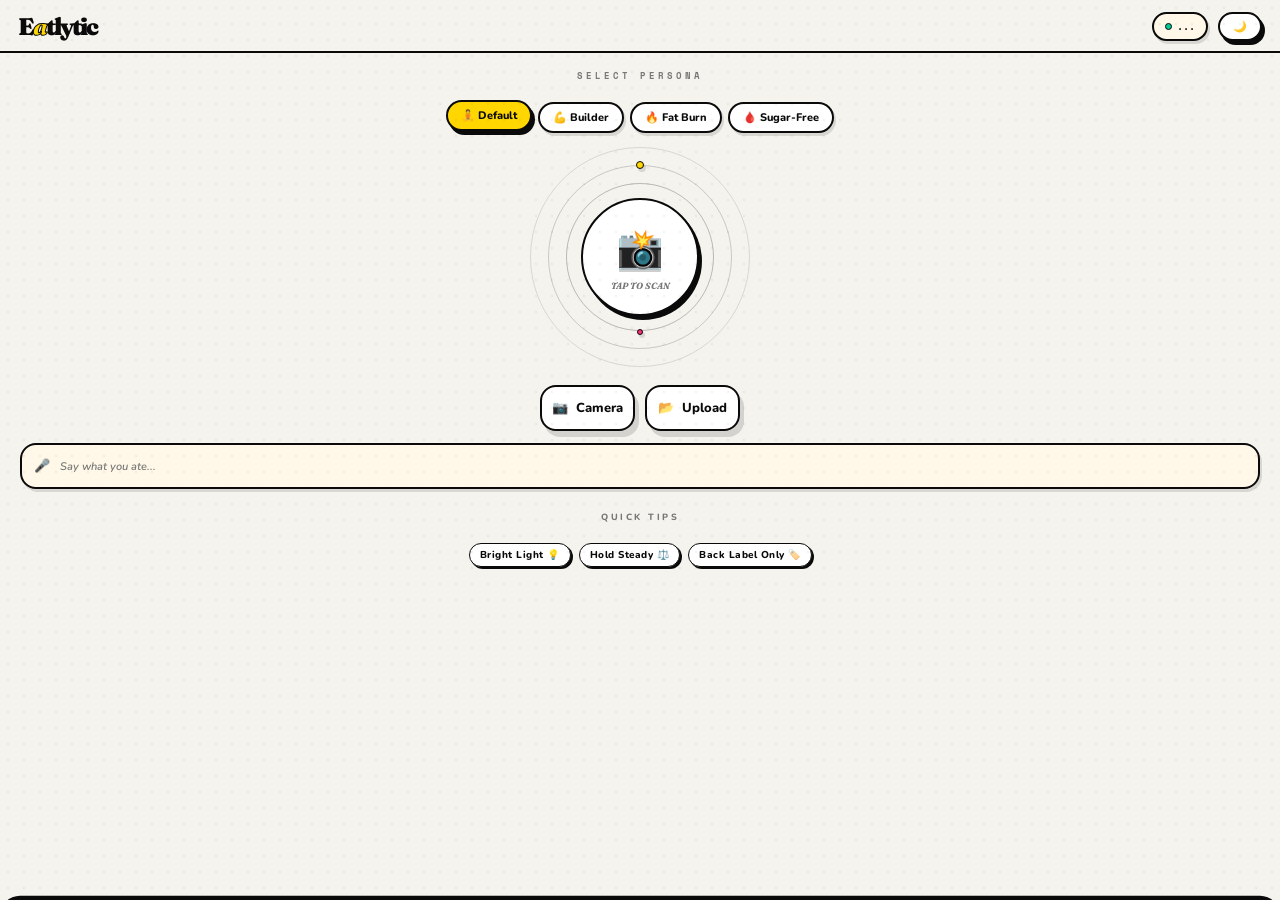
==== static/index.html @ 8d78fe41 "feat: modular architecture + security hardening - Security: removed hardcoded admin token default (n" ====
<!DOCTYPE html>
<html lang="en" data-theme="light">

<head>
  <meta charset="UTF-8">
  <meta name="viewport" content="width=device-width, initial-scale=1.0, maximum-scale=1.0, user-scalable=no, viewport-fit=cover">
  <title>Eatlytic — AI Nutrition Scanner</title>
  <link rel="preconnect" href="https://fonts.googleapis.com">
  <link rel="preconnect" href="https://fonts.gstatic.com" crossorigin>
  <link href="https://fonts.googleapis.com/css2?family=Fraunces:ital,opsz,wght@0,9..144,100..900;1,9..144,100..900&family=Nunito:wght@400;600;700;800;900&family=Space+Mono:wght@400;700&display=swap" rel="stylesheet">
  <link rel="stylesheet" href="style.css">
</head>

<body>

  <!-- ── SCAN SCREEN (The Portal) -->
  <div class="screen active" id="s-scan">
    <div class="app-header">
      <div class="app-logo">E<em>a</em>tlytic</div>
      <div style="display:flex;gap:10px">
        <div class="quota-pill">
          <div class="quota-dot" id="qdot"></div>
          <span id="quota-text">...</span>
        </div>
        <button class="header-pill" id="theme-toggle" onclick="toggleDark()">🌙</button>
      </div>
    </div>

    <div class="scroll-inner" style="padding:0 20px">
      <div class="portal-section">
        <div class="scan-eyebrow">Select Persona</div>
        <div class="chip-row" id="persona-row">
          <div class="chip active" data-persona="General Adult">🧘 Default</div>
          <div class="chip" data-persona="Muscle Builder">💪 Builder</div>
          <div class="chip" data-persona="Weight Loss">🔥 Fat Burn</div>
          <div class="chip" data-persona="Diabetic Friendly">🩸 Sugar-Free</div>
        </div>

        <div class="portal-wrap">
          <div class="portal-ring"></div>
          <div class="portal-ring"></div>
          <div class="portal-ring"></div>
          <div class="portal-orbit">
            <div class="portal-orbit-dot"></div>
          </div>
          <div class="portal-orbit">
            <div class="portal-orbit-dot"></div>
          </div>

          <div class="portal-core" id="portal-core" onclick="handlePortalTap()" ondragover="onDragOver(event)" ondragleave="onDragLeave()" ondrop="onDrop(event)">
            <div class="portal-icon">📸</div>
            <div class="portal-cta-text">TAP TO SCAN</div>
          </div>

          <div class="portal-preview-wrap" id="portal-preview-wrap">
            <img id="preview-img" src="" alt="Preview">
            <div class="portal-preview-badge" id="preview-badge">Ready</div>
          </div>
        </div>

        <div class="quality-strip" id="quality-strip">
          <div class="qs-label" id="qs-label">Checking quality...</div>
          <div class="qs-bar">
            <div class="qs-fill" id="qs-fill"></div>
          </div>
          <div class="qs-badge" id="qs-badge">...</div>
        </div>

        <button class="analyse-cta" id="analyse-cta" onclick="runAnalysis()">✦ Analyse this Label →</button>

        <div class="scan-btn-row">
          <button class="scan-btn" onclick="openCamera()"><span>📷</span> Camera</button>
          <button class="scan-btn" onclick="triggerUpload()"><span>📂</span> Upload</button>
        </div>

        <button class="voice-btn" id="voice-btn" onclick="toggleVoice()">
          <span id="voice-icon">🎤</span>
          <span class="voice-transcript" id="voice-transcript">Say what you ate...</span>
        </button>

        <div class="section-label" style="text-align:center;margin-top:10px">Quick Tips</div>
        <div class="scan-tips">
          <div class="tip-pill">Bright Light 💡</div>
          <div class="tip-pill">Hold Steady ⚖️</div>
          <div class="tip-pill">Back Label Only 🏷️</div>
        </div>
      </div>
      <div class="pad-bottom"></div>
    </div>
  </div>

  <!-- ── CAMERA SCREEN -->
  <div class="screen" id="s-camera">
    <div class="camera-viewport">
      <video id="camera-video" autoplay playsinline muted></video>
      <div class="camera-reticle" id="camera-reticle">
        <div class="reticle-corner rc-tl"></div>
        <div class="reticle-corner rc-tr"></div>
        <div class="reticle-corner rc-bl"></div>
        <div class="reticle-corner rc-br"></div>
        <div class="reticle-scan-line"></div>
      </div>
      <div class="camera-overlay-pill" id="cam-overlay-pill">Point at a food label</div>
    </div>

    <div class="camera-mode-row">
      <button class="cam-mode-btn active" id="cam-mode-scan" onclick="setCamMode('scan')">Nutrition Scan</button>
    </div>

    <div class="camera-controls">
      <button class="cam-ctrl-btn" onclick="goTo('scan')">✕</button>
      <button class="capture-btn" onclick="captureFrame()"></button>
      <div style="display:flex;gap:12px">
        <button class="cam-ctrl-btn" id="torch-btn" onclick="toggleTorch()">🔦</button>
        <button class="cam-ctrl-btn" onclick="flipCamera()">🔄</button>
      </div>
    </div>
  </div>

  <!-- ── READING SCREEN (VINE LOADER) -->
  <div class="screen" id="s-reading">
    <div class="reading-wrap">
      <div class="reading-title">E<em>a</em>tlytic is <span>reading...</span></div>
      <div class="vine-wrap">
        <div class="vine-track"></div>
        <div class="vine-fill" id="vine-fill"></div>
        <div class="vine-nodes" id="vine-nodes"></div>
      </div>
      <div class="reading-text" id="reading-text"></div>
      <button class="rac-btn" style="margin-top:40px;opacity:0.6" onclick="cancelAnalysis()">Stop Analysis</button>
    </div>
  </div>

  <!-- ── REVEAL SCREEN (RESULTS) -->
  <div class="screen" id="s-reveal">
    <div class="app-header">
      <button class="header-pill" onclick="goTo('scan')">← Back</button>
      <div class="app-logo" style="font-size:1.1rem">Scan Results</div>
      <button class="header-pill" onclick="shareResult()">📤</button>
    </div>
    <div class="reveal-scroll" id="reveal-scroll">
      <!-- Generated via JS -->
    </div>
    <div class="pad-bottom"></div>
  </div>

  <!-- ── HISTORY SCREEN -->
  <div class="screen" id="s-history">
    <div class="app-header">
      <div class="app-logo">History</div>
      <button class="header-pill" onclick="clearHistory()">🗑 Clear</button>
    </div>
    <div class="scroll-inner" style="padding:0 18px">
      <div class="streak-card">
        <div class="streak-num">🔥 0</div>
        <div>
          <div class="streak-label">Day Streak</div>
          <div class="streak-text">Scan daily to build your streak!</div>
        </div>
      </div>

      <div class="section-label">Your Badges</div>
      <div class="badges-row" id="badges-row">
        <!-- Generated via JS -->
      </div>

      <div class="section-label">Past Scans</div>
      <div class="history-list" id="history-container">
        <!-- Generated via JS -->
      </div>

      <div class="hist-empty" id="history-empty" style="display:none">
        <div class="hist-empty-icon">📂</div>
        <div style="font-weight:900;font-size:1.1rem;margin-bottom:4px">No Scans Yet</div>
        <div>Your analysed foods will appear here.</div>
      </div>
      <div class="pad-bottom"></div>
    </div>
  </div>

  <!-- ── DUEL SCREEN -->
  <div class="screen" id="s-duel">
    <div class="app-header">
      <button class="header-pill" onclick="goTo('history')">← Back</button>
      <div class="app-logo">Food ⚔️ Duel</div>
      <div style="width:40px"></div>
    </div>
    <div class="duel-header">
      <div class="duel-vs">VS</div>
    </div>
    <div class="duel-split">
      <div class="duel-side" id="duel-side-a"></div>
      <div class="duel-side" id="duel-side-b" style="border-left:2px solid var(--ink)"></div>
    </div>
    <div class="edge-box" id="duel-winner-box"></div>
    <div class="pad-bottom"></div>
  </div>

  <!-- ── MAP SCREEN -->
  <div class="screen" id="s-map">
    <div class="app-header">
      <div class="app-logo">Constellation Map</div>
      <button class="header-pill" onclick="goTo('reveal')">✕</button>
    </div>
    <div class="map-header-inner">
      <div>
        <div class="map-title" id="map-prod-name">Ingredient Galaxy</div>
        <div class="map-subtitle">Tap an orb to inspect molecular impact</div>
      </div>
      <div class="map-legend">
        <div class="legend-item"><div class="legend-dot" style="background:#00C896"></div>Natural</div>
        <div class="legend-item"><div class="legend-dot" style="background:#FF2D78"></div>Additive</div>
        <div class="legend-item"><div class="legend-dot" style="background:#C084FC"></div>Vitamin</div>
      </div>
    </div>
    <canvas id="constellation-canvas"></canvas>
    <div class="pad-bottom"></div>
  </div>

  <!-- ── PROFILE SCREEN -->
  <div class="screen" id="s-profile">
    <div class="app-header">
      <div class="app-logo">Profile</div>
      <button class="header-pill" onclick="saveProfile()">Save</button>
    </div>
    <div class="scroll-inner" style="padding:0 18px">
      <div class="profile-header">
        <div class="profile-avatar" id="profile-avatar">🌿</div>
        <div>
          <div class="profile-name-disp" id="profile-name-disp">Guest User</div>
          <div class="profile-plan">Free Plan</div>
        </div>
      </div>

      <div class="tdee-card" id="tdee-card" style="display:none">
        <div class="tdee-label">Your Daily Energy Target</div>
        <div class="tdee-val" id="tdee-val">0 kcal</div>
        <div class="tdee-sub" id="tdee-sub">Maintenance calories</div>
      </div>

      <div class="macro-targets" id="macro-targets" style="display:none">
        <div class="mt-chip"><div class="mt-val" id="mt-protein">0g</div><div class="mt-label">Protein</div></div>
        <div class="mt-chip"><div class="mt-val" id="mt-carbs">0g</div><div class="mt-label">Carbs</div></div>
        <div class="mt-chip"><div class="mt-val" id="mt-fat">0g</div><div class="mt-label">Fat</div></div>
      </div>

      <div class="section-label" id="today-progress" style="display:none">Today's Progress</div>
      <div class="macro-rings">
        <div class="macro-ring-wrap">
          <div class="macro-ring">
            <svg width="56" height="56"><circle class="macro-ring-bg" cx="28" cy="28" r="22.5"/><circle class="macro-ring-fill" id="ring-cal" cx="28" cy="28" r="22.5"/></svg>
            <div class="macro-ring-text" id="ring-cal-text">0</div>
          </div>
          <div class="macro-ring-label">Kcal</div>
        </div>
        <div class="macro-ring-wrap">
          <div class="macro-ring">
            <svg width="56" height="56"><circle class="macro-ring-bg" cx="28" cy="28" r="22.5"/><circle class="macro-ring-fill" id="ring-prot" cx="28" cy="28" r="22.5"/></svg>
            <div class="macro-ring-text" id="ring-prot-text">0g</div>
          </div>
          <div class="macro-ring-label">Prot</div>
        </div>
        <div class="macro-ring-wrap">
          <div class="macro-ring">
            <svg width="56" height="56"><circle class="macro-ring-bg" cx="28" cy="28" r="22.5"/><circle class="macro-ring-fill" id="ring-carb" cx="28" cy="28" r="22.5"/></svg>
            <div class="macro-ring-text" id="ring-carb-text">0g</div>
          </div>
          <div class="macro-ring-label">Carb</div>
        </div>
        <div class="macro-ring-wrap">
          <div class="macro-ring">
            <svg width="56" height="56"><circle class="macro-ring-bg" cx="28" cy="28" r="22.5"/><circle class="macro-ring-fill" id="ring-fat" cx="28" cy="28" r="22.5"/></svg>
            <div class="macro-ring-text" id="ring-fat-text">0g</div>
          </div>
          <div class="macro-ring-label">Fat</div>
        </div>
      </div>

      <div class="form-section">
        <div class="form-section-title">Personal Data</div>
        <div class="form-group" style="margin-bottom:12px">
          <label class="form-label">Full Name</label>
          <input type="text" class="form-input" id="pf-name" placeholder="How should we call you?">
        </div>
        <div class="form-row">
          <div class="form-group">
            <label class="form-label">Age</label>
            <input type="number" class="form-input" id="pf-age" placeholder="25">
          </div>
          <div class="form-group">
            <label class="form-label">Gender</label>
            <select class="form-select" id="pf-gender">
              <option value="male">Male</option>
              <option value="female">Female</option>
              <option value="other">Other</option>
            </select>
          </div>
        </div>
      </div>

      <div class="form-section">
        <div class="form-section-title">Body Metrics</div>
        <div class="form-row">
          <div class="form-group">
            <label class="form-label">Weight (kg)</label>
            <input type="number" class="form-input" id="pf-weight" placeholder="70">
          </div>
          <div class="form-group">
            <label class="form-label">Height (cm)</label>
            <input type="number" class="form-input" id="pf-height" placeholder="175">
          </div>
        </div>
        <div class="form-group" style="margin-top:12px">
          <label class="form-label">Activity Level</label>
          <select class="form-select" id="pf-activity">
            <option value="1.2">Sedentary (No exercise)</option>
            <option value="1.375">Light (1-3 days/week)</option>
            <option value="1.55" selected>Moderate (3-5 days/week)</option>
            <option value="1.725">Active (6-7 days/week)</option>
            <option value="1.9">Elite (2x training/day)</option>
          </select>
        </div>
      </div>

      <div class="section-label">Your Goal</div>
      <div class="chip-row" id="goal-row">
        <div class="chip" data-goal="lose">📉 Weight Loss</div>
        <div class="chip active" data-goal="maintain">⚖️ Maintenance</div>
        <div class="chip" data-goal="gain">💪 Muscle Gain</div>
      </div>

      <button class="save-profile-btn" onclick="saveProfile()">✓ Save Profile</button>
      <div class="pad-bottom"></div>
    </div>
  </div>

  <!-- ── BOTTOM NAV -->
  <nav class="bottom-nav" id="bottom-nav">
    <div class="nav-btn active" id="nav-scan" onclick="goTo('scan')">
      <div class="nav-icon">📸</div>
      <div class="nav-label">Scan</div>
    </div>
    <div class="nav-btn" id="nav-history" onclick="goTo('history')">
      <div class="nav-icon">📂</div>
      <div class="nav-label">Logs</div>
    </div>
    <div class="nav-btn" id="nav-profile" onclick="goTo('profile')">
      <div class="nav-icon">👤</div>
      <div class="nav-label">Me</div>
    </div>
  </nav>

  <!-- ── OVERLAYS & MODALS -->
  <div class="ingr-tooltip" id="ingr-tooltip">
    <div class="tt-name" id="tt-name">Ingredient</div>
    <div class="tt-type" id="tt-type">NATURAL</div>
    <div class="tt-desc" id="tt-desc">Loading...</div>
  </div>

  <div class="sat-expand" id="sat-expand">
    <div class="sat-expand-handle" onclick="closeSatellite()"></div>
    <div class="sat-expand-close" onclick="closeSatellite()">✕</div>
    <div class="sat-expand-name" id="se-name">Nutrient</div>
    <div class="sat-expand-val" id="se-val">0g</div>
    <div class="sat-expand-desc" id="se-desc">Loading description...</div>
  </div>

  <div class="ing-detail-overlay" id="ing-detail-overlay" onclick="closeIngDetail()">
    <div class="ing-detail-sheet" onclick="event.stopPropagation()">
      <div class="ing-handle" onclick="closeIngDetail()"></div>
      <div class="ing-detail-name" id="ing-detail-name">Ingredient Name</div>
      <div class="ing-detail-risk" id="ing-detail-risk">Ingredient</div>
      <div class="ing-section-lbl">What is it?</div>
      <div class="ing-detail-text" id="ing-detail-what">...</div>
      <div class="ing-section-lbl">Health Impact</div>
      <div class="ing-detail-text" id="ing-detail-impact">...</div>
      <div class="ing-fact-box">
        <div class="ing-fact-lbl">Curiosity Fact</div>
        <div class="ing-fact-text" id="ing-detail-fact">...</div>
      </div>
      <button class="save-profile-btn" style="margin-top:24px;background:var(--bg);color:var(--ink)" onclick="closeIngDetail()">Close Detail</button>
    </div>
  </div>

  <div class="paywall-overlay" id="paywall-overlay">
    <div class="paywall-sheet">
      <div class="pw-handle" onclick="closePaywall()"></div>
      <div class="pw-title">Go <em>Pro</em> for ∞ Scans</div>
      <div class="pw-sub" id="pw-sub">Unlock unlimited scanning, advanced chemical insights, and deep historical trends.</div>
      <div class="pw-features">
        <div class="pw-feat">✨ Unlimited Daily Scans</div>
        <div class="pw-feat">🧬 Chemical Risk Analysis</div>
        <div class="pw-feat">📊 Personal Nutrition Tracking</div>
      </div>
      <button class="pw-cta" onclick="activatePro()">Upgrade to Pro — $4.99/mo</button>
      <button class="pw-dismiss" onclick="closePaywall()">Maybe Later</button>
    </div>
  </div>

  <div class="scan-flash" id="scan-flash"></div>
  <div class="toast" id="toast">Toast Message</div>

  <canvas id="capture-canvas" style="display:none"></canvas>
  <input type="file" id="file-input" accept="image/*" onchange="handleFile(event)">

  <!-- ── SCRIPTS -->
  <script src="app.js"></script>

</body>

</html>
---- static/style.css ----
:root {
  /* ── Light mode (default) ── */
  --white: #FFFFFF;
  --ink: #0A0A0A;
  --bg: #F5F3EE;
  --yellow: #FFD600;
  --pink: #FF2D78;
  --blue: #0047FF;
  --mint: #00C896;
  --orange: #FF6B00;
  --lilac: #C084FC;
  --red: #FF1744;
  --cream: #FFF8E8;
  --muted: #777;
  --green: #00A878;
  --shadow-sticker: 3px 4px 0px var(--ink);
  --shadow-card: 4px 6px 0px rgba(10, 10, 10, 0.14);
  --shadow-sm: 2px 3px 0px rgba(10, 10, 10, 0.12);
  --border: 2px solid var(--ink);
  --r: 16px;
  --r-pill: 100px;
  /* nav height + iOS safe area */
  --nav-h: 60px;
  --nav-bottom: env(safe-area-inset-bottom, 0px);
}

/* ── Dark mode token overrides ── */
[data-theme="dark"] {
  --white: #1A1A1A;
  --ink: #F0EDE6;
  --bg: #111111;
  --cream: #1E1C18;
  --muted: #8A8A8A;
  --shadow-sticker: 3px 4px 0px rgba(240, 237, 230, 0.15);
  --shadow-card: 4px 6px 0px rgba(0, 0, 0, 0.5);
  --shadow-sm: 2px 3px 0px rgba(0, 0, 0, 0.4);
  --border: 2px solid rgba(240, 237, 230, 0.18);
}

*,
*::before,
*::after {
  margin: 0;
  padding: 0;
  box-sizing: border-box;
  -webkit-tap-highlight-color: transparent
}

html,
body {
  width: 100%;
  height: 100%;
  overflow: hidden;
  background: var(--bg)
}

body {
  font-family: 'Nunito', sans-serif;
  color: var(--ink)
}

button {
  font-family: inherit;
  cursor: pointer;
  border: none;
  outline: none
}

input,
textarea,
select {
  font-family: inherit;
  outline: none
}

/* halftone dot texture */
body::after {
  content: '';
  position: fixed;
  inset: 0;
  z-index: 9998;
  pointer-events: none;
  background-image: radial-gradient(circle, rgba(10, 10, 10, 0.05) 1px, transparent 1px);
  background-size: 16px 16px
}

/* screen system */
.screen {
  position: fixed;
  inset: 0;
  z-index: 10;
  display: flex;
  flex-direction: column;
  background: var(--bg);
  overflow: hidden;
  opacity: 0;
  pointer-events: none;
  transform: scale(0.96) translateY(12px);
  transition: opacity 0.38s ease, transform 0.38s cubic-bezier(0.34, 1.2, 0.64, 1)
}

.screen.active {
  opacity: 1;
  pointer-events: all;
  transform: scale(1) translateY(0)
}

.screen.exit {
  opacity: 0;
  transform: scale(1.04) translateY(-10px);
  pointer-events: none
}

/* app header */
.app-header {
  flex-shrink: 0;
  padding: 12px 18px 10px;
  display: flex;
  justify-content: space-between;
  align-items: center;
  background: var(--bg);
  border-bottom: var(--border);
  z-index: 5
}

.app-logo {
  font-family: 'Fraunces', serif;
  font-weight: 900;
  font-size: 1.5rem;
  letter-spacing: -2px;
  color: var(--ink)
}

.app-logo em {
  color: var(--yellow);
  font-style: italic;
  -webkit-text-stroke: 1px var(--ink)
}

.header-pill {
  background: var(--white);
  border: var(--border);
  border-radius: var(--r-pill);
  padding: 5px 13px;
  font-size: 11px;
  font-weight: 800;
  cursor: pointer;
  box-shadow: var(--shadow-sticker);
  transition: transform 0.1s, box-shadow 0.1s;
  display: flex;
  align-items: center;
  gap: 6px
}

.header-pill:active {
  transform: translateY(2px);
  box-shadow: none
}

/* quota badge */
.quota-pill {
  background: var(--cream);
  border: var(--border);
  border-radius: var(--r-pill);
  padding: 5px 11px;
  font-family: 'Space Mono', monospace;
  font-size: 10px;
  font-weight: 700;
  display: flex;
  align-items: center;
  gap: 5px;
  box-shadow: var(--shadow-sm)
}

.quota-dot {
  width: 7px;
  height: 7px;
  border-radius: 50%;
  background: var(--mint);
  border: 1px solid var(--ink);
  animation: qdot-pulse 2.4s ease-in-out infinite
}

.quota-dot.warn {
  background: var(--orange)
}

.quota-dot.low {
  background: var(--red)
}

@keyframes qdot-pulse {

  0%,
  100% {
    transform: scale(1)
  }

  50% {
    transform: scale(1.5)
  }
}

/* scrollable inner */
.scroll-inner {
  flex: 1;
  overflow-y: auto;
  -webkit-overflow-scrolling: touch;
  scrollbar-width: none
}

.scroll-inner::-webkit-scrollbar {
  display: none
}

/* ── SECTION LABEL */
.section-label {
  font-size: 9px;
  font-weight: 800;
  letter-spacing: 2.5px;
  text-transform: uppercase;
  color: var(--muted);
  margin-bottom: 8px
}

/* ── CHIPS */
.chip-row {
  display: flex;
  gap: 6px;
  flex-wrap: wrap;
  margin-bottom: 14px
}

.chip {
  padding: 6px 13px;
  border-radius: var(--r-pill);
  border: var(--border);
  background: var(--white);
  font-size: 11px;
  font-weight: 800;
  color: var(--ink);
  cursor: pointer;
  box-shadow: var(--shadow-sm);
  transition: all 0.15s cubic-bezier(0.34, 1.56, 0.64, 1)
}

.chip:hover {
  transform: translateY(-2px)
}

.chip.active {
  background: var(--yellow);
  box-shadow: var(--shadow-sticker);
  transform: translateY(-2px)
}

.lang-chip {
  font-family: 'Space Mono', monospace;
  font-size: 10px;
  padding: 5px 11px
}

/* ════════════════════════════════════
   S-SCAN — THE PORTAL
════════════════════════════════════ */
.portal-section {
  display: flex;
  flex-direction: column;
  align-items: center;
  padding: 16px 0 8px
}

.scan-eyebrow {
  font-family: 'Space Mono', monospace;
  font-size: 9px;
  font-weight: 700;
  letter-spacing: 3px;
  text-transform: uppercase;
  color: var(--muted);
  margin-bottom: 20px;
  text-align: center
}

/* portal rings */
.portal-wrap {
  position: relative;
  width: 220px;
  height: 220px;
  display: flex;
  align-items: center;
  justify-content: center;
  cursor: pointer;
  margin-bottom: 18px
}

.portal-ring {
  position: absolute;
  border-radius: 50%;
  pointer-events: none;
  animation: portal-breath 3.8s ease-in-out infinite
}

.portal-ring:nth-child(1) {
  width: 220px;
  height: 220px;
  border: 1.5px solid rgba(10, 10, 10, 0.12)
}

.portal-ring:nth-child(2) {
  width: 184px;
  height: 184px;
  border: 1.5px solid rgba(10, 10, 10, 0.18);
  animation-delay: 0.6s
}

.portal-ring:nth-child(3) {
  width: 148px;
  height: 148px;
  border: 1.5px solid rgba(10, 10, 10, 0.25);
  animation-delay: 1.2s
}

@keyframes portal-breath {

  0%,
  100% {
    transform: scale(1);
    opacity: .8
  }

  50% {
    transform: scale(1.035);
    opacity: 1
  }
}

.portal-orbit {
  position: absolute;
  width: 184px;
  height: 184px;
  border-radius: 50%;
  pointer-events: none;
  animation: portal-orbit-spin 11s linear infinite
}

.portal-orbit:nth-child(5) {
  width: 148px;
  height: 148px;
  animation-duration: 16s;
  animation-direction: reverse
}

.portal-orbit-dot {
  position: absolute;
  top: -4px;
  left: 50%;
  transform: translateX(-50%);
  width: 8px;
  height: 8px;
  border-radius: 50%;
  background: var(--yellow);
  border: 1.5px solid var(--ink);
  box-shadow: var(--shadow-sm)
}

.portal-orbit:nth-child(5) .portal-orbit-dot {
  background: var(--pink);
  top: auto;
  bottom: -4px;
  width: 6px;
  height: 6px
}

@keyframes portal-orbit-spin {
  to {
    transform: rotate(360deg)
  }
}

/* portal core (the tappable center) */
.portal-core {
  width: 118px;
  height: 118px;
  border-radius: 50%;
  background: var(--white);
  border: var(--border);
  box-shadow: var(--shadow-sticker);
  display: flex;
  flex-direction: column;
  align-items: center;
  justify-content: center;
  gap: 4px;
  position: relative;
  z-index: 2;
  transition: transform 0.2s cubic-bezier(0.34, 1.56, 0.64, 1), box-shadow 0.15s
}

.portal-core:hover {
  transform: scale(1.06);
  box-shadow: 5px 6px 0px var(--ink)
}

.portal-core:active {
  transform: scale(0.96) translateY(2px);
  box-shadow: 1px 2px 0px var(--ink)
}

.portal-icon {
  font-size: 2.4rem;
  filter: drop-shadow(0 2px 0 rgba(10, 10, 10, 0.2))
}

.portal-cta-text {
  font-family: 'Fraunces', serif;
  font-size: 9px;
  font-style: italic;
  font-weight: 700;
  color: var(--muted);
  animation: portal-breath 3.8s ease-in-out infinite;
  text-align: center
}

/* ── FIX: image preview (was broken — z-index war with portal-core) */
.portal-preview-wrap {
  position: absolute;
  inset: 42px;
  border-radius: 50%;
  overflow: hidden;
  border: var(--border);
  z-index: 4;
  display: none;
  box-shadow: var(--shadow-sticker)
}

.portal-preview-wrap.visible {
  display: block
}

.portal-preview-wrap img {
  width: 100%;
  height: 100%;
  object-fit: cover;
  display: block
}

.portal-preview-badge {
  position: absolute;
  bottom: 0;
  left: 0;
  right: 0;
  padding: 4px;
  background: rgba(255, 255, 255, 0.92);
  border-top: var(--border);
  font-size: 8.5px;
  font-weight: 800;
  text-transform: uppercase;
  letter-spacing: 1px;
  text-align: center;
  font-family: 'Space Mono', monospace
}

/* quality strip */
.quality-strip {
  display: none;
  width: 100%;
  background: var(--white);
  border: var(--border);
  border-radius: var(--r);
  padding: 9px 14px;
  box-shadow: var(--shadow-sm);
  gap: 10px;
  align-items: center;
  margin-bottom: 10px
}

.quality-strip.visible {
  display: flex
}

.qs-label {
  font-size: 10px;
  font-weight: 800;
  text-transform: uppercase;
  letter-spacing: 1px;
  flex-shrink: 0
}

.qs-bar {
  flex: 1;
  height: 8px;
  background: #E8E4DE;
  border: 1.5px solid var(--ink);
  border-radius: 4px;
  overflow: hidden
}

.qs-fill {
  height: 100%;
  width: 0%;
  border-radius: 3px;
  transition: width 0.9s cubic-bezier(0.34, 1.56, 0.64, 1);
  background: var(--mint)
}

.qs-badge {
  font-size: 10px;
  font-weight: 800;
  color: var(--mint);
  font-family: 'Space Mono', monospace;
  white-space: nowrap
}

/* scan action buttons */
.scan-btn-row {
  display: grid;
  grid-template-columns: 1fr 1fr;
  gap: 10px;
  margin-bottom: 12px
}

.scan-btn {
  background: var(--white);
  border: var(--border);
  border-radius: var(--r);
  padding: 12px 10px;
  display: flex;
  align-items: center;
  justify-content: center;
  gap: 8px;
  font-size: 13px;
  font-weight: 800;
  color: var(--ink);
  box-shadow: var(--shadow-card);
  transition: transform 0.15s cubic-bezier(0.34, 1.56, 0.64, 1), box-shadow 0.1s
}

.scan-btn:active {
  transform: translateY(3px);
  box-shadow: none
}

/* analyse CTA */
.analyse-cta {
  display: none;
  width: 100%;
  background: var(--ink);
  color: var(--yellow);
  border: var(--border);
  border-radius: var(--r-pill);
  padding: 15px;
  font-family: 'Fraunces', serif;
  font-weight: 900;
  font-size: 1.1rem;
  font-style: italic;
  letter-spacing: -0.5px;
  box-shadow: var(--shadow-sticker);
  margin-bottom: 13px;
  transition: transform 0.15s, box-shadow 0.1s
}

.analyse-cta:active {
  transform: translateY(3px);
  box-shadow: none
}

.analyse-cta.visible {
  display: block
}

/* voice logging */
.voice-btn {
  width: 100%;
  background: var(--cream);
  border: var(--border);
  border-radius: var(--r);
  padding: 12px;
  display: flex;
  align-items: center;
  gap: 10px;
  font-size: 13px;
  font-weight: 800;
  box-shadow: var(--shadow-sm);
  margin-bottom: 12px;
  transition: all 0.2s
}

.voice-btn.listening {
  background: var(--pink);
  color: #fff;
  animation: voice-pulse 1s ease-in-out infinite
}

.voice-transcript {
  font-size: 11px;
  font-weight: 600;
  color: var(--muted);
  flex: 1;
  text-align: left;
  font-style: italic
}

@keyframes voice-pulse {

  0%,
  100% {
    transform: scale(1)
  }

  50% {
    transform: scale(1.02)
  }
}

/* ════════════════════════════════════
   S-CAMERA — LIVE VIEWFINDER
════════════════════════════════════ */
#s-camera {
  background: #000;
  z-index: 20
}

.camera-viewport {
  flex: 1;
  position: relative;
  overflow: hidden;
  display: flex;
  align-items: center;
  justify-content: center
}

#camera-video {
  width: 100%;
  height: 100%;
  object-fit: cover;
  display: block
}

/* AR-style reticle */
.camera-reticle {
  position: absolute;
  width: 220px;
  height: 220px;
  pointer-events: none
}

.reticle-corner {
  position: absolute;
  width: 24px;
  height: 24px;
  border-color: #FFD600;
  border-style: solid;
  border-width: 3px
}

.rc-tl {
  top: 0;
  left: 0;
  border-right: none;
  border-bottom: none
}

.rc-tr {
  top: 0;
  right: 0;
  border-left: none;
  border-bottom: none
}

.rc-bl {
  bottom: 0;
  left: 0;
  border-right: none;
  border-top: none
}

.rc-br {
  bottom: 0;
  right: 0;
  border-left: none;
  border-top: none
}

.reticle-scan-line {
  position: absolute;
  left: 0;
  right: 0;
  height: 2px;
  background: linear-gradient(to right, transparent, #FFD600, transparent);
  animation: scan-sweep 2s ease-in-out infinite
}

@keyframes scan-sweep {
  0% {
    top: 10%
  }

  50% {
    top: 85%
  }

  100% {
    top: 10%
  }
}

/* nutrition overlay (AR display) */
.camera-overlay-pill {
  position: absolute;
  top: 16px;
  left: 50%;
  transform: translateX(-50%);
  background: rgba(10, 10, 10, 0.85);
  color: var(--yellow);
  border-radius: var(--r-pill);
  padding: 6px 14px;
  font-family: 'Space Mono', monospace;
  font-size: 10px;
  font-weight: 700;
  letter-spacing: 1px;
  white-space: nowrap;
  opacity: 0;
  transition: opacity 0.3s
}

.camera-overlay-pill.show {
  opacity: 1
}

/* camera controls */
.camera-controls {
  flex-shrink: 0;
  background: #111;
  padding: 16px 24px 24px;
  display: flex;
  align-items: center;
  justify-content: space-between
}

.cam-ctrl-btn {
  width: 48px;
  height: 48px;
  border-radius: 50%;
  background: rgba(255, 255, 255, 0.1);
  border: 1.5px solid rgba(255, 255, 255, 0.2);
  color: #fff;
  font-size: 1.3rem;
  display: flex;
  align-items: center;
  justify-content: center;
  cursor: pointer;
  transition: all 0.15s
}

.cam-ctrl-btn:active {
  transform: scale(0.9);
  background: rgba(255, 255, 255, 0.2)
}

.cam-ctrl-btn.on {
  background: rgba(255, 214, 0, 0.2);
  border-color: var(--yellow);
  color: var(--yellow)
}

.capture-btn {
  width: 72px;
  height: 72px;
  border-radius: 50%;
  background: var(--white);
  border: 4px solid rgba(255, 255, 255, 0.4);
  cursor: pointer;
  position: relative;
  transition: transform 0.15s, box-shadow 0.15s;
  box-shadow: 0 0 0 4px rgba(255, 255, 255, 0.15)
}

.capture-btn::after {
  content: '';
  position: absolute;
  inset: 8px;
  border-radius: 50%;
  background: var(--white)
}

.capture-btn:active {
  transform: scale(0.92)
}

.camera-mode-row {
  flex-shrink: 0;
  background: #111;
  padding: 6px 18px 10px;
  display: flex;
  gap: 8px;
  justify-content: center
}

.cam-mode-btn {
  padding: 6px 14px;
  border-radius: var(--r-pill);
  border: 1.5px solid rgba(255, 255, 255, 0.2);
  background: rgba(255, 255, 255, 0.08);
  color: rgba(255, 255, 255, 0.5);
  font-size: 10px;
  font-weight: 800;
  letter-spacing: 1px;
  text-transform: uppercase;
  transition: all 0.15s
}

.cam-mode-btn.active {
  background: rgba(255, 214, 0, 0.15);
  border-color: var(--yellow);
  color: var(--yellow)
}

/* ════════════════════════════════════
   S-READING — VINE LOADER
════════════════════════════════════ */
#s-reading {
  justify-content: center;
  align-items: center
}

.reading-wrap {
  display: flex;
  flex-direction: column;
  align-items: center;
  padding: 32px 24px;
  width: 100%;
  max-width: 420px
}

.reading-title {
  font-family: 'Fraunces', serif;
  font-size: 1.6rem;
  font-weight: 900;
  font-style: italic;
  color: var(--ink);
  margin-bottom: 36px;
  text-align: center;
  line-height: 1.15
}

.reading-title em {
  color: var(--yellow);
  -webkit-text-stroke: 1px var(--ink)
}

.vine-wrap {
  position: relative;
  width: 2px;
  height: 160px;
  margin-bottom: 32px
}

.vine-track {
  position: absolute;
  inset: 0;
  background: rgba(10, 10, 10, 0.1)
}

.vine-fill {
  position: absolute;
  bottom: 0;
  left: 0;
  width: 2px;
  height: 0%;
  background: var(--ink);
  transition: height 0.4s ease;
  box-shadow: 0 -4px 16px rgba(10, 10, 10, 0.25)
}

.vine-nodes {
  position: absolute;
  inset: 0
}

.vine-node {
  position: absolute;
  left: 50%;
  transform: translateX(-50%);
  width: 12px;
  height: 12px;
  border-radius: 50%;
  background: var(--bg);
  border: 2px solid rgba(10, 10, 10, 0.2);
  transition: border-color 0.3s, background 0.3s
}

.vine-node.lit {
  border-color: var(--ink);
  background: var(--yellow);
  box-shadow: 0 0 0 3px rgba(255, 214, 0, 0.3)
}

.vine-node-label {
  position: absolute;
  left: 20px;
  white-space: nowrap;
  font-size: 10px;
  font-weight: 700;
  letter-spacing: 1px;
  text-transform: uppercase;
  color: rgba(10, 10, 10, 0.3);
  transition: color 0.3s
}

.vine-node.lit .vine-node-label {
  color: var(--ink)
}

.reading-text {
  font-family: 'Space Mono', monospace;
  font-size: 10px;
  color: rgba(10, 10, 10, 0.4);
  line-height: 1.8;
  max-width: 300px;
  text-align: center;
  min-height: 48px
}

.reading-text .char {
  opacity: 0;
  animation: char-appear 0.05s forwards
}

@keyframes char-appear {
  to {
    opacity: 1
  }
}

/* ════════════════════════════════════
   S-REVEAL — RESULTS
════════════════════════════════════ */
#s-reveal {
  overflow: hidden
}

.reveal-scroll {
  flex: 1;
  overflow-y: auto;
  padding: 0 18px;
  scrollbar-width: none
}

.reveal-scroll::-webkit-scrollbar {
  display: none
}

.reveal-top {
  display: flex;
  justify-content: space-between;
  align-items: flex-start;
  padding: 12px 0 8px
}

.reveal-product {
  font-family: 'Fraunces', serif;
  font-weight: 900;
  font-size: 1.3rem;
  letter-spacing: -0.5px;
  line-height: 1.2;
  max-width: 200px
}

.reveal-score-group {
  text-align: right;
  flex-shrink: 0
}

.reveal-score {
  font-family: 'Fraunces', serif;
  font-weight: 900;
  font-size: 3.6rem;
  letter-spacing: -4px;
  line-height: 0.95;
  display: block
}

.reveal-verdict-label {
  font-size: 9px;
  font-weight: 800;
  letter-spacing: 2px;
  text-transform: uppercase;
  margin-top: 4px;
  display: block
}

.reveal-thumb {
  width: 48px;
  height: 48px;
  border-radius: 10px;
  object-fit: cover;
  border: var(--border);
  box-shadow: var(--shadow-sm);
  flex-shrink: 0;
  margin-right: 8px
}

/* confidence strip */
.confidence-strip {
  display: flex;
  align-items: center;
  gap: 8px;
  padding: 6px 0 10px;
  font-family: 'Space Mono', monospace;
  font-size: 9px;
  color: var(--muted)
}

.conf-dot {
  width: 6px;
  height: 6px;
  border-radius: 50%;
  background: var(--mint);
  border: 1px solid var(--ink)
}

/* satellite orb */
.orb-stage {
  display: flex;
  justify-content: center;
  padding: 6px 0 4px;
  position: relative
}

.score-orb-wrap {
  position: relative;
  width: 190px;
  height: 190px
}

.score-orb {
  position: absolute;
  inset: 28px;
  border-radius: 50%;
  background: var(--white);
  border: var(--border);
  box-shadow: var(--shadow-sticker);
  display: flex;
  flex-direction: column;
  align-items: center;
  justify-content: center;
  cursor: pointer;
  z-index: 2;
  transition: transform 0.2s cubic-bezier(0.34, 1.56, 0.64, 1), box-shadow 0.1s
}

.score-orb:hover {
  transform: scale(1.05);
  box-shadow: 5px 6px 0 var(--ink)
}

.score-orb:active {
  transform: scale(0.96) translateY(2px);
  box-shadow: 1px 2px 0 var(--ink)
}

.orb-num {
  font-family: 'Fraunces', serif;
  font-weight: 900;
  font-size: 2.8rem;
  letter-spacing: -3px;
  line-height: 1
}

.orb-denom {
  font-size: 11px;
  font-weight: 700;
  color: var(--muted);
  font-family: 'Space Mono', monospace
}

.orb-pulse-ring {
  position: absolute;
  inset: 22px;
  border-radius: 50%;
  border: 1.5px solid;
  opacity: 0.4;
  animation: orb-pulse 2.8s ease-in-out infinite
}

@keyframes orb-pulse {

  0%,
  100% {
    transform: scale(1);
    opacity: .4
  }

  50% {
    transform: scale(1.08);
    opacity: .8
  }
}

.orb-satellite {
  position: absolute;
  display: flex;
  flex-direction: column;
  align-items: center;
  cursor: pointer;
  z-index: 3
}

.sat-dot {
  width: 34px;
  height: 34px;
  border-radius: 10px;
  border: 2px solid var(--ink);
  display: flex;
  align-items: center;
  justify-content: center;
  font-size: 9px;
  font-weight: 800;
  box-shadow: var(--shadow-sm);
  transition: transform 0.2s cubic-bezier(0.34, 1.56, 0.64, 1), box-shadow 0.1s
}

.sat-dot:hover {
  transform: scale(1.2) rotate(-4deg)
}

.sat-dot:active {
  transform: translateY(2px);
  box-shadow: none
}

.sat-label {
  font-size: 7px;
  font-weight: 800;
  letter-spacing: 1px;
  text-transform: uppercase;
  margin-top: 3px
}

.sat-0 {
  top: -4px;
  left: 50%;
  transform: translateX(-50%)
}

.sat-1 {
  top: 50%;
  right: -8px;
  transform: translateY(-50%)
}

.sat-2 {
  bottom: -4px;
  left: 50%;
  transform: translateX(-50%)
}

.sat-3 {
  top: 50%;
  left: -8px;
  transform: translateY(-50%)
}

.sat-4 {
  top: 10px;
  right: 0
}

.sat-5 {
  bottom: 10px;
  right: 0
}

/* satellite expand sheet */
.sat-expand {
  position: fixed;
  bottom: 0;
  left: 0;
  right: 0;
  z-index: 200;
  background: var(--white);
  border-top: var(--border);
  border-radius: 20px 20px 0 0;
  padding: 18px 20px 36px;
  box-shadow: 0 -4px 0 var(--ink);
  transform: translateY(100%);
  transition: transform 0.32s cubic-bezier(0.34, 1.2, 0.64, 1)
}

.sat-expand.open {
  transform: translateY(0)
}

.sat-expand-handle {
  width: 36px;
  height: 4px;
  background: rgba(10, 10, 10, 0.15);
  border-radius: 2px;
  margin: 0 auto 14px
}

.sat-expand-close {
  position: absolute;
  top: 16px;
  right: 16px;
  background: var(--bg);
  border: var(--border);
  width: 30px;
  height: 30px;
  border-radius: 50%;
  font-size: 13px;
  font-weight: 800;
  display: flex;
  align-items: center;
  justify-content: center;
  box-shadow: var(--shadow-sm);
  cursor: pointer
}

.sat-expand-close:active {
  transform: scale(0.9)
}

.sat-expand-name {
  font-family: 'Fraunces', serif;
  font-weight: 900;
  font-size: 1.4rem;
  margin-bottom: 4px
}

.sat-expand-val {
  font-family: 'Fraunces', serif;
  font-weight: 900;
  font-size: 1.8rem;
  margin-bottom: 10px
}

.sat-expand-desc {
  font-size: 13px;
  color: #444;
  line-height: 1.75
}

/* verdict tape */
.verdict-tape {
  margin: 6px 0 10px;
  border: var(--border);
  border-radius: var(--r);
  background: var(--white);
  box-shadow: var(--shadow-card);
  padding: 13px 15px;
  display: flex;
  gap: 11px;
  align-items: flex-start
}

.vt-stamp {
  width: 48px;
  height: 48px;
  border-radius: 10px;
  border: var(--border);
  flex-shrink: 0;
  display: flex;
  align-items: center;
  justify-content: center;
  font-size: 1.4rem;
  box-shadow: var(--shadow-sm)
}

.vt-title {
  font-weight: 900;
  font-size: 13.5px;
  margin-bottom: 3px
}

.vt-desc {
  font-size: 12px;
  color: #555;
  line-height: 1.7
}

/* ── INGREDIENT RISK FLAGS */
.risk-flags {
  display: flex;
  flex-wrap: wrap;
  gap: 6px;
  margin-bottom: 12px
}

.risk-flag {
  display: flex;
  align-items: center;
  gap: 5px;
  padding: 5px 11px;
  border-radius: var(--r-pill);
  font-size: 11px;
  font-weight: 800;
  border: 1.5px solid;
  cursor: pointer;
  transition: transform 0.15s
}

.risk-flag:hover {
  transform: scale(1.05)
}

.rf-red {
  background: rgba(255, 23, 68, 0.1);
  border-color: var(--red);
  color: var(--red)
}

.rf-orange {
  background: rgba(255, 107, 0, 0.1);
  border-color: var(--orange);
  color: var(--orange)
}

.rf-yellow {
  background: rgba(255, 214, 0, 0.2);
  border-color: #C8A800;
  color: #665500
}

.rf-green {
  background: rgba(0, 200, 150, 0.1);
  border-color: var(--mint);
  color: var(--green)
}

.rf-dot {
  width: 6px;
  height: 6px;
  border-radius: 50%;
  background: currentColor
}

/* nutrient sticker pack */
.pack-label {
  font-size: 9px;
  font-weight: 800;
  letter-spacing: 2.5px;
  text-transform: uppercase;
  color: var(--muted);
  padding: 4px 0 10px
}

.nutrient-pack {
  display: grid;
  grid-template-columns: repeat(3, 1fr);
  gap: 10px;
  margin-bottom: 12px
}

.ns-card {
  border: 2px solid var(--ink);
  border-radius: var(--r);
  padding: 11px 9px;
  box-shadow: var(--shadow-sticker);
  cursor: pointer;
  text-align: center;
  position: relative;
  overflow: hidden;
  opacity: 0;
  transform: scale(0) rotate(8deg);
  transition: opacity 0.4s cubic-bezier(0.34, 1.56, 0.64, 1), transform 0.4s cubic-bezier(0.34, 1.56, 0.64, 1)
}

.ns-card.visible {
  opacity: 1;
  transform: rotate(var(--rot, 2deg))
}

.ns-card:hover {
  transform: translateY(-5px) rotate(0deg) scale(1.06) !important
}

.ns-card:active {
  transform: translateY(1px) !important;
  box-shadow: var(--shadow-sm)
}

.ns-rating-badge {
  position: absolute;
  top: 5px;
  right: 5px;
  width: 16px;
  height: 16px;
  border-radius: 50%;
  border: 1.5px solid var(--ink);
  background: var(--white);
  display: flex;
  align-items: center;
  justify-content: center;
  font-size: 8px;
  font-weight: 800
}

.ns-icon {
  font-size: 1.2rem;
  display: block;
  margin-bottom: 4px
}

.ns-name {
  font-size: 8px;
  font-weight: 800;
  text-transform: uppercase;
  letter-spacing: 0.8px;
  margin-bottom: 3px
}

.ns-val {
  font-family: 'Fraunces', serif;
  font-weight: 900;
  font-size: 1rem;
  letter-spacing: -0.5px
}

.ns-bar {
  height: 4px;
  background: rgba(10, 10, 10, 0.12);
  border-radius: 2px;
  margin-top: 7px;
  overflow: hidden
}

.ns-fill {
  height: 100%;
  width: 0%;
  border-radius: 2px;
  transition: width 1.2s cubic-bezier(0.34, 1.56, 0.64, 1);
  background: var(--ink);
  opacity: 0.35
}

/* ingredient tags */
.ingr-section {
  padding: 4px 0 8px
}

.ingr-tags {
  display: flex;
  flex-wrap: wrap;
  gap: 6px
}

.ingr-tag {
  padding: 5px 11px;
  border: 1.5px solid;
  border-radius: var(--r-pill);
  font-size: 11px;
  font-weight: 700;
  cursor: pointer;
  transition: transform 0.15s
}

.ingr-tag:hover {
  transform: scale(1.07)
}

.itag-good {
  background: rgba(0, 200, 150, 0.12);
  border-color: var(--mint);
  color: #006644
}

.itag-ok {
  background: rgba(255, 214, 0, 0.25);
  border-color: #C8A800;
  color: #665500
}

.itag-warn {
  background: rgba(255, 45, 120, 0.1);
  border-color: var(--pink);
  color: var(--red)
}

/* pro-con */
.pro-con-grid {
  display: grid;
  grid-template-columns: 1fr 1fr;
  gap: 10px;
  margin-bottom: 10px
}

.pc-card {
  border: var(--border);
  border-radius: var(--r);
  padding: 11px 12px;
  background: var(--white);
  box-shadow: var(--shadow-card)
}

.pc-head {
  font-size: 9px;
  font-weight: 800;
  letter-spacing: 2px;
  text-transform: uppercase;
  margin-bottom: 7px
}

.pc-head.pros {
  color: var(--mint)
}

.pc-head.cons {
  color: var(--pink)
}

.pc-item {
  font-size: 11px;
  color: #444;
  line-height: 1.5;
  padding-bottom: 5px;
  margin-bottom: 5px;
  border-bottom: 1px solid #eee
}

.pc-item:last-child {
  border: none;
  padding: 0;
  margin: 0
}

/* age warnings */
.age-grid {
  display: grid;
  grid-template-columns: repeat(2, 1fr);
  gap: 7px;
  margin-bottom: 10px
}

.age-card {
  border: var(--border);
  border-radius: var(--r);
  padding: 10px 11px;
  background: var(--white);
  box-shadow: var(--shadow-sm)
}

.age-card.safe {
  border-color: var(--mint)
}

.age-card.caution {
  border-color: #C8A800
}

.age-card.avoid {
  border-color: var(--red)
}

.ac-group {
  font-size: 10px;
  font-weight: 800;
  text-transform: uppercase;
  letter-spacing: 1px;
  margin-bottom: 3px
}

.age-card.safe .ac-group {
  color: var(--mint)
}

.age-card.caution .ac-group {
  color: #8B6900
}

.age-card.avoid .ac-group {
  color: var(--red)
}

.ac-msg {
  font-size: 11px;
  color: #555;
  line-height: 1.5
}

/* alt card */
.alt-card {
  display: flex;
  gap: 10px;
  align-items: flex-start;
  background: rgba(255, 214, 0, 0.12);
  border: 1.5px solid #C8A800;
  border-radius: var(--r);
  padding: 11px 12px;
  margin-bottom: 10px
}

.alt-label {
  font-size: 9px;
  font-weight: 800;
  letter-spacing: 2px;
  text-transform: uppercase;
  color: #8B6900;
  margin-bottom: 3px
}

.alt-text {
  font-size: 12px;
  color: #555;
  line-height: 1.6
}

/* insight tabs */
.insight-tabs {
  display: flex;
  gap: 5px;
  margin-bottom: 0
}

.itab {
  flex: 1;
  padding: 8px;
  border: var(--border);
  border-radius: var(--r);
  background: var(--white);
  font-size: 11px;
  font-weight: 800;
  color: var(--muted);
  box-shadow: var(--shadow-sm);
  transition: all 0.15s
}

.itab.active {
  background: var(--yellow);
  color: var(--ink);
  box-shadow: var(--shadow-sticker)
}

.insight-panel {
  display: none;
  padding: 13px 0
}

.insight-panel.active {
  display: block
}

.insight-text {
  font-size: 13px;
  color: #444;
  line-height: 1.75
}

/* actions */
.result-actions {
  display: flex;
  gap: 7px;
  margin-bottom: 12px;
  overflow-x: auto
}

.result-actions::-webkit-scrollbar {
  display: none
}

.rac-btn {
  flex-shrink: 0;
  padding: 8px 13px;
  background: var(--white);
  border: var(--border);
  border-radius: var(--r-pill);
  font-size: 11px;
  font-weight: 800;
  color: var(--ink);
  box-shadow: var(--shadow-sm);
  transition: transform 0.15s, box-shadow 0.1s
}

.rac-btn:active {
  transform: translateY(2px);
  box-shadow: none
}

.blur-notice {
  display: none;
  margin-bottom: 10px;
  background: rgba(255, 107, 0, 0.08);
  border: 1.5px solid var(--orange);
  border-radius: var(--r);
  padding: 10px 12px;
  font-size: 12px;
  color: #7A3500;
  line-height: 1.5
}

.blur-notice.visible {
  display: block
}

/* empty state */
.result-empty {
  display: flex;
  flex-direction: column;
  align-items: center;
  justify-content: center;
  padding: 70px 24px;
  gap: 12px;
  text-align: center
}

.result-empty-icon {
  font-size: 3rem
}

.result-empty-title {
  font-family: 'Fraunces', serif;
  font-weight: 900;
  font-size: 1.1rem
}

.result-empty-sub {
  font-size: 12px;
  color: var(--muted);
  line-height: 1.7;
  max-width: 240px
}

.result-empty-btn {
  margin-top: 4px;
  padding: 10px 24px;
  background: var(--ink);
  color: var(--yellow);
  border: var(--border);
  border-radius: var(--r-pill);
  font-family: 'Fraunces', serif;
  font-weight: 900;
  font-size: 1rem;
  box-shadow: var(--shadow-sticker);
  cursor: pointer;
  transition: transform 0.1s, box-shadow 0.1s
}

.result-empty-btn:active {
  transform: translateY(2px);
  box-shadow: none
}

/* ════════════════════════════════════
   S-HISTORY — FULL HISTORY SCREEN
════════════════════════════════════ */
.hist-filter-row {
  display: flex;
  gap: 6px;
  padding: 10px 0 12px;
  flex-shrink: 0;
  overflow-x: auto
}

.hist-filter-row::-webkit-scrollbar {
  display: none
}

.hf-btn {
  flex-shrink: 0;
  padding: 6px 14px;
  background: var(--white);
  border: var(--border);
  border-radius: var(--r-pill);
  font-size: 11px;
  font-weight: 800;
  box-shadow: var(--shadow-sm);
  transition: all 0.15s
}

.hf-btn.active {
  background: var(--yellow);
  box-shadow: var(--shadow-sticker)
}

.hf-btn:active {
  transform: translateY(2px);
  box-shadow: none
}

/* daily summary banner */
.daily-banner {
  background: var(--white);
  border: var(--border);
  border-radius: var(--r);
  padding: 12px 14px;
  box-shadow: var(--shadow-card);
  margin-bottom: 12px;
  flex-shrink: 0
}

.db-title {
  font-size: 9px;
  font-weight: 800;
  letter-spacing: 2px;
  text-transform: uppercase;
  color: var(--muted);
  margin-bottom: 8px
}

.db-macros {
  display: flex;
  gap: 8px
}

.db-macro {
  flex: 1;
  text-align: center
}

.db-macro-val {
  font-family: 'Fraunces', serif;
  font-weight: 900;
  font-size: 1.3rem;
  letter-spacing: -1px;
  line-height: 1
}

.db-macro-label {
  font-size: 8px;
  font-weight: 800;
  letter-spacing: 1px;
  text-transform: uppercase;
  color: var(--muted);
  margin-top: 2px
}

.db-progress-bar {
  height: 6px;
  background: #E8E4DE;
  border: 1.5px solid var(--ink);
  border-radius: 3px;
  overflow: hidden;
  margin-top: 8px
}

.db-progress-fill {
  height: 100%;
  border-radius: 2px;
  background: var(--yellow);
  transition: width 1s cubic-bezier(0.34, 1.56, 0.64, 1)
}

/* history date group */
.hist-date-header {
  font-size: 10px;
  font-weight: 800;
  letter-spacing: 2px;
  text-transform: uppercase;
  color: var(--muted);
  padding: 4px 2px;
  margin-bottom: 6px;
  border-bottom: 1px solid rgba(10, 10, 10, 0.1)
}

.hist-item {
  display: flex;
  align-items: center;
  gap: 11px;
  background: var(--white);
  border: var(--border);
  border-radius: var(--r);
  padding: 11px 13px;
  margin-bottom: 7px;
  cursor: pointer;
  box-shadow: var(--shadow-card);
  transition: transform 0.15s cubic-bezier(0.34, 1.56, 0.64, 1), box-shadow 0.1s
}

.hist-item:active {
  transform: translateY(2px);
  box-shadow: var(--shadow-sm)
}

.hist-thumb {
  width: 48px;
  height: 48px;
  border-radius: 10px;
  object-fit: cover;
  border: var(--border);
  flex-shrink: 0;
  background: var(--bg)
}

.hist-thumb-placeholder {
  width: 48px;
  height: 48px;
  border-radius: 10px;
  border: var(--border);
  flex-shrink: 0;
  background: var(--bg);
  display: flex;
  align-items: center;
  justify-content: center;
  font-size: 1.4rem
}

.hist-info {
  flex: 1;
  min-width: 0
}

.hist-name {
  font-weight: 900;
  font-size: 13px;
  white-space: nowrap;
  overflow: hidden;
  text-overflow: ellipsis;
  margin-bottom: 2px
}

.hist-meta {
  font-size: 10px;
  color: var(--muted);
  font-family: 'Space Mono', monospace
}

.hist-verdict {
  font-size: 11px;
  color: #555;
  margin-top: 2px
}

.hist-score-badge {
  width: 40px;
  height: 40px;
  border-radius: 10px;
  border: 1.5px solid var(--ink);
  display: flex;
  align-items: center;
  justify-content: center;
  flex-shrink: 0;
  font-family: 'Fraunces', serif;
  font-weight: 900;
  font-size: 1.2rem
}

.hist-empty {
  padding: 60px 20px;
  text-align: center;
  color: var(--muted);
  font-size: 13px;
  line-height: 1.7
}

.hist-empty-icon {
  font-size: 2.5rem;
  margin-bottom: 8px
}

/* streak display */
.streak-card {
  background: var(--yellow);
  border: var(--border);
  border-radius: var(--r);
  padding: 12px 14px;
  box-shadow: var(--shadow-sticker);
  margin-bottom: 12px;
  display: flex;
  align-items: center;
  gap: 12px;
  flex-shrink: 0
}

.streak-num {
  font-family: 'Fraunces', serif;
  font-weight: 900;
  font-size: 2.2rem;
  letter-spacing: -2px;
  line-height: 1
}

.streak-label {
  font-size: 10px;
  font-weight: 800;
  letter-spacing: 1px;
  text-transform: uppercase;
  color: var(--muted)
}

.streak-text {
  font-size: 13px;
  font-weight: 700
}

.badges-row {
  display: flex;
  gap: 7px;
  flex-wrap: wrap;
  margin-bottom: 12px
}

.badge {
  display: flex;
  flex-direction: column;
  align-items: center;
  gap: 3px;
  cursor: pointer;
  transition: transform 0.2s cubic-bezier(0.34, 1.56, 0.64, 1)
}

.badge:hover {
  transform: translateY(-4px) rotate(-2deg) scale(1.08)
}

.badge-icon {
  width: 52px;
  height: 52px;
  border: var(--border);
  border-radius: var(--r);
  display: flex;
  align-items: center;
  justify-content: center;
  font-size: 1.5rem;
  box-shadow: var(--shadow-sticker)
}

.badge-icon.locked {
  background: #E8E4DE;
  filter: grayscale(1);
  opacity: 0.5
}

.badge-name {
  font-size: 8.5px;
  font-weight: 800;
  letter-spacing: 0.5px;
  text-transform: uppercase;
  max-width: 52px;
  text-align: center
}

/* ════════════════════════════════════
   S-PROFILE
════════════════════════════════════ */
.profile-avatar {
  width: 72px;
  height: 72px;
  border-radius: 50%;
  background: var(--yellow);
  border: var(--border);
  box-shadow: var(--shadow-sticker);
  display: flex;
  align-items: center;
  justify-content: center;
  font-size: 2rem;
  margin-right: 14px;
  flex-shrink: 0
}

.profile-header {
  display: flex;
  align-items: center;
  padding: 14px 0 16px;
  flex-shrink: 0
}

.profile-name-disp {
  font-family: 'Fraunces', serif;
  font-weight: 900;
  font-size: 1.4rem;
  letter-spacing: -0.5px
}

.profile-plan {
  font-size: 10px;
  font-weight: 800;
  letter-spacing: 1.5px;
  text-transform: uppercase;
  color: var(--mint);
  margin-top: 2px
}

/* macro rings */
.macro-rings {
  display: grid;
  grid-template-columns: repeat(4, 1fr);
  gap: 8px;
  margin-bottom: 14px
}

.macro-ring-wrap {
  display: flex;
  flex-direction: column;
  align-items: center;
  gap: 5px
}

.macro-ring {
  position: relative;
  width: 56px;
  height: 56px
}

.macro-ring svg {
  transform: rotate(-90deg)
}

.macro-ring-bg {
  fill: none;
  stroke: #E8E4DE;
  stroke-width: 5
}

.macro-ring-fill {
  fill: none;
  stroke-width: 5;
  stroke-linecap: round;
  stroke-dasharray: 141.4;
  stroke-dashoffset: 141.4;
  transition: stroke-dashoffset 1.2s cubic-bezier(0.34, 1.56, 0.64, 1)
}

.macro-ring-text {
  position: absolute;
  inset: 0;
  display: flex;
  align-items: center;
  justify-content: center;
  font-family: 'Fraunces', serif;
  font-weight: 900;
  font-size: 0.85rem;
  letter-spacing: -1px
}

.macro-ring-label {
  font-size: 8.5px;
  font-weight: 800;
  letter-spacing: 1px;
  text-transform: uppercase;
  color: var(--muted)
}

/* profile form */
.form-section {
  background: var(--white);
  border: var(--border);
  border-radius: var(--r);
  padding: 14px;
  box-shadow: var(--shadow-card);
  margin-bottom: 12px
}

.form-section-title {
  font-size: 9px;
  font-weight: 800;
  letter-spacing: 2.5px;
  text-transform: uppercase;
  color: var(--muted);
  margin-bottom: 11px
}

.form-row {
  display: flex;
  gap: 10px;
  margin-bottom: 10px
}

.form-row:last-child {
  margin-bottom: 0
}

.form-group {
  flex: 1
}

.form-label {
  font-size: 9px;
  font-weight: 800;
  letter-spacing: 1px;
  text-transform: uppercase;
  color: var(--muted);
  margin-bottom: 4px;
  display: block
}

.form-input {
  width: 100%;
  padding: 9px 11px;
  background: var(--bg);
  border: var(--border);
  border-radius: var(--r-pill);
  font-size: 13px;
  font-weight: 700;
  transition: border-color 0.2s
}

.form-input:focus {
  border-color: var(--yellow);
  background: var(--cream)
}

.form-select {
  width: 100%;
  padding: 9px 11px;
  background: var(--bg);
  border: var(--border);
  border-radius: var(--r-pill);
  font-size: 12px;
  font-weight: 700;
  appearance: none;
  background-image: url("data:image/svg+xml,%3Csvg xmlns='http://www.w3.org/2000/svg' viewBox='0 0 24 24'%3E%3Cpath d='M7 10l5 5 5-5z'/%3E%3C/svg%3E");
  background-repeat: no-repeat;
  background-position: right 10px center;
  background-size: 18px;
  padding-right: 30px
}

.save-profile-btn {
  width: 100%;
  background: var(--ink);
  color: var(--yellow);
  border: var(--border);
  border-radius: var(--r-pill);
  padding: 14px;
  font-family: 'Fraunces', serif;
  font-weight: 900;
  font-size: 1.05rem;
  font-style: italic;
  box-shadow: var(--shadow-sticker);
  transition: transform 0.1s, box-shadow 0.1s
}

.save-profile-btn:active {
  transform: translateY(2px);
  box-shadow: none
}

/* TDEE display */
.tdee-card {
  background: var(--yellow);
  border: var(--border);
  border-radius: var(--r);
  padding: 14px;
  box-shadow: var(--shadow-sticker);
  margin-bottom: 12px;
  text-align: center;
  flex-shrink: 0
}

.tdee-label {
  font-size: 9px;
  font-weight: 800;
  letter-spacing: 2.5px;
  text-transform: uppercase;
  margin-bottom: 4px
}

.tdee-val {
  font-family: 'Fraunces', serif;
  font-weight: 900;
  font-size: 2.4rem;
  letter-spacing: -2px;
  line-height: 1
}

.tdee-sub {
  font-size: 11px;
  font-weight: 700;
  color: rgba(10, 10, 10, 0.6);
  margin-top: 4px
}

.macro-targets {
  display: grid;
  grid-template-columns: repeat(3, 1fr);
  gap: 8px;
  margin-bottom: 12px;
  flex-shrink: 0
}

.mt-chip {
  background: var(--white);
  border: var(--border);
  border-radius: var(--r);
  padding: 10px 8px;
  text-align: center;
  box-shadow: var(--shadow-card)
}

.mt-val {
  font-family: 'Fraunces', serif;
  font-weight: 900;
  font-size: 1.3rem;
  letter-spacing: -1px;
  line-height: 1
}

.mt-label {
  font-size: 8px;
  font-weight: 800;
  letter-spacing: 1px;
  text-transform: uppercase;
  color: var(--muted);
  margin-top: 2px
}

/* ════════════════════════════════════
   S-MAP — CONSTELLATION
════════════════════════════════════ */
#s-map {
  overflow: hidden
}

.map-header-inner {
  flex-shrink: 0;
  padding: 10px 18px 10px;
  display: flex;
  justify-content: space-between;
  align-items: center
}

.map-title {
  font-family: 'Fraunces', serif;
  font-weight: 900;
  font-size: 1.3rem;
  letter-spacing: -0.5px
}

.map-subtitle {
  font-family: 'Space Mono', monospace;
  font-size: 8px;
  letter-spacing: 2px;
  text-transform: uppercase;
  color: var(--muted);
  margin-top: 2px
}

.map-legend {
  display: flex;
  flex-direction: column;
  gap: 3px;
  align-items: flex-end
}

.legend-item {
  display: flex;
  align-items: center;
  gap: 5px;
  font-family: 'Space Mono', monospace;
  font-size: 8px;
  color: var(--muted)
}

.legend-dot {
  width: 8px;
  height: 8px;
  border-radius: 50%;
  border: 1.5px solid var(--ink);
  flex-shrink: 0
}

/* Phase 2: Performance HUD & Error Reporting */
.perf-badge {
  display: inline-flex;
  align-items: center;
  gap: 4px;
  background: rgba(0, 71, 255, 0.08);
  color: var(--blue);
  padding: 3px 8px;
  border-radius: 6px;
  font-weight: 800;
  font-size: 9px;
  letter-spacing: 0.5px;
  border: 1px solid rgba(0, 71, 255, 0.2);
}

.report-error-btn {
  margin-top: 15px;
  width: 100%;
  padding: 12px;
  background: rgba(255, 45, 120, 0.05);
  color: var(--pink);
  border: 1px dash var(--pink);
  border-radius: 12px;
  font-size: 11px;
  font-weight: 700;
  cursor: pointer;
  transition: 0.2s;
  border: 1.5px dashed var(--pink);
  opacity: 0.8;
}

.report-error-btn:hover {
  opacity: 1;
  background: rgba(255, 45, 120, 1);
}

#constellation-canvas {
  flex: 1;
  width: 100%;
  display: block;
  cursor: crosshair;
  touch-action: none
}

.ingr-tooltip {
  position: fixed;
  z-index: 100;
  pointer-events: none;
  opacity: 0;
  background: var(--white);
  border: var(--border);
  border-radius: var(--r);
  padding: 11px 13px;
  max-width: 205px;
  box-shadow: var(--shadow-sticker);
  transition: opacity 0.18s
}

.ingr-tooltip.show {
  opacity: 1
}

.tt-name {
  font-family: 'Fraunces', serif;
  font-weight: 700;
  font-size: 0.95rem;
  margin-bottom: 3px
}

.tt-type {
  font-family: 'Space Mono', monospace;
  font-size: 8px;
  font-weight: 700;
  letter-spacing: 2px;
  text-transform: uppercase;
  margin-bottom: 6px
}

.tt-desc {
  font-size: 11px;
  color: #555;
  line-height: 1.6
}

/* ════════════════════════════════════
   BOTTOM NAV
════════════════════════════════════ */
.bottom-nav {
  position: fixed;
  bottom: 0;
  left: 0;
  right: 0;
  z-index: 50;
  display: none;
  height: calc(var(--nav-h) + var(--nav-bottom));
  padding-bottom: var(--nav-bottom);
  background: var(--white);
  border-top: var(--border);
}

.bottom-nav.visible {
  display: flex
}

.pad-bottom {
  padding-bottom: calc(var(--nav-h) + var(--nav-bottom) + 16px)
}

.nav-btn {
  flex: 1;
  display: flex;
  flex-direction: column;
  align-items: center;
  justify-content: center;
  gap: 2px;
  cursor: pointer;
  background: transparent;
  transition: all 0.15s;
  border-right: 1px solid rgba(10, 10, 10, 0.08);
  padding: 4px
}

.nav-btn:last-child {
  border: none
}

.nav-btn.active {
  background: var(--yellow)
}

.nav-icon {
  font-size: 1.2rem;
  transition: transform 0.2s
}

.nav-label {
  font-size: 8px;
  font-weight: 800;
  letter-spacing: 1.5px;
  text-transform: uppercase;
  color: var(--ink)
}

.nav-btn.active .nav-icon {
  transform: scale(1.18) translateY(-2px)
}

/* ════════════════════════════════════
   PAYWALL + MODALS
════════════════════════════════════ */
.paywall-overlay {
  display: none;
  position: fixed;
  inset: 0;
  z-index: 400;
  background: rgba(10, 10, 10, 0.6);
  align-items: flex-end
}

.paywall-overlay.open {
  display: flex
}

.paywall-sheet {
  width: 100%;
  background: var(--white);
  border-top: var(--border);
  border-radius: 20px 20px 0 0;
  padding: 22px 20px 36px;
  box-shadow: 0 -4px 0 var(--ink);
  animation: sheet-up 0.3s cubic-bezier(0.34, 1.2, 0.64, 1) both
}

@keyframes sheet-up {
  from {
    transform: translateY(100%)
  }

  to {
    transform: none
  }
}

.pw-handle {
  width: 36px;
  height: 4px;
  background: rgba(10, 10, 10, 0.15);
  border-radius: 2px;
  margin: 0 auto 16px
}

.pw-title {
  font-family: 'Fraunces', serif;
  font-weight: 900;
  font-style: italic;
  font-size: 1.5rem;
  text-align: center;
  margin-bottom: 4px
}

.pw-title em {
  color: var(--yellow);
  -webkit-text-stroke: 1px var(--ink)
}

.pw-sub {
  font-size: 13px;
  color: var(--muted);
  text-align: center;
  margin-bottom: 15px;
  line-height: 1.5
}

.pw-features {
  display: flex;
  flex-direction: column;
  gap: 8px;
  margin-bottom: 15px
}

.pw-feat {
  display: flex;
  align-items: center;
  gap: 10px;
  font-size: 13px;
  font-weight: 700
}

.pw-cta {
  width: 100%;
  padding: 15px;
  background: var(--ink);
  color: var(--yellow);
  border: var(--border);
  border-radius: var(--r-pill);
  font-family: 'Fraunces', serif;
  font-weight: 900;
  font-size: 1.05rem;
  font-style: italic;
  box-shadow: var(--shadow-sticker);
  margin-bottom: 8px;
  transition: transform 0.1s, box-shadow 0.1s
}

.pw-cta:active {
  transform: translateY(2px);
  box-shadow: none
}

.pw-dismiss {
  width: 100%;
  padding: 11px;
  background: none;
  color: var(--muted);
  font-size: 13px;
  font-weight: 800
}

/* ingredient detail sheet */
.ing-detail-overlay {
  display: none;
  position: fixed;
  inset: 0;
  z-index: 300;
  background: rgba(10, 10, 10, 0.5);
  align-items: flex-end
}

.ing-detail-overlay.open {
  display: flex
}

.ing-detail-sheet {
  width: 100%;
  max-height: 70vh;
  overflow-y: auto;
  background: var(--white);
  border-top: var(--border);
  border-radius: 20px 20px 0 0;
  padding: 20px 20px 36px;
  box-shadow: 0 -4px 0 var(--ink);
  animation: sheet-up 0.3s cubic-bezier(0.34, 1.2, 0.64, 1) both
}

.ing-handle {
  width: 36px;
  height: 4px;
  background: rgba(10, 10, 10, 0.15);
  border-radius: 2px;
  margin: 0 auto 14px
}

.ing-detail-name {
  font-family: 'Fraunces', serif;
  font-weight: 900;
  font-size: 1.4rem;
  margin-bottom: 4px
}

.ing-detail-risk {
  display: inline-flex;
  align-items: center;
  gap: 5px;
  padding: 4px 11px;
  border-radius: var(--r-pill);
  font-size: 10px;
  font-weight: 800;
  letter-spacing: 1px;
  text-transform: uppercase;
  margin-bottom: 12px;
  border: 1.5px solid
}

.ing-section-lbl {
  font-size: 9px;
  font-weight: 800;
  letter-spacing: 2px;
  text-transform: uppercase;
  color: var(--muted);
  margin-bottom: 5px;
  margin-top: 12px
}

.ing-detail-text {
  font-size: 13px;
  color: #444;
  line-height: 1.7
}

.ing-fact-box {
  background: rgba(255, 214, 0, 0.1);
  border: 1.5px solid #C8A800;
  border-radius: var(--r);
  padding: 11px 13px;
  margin-top: 10px
}

.ing-fact-lbl {
  font-size: 9px;
  font-weight: 800;
  letter-spacing: 2px;
  text-transform: uppercase;
  color: #8B6900;
  margin-bottom: 4px
}

.ing-fact-text {
  font-size: 12px;
  color: #665500;
  line-height: 1.6
}

/* scan flash */
.scan-flash {
  position: fixed;
  inset: 0;
  z-index: 199;
  pointer-events: none;
  background: rgba(255, 255, 255, 0.7);
  opacity: 0;
  transition: opacity 0.08s
}

.scan-flash.flash {
  opacity: 1
}

/* ════════════════════════════════════
   CONFETTI + STICKER POP
════════════════════════════════════ */
.confetti-piece {
  position: fixed;
  pointer-events: none;
  z-index: 9000;
  width: 9px;
  height: 9px;
  border-radius: 2px;
  animation: confetti-fall 1.1s cubic-bezier(0.4, 0, 0.2, 1) forwards
}

@keyframes confetti-fall {
  0% {
    opacity: 1;
    transform: translateY(0) rotate(0deg) scale(1)
  }

  100% {
    opacity: 0;
    transform: translateY(130px) rotate(720deg) scale(0.2)
  }
}

.sticker-pop {
  position: fixed;
  pointer-events: none;
  z-index: 9000;
  font-size: 2rem;
  animation: sticker-pop-anim 0.9s cubic-bezier(0.34, 1.56, 0.64, 1) forwards
}

@keyframes sticker-pop-anim {
  0% {
    opacity: 0;
    transform: scale(0) rotate(-20deg)
  }

  40% {
    opacity: 1;
    transform: scale(1.3) rotate(8deg)
  }

  80% {
    opacity: 1;
    transform: scale(1) rotate(0deg)
  }

  100% {
    opacity: 0;
    transform: scale(0.8) translateY(-60px)
  }
}

/* toast */
.toast {
  position: fixed;
  bottom: 72px;
  left: 50%;
  transform: translateX(-50%) translateY(20px);
  background: var(--ink);
  color: var(--yellow);
  border: 2px solid var(--ink);
  border-radius: var(--r-pill);
  padding: 9px 20px;
  font-weight: 800;
  font-size: 12px;
  letter-spacing: 0.5px;
  opacity: 0;
  white-space: nowrap;
  transition: all 0.3s cubic-bezier(0.34, 1.56, 0.64, 1);
  box-shadow: 3px 3px 0 rgba(0, 0, 0, 0.2);
  pointer-events: none;
  z-index: 9999
}

.toast.show {
  opacity: 1;
  transform: translateX(-50%) translateY(0)
}

input[type="file"] {
  display: none
}

/* ════════════════════════════════════
   DARK MODE COMPONENT OVERRIDES
════════════════════════════════════ */
[data-theme="dark"] body::after {
  background-image: radial-gradient(circle, rgba(240, 237, 230, 0.04) 1px, transparent 1px);
}

[data-theme="dark"] .app-header,
[data-theme="dark"] .bottom-nav,
[data-theme="dark"] .paywall-sheet,
[data-theme="dark"] .ing-detail-sheet {
  background: var(--white);
}

[data-theme="dark"] .header-pill,
[data-theme="dark"] .quota-pill {
  background: rgba(240, 237, 230, 0.08);
  border-color: rgba(240, 237, 230, 0.18);
  color: var(--ink);
}

[data-theme="dark"] .chip,
[data-theme="dark"] .lang-chip {
  background: rgba(240, 237, 230, 0.07);
  border-color: rgba(240, 237, 230, 0.15);
  color: var(--ink);
}

[data-theme="dark"] .chip.active,
[data-theme="dark"] .lang-chip.active {
  background: var(--yellow);
  color: #0A0A0A;
  border-color: var(--yellow);
}

[data-theme="dark"] .portal-core {
  background: rgba(255, 214, 0, 0.06);
}

[data-theme="dark"] .rac-btn {
  background: rgba(240, 237, 230, 0.08);
  border-color: rgba(240, 237, 230, 0.2);
  color: var(--ink);
}

[data-theme="dark"] .ns-card {
  filter: brightness(0.85);
}

[data-theme="dark"] .score-orb {
  background: var(--white);
  border-color: rgba(240, 237, 230, 0.2);
}

[data-theme="dark"] .sat-expand {
  background: var(--white);
  border-color: rgba(240, 237, 230, 0.18);
}

[data-theme="dark"] .reveal-score-group,
[data-theme="dark"] .reveal-product {
  color: var(--ink);
}

[data-theme="dark"] .result-empty-btn {
  background: var(--ink);
  color: var(--yellow);
}

[data-theme="dark"] .pw-feats,
[data-theme="dark"] .pw-feat {
  color: var(--ink);
}

[data-theme="dark"] .history-card {
  background: rgba(240, 237, 230, 0.05);
  border-color: rgba(240, 237, 230, 0.12);
}

[data-theme="dark"] .form-input {
  background: rgba(240, 237, 230, 0.07);
  border-color: rgba(240, 237, 230, 0.2);
  color: var(--ink);
}

[data-theme="dark"] .form-input:focus {
  border-color: var(--yellow);
  background: rgba(255, 214, 0, 0.06);
}

[data-theme="dark"] .ingr-tooltip {
  background: var(--white);
  border-color: rgba(240, 237, 230, 0.2);
  color: var(--ink);
}

[data-theme="dark"] .risk-flag {
  filter: brightness(0.9);
}

#theme-toggle {
  transition: transform 0.25s;
}

[data-theme="dark"] #theme-toggle {
  content: '☀️';
}

/* scan tips styling */
.scan-tips {
  display: flex;
  justify-content: center;
  gap: 8px;
  margin: 12px 0;
  flex-wrap: wrap;
}

.tip-pill {
  background: var(--white);
  border: 1.5px solid var(--ink);
  padding: 4px 10px;
  border-radius: var(--r-pill);
  font-size: 10px;
  font-weight: 800;
  letter-spacing: 0.5px;
  box-shadow: 2px 2px 0 var(--ink);
}

[data-theme="dark"] .tip-pill {
  background: #222;
  border-color: rgba(240, 237, 230, 0.18);
}

/* history screen */
.history-list {
  display: flex;
  flex-direction: column;
  gap: 12px;
  padding: 10px 0;
}

.history-card {
  background: var(--white);
  border: var(--border);
  border-radius: var(--r);
  padding: 12px 15px;
  display: flex;
  justify-content: space-between;
  align-items: center;
  box-shadow: var(--shadow-sm);
  cursor: pointer;
  transition: all 0.15s;
}

.history-card:active {
  transform: translateY(2px);
  box-shadow: none;
}

.history-info {
  flex: 1;
}

.history-name {
  font-weight: 800;
  font-size: 14px;
  margin-bottom: 2px;
}

.history-meta {
  font-size: 10px;
  color: var(--muted);
  font-family: 'Space Mono', monospace;
}

.history-score {
  width: 32px;
  height: 32px;
  border-radius: 50%;
  border: 1.5px solid var(--ink);
  display: flex;
  align-items: center;
  justify-content: center;
  font-size: 11px;
  font-weight: 900;
  margin-left: 10px;
}

/* Duel Mode UI */
.duel-header {
  padding: 15px;
  display: flex;
  align-items: center;
  justify-content: center;
  position: relative;
}

.duel-vs {
  width: 44px;
  height: 44px;
  background: var(--ink);
  color: var(--yellow);
  border-radius: 50%;
  display: flex;
  align-items: center;
  justify-content: center;
  font-family: 'Fraunces', serif;
  font-weight: 900;
  font-size: 1.2rem;
  border: 3px solid var(--yellow);
  z-index: 10;
  margin-top: -22px;
}

.duel-split {
  display: grid;
  grid-template-columns: 1fr 1fr;
  flex: 1;
  gap: 2px;
  background: var(--ink);
}

.duel-side {
  background: var(--bg);
  padding: 15px;
  display: flex;
  flex-direction: column;
  align-items: center;
  position: relative;
  overflow-y: auto;
}

.duel-product-name {
  font-family: 'Fraunces', serif;
  font-weight: 900;
  font-size: 1rem;
  text-align: center;
  margin-bottom: 10px;
  min-height: 2.4rem;
}

.duel-score-orb {
  width: 60px;
  height: 60px;
  border-radius: 50%;
  border: 3px solid var(--ink);
  display: flex;
  align-items: center;
  justify-content: center;
  font-size: 1.4rem;
  font-weight: 900;
  margin-bottom: 15px;
  box-shadow: var(--shadow-sticker);
}

.duel-winner-badge {
  position: absolute;
  top: 50px;
  background: var(--yellow);
  border: var(--border);
  padding: 4px 10px;
  border-radius: var(--r-pill);
  font-size: 10px;
  font-weight: 900;
  transform: rotate(-10deg);
  box-shadow: var(--shadow-sticker);
  z-index: 5;
}

.duel-metrics {
  width: 100%;
  display: flex;
  flex-direction: column;
  gap: 10px;
}

.duel-metric-row {
  display: flex;
  justify-content: space-between;
  align-items: center;
  padding: 8px 12px;
  background: var(--white);
  border: 1.5px solid var(--ink);
  border-radius: 10px;
  font-size: 11px;
  box-shadow: var(--shadow-sm);
}

.duel-metric-val {
  font-weight: 800;
}

.duel-metric-row.win {
  background: var(--mint);
  border-color: var(--ink);
}

.edge-box {
  background: var(--cream);
  border: var(--border);
  border-radius: var(--r);
  padding: 15px;
  margin: 15px;
  font-size: 13px;
  font-weight: 700;
  text-align: center;
  box-shadow: var(--shadow-card);
}

.safety-verdict-box {
  margin: 18px 18px 12px;
  padding: 20px;
  background: var(--white);
  border: 3px solid var(--ink);
  border-radius: var(--r);
  box-shadow: var(--shadow-sticker);
  display: flex;
  flex-direction: column;
  gap: 8px;
}

.sv-header {
  display: flex;
  align-items: center;
  gap: 12px;
  font-family: 'Fraunces', serif;
  font-weight: 900;
  font-size: 1.4rem;
  letter-spacing: -1px;
}

.sv-icon {
  font-size: 2rem;
  filter: drop-shadow(2px 3px 0px rgba(0, 0, 0, 0.1));
}

.sv-reason {
  font-size: 13px;
  font-weight: 700;
  line-height: 1.4;
  color: var(--ink);
}

.rac-btn.secondary {
  background: var(--cream);
  box-shadow: var(--shadow-sm);
  opacity: 0.8;
  font-size: 11px;
}
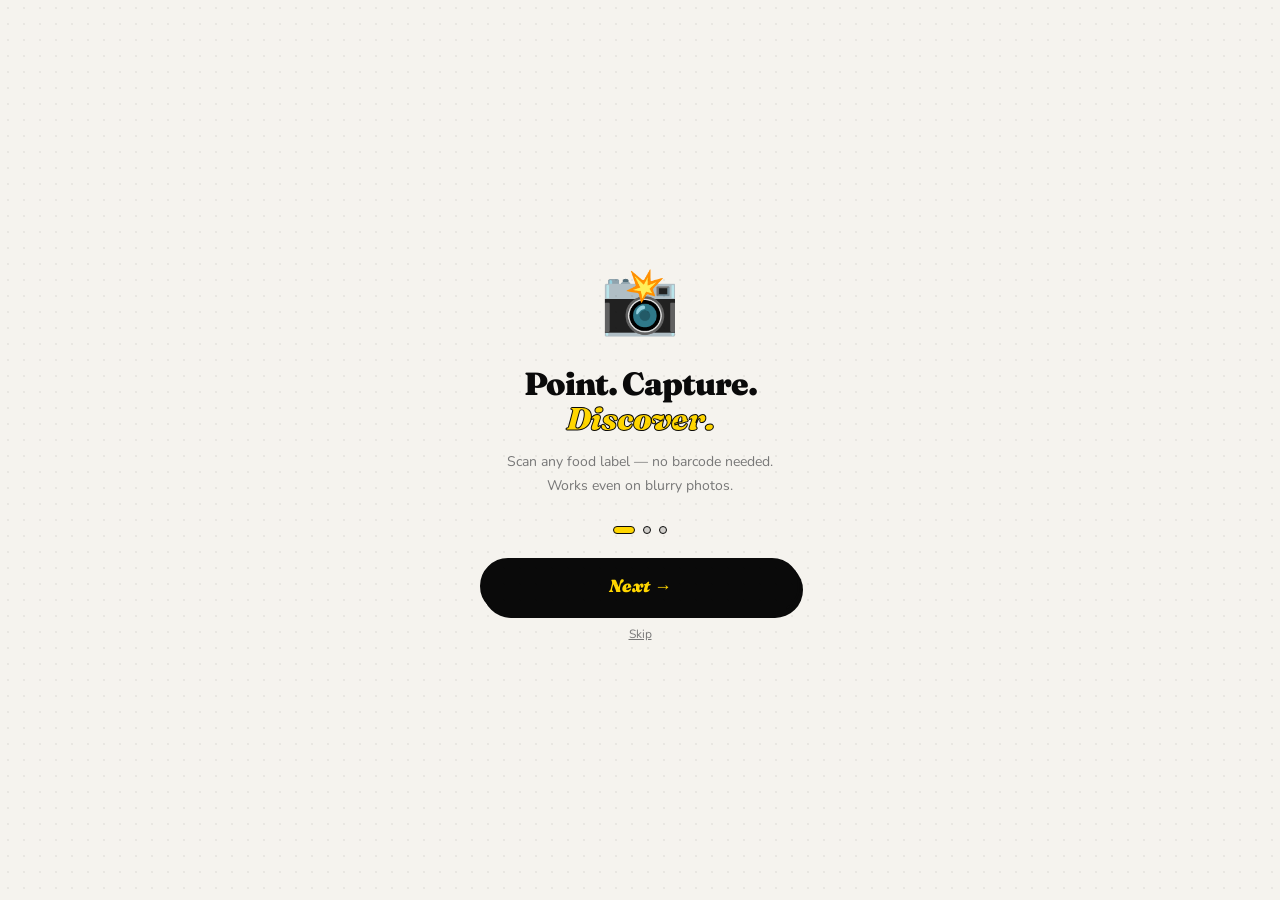
==== commit 2d643e86: "refact: modular architecture split, secure device authentication, and automated CI/CD pipeline" ====
--- a/static/index.html
+++ b/static/index.html
@@ -1,42 +1,2931 @@
 <!DOCTYPE html>
-<html lang="en" data-theme="light">
+<html lang="en">
 
 <head>
   <meta charset="UTF-8">
-  <meta name="viewport" content="width=device-width, initial-scale=1.0, maximum-scale=1.0, user-scalable=no, viewport-fit=cover">
-  <title>Eatlytic — AI Nutrition Scanner</title>
+  <meta name="viewport" content="width=device-width, initial-scale=1.0, maximum-scale=1.0, user-scalable=no">
+  <title>Eatlytic — Food Intelligence</title>
   <link rel="preconnect" href="https://fonts.googleapis.com">
-  <link rel="preconnect" href="https://fonts.gstatic.com" crossorigin>
-  <link href="https://fonts.googleapis.com/css2?family=Fraunces:ital,opsz,wght@0,9..144,100..900;1,9..144,100..900&family=Nunito:wght@400;600;700;800;900&family=Space+Mono:wght@400;700&display=swap" rel="stylesheet">
-  <link rel="stylesheet" href="style.css">
+  <link
+    href="https://fonts.googleapis.com/css2?family=Fraunces:ital,opsz,wght@0,9..144,400;0,9..144,700;0,9..144,900;1,9..144,400;1,9..144,700&family=Nunito:wght@400;600;700;800;900&family=Space+Mono:ital,wght@0,400;0,700;1,400&display=swap"
+    rel="stylesheet">
+  <style>
+:root {
+  /* ── Light mode (default) ── */
+  --white: #FFFFFF;
+  --ink: #0A0A0A;
+  --bg: #F5F3EE;
+  --yellow: #FFD600;
+  --pink: #FF2D78;
+  --blue: #0047FF;
+  --mint: #00C896;
+  --orange: #FF6B00;
+  --lilac: #C084FC;
+  --red: #FF1744;
+  --cream: #FFF8E8;
+  --muted: #777;
+  --green: #00A878;
+  --shadow-sticker: 3px 4px 0px var(--ink);
+  --shadow-card: 4px 6px 0px rgba(10, 10, 10, 0.14);
+  --shadow-sm: 2px 3px 0px rgba(10, 10, 10, 0.12);
+  --border: 2px solid var(--ink);
+  --r: 16px;
+  --r-pill: 100px;
+  /* nav height + iOS safe area */
+  --nav-h: 60px;
+  --nav-bottom: env(safe-area-inset-bottom, 0px);
+}
+
+/* ── Dark mode token overrides ── */
+[data-theme="dark"] {
+  --white: #1A1A1A;
+  --ink: #F0EDE6;
+  --bg: #111111;
+  --cream: #1E1C18;
+  --muted: #8A8A8A;
+  --shadow-sticker: 3px 4px 0px rgba(240, 237, 230, 0.15);
+  --shadow-card: 4px 6px 0px rgba(0, 0, 0, 0.5);
+  --shadow-sm: 2px 3px 0px rgba(0, 0, 0, 0.4);
+  --border: 2px solid rgba(240, 237, 230, 0.18);
+}
+
+*,
+*::before,
+*::after {
+  margin: 0;
+  padding: 0;
+  box-sizing: border-box;
+  -webkit-tap-highlight-color: transparent
+}
+
+html,
+body {
+  width: 100%;
+  height: 100%;
+  overflow: hidden;
+  background: var(--bg)
+}
+
+body {
+  font-family: 'Nunito', sans-serif;
+  color: var(--ink)
+}
+
+button {
+  font-family: inherit;
+  cursor: pointer;
+  border: none;
+  outline: none
+}
+
+input,
+textarea,
+select {
+  font-family: inherit;
+  outline: none
+}
+
+/* halftone dot texture */
+body::after {
+  content: '';
+  position: fixed;
+  inset: 0;
+  z-index: 9998;
+  pointer-events: none;
+  background-image: radial-gradient(circle, rgba(10, 10, 10, 0.05) 1px, transparent 1px);
+  background-size: 16px 16px
+}
+
+/* screen system */
+.screen {
+  position: fixed;
+  inset: 0;
+  z-index: 10;
+  display: flex;
+  flex-direction: column;
+  background: var(--bg);
+  overflow: hidden;
+  opacity: 0;
+  pointer-events: none;
+  transform: scale(0.96) translateY(12px);
+  transition: opacity 0.3s ease, transform 0.3s cubic-bezier(0.34, 1.2, 0.64, 1);
+  will-change: opacity, transform;
+  backface-visibility: hidden
+}
+
+.screen.active {
+  opacity: 1;
+  pointer-events: all;
+  transform: scale(1) translateY(0)
+}
+
+.screen.exit {
+  opacity: 0;
+  transform: scale(1.02) translateY(-8px);
+  pointer-events: none;
+  transition: opacity 0.22s ease, transform 0.22s ease
+}
+
+/* app header */
+.app-header {
+  flex-shrink: 0;
+  padding: 12px 18px 10px;
+  display: flex;
+  justify-content: space-between;
+  align-items: center;
+  background: var(--bg);
+  border-bottom: var(--border);
+  z-index: 5
+}
+
+.app-logo {
+  font-family: 'Fraunces', serif;
+  font-weight: 900;
+  font-size: 1.5rem;
+  letter-spacing: -2px;
+  color: var(--ink)
+}
+
+.app-logo em {
+  color: var(--yellow);
+  font-style: italic;
+  -webkit-text-stroke: 1px var(--ink)
+}
+
+.header-pill {
+  background: var(--white);
+  border: var(--border);
+  border-radius: var(--r-pill);
+  padding: 5px 13px;
+  font-size: 11px;
+  font-weight: 800;
+  cursor: pointer;
+  box-shadow: var(--shadow-sticker);
+  transition: transform 0.1s, box-shadow 0.1s;
+  display: flex;
+  align-items: center;
+  gap: 6px
+}
+
+.header-pill:active {
+  transform: translateY(2px);
+  box-shadow: none
+}
+
+/* quota badge */
+.quota-pill {
+  background: var(--cream);
+  border: var(--border);
+  border-radius: var(--r-pill);
+  padding: 5px 11px;
+  font-family: 'Space Mono', monospace;
+  font-size: 10px;
+  font-weight: 700;
+  display: flex;
+  align-items: center;
+  gap: 5px;
+  box-shadow: var(--shadow-sm)
+}
+
+.quota-dot {
+  width: 7px;
+  height: 7px;
+  border-radius: 50%;
+  background: var(--mint);
+  border: 1px solid var(--ink);
+  animation: qdot-pulse 2.4s ease-in-out infinite
+}
+
+.quota-dot.warn {
+  background: var(--orange)
+}
+
+.quota-dot.low {
+  background: var(--red)
+}
+
+@keyframes qdot-pulse {
+
+  0%,
+  100% {
+    transform: scale(1)
+  }
+
+  50% {
+    transform: scale(1.5)
+  }
+}
+
+/* scrollable inner */
+.scroll-inner {
+  flex: 1;
+  overflow-y: auto;
+  -webkit-overflow-scrolling: touch;
+  scrollbar-width: none
+}
+
+.scroll-inner::-webkit-scrollbar {
+  display: none
+}
+
+/* ── SECTION LABEL */
+.section-label {
+  font-size: 9px;
+  font-weight: 800;
+  letter-spacing: 2.5px;
+  text-transform: uppercase;
+  color: var(--muted);
+  margin-bottom: 8px
+}
+
+/* ── CHIPS */
+.chip-row {
+  display: flex;
+  gap: 6px;
+  flex-wrap: wrap;
+  margin-bottom: 14px
+}
+
+.chip {
+  padding: 6px 13px;
+  border-radius: var(--r-pill);
+  border: var(--border);
+  background: var(--white);
+  font-size: 11px;
+  font-weight: 800;
+  color: var(--ink);
+  cursor: pointer;
+  box-shadow: var(--shadow-sm);
+  transition: all 0.15s cubic-bezier(0.34, 1.56, 0.64, 1)
+}
+
+.chip:hover {
+  transform: translateY(-2px)
+}
+
+.chip.active {
+  background: var(--yellow);
+  box-shadow: var(--shadow-sticker);
+  transform: translateY(-2px)
+}
+
+.lang-chip {
+  font-family: 'Space Mono', monospace;
+  font-size: 10px;
+  padding: 5px 11px
+}
+
+/* ════════════════════════════════════
+   S-SCAN — THE PORTAL
+════════════════════════════════════ */
+.portal-section {
+  display: flex;
+  flex-direction: column;
+  align-items: center;
+  padding: 16px 0 8px
+}
+
+.scan-eyebrow {
+  font-family: 'Space Mono', monospace;
+  font-size: 9px;
+  font-weight: 700;
+  letter-spacing: 3px;
+  text-transform: uppercase;
+  color: var(--muted);
+  margin-bottom: 20px;
+  text-align: center
+}
+
+/* portal rings */
+.portal-wrap {
+  position: relative;
+  width: 220px;
+  height: 220px;
+  display: flex;
+  align-items: center;
+  justify-content: center;
+  cursor: pointer;
+  margin-bottom: 18px
+}
+
+.portal-ring {
+  position: absolute;
+  border-radius: 50%;
+  pointer-events: none;
+  animation: portal-breath 3.8s ease-in-out infinite
+}
+
+.portal-ring:nth-child(1) {
+  width: 220px;
+  height: 220px;
+  border: 1.5px solid rgba(10, 10, 10, 0.12)
+}
+
+.portal-ring:nth-child(2) {
+  width: 184px;
+  height: 184px;
+  border: 1.5px solid rgba(10, 10, 10, 0.18);
+  animation-delay: 0.6s
+}
+
+.portal-ring:nth-child(3) {
+  width: 148px;
+  height: 148px;
+  border: 1.5px solid rgba(10, 10, 10, 0.25);
+  animation-delay: 1.2s
+}
+
+@keyframes portal-breath {
+
+  0%,
+  100% {
+    transform: scale(1);
+    opacity: .8
+  }
+
+  50% {
+    transform: scale(1.035);
+    opacity: 1
+  }
+}
+
+.portal-orbit {
+  position: absolute;
+  width: 184px;
+  height: 184px;
+  border-radius: 50%;
+  pointer-events: none;
+  animation: portal-orbit-spin 11s linear infinite
+}
+
+.portal-orbit:nth-child(5) {
+  width: 148px;
+  height: 148px;
+  animation-duration: 16s;
+  animation-direction: reverse
+}
+
+.portal-orbit-dot {
+  position: absolute;
+  top: -4px;
+  left: 50%;
+  transform: translateX(-50%);
+  width: 8px;
+  height: 8px;
+  border-radius: 50%;
+  background: var(--yellow);
+  border: 1.5px solid var(--ink);
+  box-shadow: var(--shadow-sm)
+}
+
+.portal-orbit:nth-child(5) .portal-orbit-dot {
+  background: var(--pink);
+  top: auto;
+  bottom: -4px;
+  width: 6px;
+  height: 6px
+}
+
+@keyframes portal-orbit-spin {
+  to {
+    transform: rotate(360deg)
+  }
+}
+
+/* portal core (the tappable center) */
+.portal-core {
+  width: 118px;
+  height: 118px;
+  border-radius: 50%;
+  background: var(--white);
+  border: var(--border);
+  box-shadow: var(--shadow-sticker);
+  display: flex;
+  flex-direction: column;
+  align-items: center;
+  justify-content: center;
+  gap: 4px;
+  position: relative;
+  z-index: 2;
+  transition: transform 0.2s cubic-bezier(0.34, 1.56, 0.64, 1), box-shadow 0.15s
+}
+
+.portal-core:hover {
+  transform: scale(1.06);
+  box-shadow: 5px 6px 0px var(--ink)
+}
+
+.portal-core:active {
+  transform: scale(0.96) translateY(2px);
+  box-shadow: 1px 2px 0px var(--ink)
+}
+
+.portal-icon {
+  font-size: 2.4rem;
+  filter: drop-shadow(0 2px 0 rgba(10, 10, 10, 0.2))
+}
+
+.portal-cta-text {
+  font-family: 'Fraunces', serif;
+  font-size: 9px;
+  font-style: italic;
+  font-weight: 700;
+  color: var(--muted);
+  animation: portal-breath 3.8s ease-in-out infinite;
+  text-align: center
+}
+
+/* ── FIX: image preview (was broken — z-index war with portal-core) */
+.portal-preview-wrap {
+  position: absolute;
+  inset: 42px;
+  border-radius: 50%;
+  overflow: hidden;
+  border: var(--border);
+  z-index: 4;
+  display: none;
+  box-shadow: var(--shadow-sticker)
+}
+
+.portal-preview-wrap.visible {
+  display: block
+}
+
+.portal-preview-wrap img {
+  width: 100%;
+  height: 100%;
+  object-fit: cover;
+  display: block
+}
+
+.portal-preview-badge {
+  position: absolute;
+  bottom: 0;
+  left: 0;
+  right: 0;
+  padding: 4px;
+  background: rgba(255, 255, 255, 0.92);
+  border-top: var(--border);
+  font-size: 8.5px;
+  font-weight: 800;
+  text-transform: uppercase;
+  letter-spacing: 1px;
+  text-align: center;
+  font-family: 'Space Mono', monospace
+}
+
+/* quality strip */
+.quality-strip {
+  display: none;
+  width: 100%;
+  background: var(--white);
+  border: var(--border);
+  border-radius: var(--r);
+  padding: 9px 14px;
+  box-shadow: var(--shadow-sm);
+  gap: 10px;
+  align-items: center;
+  margin-bottom: 10px
+}
+
+.quality-strip.visible {
+  display: flex
+}
+
+.qs-label {
+  font-size: 10px;
+  font-weight: 800;
+  text-transform: uppercase;
+  letter-spacing: 1px;
+  flex-shrink: 0
+}
+
+.qs-bar {
+  flex: 1;
+  height: 8px;
+  background: #E8E4DE;
+  border: 1.5px solid var(--ink);
+  border-radius: 4px;
+  overflow: hidden
+}
+
+.qs-fill {
+  height: 100%;
+  width: 0%;
+  border-radius: 3px;
+  transition: width 0.9s cubic-bezier(0.34, 1.56, 0.64, 1);
+  background: var(--mint)
+}
+
+.qs-badge {
+  font-size: 10px;
+  font-weight: 800;
+  color: var(--mint);
+  font-family: 'Space Mono', monospace;
+  white-space: nowrap
+}
+
+/* scan action buttons */
+.scan-btn-row {
+  display: grid;
+  grid-template-columns: 1fr 1fr;
+  gap: 10px;
+  margin-bottom: 12px
+}
+
+.scan-btn {
+  background: var(--white);
+  border: var(--border);
+  border-radius: var(--r);
+  padding: 12px 10px;
+  display: flex;
+  align-items: center;
+  justify-content: center;
+  gap: 8px;
+  font-size: 13px;
+  font-weight: 800;
+  color: var(--ink);
+  box-shadow: var(--shadow-card);
+  transition: transform 0.15s cubic-bezier(0.34, 1.56, 0.64, 1), box-shadow 0.1s
+}
+
+.scan-btn:active {
+  transform: translateY(3px);
+  box-shadow: none
+}
+
+/* analyse CTA */
+.analyse-cta {
+  display: none;
+  width: 100%;
+  background: var(--ink);
+  color: var(--yellow);
+  border: var(--border);
+  border-radius: var(--r-pill);
+  padding: 15px;
+  font-family: 'Fraunces', serif;
+  font-weight: 900;
+  font-size: 1.1rem;
+  font-style: italic;
+  letter-spacing: -0.5px;
+  box-shadow: var(--shadow-sticker);
+  margin-bottom: 13px;
+  transition: transform 0.15s, box-shadow 0.1s
+}
+
+.analyse-cta:active {
+  transform: translateY(3px);
+  box-shadow: none
+}
+
+.analyse-cta.visible {
+  display: block
+}
+
+/* voice logging */
+.voice-btn {
+  width: 100%;
+  background: var(--cream);
+  border: var(--border);
+  border-radius: var(--r);
+  padding: 12px;
+  display: flex;
+  align-items: center;
+  gap: 10px;
+  font-size: 13px;
+  font-weight: 800;
+  box-shadow: var(--shadow-sm);
+  margin-bottom: 12px;
+  transition: all 0.2s
+}
+
+.voice-btn.listening {
+  background: var(--pink);
+  color: #fff;
+  animation: voice-pulse 1s ease-in-out infinite
+}
+
+.voice-transcript {
+  font-size: 11px;
+  font-weight: 600;
+  color: var(--muted);
+  flex: 1;
+  text-align: left;
+  font-style: italic
+}
+
+@keyframes voice-pulse {
+
+  0%,
+  100% {
+    transform: scale(1)
+  }
+
+  50% {
+    transform: scale(1.02)
+  }
+}
+
+/* ════════════════════════════════════
+   S-CAMERA — LIVE VIEWFINDER
+════════════════════════════════════ */
+#s-camera {
+  background: #000;
+  z-index: 20
+}
+
+.camera-viewport {
+  flex: 1;
+  position: relative;
+  overflow: hidden;
+  display: flex;
+  align-items: center;
+  justify-content: center
+}
+
+#camera-video {
+  width: 100%;
+  height: 100%;
+  object-fit: cover;
+  display: block
+}
+
+/* AR-style reticle */
+.camera-reticle {
+  position: absolute;
+  width: 220px;
+  height: 220px;
+  pointer-events: none
+}
+
+.reticle-corner {
+  position: absolute;
+  width: 24px;
+  height: 24px;
+  border-color: #FFD600;
+  border-style: solid;
+  border-width: 3px
+}
+
+.rc-tl {
+  top: 0;
+  left: 0;
+  border-right: none;
+  border-bottom: none
+}
+
+.rc-tr {
+  top: 0;
+  right: 0;
+  border-left: none;
+  border-bottom: none
+}
+
+.rc-bl {
+  bottom: 0;
+  left: 0;
+  border-right: none;
+  border-top: none
+}
+
+.rc-br {
+  bottom: 0;
+  right: 0;
+  border-left: none;
+  border-top: none
+}
+
+.reticle-scan-line {
+  position: absolute;
+  left: 0;
+  right: 0;
+  height: 2px;
+  background: linear-gradient(to right, transparent, #FFD600, transparent);
+  animation: scan-sweep 2s ease-in-out infinite
+}
+
+@keyframes scan-sweep {
+  0% {
+    top: 10%
+  }
+
+  50% {
+    top: 85%
+  }
+
+  100% {
+    top: 10%
+  }
+}
+
+/* barcode hit indicator */
+.barcode-hit {
+  position: absolute;
+  background: rgba(255, 214, 0, 0.25);
+  border: 2px solid var(--yellow);
+  border-radius: 8px;
+  pointer-events: none;
+  display: none;
+  transition: all 0.15s
+}
+
+/* nutrition overlay (AR display) */
+.camera-overlay-pill {
+  position: absolute;
+  top: 16px;
+  left: 50%;
+  transform: translateX(-50%);
+  background: rgba(10, 10, 10, 0.85);
+  color: var(--yellow);
+  border-radius: var(--r-pill);
+  padding: 6px 14px;
+  font-family: 'Space Mono', monospace;
+  font-size: 10px;
+  font-weight: 700;
+  letter-spacing: 1px;
+  white-space: nowrap;
+  opacity: 0;
+  transition: opacity 0.3s
+}
+
+.camera-overlay-pill.show {
+  opacity: 1
+}
+
+/* camera controls */
+.camera-controls {
+  flex-shrink: 0;
+  background: #111;
+  padding: 16px 24px 24px;
+  display: flex;
+  align-items: center;
+  justify-content: space-between
+}
+
+.cam-ctrl-btn {
+  width: 48px;
+  height: 48px;
+  border-radius: 50%;
+  background: rgba(255, 255, 255, 0.1);
+  border: 1.5px solid rgba(255, 255, 255, 0.2);
+  color: #fff;
+  font-size: 1.3rem;
+  display: flex;
+  align-items: center;
+  justify-content: center;
+  cursor: pointer;
+  transition: all 0.15s
+}
+
+.cam-ctrl-btn:active {
+  transform: scale(0.9);
+  background: rgba(255, 255, 255, 0.2)
+}
+
+.cam-ctrl-btn.on {
+  background: rgba(255, 214, 0, 0.2);
+  border-color: var(--yellow);
+  color: var(--yellow)
+}
+
+.capture-btn {
+  width: 72px;
+  height: 72px;
+  border-radius: 50%;
+  background: var(--white);
+  border: 4px solid rgba(255, 255, 255, 0.4);
+  cursor: pointer;
+  position: relative;
+  transition: transform 0.15s, box-shadow 0.15s;
+  box-shadow: 0 0 0 4px rgba(255, 255, 255, 0.15)
+}
+
+.capture-btn::after {
+  content: '';
+  position: absolute;
+  inset: 8px;
+  border-radius: 50%;
+  background: var(--white)
+}
+
+.capture-btn:active {
+  transform: scale(0.92)
+}
+
+.camera-mode-row {
+  flex-shrink: 0;
+  background: #111;
+  padding: 6px 18px 10px;
+  display: flex;
+  gap: 8px;
+  justify-content: center
+}
+
+.cam-mode-btn {
+  padding: 6px 14px;
+  border-radius: var(--r-pill);
+  border: 1.5px solid rgba(255, 255, 255, 0.2);
+  background: rgba(255, 255, 255, 0.08);
+  color: rgba(255, 255, 255, 0.5);
+  font-size: 10px;
+  font-weight: 800;
+  letter-spacing: 1px;
+  text-transform: uppercase;
+  transition: all 0.15s
+}
+
+.cam-mode-btn.active {
+  background: rgba(255, 214, 0, 0.15);
+  border-color: var(--yellow);
+  color: var(--yellow)
+}
+
+/* ════════════════════════════════════
+   S-READING — VINE LOADER
+════════════════════════════════════ */
+#s-reading {
+  justify-content: center;
+  align-items: center
+}
+
+.reading-wrap {
+  display: flex;
+  flex-direction: column;
+  align-items: center;
+  padding: 32px 24px;
+  width: 100%;
+  max-width: 420px
+}
+
+.reading-title {
+  font-family: 'Fraunces', serif;
+  font-size: 1.6rem;
+  font-weight: 900;
+  font-style: italic;
+  color: var(--ink);
+  margin-bottom: 36px;
+  text-align: center;
+  line-height: 1.15
+}
+
+.reading-title em {
+  color: var(--yellow);
+  -webkit-text-stroke: 1px var(--ink)
+}
+
+.vine-wrap {
+  position: relative;
+  width: 2px;
+  height: 160px;
+  margin-bottom: 32px
+}
+
+.vine-track {
+  position: absolute;
+  inset: 0;
+  background: rgba(10, 10, 10, 0.1)
+}
+
+.vine-fill {
+  position: absolute;
+  bottom: 0;
+  left: 0;
+  width: 2px;
+  height: 0%;
+  background: var(--ink);
+  transition: height 0.4s ease;
+  box-shadow: 0 -4px 16px rgba(10, 10, 10, 0.25)
+}
+
+.vine-nodes {
+  position: absolute;
+  inset: 0
+}
+
+.vine-node {
+  position: absolute;
+  left: 50%;
+  transform: translateX(-50%);
+  width: 12px;
+  height: 12px;
+  border-radius: 50%;
+  background: var(--bg);
+  border: 2px solid rgba(10, 10, 10, 0.2);
+  transition: border-color 0.3s, background 0.3s
+}
+
+.vine-node.lit {
+  border-color: var(--ink);
+  background: var(--yellow);
+  box-shadow: 0 0 0 3px rgba(255, 214, 0, 0.3)
+}
+
+.vine-node-label {
+  position: absolute;
+  left: 20px;
+  white-space: nowrap;
+  font-size: 10px;
+  font-weight: 700;
+  letter-spacing: 1px;
+  text-transform: uppercase;
+  color: rgba(10, 10, 10, 0.3);
+  transition: color 0.3s
+}
+
+.vine-node.lit .vine-node-label {
+  color: var(--ink)
+}
+
+.reading-text {
+  font-family: 'Space Mono', monospace;
+  font-size: 10px;
+  color: rgba(10, 10, 10, 0.4);
+  line-height: 1.8;
+  max-width: 300px;
+  text-align: center;
+  min-height: 48px
+}
+
+.reading-text .char {
+  opacity: 0;
+  animation: char-appear 0.05s forwards
+}
+
+@keyframes char-appear {
+  to {
+    opacity: 1
+  }
+}
+
+/* ════════════════════════════════════
+   S-REVEAL — RESULTS
+════════════════════════════════════ */
+#s-reveal {
+  overflow: hidden
+}
+
+.reveal-scroll {
+  flex: 1;
+  overflow-y: auto;
+  padding: 0 18px;
+  scrollbar-width: none
+}
+
+.reveal-scroll::-webkit-scrollbar {
+  display: none
+}
+
+.reveal-top {
+  display: flex;
+  justify-content: space-between;
+  align-items: flex-start;
+  padding: 12px 0 8px
+}
+
+.reveal-product {
+  font-family: 'Fraunces', serif;
+  font-weight: 900;
+  font-size: 1.3rem;
+  letter-spacing: -0.5px;
+  line-height: 1.2;
+  max-width: 200px
+}
+
+.reveal-score-group {
+  text-align: right;
+  flex-shrink: 0
+}
+
+.reveal-score {
+  font-family: 'Fraunces', serif;
+  font-weight: 900;
+  font-size: 3.6rem;
+  letter-spacing: -4px;
+  line-height: 0.95;
+  display: block
+}
+
+.reveal-verdict-label {
+  font-size: 9px;
+  font-weight: 800;
+  letter-spacing: 2px;
+  text-transform: uppercase;
+  margin-top: 4px;
+  display: block
+}
+
+.reveal-thumb {
+  width: 48px;
+  height: 48px;
+  border-radius: 10px;
+  object-fit: cover;
+  border: var(--border);
+  box-shadow: var(--shadow-sm);
+  flex-shrink: 0;
+  margin-right: 8px
+}
+
+/* confidence strip */
+.confidence-strip {
+  display: flex;
+  align-items: center;
+  gap: 8px;
+  padding: 6px 0 10px;
+  font-family: 'Space Mono', monospace;
+  font-size: 9px;
+  color: var(--muted)
+}
+
+.conf-dot {
+  width: 6px;
+  height: 6px;
+  border-radius: 50%;
+  background: var(--mint);
+  border: 1px solid var(--ink)
+}
+
+/* satellite orb */
+.orb-stage {
+  display: flex;
+  justify-content: center;
+  padding: 6px 0 4px;
+  position: relative
+}
+
+.score-orb-wrap {
+  position: relative;
+  width: 190px;
+  height: 190px
+}
+
+.score-orb {
+  position: absolute;
+  inset: 28px;
+  border-radius: 50%;
+  background: var(--white);
+  border: var(--border);
+  box-shadow: var(--shadow-sticker);
+  display: flex;
+  flex-direction: column;
+  align-items: center;
+  justify-content: center;
+  cursor: pointer;
+  z-index: 2;
+  transition: transform 0.2s cubic-bezier(0.34, 1.56, 0.64, 1), box-shadow 0.1s
+}
+
+.score-orb:hover {
+  transform: scale(1.05);
+  box-shadow: 5px 6px 0 var(--ink)
+}
+
+.score-orb:active {
+  transform: scale(0.96) translateY(2px);
+  box-shadow: 1px 2px 0 var(--ink)
+}
+
+.orb-num {
+  font-family: 'Fraunces', serif;
+  font-weight: 900;
+  font-size: 2.8rem;
+  letter-spacing: -3px;
+  line-height: 1
+}
+
+.orb-denom {
+  font-size: 11px;
+  font-weight: 700;
+  color: var(--muted);
+  font-family: 'Space Mono', monospace
+}
+
+.orb-pulse-ring {
+  position: absolute;
+  inset: 22px;
+  border-radius: 50%;
+  border: 1.5px solid;
+  opacity: 0.4;
+  animation: orb-pulse 2.8s ease-in-out infinite
+}
+
+@keyframes orb-pulse {
+
+  0%,
+  100% {
+    transform: scale(1);
+    opacity: .4
+  }
+
+  50% {
+    transform: scale(1.08);
+    opacity: .8
+  }
+}
+
+.orb-satellite {
+  position: absolute;
+  display: flex;
+  flex-direction: column;
+  align-items: center;
+  cursor: pointer;
+  z-index: 3
+}
+
+.sat-dot {
+  width: 34px;
+  height: 34px;
+  border-radius: 10px;
+  border: 2px solid var(--ink);
+  display: flex;
+  align-items: center;
+  justify-content: center;
+  font-size: 9px;
+  font-weight: 800;
+  box-shadow: var(--shadow-sm);
+  transition: transform 0.2s cubic-bezier(0.34, 1.56, 0.64, 1), box-shadow 0.1s
+}
+
+.sat-dot:hover {
+  transform: scale(1.2) rotate(-4deg)
+}
+
+.sat-dot:active {
+  transform: translateY(2px);
+  box-shadow: none
+}
+
+.sat-label {
+  font-size: 7px;
+  font-weight: 800;
+  letter-spacing: 1px;
+  text-transform: uppercase;
+  margin-top: 3px
+}
+
+.sat-0 {
+  top: -4px;
+  left: 50%;
+  transform: translateX(-50%)
+}
+
+.sat-1 {
+  top: 50%;
+  right: -8px;
+  transform: translateY(-50%)
+}
+
+.sat-2 {
+  bottom: -4px;
+  left: 50%;
+  transform: translateX(-50%)
+}
+
+.sat-3 {
+  top: 50%;
+  left: -8px;
+  transform: translateY(-50%)
+}
+
+.sat-4 {
+  top: 10px;
+  right: 0
+}
+
+.sat-5 {
+  bottom: 10px;
+  right: 0
+}
+
+/* satellite expand sheet */
+.sat-expand {
+  position: fixed;
+  bottom: 0;
+  left: 0;
+  right: 0;
+  z-index: 200;
+  background: var(--white);
+  border-top: var(--border);
+  border-radius: 20px 20px 0 0;
+  padding: 18px 20px 36px;
+  box-shadow: 0 -4px 0 var(--ink);
+  transform: translateY(100%);
+  transition: transform 0.32s cubic-bezier(0.34, 1.2, 0.64, 1)
+}
+
+.sat-expand.open {
+  transform: translateY(0)
+}
+
+.sat-expand-handle {
+  width: 36px;
+  height: 4px;
+  background: rgba(10, 10, 10, 0.15);
+  border-radius: 2px;
+  margin: 0 auto 14px
+}
+
+.sat-expand-close {
+  position: absolute;
+  top: 16px;
+  right: 16px;
+  background: var(--bg);
+  border: var(--border);
+  width: 30px;
+  height: 30px;
+  border-radius: 50%;
+  font-size: 13px;
+  font-weight: 800;
+  display: flex;
+  align-items: center;
+  justify-content: center;
+  box-shadow: var(--shadow-sm);
+  cursor: pointer
+}
+
+.sat-expand-close:active {
+  transform: scale(0.9)
+}
+
+.sat-expand-name {
+  font-family: 'Fraunces', serif;
+  font-weight: 900;
+  font-size: 1.4rem;
+  margin-bottom: 4px
+}
+
+.sat-expand-val {
+  font-family: 'Fraunces', serif;
+  font-weight: 900;
+  font-size: 1.8rem;
+  margin-bottom: 10px
+}
+
+.sat-expand-desc {
+  font-size: 13px;
+  color: #444;
+  line-height: 1.75
+}
+
+/* verdict tape */
+.verdict-tape {
+  margin: 6px 0 10px;
+  border: var(--border);
+  border-radius: var(--r);
+  background: var(--white);
+  box-shadow: var(--shadow-card);
+  padding: 13px 15px;
+  display: flex;
+  gap: 11px;
+  align-items: flex-start
+}
+
+.vt-stamp {
+  width: 48px;
+  height: 48px;
+  border-radius: 10px;
+  border: var(--border);
+  flex-shrink: 0;
+  display: flex;
+  align-items: center;
+  justify-content: center;
+  font-size: 1.4rem;
+  box-shadow: var(--shadow-sm)
+}
+
+.vt-title {
+  font-weight: 900;
+  font-size: 13.5px;
+  margin-bottom: 3px
+}
+
+.vt-desc {
+  font-size: 12px;
+  color: #555;
+  line-height: 1.7
+}
+
+/* ── INGREDIENT RISK FLAGS (NEW) */
+.risk-flags {
+  display: flex;
+  flex-wrap: wrap;
+  gap: 6px;
+  margin-bottom: 12px
+}
+
+.risk-flag {
+  display: flex;
+  align-items: center;
+  gap: 5px;
+  padding: 5px 11px;
+  border-radius: var(--r-pill);
+  font-size: 11px;
+  font-weight: 800;
+  border: 1.5px solid;
+  cursor: pointer;
+  transition: transform 0.15s
+}
+
+.risk-flag:hover {
+  transform: scale(1.05)
+}
+
+.rf-red {
+  background: rgba(255, 23, 68, 0.1);
+  border-color: var(--red);
+  color: var(--red)
+}
+
+.rf-orange {
+  background: rgba(255, 107, 0, 0.1);
+  border-color: var(--orange);
+  color: var(--orange)
+}
+
+.rf-yellow {
+  background: rgba(255, 214, 0, 0.2);
+  border-color: #C8A800;
+  color: #665500
+}
+
+.rf-green {
+  background: rgba(0, 200, 150, 0.1);
+  border-color: var(--mint);
+  color: var(--green)
+}
+
+.rf-dot {
+  width: 6px;
+  height: 6px;
+  border-radius: 50%;
+  background: currentColor
+}
+
+/* nutrient sticker pack */
+.pack-label {
+  font-size: 9px;
+  font-weight: 800;
+  letter-spacing: 2.5px;
+  text-transform: uppercase;
+  color: var(--muted);
+  padding: 4px 0 10px
+}
+
+.nutrient-pack {
+  display: grid;
+  grid-template-columns: repeat(3, 1fr);
+  gap: 10px;
+  margin-bottom: 12px
+}
+
+.ns-card {
+  border: 2px solid var(--ink);
+  border-radius: var(--r);
+  padding: 11px 9px;
+  box-shadow: var(--shadow-sticker);
+  cursor: pointer;
+  text-align: center;
+  position: relative;
+  overflow: hidden;
+  opacity: 0;
+  transform: scale(0) rotate(8deg);
+  transition: opacity 0.4s cubic-bezier(0.34, 1.56, 0.64, 1), transform 0.4s cubic-bezier(0.34, 1.56, 0.64, 1)
+}
+
+.ns-card.visible {
+  opacity: 1;
+  transform: rotate(var(--rot, 2deg))
+}
+
+.ns-card:hover {
+  transform: translateY(-5px) rotate(0deg) scale(1.06) !important
+}
+
+.ns-card:active {
+  transform: translateY(1px) !important;
+  box-shadow: var(--shadow-sm)
+}
+
+.ns-rating-badge {
+  position: absolute;
+  top: 5px;
+  right: 5px;
+  width: 16px;
+  height: 16px;
+  border-radius: 50%;
+  border: 1.5px solid var(--ink);
+  background: var(--white);
+  display: flex;
+  align-items: center;
+  justify-content: center;
+  font-size: 8px;
+  font-weight: 800
+}
+
+.ns-icon {
+  font-size: 1.2rem;
+  display: block;
+  margin-bottom: 4px
+}
+
+.ns-name {
+  font-size: 8px;
+  font-weight: 800;
+  text-transform: uppercase;
+  letter-spacing: 0.8px;
+  margin-bottom: 3px
+}
+
+.ns-val {
+  font-family: 'Fraunces', serif;
+  font-weight: 900;
+  font-size: 1rem;
+  letter-spacing: -0.5px
+}
+
+.ns-bar {
+  height: 4px;
+  background: rgba(10, 10, 10, 0.12);
+  border-radius: 2px;
+  margin-top: 7px;
+  overflow: hidden
+}
+
+.ns-fill {
+  height: 100%;
+  width: 0%;
+  border-radius: 2px;
+  transition: width 1.2s cubic-bezier(0.34, 1.56, 0.64, 1);
+  background: var(--ink);
+  opacity: 0.35
+}
+
+/* ingredient tags */
+.ingr-section {
+  padding: 4px 0 8px
+}
+
+.ingr-tags {
+  display: flex;
+  flex-wrap: wrap;
+  gap: 6px
+}
+
+.ingr-tag {
+  padding: 5px 11px;
+  border: 1.5px solid;
+  border-radius: var(--r-pill);
+  font-size: 11px;
+  font-weight: 700;
+  cursor: pointer;
+  transition: transform 0.15s
+}
+
+.ingr-tag:hover {
+  transform: scale(1.07)
+}
+
+.itag-good {
+  background: rgba(0, 200, 150, 0.12);
+  border-color: var(--mint);
+  color: #006644
+}
+
+.itag-ok {
+  background: rgba(255, 214, 0, 0.25);
+  border-color: #C8A800;
+  color: #665500
+}
+
+.itag-warn {
+  background: rgba(255, 45, 120, 0.1);
+  border-color: var(--pink);
+  color: var(--red)
+}
+
+/* pro-con */
+.pro-con-grid {
+  display: grid;
+  grid-template-columns: 1fr 1fr;
+  gap: 10px;
+  margin-bottom: 10px
+}
+
+.pc-card {
+  border: var(--border);
+  border-radius: var(--r);
+  padding: 11px 12px;
+  background: var(--white);
+  box-shadow: var(--shadow-card)
+}
+
+.pc-head {
+  font-size: 9px;
+  font-weight: 800;
+  letter-spacing: 2px;
+  text-transform: uppercase;
+  margin-bottom: 7px
+}
+
+.pc-head.pros {
+  color: var(--mint)
+}
+
+.pc-head.cons {
+  color: var(--pink)
+}
+
+.pc-item {
+  font-size: 11px;
+  color: #444;
+  line-height: 1.5;
+  padding-bottom: 5px;
+  margin-bottom: 5px;
+  border-bottom: 1px solid #eee
+}
+
+.pc-item:last-child {
+  border: none;
+  padding: 0;
+  margin: 0
+}
+
+/* age warnings */
+.age-grid {
+  display: grid;
+  grid-template-columns: repeat(2, 1fr);
+  gap: 7px;
+  margin-bottom: 10px
+}
+
+.age-card {
+  border: var(--border);
+  border-radius: var(--r);
+  padding: 10px 11px;
+  background: var(--white);
+  box-shadow: var(--shadow-sm)
+}
+
+.age-card.safe {
+  border-color: var(--mint)
+}
+
+.age-card.caution {
+  border-color: #C8A800
+}
+
+.age-card.avoid {
+  border-color: var(--red)
+}
+
+.ac-group {
+  font-size: 10px;
+  font-weight: 800;
+  text-transform: uppercase;
+  letter-spacing: 1px;
+  margin-bottom: 3px
+}
+
+.age-card.safe .ac-group {
+  color: var(--mint)
+}
+
+.age-card.caution .ac-group {
+  color: #8B6900
+}
+
+.age-card.avoid .ac-group {
+  color: var(--red)
+}
+
+.ac-msg {
+  font-size: 11px;
+  color: #555;
+  line-height: 1.5
+}
+
+/* alt card */
+.alt-card {
+  display: flex;
+  gap: 10px;
+  align-items: flex-start;
+  background: rgba(255, 214, 0, 0.12);
+  border: 1.5px solid #C8A800;
+  border-radius: var(--r);
+  padding: 11px 12px;
+  margin-bottom: 10px
+}
+
+.alt-label {
+  font-size: 9px;
+  font-weight: 800;
+  letter-spacing: 2px;
+  text-transform: uppercase;
+  color: #8B6900;
+  margin-bottom: 3px
+}
+
+.alt-text {
+  font-size: 12px;
+  color: #555;
+  line-height: 1.6
+}
+
+/* insight tabs */
+.insight-tabs {
+  display: flex;
+  gap: 5px;
+  margin-bottom: 0
+}
+
+.itab {
+  flex: 1;
+  padding: 8px;
+  border: var(--border);
+  border-radius: var(--r);
+  background: var(--white);
+  font-size: 11px;
+  font-weight: 800;
+  color: var(--muted);
+  box-shadow: var(--shadow-sm);
+  transition: all 0.15s
+}
+
+.itab.active {
+  background: var(--yellow);
+  color: var(--ink);
+  box-shadow: var(--shadow-sticker)
+}
+
+.insight-panel {
+  display: none;
+  padding: 13px 0
+}
+
+.insight-panel.active {
+  display: block
+}
+
+.insight-text {
+  font-size: 13px;
+  color: #444;
+  line-height: 1.75
+}
+
+/* actions */
+.result-actions {
+  display: flex;
+  gap: 7px;
+  margin-bottom: 12px;
+  overflow-x: auto
+}
+
+.result-actions::-webkit-scrollbar {
+  display: none
+}
+
+.rac-btn {
+  flex-shrink: 0;
+  padding: 8px 13px;
+  background: var(--white);
+  border: var(--border);
+  border-radius: var(--r-pill);
+  font-size: 11px;
+  font-weight: 800;
+  color: var(--ink);
+  box-shadow: var(--shadow-sm);
+  transition: transform 0.15s, box-shadow 0.1s
+}
+
+.rac-btn:active {
+  transform: translateY(2px);
+  box-shadow: none
+}
+
+.blur-notice {
+  display: none;
+  margin-bottom: 10px;
+  background: rgba(255, 107, 0, 0.08);
+  border: 1.5px solid var(--orange);
+  border-radius: var(--r);
+  padding: 10px 12px;
+  font-size: 12px;
+  color: #7A3500;
+  line-height: 1.5
+}
+
+.blur-notice.visible {
+  display: block
+}
+
+/* empty state */
+.result-empty {
+  display: flex;
+  flex-direction: column;
+  align-items: center;
+  justify-content: center;
+  padding: 70px 24px;
+  gap: 12px;
+  text-align: center
+}
+
+.result-empty-icon {
+  font-size: 3rem
+}
+
+.result-empty-title {
+  font-family: 'Fraunces', serif;
+  font-weight: 900;
+  font-size: 1.1rem
+}
+
+.result-empty-sub {
+  font-size: 12px;
+  color: var(--muted);
+  line-height: 1.7;
+  max-width: 240px
+}
+
+.result-empty-btn {
+  margin-top: 4px;
+  padding: 10px 24px;
+  background: var(--ink);
+  color: var(--yellow);
+  border: var(--border);
+  border-radius: var(--r-pill);
+  font-family: 'Fraunces', serif;
+  font-weight: 900;
+  font-size: 1rem;
+  box-shadow: var(--shadow-sticker);
+  cursor: pointer;
+  transition: transform 0.1s, box-shadow 0.1s
+}
+
+.result-empty-btn:active {
+  transform: translateY(2px);
+  box-shadow: none
+}
+
+/* ════════════════════════════════════
+   S-HISTORY — FULL HISTORY SCREEN
+════════════════════════════════════ */
+.hist-filter-row {
+  display: flex;
+  gap: 6px;
+  padding: 10px 0 12px;
+  flex-shrink: 0;
+  overflow-x: auto
+}
+
+.hist-filter-row::-webkit-scrollbar {
+  display: none
+}
+
+.hf-btn {
+  flex-shrink: 0;
+  padding: 6px 14px;
+  background: var(--white);
+  border: var(--border);
+  border-radius: var(--r-pill);
+  font-size: 11px;
+  font-weight: 800;
+  box-shadow: var(--shadow-sm);
+  transition: all 0.15s
+}
+
+.hf-btn.active {
+  background: var(--yellow);
+  box-shadow: var(--shadow-sticker)
+}
+
+.hf-btn:active {
+  transform: translateY(2px);
+  box-shadow: none
+}
+
+/* daily summary banner */
+.daily-banner {
+  background: var(--white);
+  border: var(--border);
+  border-radius: var(--r);
+  padding: 12px 14px;
+  box-shadow: var(--shadow-card);
+  margin-bottom: 12px;
+  flex-shrink: 0
+}
+
+.db-title {
+  font-size: 9px;
+  font-weight: 800;
+  letter-spacing: 2px;
+  text-transform: uppercase;
+  color: var(--muted);
+  margin-bottom: 8px
+}
+
+.db-macros {
+  display: flex;
+  gap: 8px
+}
+
+.db-macro {
+  flex: 1;
+  text-align: center
+}
+
+.db-macro-val {
+  font-family: 'Fraunces', serif;
+  font-weight: 900;
+  font-size: 1.3rem;
+  letter-spacing: -1px;
+  line-height: 1
+}
+
+.db-macro-label {
+  font-size: 8px;
+  font-weight: 800;
+  letter-spacing: 1px;
+  text-transform: uppercase;
+  color: var(--muted);
+  margin-top: 2px
+}
+
+.db-progress-bar {
+  height: 6px;
+  background: #E8E4DE;
+  border: 1.5px solid var(--ink);
+  border-radius: 3px;
+  overflow: hidden;
+  margin-top: 8px
+}
+
+.db-progress-fill {
+  height: 100%;
+  border-radius: 2px;
+  background: var(--yellow);
+  transition: width 1s cubic-bezier(0.34, 1.56, 0.64, 1)
+}
+
+/* history date group */
+.hist-date-header {
+  font-size: 10px;
+  font-weight: 800;
+  letter-spacing: 2px;
+  text-transform: uppercase;
+  color: var(--muted);
+  padding: 4px 2px;
+  margin-bottom: 6px;
+  border-bottom: 1px solid rgba(10, 10, 10, 0.1)
+}
+
+.hist-item {
+  display: flex;
+  align-items: center;
+  gap: 11px;
+  background: var(--white);
+  border: var(--border);
+  border-radius: var(--r);
+  padding: 11px 13px;
+  margin-bottom: 7px;
+  cursor: pointer;
+  box-shadow: var(--shadow-card);
+  transition: transform 0.15s cubic-bezier(0.34, 1.56, 0.64, 1), box-shadow 0.1s
+}
+
+.hist-item:active {
+  transform: translateY(2px);
+  box-shadow: var(--shadow-sm)
+}
+
+.hist-thumb {
+  width: 48px;
+  height: 48px;
+  border-radius: 10px;
+  object-fit: cover;
+  border: var(--border);
+  flex-shrink: 0;
+  background: var(--bg)
+}
+
+.hist-thumb-placeholder {
+  width: 48px;
+  height: 48px;
+  border-radius: 10px;
+  border: var(--border);
+  flex-shrink: 0;
+  background: var(--bg);
+  display: flex;
+  align-items: center;
+  justify-content: center;
+  font-size: 1.4rem
+}
+
+.hist-info {
+  flex: 1;
+  min-width: 0
+}
+
+.hist-name {
+  font-weight: 900;
+  font-size: 13px;
+  white-space: nowrap;
+  overflow: hidden;
+  text-overflow: ellipsis;
+  margin-bottom: 2px
+}
+
+.hist-meta {
+  font-size: 10px;
+  color: var(--muted);
+  font-family: 'Space Mono', monospace
+}
+
+.hist-verdict {
+  font-size: 11px;
+  color: #555;
+  margin-top: 2px
+}
+
+.hist-score-badge {
+  width: 40px;
+  height: 40px;
+  border-radius: 10px;
+  border: 1.5px solid var(--ink);
+  display: flex;
+  align-items: center;
+  justify-content: center;
+  flex-shrink: 0;
+  font-family: 'Fraunces', serif;
+  font-weight: 900;
+  font-size: 1.2rem
+}
+
+.hist-empty {
+  padding: 60px 20px;
+  text-align: center;
+  color: var(--muted);
+  font-size: 13px;
+  line-height: 1.7
+}
+
+.hist-empty-icon {
+  font-size: 2.5rem;
+  margin-bottom: 8px
+}
+
+/* streak display */
+.streak-card {
+  background: var(--yellow);
+  border: var(--border);
+  border-radius: var(--r);
+  padding: 12px 14px;
+  box-shadow: var(--shadow-sticker);
+  margin-bottom: 12px;
+  display: flex;
+  align-items: center;
+  gap: 12px;
+  flex-shrink: 0
+}
+
+.streak-num {
+  font-family: 'Fraunces', serif;
+  font-weight: 900;
+  font-size: 2.2rem;
+  letter-spacing: -2px;
+  line-height: 1
+}
+
+.streak-label {
+  font-size: 10px;
+  font-weight: 800;
+  letter-spacing: 1px;
+  text-transform: uppercase;
+  color: var(--muted)
+}
+
+.streak-text {
+  font-size: 13px;
+  font-weight: 700
+}
+
+.badges-row {
+  display: flex;
+  gap: 7px;
+  flex-wrap: wrap;
+  margin-bottom: 12px
+}
+
+.badge {
+  display: flex;
+  flex-direction: column;
+  align-items: center;
+  gap: 3px;
+  cursor: pointer;
+  transition: transform 0.2s cubic-bezier(0.34, 1.56, 0.64, 1)
+}
+
+.badge:hover {
+  transform: translateY(-4px) rotate(-2deg) scale(1.08)
+}
+
+.badge-icon {
+  width: 52px;
+  height: 52px;
+  border: var(--border);
+  border-radius: var(--r);
+  display: flex;
+  align-items: center;
+  justify-content: center;
+  font-size: 1.5rem;
+  box-shadow: var(--shadow-sticker)
+}
+
+.badge-icon.locked {
+  background: #E8E4DE;
+  filter: grayscale(1);
+  opacity: 0.5
+}
+
+.badge-name {
+  font-size: 8.5px;
+  font-weight: 800;
+  letter-spacing: 0.5px;
+  text-transform: uppercase;
+  max-width: 52px;
+  text-align: center
+}
+
+/* ════════════════════════════════════
+   S-PROFILE
+════════════════════════════════════ */
+.profile-avatar {
+  width: 72px;
+  height: 72px;
+  border-radius: 50%;
+  background: var(--yellow);
+  border: var(--border);
+  box-shadow: var(--shadow-sticker);
+  display: flex;
+  align-items: center;
+  justify-content: center;
+  font-size: 2rem;
+  margin-right: 14px;
+  flex-shrink: 0
+}
+
+.profile-header {
+  display: flex;
+  align-items: center;
+  padding: 14px 0 16px;
+  flex-shrink: 0
+}
+
+.profile-name-disp {
+  font-family: 'Fraunces', serif;
+  font-weight: 900;
+  font-size: 1.4rem;
+  letter-spacing: -0.5px
+}
+
+.profile-plan {
+  font-size: 10px;
+  font-weight: 800;
+  letter-spacing: 1.5px;
+  text-transform: uppercase;
+  color: var(--mint);
+  margin-top: 2px
+}
+
+/* macro rings */
+.macro-rings {
+  display: grid;
+  grid-template-columns: repeat(4, 1fr);
+  gap: 8px;
+  margin-bottom: 14px
+}
+
+.macro-ring-wrap {
+  display: flex;
+  flex-direction: column;
+  align-items: center;
+  gap: 5px
+}
+
+.macro-ring {
+  position: relative;
+  width: 56px;
+  height: 56px
+}
+
+.macro-ring svg {
+  transform: rotate(-90deg)
+}
+
+.macro-ring-bg {
+  fill: none;
+  stroke: #E8E4DE;
+  stroke-width: 5
+}
+
+.macro-ring-fill {
+  fill: none;
+  stroke-width: 5;
+  stroke-linecap: round;
+  stroke-dasharray: 141.4;
+  stroke-dashoffset: 141.4;
+  transition: stroke-dashoffset 1.2s cubic-bezier(0.34, 1.56, 0.64, 1)
+}
+
+.macro-ring-text {
+  position: absolute;
+  inset: 0;
+  display: flex;
+  align-items: center;
+  justify-content: center;
+  font-family: 'Fraunces', serif;
+  font-weight: 900;
+  font-size: 0.85rem;
+  letter-spacing: -1px
+}
+
+.macro-ring-label {
+  font-size: 8.5px;
+  font-weight: 800;
+  letter-spacing: 1px;
+  text-transform: uppercase;
+  color: var(--muted)
+}
+
+/* profile form */
+.form-section {
+  background: var(--white);
+  border: var(--border);
+  border-radius: var(--r);
+  padding: 14px;
+  box-shadow: var(--shadow-card);
+  margin-bottom: 12px
+}
+
+.form-section-title {
+  font-size: 9px;
+  font-weight: 800;
+  letter-spacing: 2.5px;
+  text-transform: uppercase;
+  color: var(--muted);
+  margin-bottom: 11px
+}
+
+.form-row {
+  display: flex;
+  gap: 10px;
+  margin-bottom: 10px
+}
+
+.form-row:last-child {
+  margin-bottom: 0
+}
+
+.form-group {
+  flex: 1
+}
+
+.form-label {
+  font-size: 9px;
+  font-weight: 800;
+  letter-spacing: 1px;
+  text-transform: uppercase;
+  color: var(--muted);
+  margin-bottom: 4px;
+  display: block
+}
+
+.form-input {
+  width: 100%;
+  padding: 9px 11px;
+  background: var(--bg);
+  border: var(--border);
+  border-radius: var(--r-pill);
+  font-size: 13px;
+  font-weight: 700;
+  transition: border-color 0.2s
+}
+
+.form-input:focus {
+  border-color: var(--yellow);
+  background: var(--cream)
+}
+
+.form-select {
+  width: 100%;
+  padding: 9px 11px;
+  background: var(--bg);
+  border: var(--border);
+  border-radius: var(--r-pill);
+  font-size: 12px;
+  font-weight: 700;
+  appearance: none;
+  background-image: url("data:image/svg+xml,%3Csvg xmlns='http://www.w3.org/2000/svg' viewBox='0 0 24 24'%3E%3Cpath d='M7 10l5 5 5-5z'/%3E%3C/svg%3E");
+  background-repeat: no-repeat;
+  background-position: right 10px center;
+  background-size: 18px;
+  padding-right: 30px
+}
+
+.save-profile-btn {
+  width: 100%;
+  background: var(--ink);
+  color: var(--yellow);
+  border: var(--border);
+  border-radius: var(--r-pill);
+  padding: 14px;
+  font-family: 'Fraunces', serif;
+  font-weight: 900;
+  font-size: 1.05rem;
+  font-style: italic;
+  box-shadow: var(--shadow-sticker);
+  transition: transform 0.1s, box-shadow 0.1s
+}
+
+.save-profile-btn:active {
+  transform: translateY(2px);
+  box-shadow: none
+}
+
+/* TDEE display */
+.tdee-card {
+  background: var(--yellow);
+  border: var(--border);
+  border-radius: var(--r);
+  padding: 14px;
+  box-shadow: var(--shadow-sticker);
+  margin-bottom: 12px;
+  text-align: center;
+  flex-shrink: 0
+}
+
+.tdee-label {
+  font-size: 9px;
+  font-weight: 800;
+  letter-spacing: 2.5px;
+  text-transform: uppercase;
+  margin-bottom: 4px
+}
+
+.tdee-val {
+  font-family: 'Fraunces', serif;
+  font-weight: 900;
+  font-size: 2.4rem;
+  letter-spacing: -2px;
+  line-height: 1
+}
+
+.tdee-sub {
+  font-size: 11px;
+  font-weight: 700;
+  color: rgba(10, 10, 10, 0.6);
+  margin-top: 4px
+}
+
+.macro-targets {
+  display: grid;
+  grid-template-columns: repeat(3, 1fr);
+  gap: 8px;
+  margin-bottom: 12px;
+  flex-shrink: 0
+}
+
+.mt-chip {
+  background: var(--white);
+  border: var(--border);
+  border-radius: var(--r);
+  padding: 10px 8px;
+  text-align: center;
+  box-shadow: var(--shadow-card)
+}
+
+.mt-val {
+  font-family: 'Fraunces', serif;
+  font-weight: 900;
+  font-size: 1.3rem;
+  letter-spacing: -1px;
+  line-height: 1
+}
+
+.mt-label {
+  font-size: 8px;
+  font-weight: 800;
+  letter-spacing: 1px;
+  text-transform: uppercase;
+  color: var(--muted);
+  margin-top: 2px
+}
+
+/* ════════════════════════════════════
+   S-MAP — CONSTELLATION
+════════════════════════════════════ */
+#s-map {
+  overflow: hidden
+}
+
+.map-header-inner {
+  flex-shrink: 0;
+  padding: 10px 18px 10px;
+  display: flex;
+  justify-content: space-between;
+  align-items: center
+}
+
+.map-title {
+  font-family: 'Fraunces', serif;
+  font-weight: 900;
+  font-size: 1.3rem;
+  letter-spacing: -0.5px
+}
+
+.map-subtitle {
+  font-family: 'Space Mono', monospace;
+  font-size: 8px;
+  letter-spacing: 2px;
+  text-transform: uppercase;
+  color: var(--muted);
+  margin-top: 2px
+}
+
+.map-legend {
+  display: flex;
+  flex-direction: column;
+  gap: 3px;
+  align-items: flex-end
+}
+
+.legend-item {
+  display: flex;
+  align-items: center;
+  gap: 5px;
+  font-family: 'Space Mono', monospace;
+  font-size: 8px;
+  color: var(--muted)
+}
+
+.legend-dot {
+  width: 8px;
+  height: 8px;
+  border-radius: 50%;
+  border: 1.5px solid var(--ink);
+  flex-shrink: 0
+}
+
+#constellation-canvas {
+  flex: 1;
+  width: 100%;
+  display: block;
+  cursor: crosshair;
+  touch-action: none
+}
+
+.ingr-tooltip {
+  position: fixed;
+  z-index: 100;
+  pointer-events: none;
+  opacity: 0;
+  background: var(--white);
+  border: var(--border);
+  border-radius: var(--r);
+  padding: 11px 13px;
+  max-width: 205px;
+  box-shadow: var(--shadow-sticker);
+  transition: opacity 0.18s
+}
+
+.ingr-tooltip.show {
+  opacity: 1
+}
+
+.tt-name {
+  font-family: 'Fraunces', serif;
+  font-weight: 700;
+  font-size: 0.95rem;
+  margin-bottom: 3px
+}
+
+.tt-type {
+  font-family: 'Space Mono', monospace;
+  font-size: 8px;
+  font-weight: 700;
+  letter-spacing: 2px;
+  text-transform: uppercase;
+  margin-bottom: 6px
+}
+
+.tt-desc {
+  font-size: 11px;
+  color: #555;
+  line-height: 1.6
+}
+
+/* ════════════════════════════════════
+   BOTTOM NAV
+════════════════════════════════════ */
+/* FIX: added env(safe-area-inset-bottom) so the bar is never hidden
+   behind iOS home indicator. Height is the visible bar height PLUS the
+   safe area — padding-bottom pushes the content above the indicator. */
+.bottom-nav {
+  position: fixed;
+  bottom: 0;
+  left: 0;
+  right: 0;
+  z-index: 50;
+  display: none;
+  height: calc(var(--nav-h) + var(--nav-bottom));
+  padding-bottom: var(--nav-bottom);
+  background: var(--white);
+  border-top: var(--border);
+}
+
+.bottom-nav.visible {
+  display: flex
+}
+
+/* pad-bottom must account for the full nav height including safe area */
+.pad-bottom {
+  padding-bottom: calc(var(--nav-h) + var(--nav-bottom) + 16px)
+}
+
+.nav-btn {
+  flex: 1;
+  display: flex;
+  flex-direction: column;
+  align-items: center;
+  justify-content: center;
+  gap: 2px;
+  cursor: pointer;
+  background: transparent;
+  transition: all 0.15s;
+  border-right: 1px solid rgba(10, 10, 10, 0.08);
+  padding: 4px
+}
+
+.nav-btn:last-child {
+  border: none
+}
+
+.nav-btn.active {
+  background: var(--yellow)
+}
+
+.nav-icon {
+  font-size: 1.2rem;
+  transition: transform 0.2s
+}
+
+.nav-label {
+  font-size: 8px;
+  font-weight: 800;
+  letter-spacing: 1.5px;
+  text-transform: uppercase;
+  color: var(--ink)
+}
+
+.nav-btn.active .nav-icon {
+  transform: scale(1.18) translateY(-2px)
+}
+
+/* ════════════════════════════════════
+   PAYWALL + MODALS
+════════════════════════════════════ */
+.paywall-overlay {
+  display: none;
+  position: fixed;
+  inset: 0;
+  z-index: 400;
+  background: rgba(10, 10, 10, 0.6);
+  align-items: flex-end
+}
+
+.paywall-overlay.open {
+  display: flex
+}
+
+.paywall-sheet {
+  width: 100%;
+  background: var(--white);
+  border-top: var(--border);
+  border-radius: 20px 20px 0 0;
+  padding: 22px 20px 36px;
+  box-shadow: 0 -4px 0 var(--ink);
+  animation: sheet-up 0.3s cubic-bezier(0.34, 1.2, 0.64, 1) both
+}
+
+@keyframes sheet-up {
+  from {
+    transform: translateY(100%)
+  }
+
+  to {
+    transform: none
+  }
+}
+
+.pw-handle {
+  width: 36px;
+  height: 4px;
+  background: rgba(10, 10, 10, 0.15);
+  border-radius: 2px;
+  margin: 0 auto 16px
+}
+
+.pw-title {
+  font-family: 'Fraunces', serif;
+  font-weight: 900;
+  font-style: italic;
+  font-size: 1.5rem;
+  text-align: center;
+  margin-bottom: 4px
+}
+
+.pw-title em {
+  color: var(--yellow);
+  -webkit-text-stroke: 1px var(--ink)
+}
+
+.pw-sub {
+  font-size: 13px;
+  color: var(--muted);
+  text-align: center;
+  margin-bottom: 15px;
+  line-height: 1.5
+}
+
+.pw-features {
+  display: flex;
+  flex-direction: column;
+  gap: 8px;
+  margin-bottom: 15px
+}
+
+.pw-feat {
+  display: flex;
+  align-items: center;
+  gap: 10px;
+  font-size: 13px;
+  font-weight: 700
+}
+
+.pw-cta {
+  width: 100%;
+  padding: 15px;
+  background: var(--ink);
+  color: var(--yellow);
+  border: var(--border);
+  border-radius: var(--r-pill);
+  font-family: 'Fraunces', serif;
+  font-weight: 900;
+  font-size: 1.05rem;
+  font-style: italic;
+  box-shadow: var(--shadow-sticker);
+  margin-bottom: 8px;
+  transition: transform 0.1s, box-shadow 0.1s
+}
+
+.pw-cta:active {
+  transform: translateY(2px);
+  box-shadow: none
+}
+
+.pw-dismiss {
+  width: 100%;
+  padding: 11px;
+  background: none;
+  color: var(--muted);
+  font-size: 13px;
+  font-weight: 800
+}
+
+/* ingredient detail sheet */
+.ing-detail-overlay {
+  display: none;
+  position: fixed;
+  inset: 0;
+  z-index: 300;
+  background: rgba(10, 10, 10, 0.5);
+  align-items: flex-end
+}
+
+.ing-detail-overlay.open {
+  display: flex
+}
+
+.ing-detail-sheet {
+  width: 100%;
+  max-height: 70vh;
+  overflow-y: auto;
+  background: var(--white);
+  border-top: var(--border);
+  border-radius: 20px 20px 0 0;
+  padding: 20px 20px 36px;
+  box-shadow: 0 -4px 0 var(--ink);
+  animation: sheet-up 0.3s cubic-bezier(0.34, 1.2, 0.64, 1) both
+}
+
+.ing-handle {
+  width: 36px;
+  height: 4px;
+  background: rgba(10, 10, 10, 0.15);
+  border-radius: 2px;
+  margin: 0 auto 14px
+}
+
+.ing-detail-name {
+  font-family: 'Fraunces', serif;
+  font-weight: 900;
+  font-size: 1.4rem;
+  margin-bottom: 4px
+}
+
+.ing-detail-risk {
+  display: inline-flex;
+  align-items: center;
+  gap: 5px;
+  padding: 4px 11px;
+  border-radius: var(--r-pill);
+  font-size: 10px;
+  font-weight: 800;
+  letter-spacing: 1px;
+  text-transform: uppercase;
+  margin-bottom: 12px;
+  border: 1.5px solid
+}
+
+.ing-section-lbl {
+  font-size: 9px;
+  font-weight: 800;
+  letter-spacing: 2px;
+  text-transform: uppercase;
+  color: var(--muted);
+  margin-bottom: 5px;
+  margin-top: 12px
+}
+
+.ing-detail-text {
+  font-size: 13px;
+  color: #444;
+  line-height: 1.7
+}
+
+.ing-fact-box {
+  background: rgba(255, 214, 0, 0.1);
+  border: 1.5px solid #C8A800;
+  border-radius: var(--r);
+  padding: 11px 13px;
+  margin-top: 10px
+}
+
+.ing-fact-lbl {
+  font-size: 9px;
+  font-weight: 800;
+  letter-spacing: 2px;
+  text-transform: uppercase;
+  color: #8B6900;
+  margin-bottom: 4px
+}
+
+.ing-fact-text {
+  font-size: 12px;
+  color: #665500;
+  line-height: 1.6
+}
+
+/* scan flash */
+.scan-flash {
+  position: fixed;
+  inset: 0;
+  z-index: 199;
+  pointer-events: none;
+  background: rgba(255, 255, 255, 0.7);
+  opacity: 0;
+  transition: opacity 0.08s
+}
+
+.scan-flash.flash {
+  opacity: 1
+}
+
+/* ════════════════════════════════════
+   CONFETTI + STICKER POP
+════════════════════════════════════ */
+.confetti-piece {
+  position: fixed;
+  pointer-events: none;
+  z-index: 9000;
+  width: 9px;
+  height: 9px;
+  border-radius: 2px;
+  animation: confetti-fall 1.1s cubic-bezier(0.4, 0, 0.2, 1) forwards
+}
+
+@keyframes confetti-fall {
+  0% {
+    opacity: 1;
+    transform: translateY(0) rotate(0deg) scale(1)
+  }
+
+  100% {
+    opacity: 0;
+    transform: translateY(130px) rotate(720deg) scale(0.2)
+  }
+}
+
+.sticker-pop {
+  position: fixed;
+  pointer-events: none;
+  z-index: 9000;
+  font-size: 2rem;
+  animation: sticker-pop-anim 0.9s cubic-bezier(0.34, 1.56, 0.64, 1) forwards
+}
+
+@keyframes sticker-pop-anim {
+  0% {
+    opacity: 0;
+    transform: scale(0) rotate(-20deg)
+  }
+
+  40% {
+    opacity: 1;
+    transform: scale(1.3) rotate(8deg)
+  }
+
+  80% {
+    opacity: 1;
+    transform: scale(1) rotate(0deg)
+  }
+
+  100% {
+    opacity: 0;
+    transform: scale(0.8) translateY(-60px)
+  }
+}
+
+/* toast */
+.toast {
+  position: fixed;
+  bottom: 72px;
+  left: 50%;
+  transform: translateX(-50%) translateY(20px);
+  background: var(--ink);
+  color: var(--yellow);
+  border: 2px solid var(--ink);
+  border-radius: var(--r-pill);
+  padding: 9px 20px;
+  font-weight: 800;
+  font-size: 12px;
+  letter-spacing: 0.5px;
+  opacity: 0;
+  white-space: nowrap;
+  transition: all 0.3s cubic-bezier(0.34, 1.56, 0.64, 1);
+  box-shadow: 3px 3px 0 rgba(0, 0, 0, 0.2);
+  pointer-events: none;
+  z-index: 9999
+}
+
+.toast.show {
+  opacity: 1;
+  transform: translateX(-50%) translateY(0)
+}
+
+/* dark mode toggle icon flip */
+#theme-toggle {
+  transition: transform 0.25s;
+}
+
+[data-theme="dark"] #theme-toggle {
+  content: '☀️';
+}
+
+/* onboarding dots */
+.ob-dot {
+  width: 8px;
+  height: 8px;
+  border-radius: 50%;
+  background: rgba(10, 10, 10, 0.15);
+  border: 1.5px solid var(--ink);
+  transition: all 0.3s
+}
+
+.ob-dot.active {
+  background: var(--yellow);
+  width: 22px;
+  border-radius: 4px
+}
+
+/* tracker food search result items */
+.food-result-item {
+  display: flex;
+  align-items: center;
+  justify-content: space-between;
+  padding: 10px 13px;
+  background: var(--white);
+  border: var(--border);
+  border-radius: var(--r);
+  margin-bottom: 6px;
+  box-shadow: var(--shadow-sm);
+  cursor: pointer;
+  transition: transform 0.15s
+}
+
+.food-result-item:active {
+  transform: translateY(2px);
+  box-shadow: none
+}
+
+.fri-name {
+  font-weight: 800;
+  font-size: 13px;
+  margin-bottom: 2px
+}
+
+.fri-meta {
+  font-size: 10px;
+  color: var(--muted);
+  font-family: 'Space Mono', monospace
+}
+
+.fri-add {
+  background: var(--yellow);
+  border: var(--border);
+  border-radius: var(--r-pill);
+  padding: 5px 12px;
+  font-size: 11px;
+  font-weight: 800;
+  box-shadow: var(--shadow-sm)
+}
+
+/* tracker log item */
+.log-item {
+  display: flex;
+  align-items: center;
+  gap: 10px;
+  padding: 10px 13px;
+  background: var(--white);
+  border: var(--border);
+  border-radius: var(--r);
+  margin-bottom: 7px;
+  box-shadow: var(--shadow-sm)
+}
+
+.log-item-icon {
+  font-size: 1.4rem;
+  flex-shrink: 0
+}
+
+.log-item-info {
+  flex: 1;
+  min-width: 0
+}
+
+.log-item-name {
+  font-weight: 800;
+  font-size: 13px;
+  white-space: nowrap;
+  overflow: hidden;
+  text-overflow: ellipsis
+}
+
+.log-item-cal {
+  font-size: 10px;
+  color: var(--muted);
+  font-family: 'Space Mono', monospace
+}
+
+.log-item-del {
+  background: none;
+  border: none;
+  font-size: 1rem;
+  cursor: pointer;
+  color: var(--muted);
+  padding: 4px
+}
+</style>
 </head>
 
 <body>
 
-  <!-- ── SCAN SCREEN (The Portal) -->
+  <!-- ═══════════════════════
+     S-SCAN — PORTAL
+═══════════════════════ -->
   <div class="screen active" id="s-scan">
     <div class="app-header">
-      <div class="app-logo">E<em>a</em>tlytic</div>
-      <div style="display:flex;gap:10px">
-        <div class="quota-pill">
-          <div class="quota-dot" id="qdot"></div>
-          <span id="quota-text">...</span>
-        </div>
-        <button class="header-pill" id="theme-toggle" onclick="toggleDark()">🌙</button>
+      <div class="app-logo">Eat<em>l</em>ytic</div>
+      <div style="display:flex;gap:8px;align-items:center">
+        <div class="quota-pill"><span class="quota-dot" id="qdot"></span><span id="quota-text">5 left</span></div>
+        <button class="header-pill" id="theme-toggle" onclick="toggleDark()" title="Toggle dark mode"
+          aria-label="Toggle dark mode">🌙</button>
+        <button class="header-pill" onclick="goTo('camera')">📷 Scan</button>
       </div>
     </div>
-
-    <div class="scroll-inner" style="padding:0 20px">
+    <div class="scroll-inner pad-bottom" style="padding:0 18px">
       <div class="portal-section">
-        <div class="scan-eyebrow">Select Persona</div>
-        <div class="chip-row" id="persona-row">
-          <div class="chip active" data-persona="General Adult">🧘 Default</div>
-          <div class="chip" data-persona="Muscle Builder">💪 Builder</div>
-          <div class="chip" data-persona="Weight Loss">🔥 Fat Burn</div>
-          <div class="chip" data-persona="Diabetic Friendly">🩸 Sugar-Free</div>
-        </div>
-
-        <div class="portal-wrap">
+        <div class="scan-eyebrow">Point · Capture · Discover</div>
+        <div class="portal-wrap" id="portal-wrap" onclick="handlePortalTap()" ondragover="onDragOver(event)"
+          ondragleave="onDragLeave(event)" ondrop="onDrop(event)">
           <div class="portal-ring"></div>
           <div class="portal-ring"></div>
           <div class="portal-ring"></div>
@@ -46,53 +2935,82 @@
           <div class="portal-orbit">
             <div class="portal-orbit-dot"></div>
           </div>
-
-          <div class="portal-core" id="portal-core" onclick="handlePortalTap()" ondragover="onDragOver(event)" ondragleave="onDragLeave()" ondrop="onDrop(event)">
-            <div class="portal-icon">📸</div>
-            <div class="portal-cta-text">TAP TO SCAN</div>
+          <div class="portal-core" id="portal-core">
+            <div class="portal-icon" id="portal-icon">🌿</div>
+            <div class="portal-cta-text">tap to invoke</div>
           </div>
-
+          <!-- FIXED: preview now sits at z-index:4, outside portal-core -->
           <div class="portal-preview-wrap" id="portal-preview-wrap">
-            <img id="preview-img" src="" alt="Preview">
-            <div class="portal-preview-badge" id="preview-badge">Ready</div>
+            <img id="preview-img" src="" alt="">
+            <div class="portal-preview-badge" id="preview-badge">Ready to analyse</div>
           </div>
         </div>
-
-        <div class="quality-strip" id="quality-strip">
-          <div class="qs-label" id="qs-label">Checking quality...</div>
-          <div class="qs-bar">
-            <div class="qs-fill" id="qs-fill"></div>
-          </div>
-          <div class="qs-badge" id="qs-badge">...</div>
+        <div
+          style="font-family:'Space Mono',monospace;font-size:8px;color:var(--muted);text-align:center;margin-top:4px">
+          or drag &amp; drop · or tap camera →</div>
+      </div>
+
+      <div class="quality-strip" id="quality-strip">
+        <span class="qs-label" id="qs-label">Quality</span>
+        <div class="qs-bar">
+          <div class="qs-fill" id="qs-fill"></div>
         </div>
-
-        <button class="analyse-cta" id="analyse-cta" onclick="runAnalysis()">✦ Analyse this Label →</button>
-
-        <div class="scan-btn-row">
-          <button class="scan-btn" onclick="openCamera()"><span>📷</span> Camera</button>
-          <button class="scan-btn" onclick="triggerUpload()"><span>📂</span> Upload</button>
-        </div>
-
-        <button class="voice-btn" id="voice-btn" onclick="toggleVoice()">
-          <span id="voice-icon">🎤</span>
-          <span class="voice-transcript" id="voice-transcript">Say what you ate...</span>
-        </button>
-
-        <div class="section-label" style="text-align:center;margin-top:10px">Quick Tips</div>
-        <div class="scan-tips">
-          <div class="tip-pill">Bright Light 💡</div>
-          <div class="tip-pill">Hold Steady ⚖️</div>
-          <div class="tip-pill">Back Label Only 🏷️</div>
-        </div>
+        <span class="qs-badge" id="qs-badge">—</span>
       </div>
-      <div class="pad-bottom"></div>
+
+      <div class="scan-btn-row">
+        <button class="scan-btn" onclick="goTo('camera')">📷 Live Camera</button>
+        <button class="scan-btn" onclick="triggerUpload()">🖼 Gallery</button>
+      </div>
+
+      <button class="analyse-cta" id="analyse-cta" onclick="runAnalysis()">✦ Analyse this Label →</button>
+
+      <!-- voice logging -->
+      <button class="voice-btn" id="voice-btn" onclick="toggleVoice()">
+        <span id="voice-icon">🎤</span>
+        <span class="voice-transcript" id="voice-transcript">Say what you ate… e.g. "two scrambled eggs and
+          toast"</span>
+      </button>
+
+      <div class="section-label">Eating profile</div>
+      <div class="chip-row" id="persona-row">
+        <div class="chip active" data-persona="General Adult">🏠 General</div>
+        <div class="chip" data-persona="Fitness / Bodybuilding">💪 Gym</div>
+        <div class="chip" data-persona="Parent / For children">👶 Baby</div>
+        <div class="chip" data-persona="Skin Health">✨ Skin</div>
+        <div class="chip" data-persona="Ketogenic Diet">🥑 Keto</div>
+        <div class="chip" data-persona="Heart Health">❤️ Heart</div>
+      </div>
+      <div class="section-label">Output language</div>
+      <div class="chip-row" id="lang-row">
+        <div class="chip lang-chip active" data-lang="en">EN</div>
+        <div class="chip lang-chip" data-lang="hi">HI</div>
+        <div class="chip lang-chip" data-lang="zh">ZH</div>
+        <div class="chip lang-chip" data-lang="ar">AR</div>
+        <div class="chip lang-chip" data-lang="fr">FR</div>
+        <div class="chip lang-chip" data-lang="de">DE</div>
+        <div class="chip lang-chip" data-lang="pt">PT</div>
+        <div class="chip lang-chip" data-lang="es">ES</div>
+      </div>
     </div>
   </div>
 
-  <!-- ── CAMERA SCREEN -->
-  <div class="screen" id="s-camera">
+  <!-- ═══════════════════════
+     S-CAMERA — LIVE VIEWFINDER
+═══════════════════════ -->
+  <div class="screen" id="s-camera" style="background:#000">
+    <!-- Camera mode tabs -->
+    <div class="camera-mode-row">
+      <button class="cam-mode-btn active" id="cam-mode-scan" onclick="setCamMode('scan')">📸 LABEL</button>
+    </div>
+
     <div class="camera-viewport">
       <video id="camera-video" autoplay playsinline muted></video>
+      <!-- AR nutrition overlay -->
+      <div class="camera-overlay-pill" id="cam-overlay-pill">Point at a food label</div>
+      <!-- Barcode hit box -->
+      <div class="barcode-hit" id="barcode-hit"></div>
+      <!-- Reticle (scan mode) -->
       <div class="camera-reticle" id="camera-reticle">
         <div class="reticle-corner rc-tl"></div>
         <div class="reticle-corner rc-tr"></div>
@@ -100,85 +3018,88 @@
         <div class="reticle-corner rc-br"></div>
         <div class="reticle-scan-line"></div>
       </div>
-      <div class="camera-overlay-pill" id="cam-overlay-pill">Point at a food label</div>
     </div>
 
-    <div class="camera-mode-row">
-      <button class="cam-mode-btn active" id="cam-mode-scan" onclick="setCamMode('scan')">Nutrition Scan</button>
+    <div class="camera-controls">
+      <button class="cam-ctrl-btn" id="torch-btn" onclick="toggleTorch()" title="Torch">🔦</button>
+      <button class="capture-btn" id="capture-btn" onclick="captureFrame()"></button>
+      <button class="cam-ctrl-btn" onclick="flipCamera()" title="Flip">🔄</button>
     </div>
 
-    <div class="camera-controls">
-      <button class="cam-ctrl-btn" onclick="goTo('scan')">✕</button>
-      <button class="capture-btn" onclick="captureFrame()"></button>
-      <div style="display:flex;gap:12px">
-        <button class="cam-ctrl-btn" id="torch-btn" onclick="toggleTorch()">🔦</button>
-        <button class="cam-ctrl-btn" onclick="flipCamera()">🔄</button>
+    <!-- Close camera -->
+    <div style="position:absolute;top:14px;right:14px;z-index:30">
+      <button class="cam-ctrl-btn" onclick="stopCamera()"
+        style="background:rgba(0,0,0,0.5);border-color:rgba(255,255,255,0.3)">✕</button>
+    </div>
+  </div>
+
+  <!-- ═══════════════════════
+     S-READING — VINE LOADER
+═══════════════════════ -->
+  <div class="screen" id="s-reading">
+    <div class="app-header">
+      <div class="app-logo">Eat<em>l</em>ytic</div>
+      <button class="header-pill" onclick="cancelAnalysis()">Cancel</button>
+    </div>
+    <div class="reading-wrap">
+      <div class="reading-title">The Oracle<br>is <em>reading</em>…</div>
+      <div style="position:relative;display:flex;justify-content:center">
+        <div class="vine-wrap">
+          <div class="vine-track"></div>
+          <div class="vine-fill" id="vine-fill"></div>
+          <div class="vine-nodes" id="vine-nodes"></div>
+        </div>
+      </div>
+      <div class="reading-text" id="reading-text"></div>
+    </div>
+  </div>
+
+  <!-- ═══════════════════════
+     S-REVEAL — RESULTS
+═══════════════════════ -->
+  <div class="screen" id="s-reveal">
+    <div class="app-header">
+      <div class="app-logo">Eat<em>l</em>ytic</div>
+      <div style="display:flex;gap:8px">
+        <button class="header-pill" onclick="goTo('scan')">← Scan</button>
+        <button class="header-pill" onclick="goTo('map')">✦ Map</button>
       </div>
     </div>
-  </div>
-
-  <!-- ── READING SCREEN (VINE LOADER) -->
-  <div class="screen" id="s-reading">
-    <div class="reading-wrap">
-      <div class="reading-title">E<em>a</em>tlytic is <span>reading...</span></div>
-      <div class="vine-wrap">
-        <div class="vine-track"></div>
-        <div class="vine-fill" id="vine-fill"></div>
-        <div class="vine-nodes" id="vine-nodes"></div>
+    <div class="reveal-scroll pad-bottom" id="reveal-scroll">
+      <div class="result-empty">
+        <div class="result-empty-icon">🌿</div>
+        <div class="result-empty-title">No scan yet</div>
+        <div class="result-empty-sub">Scan a food label through the Portal to see your full report here.</div>
+        <button class="result-empty-btn" onclick="goTo('scan')">Open the Portal →</button>
       </div>
-      <div class="reading-text" id="reading-text"></div>
-      <button class="rac-btn" style="margin-top:40px;opacity:0.6" onclick="cancelAnalysis()">Stop Analysis</button>
+    </div>
+    <div class="sat-expand" id="sat-expand">
+      <div class="sat-expand-handle"></div>
+      <button class="sat-expand-close" onclick="closeSatellite()">✕</button>
+      <div class="sat-expand-name" id="se-name">Nutrient</div>
+      <div class="sat-expand-val" id="se-val">—</div>
+      <div class="sat-expand-desc" id="se-desc">Tap a satellite for detail.</div>
     </div>
   </div>
 
-  <!-- ── REVEAL SCREEN (RESULTS) -->
-  <div class="screen" id="s-reveal">
-    <div class="app-header">
-      <button class="header-pill" onclick="goTo('scan')">← Back</button>
-      <div class="app-logo" style="font-size:1.1rem">Scan Results</div>
-      <button class="header-pill" onclick="shareResult()">📤</button>
-    </div>
-    <div class="reveal-scroll" id="reveal-scroll">
-      <!-- Generated via JS -->
-    </div>
-    <div class="pad-bottom"></div>
-  </div>
-
-  <!-- ── HISTORY SCREEN -->
+  <!-- ═══════════════════════
+     S-HISTORY
+═══════════════════════ -->
   <div class="screen" id="s-history">
     <div class="app-header">
-      <div class="app-logo">History</div>
-      <button class="header-pill" onclick="clearHistory()">🗑 Clear</button>
+      <div class="app-logo">Eat<em>l</em>ytic</div>
+      <button class="header-pill" onclick="clearHistory()" style="font-size:10px;box-shadow:var(--shadow-sm)">🗑
+        Clear</button>
     </div>
-    <div class="scroll-inner" style="padding:0 18px">
-      <div class="streak-card">
-        <div class="streak-num">🔥 0</div>
-        <div>
-          <div class="streak-label">Day Streak</div>
-          <div class="streak-text">Scan daily to build your streak!</div>
-        </div>
-      </div>
-
-      <div class="section-label">Your Badges</div>
-      <div class="badges-row" id="badges-row">
-        <!-- Generated via JS -->
-      </div>
-
-      <div class="section-label">Past Scans</div>
-      <div class="history-list" id="history-container">
-        <!-- Generated via JS -->
-      </div>
-
-      <div class="hist-empty" id="history-empty" style="display:none">
-        <div class="hist-empty-icon">📂</div>
-        <div style="font-weight:900;font-size:1.1rem;margin-bottom:4px">No Scans Yet</div>
-        <div>Your analysed foods will appear here.</div>
-      </div>
-      <div class="pad-bottom"></div>
+    <div class="scroll-inner pad-bottom" style="padding:0 18px" id="history-scroll">
+      <!-- injected -->
     </div>
   </div>
 
-  <!-- ── DUEL SCREEN -->
+  
+  <!-- ═══════════════════════
+       S-DUEL — FOOD DUEL
+  ═══════════════════════ -->
   <div class="screen" id="s-duel">
     <div class="app-header">
       <button class="header-pill" onclick="goTo('history')">← Back</button>
@@ -196,216 +3117,1610 @@
     <div class="pad-bottom"></div>
   </div>
 
-  <!-- ── MAP SCREEN -->
+  <!-- ═══════════════════════
+     S-MAP — CONSTELLATION
+═══════════════════════ -->
   <div class="screen" id="s-map">
     <div class="app-header">
-      <div class="app-logo">Constellation Map</div>
-      <button class="header-pill" onclick="goTo('reveal')">✕</button>
+      <div class="app-logo">Eat<em>l</em>ytic</div>
+      <button class="header-pill" onclick="goTo('reveal')">← Report</button>
     </div>
     <div class="map-header-inner">
       <div>
-        <div class="map-title" id="map-prod-name">Ingredient Galaxy</div>
-        <div class="map-subtitle">Tap an orb to inspect molecular impact</div>
+        <div class="map-title">Ingredient Map</div>
+        <div class="map-subtitle">tap any star to explore</div>
       </div>
       <div class="map-legend">
-        <div class="legend-item"><div class="legend-dot" style="background:#00C896"></div>Natural</div>
-        <div class="legend-item"><div class="legend-dot" style="background:#FF2D78"></div>Additive</div>
-        <div class="legend-item"><div class="legend-dot" style="background:#C084FC"></div>Vitamin</div>
+        <div class="legend-item">
+          <div class="legend-dot" style="background:var(--mint)"></div>Natural
+        </div>
+        <div class="legend-item">
+          <div class="legend-dot" style="background:var(--yellow)"></div>Seasoning
+        </div>
+        <div class="legend-item">
+          <div class="legend-dot" style="background:var(--pink)"></div>Additive
+        </div>
+        <div class="legend-item">
+          <div class="legend-dot" style="background:var(--lilac)"></div>Vitamin
+        </div>
       </div>
     </div>
     <canvas id="constellation-canvas"></canvas>
-    <div class="pad-bottom"></div>
+    <div class="ingr-tooltip" id="ingr-tooltip">
+      <div class="tt-name" id="tt-name"></div>
+      <div class="tt-type" id="tt-type"></div>
+      <div class="tt-desc" id="tt-desc"></div>
+    </div>
   </div>
 
-  <!-- ── PROFILE SCREEN -->
+  <!-- ═══════════════════════
+     S-PROFILE
+═══════════════════════ -->
   <div class="screen" id="s-profile">
     <div class="app-header">
-      <div class="app-logo">Profile</div>
-      <button class="header-pill" onclick="saveProfile()">Save</button>
+      <div class="app-logo">Eat<em>l</em>ytic</div>
+      <button class="header-pill" onclick="saveProfile()"
+        style="background:var(--yellow);box-shadow:var(--shadow-sticker)">Save</button>
     </div>
-    <div class="scroll-inner" style="padding:0 18px">
+    <div class="scroll-inner pad-bottom" style="padding:0 18px" id="profile-scroll">
       <div class="profile-header">
         <div class="profile-avatar" id="profile-avatar">🌿</div>
         <div>
-          <div class="profile-name-disp" id="profile-name-disp">Guest User</div>
-          <div class="profile-plan">Free Plan</div>
+          <div class="profile-name-disp" id="profile-name-disp">Your Profile</div>
+          <div class="profile-plan" id="profile-plan-badge">FREE PLAN</div>
         </div>
       </div>
 
+      <!-- TDEE display -->
       <div class="tdee-card" id="tdee-card" style="display:none">
-        <div class="tdee-label">Your Daily Energy Target</div>
-        <div class="tdee-val" id="tdee-val">0 kcal</div>
-        <div class="tdee-sub" id="tdee-sub">Maintenance calories</div>
+        <div class="tdee-label">Daily Calorie Target (TDEE)</div>
+        <div class="tdee-val" id="tdee-val">—</div>
+        <div class="tdee-sub" id="tdee-sub">Based on your profile</div>
       </div>
 
+      <!-- Macro targets -->
       <div class="macro-targets" id="macro-targets" style="display:none">
-        <div class="mt-chip"><div class="mt-val" id="mt-protein">0g</div><div class="mt-label">Protein</div></div>
-        <div class="mt-chip"><div class="mt-val" id="mt-carbs">0g</div><div class="mt-label">Carbs</div></div>
-        <div class="mt-chip"><div class="mt-val" id="mt-fat">0g</div><div class="mt-label">Fat</div></div>
-      </div>
-
-      <div class="section-label" id="today-progress" style="display:none">Today's Progress</div>
-      <div class="macro-rings">
-        <div class="macro-ring-wrap">
-          <div class="macro-ring">
-            <svg width="56" height="56"><circle class="macro-ring-bg" cx="28" cy="28" r="22.5"/><circle class="macro-ring-fill" id="ring-cal" cx="28" cy="28" r="22.5"/></svg>
-            <div class="macro-ring-text" id="ring-cal-text">0</div>
-          </div>
-          <div class="macro-ring-label">Kcal</div>
+        <div class="mt-chip">
+          <div class="mt-val" id="mt-protein">—</div>
+          <div class="mt-label">Protein g</div>
         </div>
-        <div class="macro-ring-wrap">
-          <div class="macro-ring">
-            <svg width="56" height="56"><circle class="macro-ring-bg" cx="28" cy="28" r="22.5"/><circle class="macro-ring-fill" id="ring-prot" cx="28" cy="28" r="22.5"/></svg>
-            <div class="macro-ring-text" id="ring-prot-text">0g</div>
-          </div>
-          <div class="macro-ring-label">Prot</div>
+        <div class="mt-chip">
+          <div class="mt-val" id="mt-carbs">—</div>
+          <div class="mt-label">Carbs g</div>
         </div>
-        <div class="macro-ring-wrap">
-          <div class="macro-ring">
-            <svg width="56" height="56"><circle class="macro-ring-bg" cx="28" cy="28" r="22.5"/><circle class="macro-ring-fill" id="ring-carb" cx="28" cy="28" r="22.5"/></svg>
-            <div class="macro-ring-text" id="ring-carb-text">0g</div>
-          </div>
-          <div class="macro-ring-label">Carb</div>
-        </div>
-        <div class="macro-ring-wrap">
-          <div class="macro-ring">
-            <svg width="56" height="56"><circle class="macro-ring-bg" cx="28" cy="28" r="22.5"/><circle class="macro-ring-fill" id="ring-fat" cx="28" cy="28" r="22.5"/></svg>
-            <div class="macro-ring-text" id="ring-fat-text">0g</div>
-          </div>
-          <div class="macro-ring-label">Fat</div>
+        <div class="mt-chip">
+          <div class="mt-val" id="mt-fat">—</div>
+          <div class="mt-label">Fat g</div>
         </div>
       </div>
 
+      <!-- Today's progress rings -->
+      <div class="form-section" id="today-progress" style="display:none">
+        <div class="form-section-title">Today's Progress</div>
+        <div class="macro-rings" id="macro-rings">
+          <div class="macro-ring-wrap">
+            <div class="macro-ring"><svg viewBox="0 0 56 56">
+                <circle class="macro-ring-bg" cx="28" cy="28" r="22.5" />
+                <circle id="ring-cal" class="macro-ring-fill" cx="28" cy="28" r="22.5" stroke="#FFD600" />
+              </svg>
+              <div class="macro-ring-text" id="ring-cal-text">0</div>
+            </div>
+            <div class="macro-ring-label">Cals</div>
+          </div>
+          <div class="macro-ring-wrap">
+            <div class="macro-ring"><svg viewBox="0 0 56 56">
+                <circle class="macro-ring-bg" cx="28" cy="28" r="22.5" />
+                <circle id="ring-prot" class="macro-ring-fill" cx="28" cy="28" r="22.5" stroke="#FF2D78" />
+              </svg>
+              <div class="macro-ring-text" id="ring-prot-text">0g</div>
+            </div>
+            <div class="macro-ring-label">Protein</div>
+          </div>
+          <div class="macro-ring-wrap">
+            <div class="macro-ring"><svg viewBox="0 0 56 56">
+                <circle class="macro-ring-bg" cx="28" cy="28" r="22.5" />
+                <circle id="ring-carb" class="macro-ring-fill" cx="28" cy="28" r="22.5" stroke="#0047FF" />
+              </svg>
+              <div class="macro-ring-text" id="ring-carb-text">0g</div>
+            </div>
+            <div class="macro-ring-label">Carbs</div>
+          </div>
+          <div class="macro-ring-wrap">
+            <div class="macro-ring"><svg viewBox="0 0 56 56">
+                <circle class="macro-ring-bg" cx="28" cy="28" r="22.5" />
+                <circle id="ring-fat" class="macro-ring-fill" cx="28" cy="28" r="22.5" stroke="#FF6B00" />
+              </svg>
+              <div class="macro-ring-text" id="ring-fat-text">0g</div>
+            </div>
+            <div class="macro-ring-label">Fat</div>
+          </div>
+        </div>
+      </div>
+
+      <!-- Profile form -->
       <div class="form-section">
-        <div class="form-section-title">Personal Data</div>
-        <div class="form-group" style="margin-bottom:12px">
-          <label class="form-label">Full Name</label>
-          <input type="text" class="form-input" id="pf-name" placeholder="How should we call you?">
+        <div class="form-section-title">Personal Info</div>
+        <div class="form-row">
+          <div class="form-group">
+            <label class="form-label">Name</label>
+            <input class="form-input" id="pf-name" placeholder="Your name" type="text">
+          </div>
+          <div class="form-group" style="max-width:100px">
+            <label class="form-label">Age</label>
+            <input class="form-input" id="pf-age" placeholder="25" type="number" min="10" max="110">
+          </div>
         </div>
         <div class="form-row">
-          <div class="form-group">
-            <label class="form-label">Age</label>
-            <input type="number" class="form-input" id="pf-age" placeholder="25">
-          </div>
           <div class="form-group">
             <label class="form-label">Gender</label>
             <select class="form-select" id="pf-gender">
               <option value="male">Male</option>
               <option value="female">Female</option>
-              <option value="other">Other</option>
+            </select>
+          </div>
+          <div class="form-group">
+            <label class="form-label">Activity</label>
+            <select class="form-select" id="pf-activity">
+              <option value="1.2">Sedentary</option>
+              <option value="1.375">Light</option>
+              <option value="1.55" selected>Moderate</option>
+              <option value="1.725">Active</option>
+              <option value="1.9">Very Active</option>
             </select>
           </div>
         </div>
-      </div>
-
-      <div class="form-section">
-        <div class="form-section-title">Body Metrics</div>
         <div class="form-row">
           <div class="form-group">
             <label class="form-label">Weight (kg)</label>
-            <input type="number" class="form-input" id="pf-weight" placeholder="70">
+            <input class="form-input" id="pf-weight" placeholder="70" type="number" min="30" max="300">
           </div>
           <div class="form-group">
             <label class="form-label">Height (cm)</label>
-            <input type="number" class="form-input" id="pf-height" placeholder="175">
+            <input class="form-input" id="pf-height" placeholder="170" type="number" min="100" max="250">
           </div>
         </div>
-        <div class="form-group" style="margin-top:12px">
-          <label class="form-label">Activity Level</label>
-          <select class="form-select" id="pf-activity">
-            <option value="1.2">Sedentary (No exercise)</option>
-            <option value="1.375">Light (1-3 days/week)</option>
-            <option value="1.55" selected>Moderate (3-5 days/week)</option>
-            <option value="1.725">Active (6-7 days/week)</option>
-            <option value="1.9">Elite (2x training/day)</option>
-          </select>
+      </div>
+      <div class="form-section" style="margin-bottom:14px">
+        <div class="form-section-title">Goal</div>
+        <div class="chip-row" id="goal-row" style="margin-bottom:0">
+          <div class="chip active" data-goal="lose">🔥 Lose Weight</div>
+          <div class="chip" data-goal="maintain">⚖️ Maintain</div>
+          <div class="chip" data-goal="gain">💪 Build Muscle</div>
         </div>
       </div>
-
-      <div class="section-label">Your Goal</div>
-      <div class="chip-row" id="goal-row">
-        <div class="chip" data-goal="lose">📉 Weight Loss</div>
-        <div class="chip active" data-goal="maintain">⚖️ Maintenance</div>
-        <div class="chip" data-goal="gain">💪 Muscle Gain</div>
-      </div>
-
-      <button class="save-profile-btn" onclick="saveProfile()">✓ Save Profile</button>
-      <div class="pad-bottom"></div>
+      <button class="save-profile-btn" onclick="saveProfile()">Calculate My Targets →</button>
     </div>
   </div>
 
-  <!-- ── BOTTOM NAV -->
-  <nav class="bottom-nav" id="bottom-nav">
-    <div class="nav-btn active" id="nav-scan" onclick="goTo('scan')">
-      <div class="nav-icon">📸</div>
-      <div class="nav-label">Scan</div>
-    </div>
-    <div class="nav-btn" id="nav-history" onclick="goTo('history')">
-      <div class="nav-icon">📂</div>
-      <div class="nav-label">Logs</div>
-    </div>
-    <div class="nav-btn" id="nav-profile" onclick="goTo('profile')">
-      <div class="nav-icon">👤</div>
-      <div class="nav-label">Me</div>
-    </div>
-  </nav>
-
-  <!-- ── OVERLAYS & MODALS -->
-  <div class="ingr-tooltip" id="ingr-tooltip">
-    <div class="tt-name" id="tt-name">Ingredient</div>
-    <div class="tt-type" id="tt-type">NATURAL</div>
-    <div class="tt-desc" id="tt-desc">Loading...</div>
-  </div>
-
-  <div class="sat-expand" id="sat-expand">
-    <div class="sat-expand-handle" onclick="closeSatellite()"></div>
-    <div class="sat-expand-close" onclick="closeSatellite()">✕</div>
-    <div class="sat-expand-name" id="se-name">Nutrient</div>
-    <div class="sat-expand-val" id="se-val">0g</div>
-    <div class="sat-expand-desc" id="se-desc">Loading description...</div>
-  </div>
-
-  <div class="ing-detail-overlay" id="ing-detail-overlay" onclick="closeIngDetail()">
-    <div class="ing-detail-sheet" onclick="event.stopPropagation()">
-      <div class="ing-handle" onclick="closeIngDetail()"></div>
-      <div class="ing-detail-name" id="ing-detail-name">Ingredient Name</div>
-      <div class="ing-detail-risk" id="ing-detail-risk">Ingredient</div>
-      <div class="ing-section-lbl">What is it?</div>
-      <div class="ing-detail-text" id="ing-detail-what">...</div>
-      <div class="ing-section-lbl">Health Impact</div>
-      <div class="ing-detail-text" id="ing-detail-impact">...</div>
-      <div class="ing-fact-box">
-        <div class="ing-fact-lbl">Curiosity Fact</div>
-        <div class="ing-fact-text" id="ing-detail-fact">...</div>
+  <!-- ═══════════════════════
+     S-ONBOARD — INTRO
+═══════════════════════ -->
+  <div class="screen" id="s-onboard" style="background:var(--bg);z-index:100">
+    <div
+      style="flex:1;display:flex;flex-direction:column;align-items:center;justify-content:center;padding:32px 28px;text-align:center">
+      <div id="ob-step-0" class="ob-step">
+        <div style="font-size:4rem;margin-bottom:20px">📸</div>
+        <div
+          style="font-family:'Fraunces',serif;font-weight:900;font-size:2rem;letter-spacing:-1px;line-height:1.1;margin-bottom:14px">
+          Point. Capture.<br><em style="color:var(--yellow);-webkit-text-stroke:1px var(--ink)">Discover.</em></div>
+        <div style="font-size:14px;color:var(--muted);line-height:1.7;max-width:280px">Scan any food label — no barcode
+          needed. Works even on blurry photos.</div>
       </div>
-      <button class="save-profile-btn" style="margin-top:24px;background:var(--bg);color:var(--ink)" onclick="closeIngDetail()">Close Detail</button>
+      <div id="ob-step-1" class="ob-step" style="display:none">
+        <div style="font-size:4rem;margin-bottom:20px">🧠</div>
+        <div
+          style="font-family:'Fraunces',serif;font-weight:900;font-size:2rem;letter-spacing:-1px;line-height:1.1;margin-bottom:14px">
+          AI that knows<br><em style="color:var(--mint);-webkit-text-stroke:1px var(--ink)">Indian labels.</em></div>
+        <div style="font-size:14px;color:var(--muted);line-height:1.7;max-width:280px">INS codes, FSSAI additives, Hindi
+          ingredients — decoded instantly with Llama 3.3 AI.</div>
+      </div>
+      <div id="ob-step-2" class="ob-step" style="display:none">
+        <div style="font-size:4rem;margin-bottom:20px">🌿</div>
+        <div
+          style="font-family:'Fraunces',serif;font-weight:900;font-size:2rem;letter-spacing:-1px;line-height:1.1;margin-bottom:14px">
+          Track your<br><em style="color:var(--pink);-webkit-text-stroke:1px var(--ink)">daily nutrition.</em></div>
+        <div style="font-size:14px;color:var(--muted);line-height:1.7;max-width:280px">Every scan auto-logs to your
+          daily tracker. Search and add foods manually too.</div>
+      </div>
+      <!-- dots -->
+      <div style="display:flex;gap:8px;margin:28px 0 24px">
+        <div class="ob-dot active" id="ob-dot-0"></div>
+        <div class="ob-dot" id="ob-dot-1"></div>
+        <div class="ob-dot" id="ob-dot-2"></div>
+      </div>
+      <button id="ob-next-btn" onclick="obNext()"
+        style="width:100%;max-width:320px;background:var(--ink);color:var(--yellow);border:var(--border);border-radius:var(--r-pill);padding:15px;font-family:'Fraunces',serif;font-weight:900;font-size:1.1rem;font-style:italic;box-shadow:var(--shadow-sticker);cursor:pointer;transition:transform 0.15s,box-shadow 0.1s"
+        onmousedown="this.style.transform='translateY(3px)';this.style.boxShadow='none'"
+        onmouseup="this.style.transform='';this.style.boxShadow=''">Next →</button>
+      <button onclick="finishOnboard()"
+        style="margin-top:12px;background:none;border:none;font-size:12px;color:var(--muted);cursor:pointer;text-decoration:underline">Skip</button>
     </div>
   </div>
 
-  <div class="paywall-overlay" id="paywall-overlay">
-    <div class="paywall-sheet">
-      <div class="pw-handle" onclick="closePaywall()"></div>
-      <div class="pw-title">Go <em>Pro</em> for ∞ Scans</div>
-      <div class="pw-sub" id="pw-sub">Unlock unlimited scanning, advanced chemical insights, and deep historical trends.</div>
-      <div class="pw-features">
-        <div class="pw-feat">✨ Unlimited Daily Scans</div>
-        <div class="pw-feat">🧬 Chemical Risk Analysis</div>
-        <div class="pw-feat">📊 Personal Nutrition Tracking</div>
+  <!-- ═══════════════════════
+     S-TRACKER — DAILY LOG
+═══════════════════════ -->
+  <div class="screen" id="s-tracker">
+    <div class="app-header">
+      <div class="app-logo">Eat<em>l</em>ytic</div>
+      <button class="header-pill" onclick="goTo('scan')">← Portal</button>
+    </div>
+    <div class="scroll-inner pad-bottom" style="padding:0 18px">
+      <!-- search bar -->
+      <div style="padding:12px 0 8px">
+        <div style="position:relative">
+          <input id="food-search-input" type="text" placeholder="Search food to log (e.g. Amul Butter)…"
+            style="width:100%;padding:12px 44px 12px 14px;border:var(--border);border-radius:var(--r);background:var(--white);font-size:13px;font-weight:700;color:var(--ink);box-shadow:var(--shadow-sm)"
+            oninput="onFoodSearchInput(this.value)" onkeydown="if(event.key==='Enter')searchFood()">
+          <button onclick="searchFood()"
+            style="position:absolute;right:10px;top:50%;transform:translateY(-50%);background:none;border:none;font-size:1.2rem;cursor:pointer">🔍</button>
+        </div>
       </div>
-      <button class="pw-cta" onclick="activatePro()">Upgrade to Pro — $4.99/mo</button>
-      <button class="pw-dismiss" onclick="closePaywall()">Maybe Later</button>
+      <!-- search results -->
+      <div id="food-search-results" style="margin-bottom:10px"></div>
+      <!-- today's log -->
+      <div class="section-label" style="padding:4px 0 8px">Today's Log</div>
+      <div id="tracker-daily-summary" style="margin-bottom:10px"></div>
+      <div id="tracker-log-list"></div>
     </div>
   </div>
 
+  <!-- BOTTOM NAV -->
+  <nav class="bottom-nav" id="bottom-nav">
+    <button class="nav-btn active" id="nav-scan" onclick="goTo('scan')"><span class="nav-icon">◉</span><span
+        class="nav-label">Portal</span></button>
+    <button class="nav-btn" id="nav-reveal" onclick="goTo('reveal')"><span class="nav-icon">✦</span><span
+        class="nav-label">Reveal</span></button>
+    <button class="nav-btn" id="nav-tracker" onclick="goTo('tracker')"><span class="nav-icon">🥗</span><span
+        class="nav-label">Log</span></button>
+    <button class="nav-btn" id="nav-history" onclick="goTo('history')"><span class="nav-icon">📋</span><span
+        class="nav-label">History</span></button>
+    <button class="nav-btn" id="nav-profile" onclick="goTo('profile')"><span class="nav-icon">🌿</span><span
+        class="nav-label">Profile</span></button>
+  </nav>
+
+  <!-- PAYWALL -->
+  <div class="paywall-overlay" id="paywall-overlay" onclick="if(event.target===this)closePaywall()">
+    <div class="paywall-sheet">
+      <div class="pw-handle"></div>
+      <div class="pw-title">Eatlytic <em>Pro</em></div>
+      <div class="pw-sub" id="pw-sub">Unlock unlimited food intelligence.</div>
+      <div class="pw-features">
+        <div class="pw-feat">♾ <span><strong>Unlimited scans</strong> — no daily cap</span></div>
+        <div class="pw-feat">📊 <span><strong>Full nutrient satellites</strong> + constellation map</span></div>
+        <div class="pw-feat">🌱 <span><strong>Unlimited history</strong> + PDF export</span></div>
+        <div class="pw-feat">🌐 <span><strong>Hindi, Tamil</strong> + 8 languages</span></div>
+      </div>
+      <button class="pw-cta" onclick="activatePro()">Upgrade Now → ₹199/month</button>
+      <button class="pw-dismiss" onclick="closePaywall()">Maybe later</button>
+    </div>
+  </div>
+
+  <!-- INGREDIENT DETAIL SHEET -->
+  <div class="ing-detail-overlay" id="ing-detail-overlay" onclick="if(event.target===this)closeIngDetail()">
+    <div class="ing-detail-sheet">
+      <div class="ing-handle"></div>
+      <div class="ing-detail-name" id="ing-detail-name"></div>
+      <div class="ing-detail-risk" id="ing-detail-risk"></div>
+      <div class="ing-section-lbl">What it is</div>
+      <div class="ing-detail-text" id="ing-detail-what"></div>
+      <div class="ing-section-lbl">Health impact</div>
+      <div class="ing-detail-text" id="ing-detail-impact"></div>
+      <div class="ing-fact-box">
+        <div class="ing-fact-lbl">✦ Curiosity</div>
+        <div class="ing-fact-text" id="ing-detail-fact"></div>
+      </div>
+    </div>
+  </div>
+
   <div class="scan-flash" id="scan-flash"></div>
-  <div class="toast" id="toast">Toast Message</div>
-
+  <div class="toast" id="toast"></div>
+  <input type="file" id="file-input" accept="image/*" onchange="handleFile(event)">
   <canvas id="capture-canvas" style="display:none"></canvas>
-  <input type="file" id="file-input" accept="image/*" onchange="handleFile(event)">
-
-  <!-- ── SCRIPTS -->
-  <script src="app.js"></script>
-
+
+  
+  <script>
+/* ═══════════════════════════════════════
+   CONSTANTS & STATE
+═══════════════════════════════════════ */
+const API = '';
+const HISTORY_KEY = 'eatlytic_v5';
+const PROFILE_KEY = 'eatlytic_profile';
+const STREAK_KEY = 'eatlytic_streak';
+const SAT_COLORS = ['var(--yellow)', 'var(--pink)', 'var(--mint)', 'var(--blue)', 'var(--orange)', 'var(--lilac)'];
+const SAT_BG = ['#FFF8C0', '#FFE0EC', '#C0FFE8', '#C8D8FF', '#FFE8C0', '#F0C0FF'];
+const CONFETTI_COLORS = ['#FFD600', '#FF2D78', '#0047FF', '#00C896', '#FF6B00', '#C084FC', '#0A0A0A'];
+
+let state = {
+  blob: null, persona: 'General Adult', language: 'en',
+  lastResult: null, abortCtrl: null, quotaRemaining: 5, isPro: false,
+  cameraStream: null, cameraFacing: 'environment', torchOn: false,
+  camMode: 'scan',
+  voiceRecog: null, isListening: false,
+  conIngredients: [],
+  histFilter: 'today',
+  currentIngDetail: null,
+};
+
+/* ═══════════════════════════════════════
+   NAVIGATION
+═══════════════════════════════════════ */
+function goTo(name) {
+  const prev = document.querySelector('.screen.active');
+  if (prev) { prev.classList.add('exit'); setTimeout(() => prev.classList.remove('active', 'exit'), 400); }
+  setTimeout(() => {
+    const next = document.getElementById('s-' + name);
+    if (next) next.classList.add('active');
+  }, 55);
+  document.querySelectorAll('.nav-btn').forEach(b => b.classList.remove('active'));
+  const nb = document.getElementById('nav-' + name);
+  if (nb) nb.classList.add('active');
+  if (name === 'map') setTimeout(initConstellation, 280);
+  if (name === 'history') setTimeout(renderHistory, 100);
+  if (name === 'profile') setTimeout(renderProfile, 100);
+  if (name !== 'camera' && state.cameraStream) stopCamera();
+}
+
+/* ═══════════════════════════════════════
+   CHIPS
+═══════════════════════════════════════ */
+document.getElementById('persona-row').addEventListener('click', e => {
+  const c = e.target.closest('.chip'); if (!c) return;
+  document.querySelectorAll('#persona-row .chip').forEach(x => x.classList.remove('active'));
+  c.classList.add('active'); state.persona = c.dataset.persona;
+});
+document.getElementById('lang-row')?.addEventListener('click', e => {
+  const c = e.target.closest('.lang-chip'); if (!c) return;
+  document.querySelectorAll('.lang-chip').forEach(x => x.classList.remove('active'));
+  c.classList.add('active'); state.language = c.dataset.lang;
+});
+document.getElementById('goal-row')?.addEventListener('click', e => {
+  const c = e.target.closest('.chip'); if (!c) return;
+  document.querySelectorAll('#goal-row .chip').forEach(x => x.classList.remove('active'));
+  c.classList.add('active');
+});
+
+/* ═══════════════════════════════════════
+   CAMERA — LIVE VIEWFINDER
+═══════════════════════════════════════ */
+async function openCamera() {
+  goTo('camera');
+  await startCameraStream();
+}
+
+async function startCameraStream() {
+  stopCamera();
+  try {
+    const constraints = { video: { facingMode: state.cameraFacing, width: { ideal: 1920 }, height: { ideal: 1080 } }, audio: false };
+    const stream = await navigator.mediaDevices.getUserMedia(constraints);
+    state.cameraStream = stream;
+    const video = document.getElementById('camera-video');
+    video.srcObject = stream;
+    await video.play();
+    showToast('📷 Camera active');
+  } catch (err) {
+    showToast('⚠️ Camera unavailable: ' + (err.message || err.name));
+    goTo('scan');
+  }
+}
+
+function stopCamera() {
+  if (state.cameraStream) {
+    state.cameraStream.getTracks().forEach(t => t.stop());
+    state.cameraStream = null;
+  }
+  const video = document.getElementById('camera-video');
+  if (video) { video.srcObject = null; }
+}
+
+async function flipCamera() {
+  state.cameraFacing = state.cameraFacing === 'environment' ? 'user' : 'environment';
+  await startCameraStream();
+}
+
+async function toggleTorch() {
+  if (!state.cameraStream) return;
+  const track = state.cameraStream.getVideoTracks()[0];
+  const caps = track.getCapabilities?.() || {};
+  if (!caps.torch) { showToast('Torch not supported'); return; }
+  state.torchOn = !state.torchOn;
+  await track.applyConstraints({ advanced: [{ torch: state.torchOn }] });
+  document.getElementById('torch-btn').classList.toggle('on', state.torchOn);
+}
+
+function setCamMode(mode) {
+  state.camMode = 'scan';
+  document.querySelectorAll('.cam-mode-btn').forEach(b => b.classList.remove('active'));
+  document.getElementById('cam-mode-scan')?.classList.add('active');
+  document.getElementById('camera-reticle').style.display = '';
+  document.getElementById('cam-overlay-pill').textContent = 'Point at a food label';
+}
+
+function captureFrame() {
+  const video = document.getElementById('camera-video');
+  const canvas = document.getElementById('capture-canvas');
+  if (!video.readyState || video.readyState < 2) { showToast('Camera not ready'); return; }
+  canvas.width = video.videoWidth || 1280;
+  canvas.height = video.videoHeight || 720;
+  canvas.getContext('2d').drawImage(video, 0, 0, canvas.width, canvas.height);
+  canvas.toBlob(blob => {
+    if (!blob) { showToast('Capture failed'); return; }
+    stopCamera();
+    processFile(blob);
+    goTo('scan');
+    const fl = document.getElementById('scan-flash');
+    fl.classList.add('flash'); setTimeout(() => fl.classList.remove('flash'), 130);
+    spawnConfetti(window.innerWidth / 2, window.innerHeight / 2);
+  }, 'image/jpeg', 0.93);
+}
+
+/* ── FILE UPLOAD */
+function handlePortalTap() { if (!state.blob) openCamera(); }
+function triggerUpload() { document.getElementById('file-input').click(); }
+function handleFile(e) { const f = e.target.files?.[0]; if (f) processFile(f); e.target.value = ''; }
+function onDragOver(e) { e.preventDefault(); document.getElementById('portal-core').style.transform = 'scale(1.05)'; }
+function onDragLeave() { document.getElementById('portal-core').style.transform = ''; }
+function onDrop(e) {
+  e.preventDefault(); document.getElementById('portal-core').style.transform = '';
+  const f = e.dataTransfer.files?.[0];
+  if (f && f.type.startsWith('image/')) processFile(f);
+  else showToast('⚠️ Drop an image file');
+}
+
+function processFile(file) {
+  state.blob = file;
+  const url = URL.createObjectURL(file);
+  const img = document.getElementById('preview-img');
+  img.onload = null;
+  img.src = url;
+  const wrap = document.getElementById('portal-preview-wrap');
+  wrap.classList.add('visible');
+  document.getElementById('preview-badge').textContent = '✓ Ready to analyse';
+  document.getElementById('analyse-cta').classList.add('visible');
+  document.getElementById('analyse-cta').disabled = false;
+  document.getElementById('analyse-cta').textContent = '✦ Analyse this Label →';
+
+  const fl = document.getElementById('scan-flash');
+  fl.classList.add('flash'); setTimeout(() => fl.classList.remove('flash'), 120);
+  spawnConfetti(window.innerWidth / 2, window.innerHeight * 0.38);
+
+  checkQuality(file);
+}
+
+async function checkQuality(file) {
+  document.getElementById('quality-strip').classList.add('visible');
+  try {
+    const fd = new FormData(); fd.append('image', file);
+    const res = await fetch(`${API}/check-image`, { method: 'POST', body: fd });
+    if (!res.ok) { setQualityLocal(file); return; }
+    const d = await res.json();
+    applyQuality(d.blur_severity || 'none', Math.max(5, Math.min(100, 100 - (d.blur_score || 50))));
+  } catch { setQualityLocal(file); }
+}
+
+async function setQualityLocal(file) {
+  const bmp = await createImageBitmap(file);
+  const c = document.createElement('canvas');
+  c.width = Math.min(200, bmp.width); c.height = Math.min(200, bmp.height);
+  const ctx = c.getContext('2d');
+  ctx.drawImage(bmp, 0, 0, c.width, c.height);
+  const px = ctx.getImageData(0, 0, c.width, c.height).data;
+  let lap = 0;
+  for (let i = 4; i < px.length - 4; i += 4) lap += Math.abs(px[i] - px[i + 4]) + Math.abs(px[i] - px[i - 4]);
+  const score = Math.min(100, Math.round(lap / (c.width * c.height) * 2));
+  applyQuality(score > 60 ? 'none' : score > 30 ? 'mild' : 'blurry', score);
+}
+
+async function applyQuality(sev, pct) {
+  const fill = document.getElementById('qs-fill'), badge = document.getElementById('qs-badge'), label = document.getElementById('qs-label');
+  let d = sev === 'none' ? Math.max(92, pct) : sev === 'mild' ? Math.max(60, pct) : Math.max(15, pct);
+  fill.style.width = d + '%';
+
+  const cta = document.getElementById('analyse-cta');
+
+  if (sev === 'none') {
+    fill.style.background = 'var(--mint)'; badge.style.color = 'var(--mint)'; badge.textContent = '✓ Clear'; label.textContent = 'Great quality';
+    cta.textContent = '✦ Analyse this Label →';
+    cta.disabled = false;
+  }
+  else {
+    // Blurry or Mild - Trigger Auto-Enhance in background
+    fill.style.background = (sev === 'mild') ? 'var(--orange)' : 'var(--red)';
+    badge.style.color = (sev === 'mild') ? 'var(--orange)' : 'var(--red)';
+    badge.textContent = (sev === 'mild') ? '~ Fair' : '⚠ Blurry';
+    label.textContent = 'Enhance suggests…';
+
+    cta.textContent = '✦ Analyse Anyway →';
+    cta.disabled = false;
+
+    // Auto-enhance flow (non-blocking)
+    try {
+      const fd = new FormData(); fd.append('image', state.blob);
+      fetch(`${API}/enhance-preview`, { method: 'POST', body: fd }).then(res => {
+        if (res.ok) return res.json();
+      }).then(data => {
+        if (data && data.deblurred && data.image_b64) {
+          const rawB64 = data.image_b64.includes(',') ? data.image_b64.split(',')[1] : data.image_b64;
+          const newUrl = data.image_b64.includes(',') ? data.image_b64 : `data:image/jpeg;base64,${data.image_b64}`;
+          document.getElementById('preview-img').src = newUrl;
+          const byteChars = atob(rawB64);
+          const byteNums = new Array(byteChars.length);
+          for (let i = 0; i < byteChars.length; i++) byteNums[i] = byteChars.charCodeAt(i);
+          const byteArray = new Uint8Array(byteNums);
+          state.blob = new Blob([byteArray], { type: 'image/jpeg' });
+
+          label.textContent = 'Fixed by AI';
+          badge.textContent = '✓ Enhanced';
+          badge.style.color = 'var(--mint)';
+          fill.style.background = 'var(--mint)';
+          fill.style.width = '100%';
+          cta.textContent = '✦ Analyse Enhanced Label →';
+          showToast('✨ Image sharpened!');
+        }
+      }).catch(() => { });
+    } catch (err) { }
+  }
+}
+
+/* ═══════════════════════════════════════
+   VOICE LOGGING
+═══════════════════════════════════════ */
+function setupVoice() {
+  const SpeechRec = window.SpeechRecognition || window.webkitSpeechRecognition;
+  if (!SpeechRec) { document.getElementById('voice-btn').style.display = 'none'; return; }
+  const recog = new SpeechRec();
+  recog.lang = 'en-US'; recog.continuous = false; recog.interimResults = true; recog.maxAlternatives = 1;
+  recog.onresult = e => {
+    let t = '';
+    for (let i = e.resultIndex; i < e.results.length; i++) t += e.results[i][0].transcript;
+    document.getElementById('voice-transcript').textContent = t;
+    if (e.results[e.resultIndex]?.isFinal) parseVoiceMeal(t);
+  };
+  recog.onerror = e => { showToast('Voice error: ' + e.error); stopVoice(); };
+  recog.onend = () => stopVoice();
+  state.voiceRecog = recog;
+}
+
+function toggleVoice() { state.isListening ? stopVoice() : startVoice(); }
+function startVoice() {
+  if (!state.voiceRecog) { showToast('Voice not supported'); return; }
+  state.isListening = true;
+  document.getElementById('voice-btn').classList.add('listening');
+  document.getElementById('voice-icon').textContent = '🔴';
+  document.getElementById('voice-transcript').textContent = 'Listening…';
+  try { state.voiceRecog.start(); } catch { }
+}
+function stopVoice() {
+  state.isListening = false;
+  document.getElementById('voice-btn').classList.remove('listening');
+  document.getElementById('voice-icon').textContent = '🎤';
+  try { state.voiceRecog?.stop(); } catch { }
+}
+
+async function parseVoiceMeal(transcript) {
+  stopVoice();
+  document.getElementById('voice-transcript').textContent = '🧠 Parsing "' + transcript + '"…';
+  try {
+    const fd = new FormData(); fd.append('text', transcript); fd.append('persona', state.persona); fd.append('language', state.language);
+    const res = await fetch(`${API}/parse-voice-meal`, { method: 'POST', body: fd });
+    if (!res.ok) throw new Error('API unavailable');
+    const d = await res.json();
+    if (d.error) throw new Error(d.message || d.error);
+    state.lastResult = d; saveHistory(d, null); buildConstellationData(d); renderReveal(d); goTo('reveal');
+    spawnConfetti(window.innerWidth / 2, window.innerHeight / 2);
+    document.getElementById('voice-transcript').textContent = 'Say what you ate…';
+  } catch {
+    const fakeResult = {
+      product_name: transcript, score: 5, verdict: 'Voice logged',
+      summary: 'Logged via voice: "' + transcript + '". Analysis requires image scan.',
+      nutrient_breakdown: [], pros: [], cons: [], ingredients_spotlight: [], is_voice_log: true
+    };
+    state.lastResult = fakeResult; saveHistory(fakeResult, null); renderReveal(fakeResult); goTo('reveal');
+    document.getElementById('voice-transcript').textContent = '✓ Logged: ' + transcript;
+    showToast('✓ Voice meal logged!'); spawnStickerPop('🎤', window.innerWidth / 2, window.innerHeight / 2);
+  }
+}
+
+/* ═══════════════════════════════════════
+   VINE LOADER
+═══════════════════════════════════════ */
+const VINE_STEPS = [
+  { label: 'Clarity Scan', pct: 20 }, { label: 'OCR Extraction', pct: 40 },
+  { label: 'Lie Detection', pct: 60 }, { label: 'Scoring Engine', pct: 85 }, { label: 'Final Verdict', pct: 100 }
+];
+
+function startVine() {
+  const fill = document.getElementById('vine-fill'), nodes = document.getElementById('vine-nodes'), txt = document.getElementById('reading-text');
+  fill.style.height = '0%'; nodes.innerHTML = ''; txt.innerHTML = '';
+  VINE_STEPS.forEach((step, i) => {
+    const top = (1 - step.pct / 100) * 100;
+    const nd = document.createElement('div'); nd.className = 'vine-node'; nd.id = 'vn-' + i; nd.style.top = top + '%';
+    const lbl = document.createElement('div'); lbl.className = 'vine-node-label'; lbl.textContent = step.label;
+    nd.appendChild(lbl); nodes.appendChild(nd);
+  });
+  let step = 0;
+  function advance() {
+    if (step >= VINE_STEPS.length) return;
+    fill.style.height = VINE_STEPS[step].pct + '%';
+    document.getElementById('vn-' + step)?.classList.add('lit');
+    step++; setTimeout(advance, step >= VINE_STEPS.length ? 400 : 500);
+  }
+  setTimeout(advance, 300);
+}
+
+function crystallizeText(text) {
+  const el = document.getElementById('reading-text'); el.innerHTML = '';
+  [...text].forEach((ch, i) => {
+    const s = document.createElement('span'); s.className = 'char'; s.textContent = ch;
+    s.style.animationDelay = (i * 18) + 'ms'; el.appendChild(s);
+  });
+}
+
+/* ═══════════════════════════════════════
+   RUN ANALYSIS
+═══════════════════════════════════════ */
+async function runAnalysis() {
+  if (!state.blob) return;
+  if (state.quotaRemaining <= 0 && !state.isPro) { openPaywall('limit'); return; }
+  goTo('reading'); startVine();
+  state.abortCtrl = new AbortController();
+  const tid = setTimeout(() => state.abortCtrl?.abort(), 90000);
+
+  let thumbData = null;
+  try {
+    const bmp = await createImageBitmap(state.blob);
+    const tc = document.createElement('canvas'); tc.width = 80; tc.height = 80;
+    const tctx = tc.getContext('2d'), ar = bmp.width / bmp.height;
+    if (ar > 1) tctx.drawImage(bmp, (bmp.width - bmp.height) / 2, 0, bmp.height, bmp.height, 0, 0, 80, 80);
+    else tctx.drawImage(bmp, 0, (bmp.height - bmp.width) / 2, bmp.width, bmp.width, 0, 0, 80, 80);
+    thumbData = tc.toDataURL('image/jpeg', 0.6);
+  } catch { }
+
+  const fd = new FormData();
+  fd.append('image', state.blob); fd.append('persona', state.persona);
+  fd.append('language', state.language); fd.append('age_group', 'adult'); fd.append('product_category', 'general');
+
+  try {
+    const res = await fetch(`${API}/analyze`, { method: 'POST', body: fd, signal: state.abortCtrl.signal });
+    clearTimeout(tid);
+    const data = await res.json();
+    if (res.status === 429 || data.error === 'quota_exceeded') { goTo('scan'); openPaywall('limit'); return; }
+    if (data.error) {
+      const errType = data.error === 'no_label' && data.tip === 'wrong_side' ? 'wrong_side' : data.error;
+      goTo('scan'); showError(errType, data.message || 'Analysis failed.'); return;
+    }
+    if (data.scan_meta) { state.quotaRemaining = data.scan_meta.scans_remaining ?? state.quotaRemaining; state.isPro = data.scan_meta.is_pro ?? state.isPro; updateQuota(); }
+    const sampleText = data.extracted_text
+      ? data.extracted_text.substring(0, 80) + '…'
+      : 'Ingredients: ' + (data.ingredients_spotlight?.map(i => i.name) || []).slice(0, 5).join(', ') + '…';
+    crystallizeText(sampleText);
+    if (!data.risk_flags) buildRiskFlagsFromAnalysis(data);
+    state.lastResult = data; saveHistory(data, thumbData); buildConstellationData(data); updateStreak();
+    setTimeout(() => { renderReveal(data); goTo('reveal'); resetPortal(); }, 2200);
+  } catch (e) {
+    clearTimeout(tid); goTo('scan');
+    if (e.name === 'AbortError') showToast('⏱ Analysis cancelled');
+    else showError('error', e.message || 'Network error.');
+  }
+}
+
+function buildRiskFlagsFromAnalysis(data) {
+  const flags = [], nutr = data.nutrient_breakdown || [], ingrs = data.ingredients_spotlight || [];
+  const sodium = nutr.find(n => n.name?.toLowerCase().includes('sodium'))?.value || 0;
+  const sugar = nutr.find(n => n.name?.toLowerCase().includes('sugar'))?.value || 0;
+  const addrs = ingrs.filter(i => i.type === 'additive' || i.type === 'preservative');
+  if (addrs.length > 0) flags.push({ label: 'Additives (' + addrs.length + ')', level: 'orange', icon: '⚗️' });
+  if (sugar > 15) flags.push({ label: 'High sugar', level: 'red', icon: '🍬' });
+  if (sodium > 700) flags.push({ label: 'High sodium', level: 'orange', icon: '🧂' });
+  if (ingrs.some(i => ['e102', 'e110', 'e122', 'tartrazine'].some(k => i.name?.toLowerCase().includes(k))))
+    flags.push({ label: 'Artificial dye', level: 'red', icon: '🎨' });
+  if (data.score >= 8) flags.push({ label: 'Clean label', level: 'green', icon: '✓' });
+  data.risk_flags = flags;
+}
+
+function cancelAnalysis() { state.abortCtrl?.abort(); goTo('scan'); }
+
+function showError(type, message) {
+  const icon = type === 'no_label' ? '🔄' : type === 'wrong_side' ? '🔄' : type === 'no_text' ? '🔍' : type === 'blurry_image' ? '📐' : type === 'invalid_image' ? '🖼' : '❌';
+  const title = type === 'no_label' ? 'No Nutrition Label Found' : type === 'wrong_side' ? "That's the Front — Flip It Over!" : type === 'no_text' ? 'No Text Detected' : type === 'blurry_image' ? 'Move Closer to the Label' : type === 'invalid_image' ? 'Invalid Image' : 'Analysis Failed';
+  const extra = (type === 'no_label' || type === 'wrong_side' || type === 'no_text')
+    ? `<div style="margin:20px auto;max-width:250px;display:flex;align-items:center;justify-content:center;gap:15px;background:rgba(255,45,120,0.05);padding:15px;border-radius:12px;border:1.5px dashed var(--pink)">
+    <div style="display:flex;flex-direction:column;align-items:center;gap:4px"><div style="width:40px;height:55px;background:var(--pink);border:2px solid var(--ink);border-radius:4px;display:flex;align-items:center;justify-content:center;color:white;font-weight:900;font-size:10px">FRONT</div><span style="font-size:12px">❌</span></div>
+    <div style="font-size:1.5rem;animation:portal-breath 2s infinite">🔄</div>
+    <div style="display:flex;flex-direction:column;align-items:center;gap:4px"><div style="width:40px;height:55px;background:var(--mint);border:2px solid var(--ink);border-radius:4px;display:flex;flex-direction:column;align-items:center;padding:4px;gap:2px"><div style="width:100%;height:3px;background:white"></div><div style="width:100%;height:3px;background:white"></div><div style="width:100%;height:3px;background:white"></div><div style="width:100%;height:8px;background:rgba(0,0,0,0.1)"></div></div><span style="font-size:12px">✅</span></div>
+   </div>
+   <div style="font-size:12px;font-weight:700;color:var(--ink);margin-bottom:8px">Flip the product! We need the <span style="color:var(--mint)">Back Label</span> (showing ingredients &amp; nutrients) to analyze it.</div>`
+    : '';
+  document.getElementById('reveal-scroll').innerHTML = `<div class="result-empty"><div class="result-empty-icon">${icon}</div><div class="result-empty-title">${title}</div>${extra}<div class="result-empty-sub">${esc(message)}</div><button class="result-empty-btn" onclick="goTo('scan')">Try Again →</button></div>`;
+  goTo('reveal');
+}
+
+/* ═══════════════════════════════════════
+   RENDER REVEAL
+═══════════════════════════════════════ */
+function renderReveal(d) {
+  const score = d.score ?? 0;
+  const safetyTier = (d.safety_tier || 'Limit').toLowerCase();
+  const safetyColor = safetyTier === 'safe' ? 'var(--mint)' : safetyTier === 'limit' ? 'var(--orange)' : 'var(--red)';
+  const safetyIcon = safetyTier === 'safe' ? '🟢' : safetyTier === 'limit' ? '🟡' : '🔴';
+
+  let html = '';
+
+  // --- HERO SAFETY VERDICT (The Wedge) ---
+  html += `
+  <div class="safety-verdict-box" style="border-color:${safetyColor}">
+      <div class="sv-header" style="color:${safetyColor}">
+          <span class="sv-icon">${safetyIcon}</span>
+          <span class="sv-status">${esc(d.safety_verdict || d.safety_tier || 'Review Recommended')}</span>
+      </div>
+      <div class="sv-reason">${esc(d.safety_reason || 'Scan complete. Review safety details below.')}</div>
+  </div>`;
+
+  html += `<div class="reveal-top"><div class="reveal-product">${esc(d.product_name || 'Unknown Product')}</div><div class="reveal-score-group"><span class="reveal-score" style="color:${safetyColor}">${score}</span><span class="reveal-verdict-label" style="color:${safetyColor}">${esc(d.verdict || '')}</span></div></div>`;
+
+  const meta = [d.product_category && esc(d.product_category), d.nutriscore && 'Nutri-Score: ' + esc(d.nutriscore), d.nova_group && 'NOVA: ' + d.nova_group, d.is_barcode_scan && 'Barcode scan', d.is_voice_log && 'Voice logged'].filter(Boolean);
+
+  const perfHtml = d.perf_metrics?.latency_ms ? `<div class="perf-badge">⚡️ ${(d.perf_metrics.latency_ms / 1000).toFixed(1)}s</div>` : '';
+
+  if (meta.length || perfHtml) {
+    html += `
+    <div class="confidence-strip">
+        <div class="conf-dot"></div>
+        <span style="font-size:9px;letter-spacing:1px">${meta.join(' · ')}</span>
+        <div style="flex-grow:1"></div>
+        ${perfHtml}
+    </div>`;
+  }
+
+  html += `
+  <div class="result-actions">
+      <button class="rac-btn" onclick="shareResult()">📤 Share</button>
+      <button class="rac-btn secondary" onclick="goTo('map')">✦ Map</button>
+      <button class="rac-btn secondary" onclick="openDuelSelection(${d.scan_id})">⚔️ Duel</button>
+  </div>
+  <div class="result-actions" style="margin-top:10px">
+      <button class="rac-btn" id="log-meal-btn" onclick="logCurrentMeal()" style="background:var(--mint);color:#fff;border-color:var(--mint)">➕ Log to Daily Diary</button>
+  </div>
+  <div class="result-actions b2b-actions" style="margin-top:10px">
+      <button class="rac-btn audit-btn" onclick="exportAuditPDF()">📜 Industrial Audit</button>
+      <button class="rac-btn verify-btn" onclick="runDiscrepancyCheck()">🕵️ Verify Marketing</button>
+  </div>`;
+
+  if (d.risk_flags?.length) {
+    html += `<div class="risk-flags">`;
+    d.risk_flags.forEach(f => { html += `<div class="risk-flag rf-${f.level}"><div class="rf-dot"></div>${esc(f.icon)} ${esc(f.label)}</div>`; });
+    html += `</div>`;
+  }
+
+  html += `<div class="orb-stage"><div class="score-orb-wrap" id="sorb-wrap"><div class="orb-pulse-ring" style="border-color:${safetyColor}"></div><div class="score-orb" onclick="expandSatellite('summary')"><div class="orb-num" style="color:${safetyColor}">${score}</div><div class="orb-denom">/10</div></div></div></div>`;
+
+  if (d.blur_info?.detected) html += `<div class="blur-notice visible">${d.blur_info.deblurred ? `<strong>🔧 Enhanced</strong> — ${d.blur_info.method_log || 'AI deblur'}.` : `<strong>📷 Blur detected</strong> (${d.blur_info.severity}) — results may vary.`}</div>`;
+
+  if (d.nutrient_breakdown?.length) {
+    html += `<div class="pack-label">Your Nutrient Pack — ${d.nutrient_breakdown.length} cards</div><div class="nutrient-pack" id="nutrient-pack">`;
+    d.nutrient_breakdown.forEach((n, i) => {
+      const bg = SAT_BG[i % SAT_BG.length], rot = ((i % 2 === 0 ? 1 : -1) * (i % 3 + 1)) + 'deg';
+      const rIcon = { good: '✓', moderate: '~', caution: '~', bad: '!' }[n.rating] || '?';
+      html += `<div class="ns-card" id="nsc-${i}" style="background:${bg};--rot:${rot}" onclick="flipNutrientCard(${i})"><div class="ns-rating-badge">${rIcon}</div><span class="ns-icon">${getNutrientIcon(n.name)}</span><div class="ns-name">${esc(n.name)}</div><div class="ns-val">${n.value}<small style="font-size:0.55em;font-weight:700"> ${n.unit || ''}</small></div><div class="ns-bar"><div class="ns-fill" id="nsf-${i}"></div></div></div>`;
+    });
+    html += `</div>`;
+  }
+
+  const glyph = score >= 7 ? '✓' : score >= 4 ? '~' : '!';
+  if (d.summary) html += `<div class="verdict-tape"><div class="vt-stamp" style="background:${score >= 7 ? 'var(--mint)' : score >= 4 ? 'var(--yellow)' : 'var(--pink)'}">${glyph}</div><div><div class="vt-title">${esc(d.verdict || '')}</div><div class="vt-desc">${esc(d.summary)}</div></div></div>`;
+
+  if (d.ingredients_spotlight?.length) {
+    html += `<div class="ingr-section"><div class="section-label" style="margin-bottom:8px">Ingredients spotted</div><div class="ingr-tags">`;
+    d.ingredients_spotlight.forEach(ing => {
+      const t = ing.type?.toLowerCase();
+      const cls = (t === 'additive' || t === 'preservative') ? 'itag-warn' : (ing.safety_rating?.toLowerCase() === 'safe' || t === 'natural' || t === 'vitamin') ? 'itag-good' : 'itag-ok';
+      html += `<div class="ingr-tag ${cls}" onclick="showIngDetail(${JSON.stringify(ing).replace(/"/g, '&quot;')})">${esc(ing.name)}</div>`;
+    });
+    html += `</div></div>`;
+  }
+
+  if (d.pros?.length || d.cons?.length) {
+    html += `<div class="pro-con-grid">`;
+    if (d.pros?.length) { html += `<div class="pc-card"><div class="pc-head pros">Benefits</div>`; d.pros.forEach(p => { html += `<div class="pc-item">${esc(p)}</div>`; }); html += `</div>`; }
+    if (d.cons?.length) { html += `<div class="pc-card"><div class="pc-head cons">Concerns</div>`; d.cons.forEach(c => { html += `<div class="pc-item">${esc(c)}</div>`; }); html += `</div>`; }
+    html += `</div>`;
+  }
+
+  if (d.age_warnings?.length) {
+    html += `<div class="section-label" style="padding:4px 0 8px">Who should be cautious?</div><div class="age-grid">`;
+    d.age_warnings.forEach(w => { html += `<div class="age-card ${w.status || 'caution'}"><div class="ac-group">${w.emoji || ''} ${esc(w.group)}</div><div class="ac-msg">${esc(w.message)}</div></div>`; });
+    html += `</div>`;
+  }
+
+  if (d.summary && (d.eli5_explanation || d.molecular_insight)) {
+    html += `<div class="insight-tabs">${d.summary ? `<button class="itab active" onclick="switchInsight(event,'is0')">Summary</button>` : ''} ${d.eli5_explanation ? `<button class="itab" onclick="switchInsight(event,'is1')">Simple</button>` : ''} ${d.molecular_insight ? `<button class="itab" onclick="switchInsight(event,'is2')">Science</button>` : ''}</div>
+${d.summary ? `<div class="insight-panel active" id="is0"><div class="insight-text">${esc(d.summary)}</div></div>` : ''}
+${d.eli5_explanation ? `<div class="insight-panel" id="is1"><div class="insight-text">${esc(d.eli5_explanation)}</div></div>` : ''}
+${d.molecular_insight ? `<div class="insight-panel" id="is2"><div class="insight-text">${esc(d.molecular_insight)}</div></div>` : ''}`;
+  }
+
+  if (d.better_alternative) html += `<div class="alt-card"><div style="font-size:1.2rem">💡</div><div><div class="alt-label">Better Alternative</div><div class="alt-text">${esc(d.better_alternative)}</div></div></div>`;
+
+  // --- FEEDBACK LOOP (Phase 2 hardening) ---
+  if (d.scan_id) {
+    html += `<button class="report-error-btn" onclick="reportScanError(${d.scan_id})">🚩 Result inaccurate? Report for review</button>`;
+  }
+
+  document.getElementById('reveal-scroll').innerHTML = html;
+  buildSatellites(d);
+
+  requestAnimationFrame(() => {
+    document.querySelectorAll('.ns-card').forEach((card, i) => {
+      setTimeout(() => {
+        card.classList.add('visible');
+        const fill = document.getElementById('nsf-' + i);
+        if (!fill) return;
+        const n = d.nutrient_breakdown?.[i];
+        if (n) { const pct = Math.min(100, Math.round(((n.value || 0) / (n.unit === 'g' ? 50 : n.unit === 'mg' ? 2400 : 100)) * 100)); setTimeout(() => { fill.style.width = pct + '%'; }, 500); }
+      }, i * 130);
+    });
+  });
+}
+
+function showIngDetail(ing) {
+  if (typeof ing === 'string') { try { ing = JSON.parse(ing); } catch { return; } }
+  const risk = ing.type?.toLowerCase();
+  const rc = { additive: '#FF2D78', preservative: '#FF2D78', natural: '#00A878', vitamin: '#C084FC' }[risk] || '#FF6B00';
+  const rl = { additive: 'Additive', preservative: 'Preservative', natural: 'Natural', vitamin: 'Vitamin', emulsifier: 'Emulsifier', seasoning: 'Seasoning' }[risk] || (risk || 'Ingredient');
+  document.getElementById('ing-detail-name').textContent = ing.name || 'Ingredient';
+  const riskEl = document.getElementById('ing-detail-risk');
+  riskEl.style.cssText = `background:${rc}18;border-color:${rc};color:${rc}`;
+  riskEl.textContent = rl;
+  document.getElementById('ing-detail-what').textContent = ing.what_it_is || 'An ingredient found in this product.';
+  document.getElementById('ing-detail-impact').textContent = ing.health_impact || 'Effects vary based on quantity consumed.';
+  document.getElementById('ing-detail-fact').textContent = ing.curiosity_fact || ing.health_impact || 'Tap the Constellation Map for more details.';
+  document.getElementById('ing-detail-overlay').classList.add('open');
+}
+function closeIngDetail() { document.getElementById('ing-detail-overlay').classList.remove('open'); }
+
+function buildSatellites(d) {
+  const wrap = document.getElementById('sorb-wrap'); if (!wrap) return;
+  wrap.querySelectorAll('.orb-satellite').forEach(e => e.remove());
+  const sats = (d.nutrient_breakdown || []).slice(0, 6).map((n, i) => ({
+    label: n.name.split(' ')[0], val: n.value + (n.unit || ''),
+    color: SAT_COLORS[i % SAT_COLORS.length], bg: SAT_BG[i % SAT_BG.length],
+    desc: n.impact || `${n.name}: ${n.value}${n.unit || ''} in this product.`, full: n,
+  }));
+  sats.forEach((sat, i) => {
+    const el = document.createElement('div'); el.className = 'orb-satellite sat-' + i;
+    el.innerHTML = `<div class="sat-dot" style="background:${sat.bg}"><span style="font-size:9px;font-weight:800;color:var(--ink)">${sat.val}</span></div><div class="sat-label">${esc(sat.label)}</div>`;
+    el.onclick = () => expandSatelliteData(sat); wrap.appendChild(el);
+  });
+}
+
+function expandSatelliteData(sat) {
+  document.getElementById('se-name').textContent = sat.full?.name || sat.label;
+  document.getElementById('se-val').textContent = sat.val; document.getElementById('se-val').style.color = sat.color;
+  document.getElementById('se-desc').textContent = sat.desc;
+  document.getElementById('sat-expand').classList.add('open');
+}
+function expandSatellite(key) {
+  if (key === 'summary' && state.lastResult) {
+    document.getElementById('se-name').textContent = state.lastResult.product_name || 'Product';
+    document.getElementById('se-val').textContent = state.lastResult.score + '/10'; document.getElementById('se-val').style.color = 'var(--ink)';
+    document.getElementById('se-desc').textContent = state.lastResult.summary || '';
+    document.getElementById('sat-expand').classList.add('open');
+  }
+}
+function closeSatellite() { document.getElementById('sat-expand').classList.remove('open'); }
+
+function flipNutrientCard(i) {
+  const card = document.getElementById('nsc-' + i), n = state.lastResult?.nutrient_breakdown?.[i];
+  if (!card || !n) return;
+  spawnStickerPop(getNutrientIcon(n.name), card.getBoundingClientRect().left + 20, card.getBoundingClientRect().top);
+  showToast(getNutrientIcon(n.name) + ' ' + n.name + ': ' + (n.impact || n.value + (n.unit || '')));
+  card.style.transform = 'scale(1.18) rotate(0deg)';
+  setTimeout(() => { if (card.classList.contains('visible')) card.style.transform = ''; }, 500);
+}
+function switchInsight(e, panel) {
+  document.querySelectorAll('.itab').forEach(t => t.classList.remove('active'));
+  document.querySelectorAll('.insight-panel').forEach(p => p.classList.remove('active'));
+  e.target.classList.add('active'); document.getElementById(panel)?.classList.add('active');
+}
+async function exportAuditPDF() {
+  if (!state.lastResult) return;
+  showToast('🛠 Generating Industrial Audit...');
+  try {
+    const res = await fetch(`${API}/export-pdf`, {
+      method: 'POST',
+      headers: { 'Content-Type': 'application/json' },
+      body: JSON.stringify(state.lastResult)
+    });
+    if (!res.ok) throw new Error('PDF generation failed');
+    const blob = await res.blob();
+    const url = window.URL.createObjectURL(blob);
+    const a = document.createElement('a');
+    a.href = url;
+    a.download = `Eatlytic_Audit_${state.lastResult.scan_id || 'scan'}.pdf`;
+    document.body.appendChild(a);
+    a.click();
+    a.remove();
+    showToast('✅ Audit Report Downloaded');
+  } catch (e) {
+    showToast('❌ PDF Error: ' + e.message);
+  }
+}
+
+async function runDiscrepancyCheck() {
+  if (!state.lastResult) return;
+  showToast('🕵️ Verifying Marketing Claims...');
+  try {
+    const fd = new FormData();
+    fd.append('product_name', state.lastResult.product_name);
+    fd.append('ocr_text', state.lastResult.extracted_text || '');
+    fd.append('scanned_calories', state.lastResult.calories || 0);
+    fd.append('scanned_protein', state.lastResult.protein || 0);
+
+    const res = await fetch(`${API}/benchmarks/discrepancy-audit`, {
+      method: 'POST',
+      body: fd
+    });
+    if (!res.ok) throw new Error('Audit service unavailable');
+    const d = await res.json();
+    
+    const icon = d.verdict === 'BUSTED' ? '🚨' : d.verdict === 'SUSPICIOUS' ? '⚠️' : '✅';
+    showToast(`${icon} VERDICT: ${d.verdict}`);
+    
+    // Add verdict to UI
+    const verBox = document.createElement('div');
+    verBox.className = 'discrepancy-alert';
+    verBox.style.cssText = `background:var(--ink);color:#fff;padding:15px;border-radius:12px;margin-top:15px;font-size:12px`;
+    verBox.innerHTML = `<strong>Marketing Discrepancy: ${d.verdict}</strong><br>${d.gaps.join('<br>') || 'No significant gaps found.'}`;
+    document.getElementById('reveal-scroll').appendChild(verBox);
+    verBox.scrollIntoView({ behavior: 'smooth' });
+  } catch (e) {
+    showToast('❌ Audit Error: ' + e.message);
+  }
+}
+
+function getNutrientIcon(name) {
+  const n = name?.toLowerCase() || '';
+  if (n.includes('sodium') || n.includes('salt')) return '🧂';
+  if (n.includes('protein')) return '💪';
+  if (n.includes('calorie') || n.includes('energy')) return '⚡';
+  if (n.includes('carb') || n.includes('sugar')) return '🌾';
+  if (n.includes('fat')) return '🫒';
+  if (n.includes('fibre') || n.includes('fiber')) return '🌱';
+  if (n.includes('vitamin') || n.includes('calcium') || n.includes('iron')) return '💊';
+  return '🔬';
+}
+
+/* ═══════════════════════════════════════
+   HISTORY SCREEN
+═══════════════════════════════════════ */
+async function renderHistory() {
+  const histContainer = document.getElementById('history-scroll');
+  const emptyBox = document.getElementById('history-empty');
+  const emptyStateHtml = `
+    <div style="padding:28px 20px;text-align:center;border:var(--border);border-style:dashed;border-radius:16px;background:linear-gradient(180deg, rgba(255,255,255,0.7), rgba(255,255,255,0.2));">
+      <div style="font-weight:700;letter-spacing:0.3px;color:var(--ink)">No scans yet</div>
+      <div style="margin-top:6px;font-size:12px;color:var(--muted)">Run your first scan and your history will appear here.</div>
+      <div style="margin-top:10px;font-size:11px;color:var(--muted)">Tip: scan labels in good light for best results.</div>
+    </div>
+  `;
+  histContainer.innerHTML = '<div style="text-align:center;padding:20px;font-size:12px;color:var(--muted)">Syncing...</div>';
+
+  try {
+    const res = await fetch(`${API}/api/v1/history`);
+    const serverHist = res.ok ? await res.json() : [];
+
+    if (serverHist.length === 0) {
+      if (emptyBox) emptyBox.style.display = 'block';
+      histContainer.innerHTML = emptyStateHtml;
+      return;
+    }
+
+    if (emptyBox) emptyBox.style.display = 'none';
+    let html = '';
+
+    serverHist.forEach(item => {
+      const score = item.score || 0;
+      const sc = score >= 7 ? 'var(--mint)' : score >= 4 ? 'var(--orange)' : 'var(--red)';
+      const date = new Date(item.scanned_at).toLocaleDateString('en-IN', { day: 'numeric', month: 'short' });
+
+      html += `
+        <div class="history-card" onclick="openDuelSelection(${item.id})">
+            <div class="history-info">
+                <div class="history-name">${esc(item.product_name)}</div>
+                <div class="history-meta">${date} · ${esc(item.brand || 'No Brand')} · ${item.category || 'Food'}</div>
+            </div>
+            <div class="history-score" style="border-color:${sc}; color:${sc}">${score}</div>
+        </div>`;
+    });
+
+    histContainer.innerHTML = html;
+  } catch (e) {
+    histContainer.innerHTML = '<div style="text-align:center;color:var(--red);padding:20px">Failed to load history</div>';
+  }
+}
+
+/* ═══════════════════════════════════════
+   DUEL MODE LOGIC
+═══════════════════════════════════════ */
+let duelSelection = null;
+
+function openDuelSelection(scanId) {
+  // If we don't have a first item, save this one and go to history to pick second
+  if (!duelSelection) {
+    duelSelection = scanId;
+    showToast('⚔️ First item selected! Pick a competitor from History.');
+    goTo('history');
+  } else {
+    // We have both items, run the duel
+    if (duelSelection === scanId) {
+      showToast('Choose a different product to compare!');
+      return;
+    }
+    runDuel(duelSelection, scanId);
+    duelSelection = null; // reset
+  }
+}
+
+async function runDuel(idA, idB) {
+  goTo('reading'); // Show loader
+  crystallizeText('Simulating Duel...');
+
+  try {
+    const fd = new FormData();
+    fd.append('scan_a_id', idA);
+    fd.append('scan_b_id', idB);
+
+    const res = await fetch(`${API}/api/v1/duel`, { method: 'POST', body: fd });
+    if (!res.ok) throw new Error('Duel simulation failed');
+
+    const data = await res.json();
+    renderDuel(data);
+    goTo('duel');
+    spawnConfetti(window.innerWidth / 2, 200);
+  } catch (e) {
+    showToast('⚠️ Oops: ' + e.message);
+    goTo('history');
+  }
+}
+
+function renderDuel(d) {
+  const sideA = document.getElementById('duel-side-a');
+  const sideB = document.getElementById('duel-side-b');
+  const winnerBox = document.getElementById('duel-winner-box');
+
+  winnerBox.innerHTML = `<div style="font-size:0.9rem; margin-bottom:5px">🏆 WINNER: <strong>${esc(d.winner_name)}</strong></div><div style="font-size:0.75rem; color:var(--muted)">${esc(d.edge)}</div>`;
+
+  const renderSide = (prod, winnerId) => {
+    const isWinner = prod.id === winnerId;
+    const sc = prod.score >= 7 ? 'var(--mint)' : prod.score >= 4 ? 'var(--orange)' : 'var(--red)';
+
+    let html = `
+            ${isWinner ? '<div class="duel-winner-badge">WINNER</div>' : ''}
+            <div class="duel-product-name">${esc(prod.name)}</div>
+            <div class="duel-score-orb" style="border-color:${sc}; color:${sc}">${prod.score}</div>
+            <div class="duel-metrics">
+        `;
+
+    d.comparison.forEach(m => {
+      const winClass = (m.winner === (prod.id === d.side_by_side.a.id ? 'a' : 'b')) ? 'win' : '';
+      const val = prod.id === d.side_by_side.a.id ? m.val_a : m.val_b;
+      html += `
+                <div class="duel-metric-row ${winClass}">
+                    <span>${m.metric}</span>
+                    <span class="duel-metric-val">${val}${m.unit}</span>
+                </div>
+            `;
+    });
+
+    html += `</div>`;
+    return html;
+  };
+
+  sideA.innerHTML = renderSide(d.side_by_side.a, d.winner_id);
+  sideB.innerHTML = renderSide(d.side_by_side.b, d.winner_id);
+}
+
+function setHistFilter(f) { state.histFilter = f; renderHistory(); }
+function replayHistoryItem(id) {
+  const item = getHistory().find(h => String(h.id) === String(id)); if (!item) return;
+  state.lastResult = item.data; buildConstellationData(item.data); renderReveal(item.data); goTo('reveal');
+}
+function computeBadges(hist, streak) {
+  return [
+    { icon: '🌱', name: 'First Scan', color: '#C0FFE8', cond: 'Complete your first scan', locked: hist.length < 1 },
+    { icon: '🔥', name: '3-Day Streak', color: '#FFE8C0', cond: 'Scan 3 days in a row', locked: streak.count < 3 },
+    { icon: '🏆', name: '10 Scans', color: '#FFF8C0', cond: 'Complete 10 total scans', locked: hist.length < 10 },
+    { icon: '💯', name: 'Perfect Score', color: '#C0FFE8', cond: 'Get a 10/10 scan', locked: !hist.some(h => h.score >= 10) },
+    { icon: '🥗', name: 'Clean Eater', color: '#C0FFE8', cond: 'Get 5 scans scoring 8+', locked: hist.filter(h => h.score >= 8).length < 5 },
+    { icon: '🔬', name: 'Scientist', color: '#F0C0FF', cond: 'View 5 constellation maps', locked: false },
+    { icon: '🌍', name: 'Multilingual', color: '#C8D8FF', cond: 'Scan in another language', locked: hist.every(h => !h.language || h.language === 'en') },
+  ];
+}
+
+function getStreak() { try { return JSON.parse(localStorage.getItem(STREAK_KEY) || '{"count":0,"lastDate":""}'); } catch { return { count: 0, lastDate: '' }; } }
+function updateStreak() {
+  const streak = getStreak(), today = new Date().toDateString();
+  if (streak.lastDate === today) return;
+  const yesterday = new Date(); yesterday.setDate(yesterday.getDate() - 1);
+  streak.count = streak.lastDate === yesterday.toDateString() ? streak.count + 1 : 1;
+  streak.lastDate = today; localStorage.setItem(STREAK_KEY, JSON.stringify(streak));
+  if ([3, 7, 14, 30].includes(streak.count)) { spawnConfetti(window.innerWidth / 2, window.innerHeight / 2); showToast('🔥 ' + streak.count + '-day streak! Keep it up!'); }
+}
+
+/* ═══════════════════════════════════════
+   PROFILE SCREEN
+═══════════════════════════════════════ */
+function getProfile() { try { return JSON.parse(localStorage.getItem(PROFILE_KEY) || '{}'); } catch { return {}; } }
+function renderProfile() {
+  const p = getProfile();
+  if (p.name) { document.getElementById('pf-name').value = p.name; document.getElementById('profile-name-disp').textContent = p.name; const avs = ['🌿', '🥦', '🍎', '🥗', '💪', '🌱', '🥑', '🍊']; document.getElementById('profile-avatar').textContent = avs[p.name.charCodeAt(0) % avs.length]; }
+  if (p.age) document.getElementById('pf-age').value = p.age;
+  if (p.weight) document.getElementById('pf-weight').value = p.weight;
+  if (p.height) document.getElementById('pf-height').value = p.height;
+  if (p.gender) document.getElementById('pf-gender').value = p.gender;
+  if (p.activity) document.getElementById('pf-activity').value = p.activity;
+  if (p.goal) document.querySelectorAll('#goal-row .chip').forEach(c => c.classList.toggle('active', c.dataset.goal === p.goal));
+  if (p.tdee) { showTDEE(p.tdee, p.goal); updateProgressRings(p.tdee, p.goal); }
+}
+function computeTDEE(p) {
+  if (!p.weight || !p.height || !p.age || !p.gender) return null;
+  let bmr = p.gender === 'male' ? 10 * p.weight + 6.25 * p.height - 5 * p.age + 5 : 10 * p.weight + 6.25 * p.height - 5 * p.age - 161;
+  const tdee = Math.round(bmr * parseFloat(p.activity || 1.55));
+  return tdee + ({ lose: -500, maintain: 0, gain: 300 }[p.goal || 'maintain'] || 0);
+}
+function showTDEE(tdee, goal) {
+  document.getElementById('tdee-card').style.display = ''; document.getElementById('macro-targets').style.display = ''; document.getElementById('today-progress').style.display = '';
+  document.getElementById('tdee-val').textContent = tdee + ' kcal';
+  document.getElementById('tdee-sub').textContent = { lose: 'Weight loss target', maintain: 'Maintenance target', gain: 'Muscle building target' }[goal] || 'Daily target';
+  const prot = Math.round((tdee * 0.30) / 4), fat = Math.round((tdee * 0.28) / 9), carb = Math.round((tdee * 0.42) / 4);
+  document.getElementById('mt-protein').textContent = prot + 'g'; document.getElementById('mt-carbs').textContent = carb + 'g'; document.getElementById('mt-fat').textContent = fat + 'g';
+}
+async function updateProgressRings(tdee, goal) {
+  try {
+    const res = await fetch(`${API}/api/v1/meal-log`);
+    const d = await res.json();
+    const totCal = d.calories || 0, totProt = d.protein || 0, totCarb = d.carbs || 0, totFat = d.fat || 0;
+    const prot = Math.round((tdee * 0.30) / 4), fat = Math.round((tdee * 0.28) / 9), carb = Math.round((tdee * 0.42) / 4);
+    setRing('ring-cal', totCal, tdee, totCal + '', '#FFD600'); 
+    setRing('ring-prot', totProt, prot, totProt + 'g', '#FF2D78'); 
+    setRing('ring-carb', totCarb, carb, totCarb + 'g', '#0047FF'); 
+    setRing('ring-fat', totFat, fat, totFat + 'g', '#FF6B00');
+  } catch (e) {
+    console.error('Failed to load meal logs:', e);
+  }
+}
+
+async function logCurrentMeal() {
+  if (!state.lastResult) return;
+  const btn = document.getElementById('log-meal-btn');
+  btn.disabled = true; btn.textContent = '⌛ Logging...';
+  
+  try {
+    const res = await fetch(`${API}/api/v1/meal-log`, {
+      method: 'POST',
+      headers: { 'Content-Type': 'application/json' },
+      body: JSON.stringify(state.lastResult)
+    });
+    if (res.ok) {
+      showToast('🍎 Added to your Daily Diary');
+      btn.textContent = '✓ Logged';
+      btn.style.background = '#eee'; btn.style.color = '#999';
+      // Refresh rings
+      const p = getProfile();
+      const tdee = computeTDEE(p);
+      if (tdee) updateProgressRings(tdee, p.goal);
+    }
+  } catch (e) {
+    showToast('❌ Log failed');
+    btn.disabled = false; btn.textContent = '➕ Log to Daily Diary';
+  }
+}
+function setRing(id, val, max, label, color) {
+  const circ = 141.4, pct = Math.min(1, val / (max || 1)), offset = circ - (pct * circ);
+  const el = document.getElementById(id); if (el) el.style.strokeDashoffset = offset;
+  const txt = document.getElementById(id + '-text'); if (txt) { txt.textContent = label; txt.style.color = pct > 0.9 ? 'var(--red)' : pct > 0.7 ? 'var(--orange)' : color; }
+}
+function saveProfile() {
+  const name = document.getElementById('pf-name').value.trim(), age = parseFloat(document.getElementById('pf-age').value) || 0, weight = parseFloat(document.getElementById('pf-weight').value) || 0, height = parseFloat(document.getElementById('pf-height').value) || 0, gender = document.getElementById('pf-gender').value, activity = document.getElementById('pf-activity').value, goal = document.querySelector('#goal-row .chip.active')?.dataset.goal || 'maintain';
+  const p = { name, age, weight, height, gender, activity, goal }, tdee = computeTDEE(p);
+  if (tdee) p.tdee = tdee;
+  localStorage.setItem(PROFILE_KEY, JSON.stringify(p));
+  if (name) document.getElementById('profile-name-disp').textContent = name;
+  if (tdee) { showTDEE(tdee, goal); updateProgressRings(tdee, goal); }
+  spawnConfetti(window.innerWidth / 2, 200); showToast('✓ Profile saved — target: ' + (tdee || '?') + ' kcal');
+}
+
+/* ═══════════════════════════════════════
+   CONSTELLATION MAP
+═══════════════════════════════════════ */
+function buildConstellationData(data) {
+  const colorMap = { natural: '#00C896', seasoning: '#C8A800', additive: '#FF2D78', preservative: '#FF2D78', vitamin: '#C084FC', emulsifier: '#0047FF', flavour: '#FF6B00' };
+  state.conIngredients = (data.ingredients_spotlight || []).map(ing => {
+    const type = ing.type?.toLowerCase() || 'natural';
+    return { name: ing.name, type, color: colorMap[type] || '#0047FF', size: 10 + Math.random() * 8, x: 0.08 + Math.random() * 0.84, y: 0.08 + Math.random() * 0.84, desc: ing.health_impact || ing.what_it_is || 'Ingredient in this product.', what: ing.what_it_is || '', fact: ing.curiosity_fact || '' };
+  });
+  if (!state.conIngredients.length) buildDemoConstellation();
+}
+
+function buildDemoConstellation() {
+  state.conIngredients = [
+    { name: 'Wheat flour', type: 'natural', color: '#00C896', size: 14, x: 0.18, y: 0.22, desc: 'Refined wheat, low fibre, high GI.', what: 'Refined wheat flour used as the primary structural base.', fact: 'A single wheat grain contains 22+ nutrients, almost all removed during refining.' },
+    { name: 'Palm oil', type: 'natural', color: '#C8A800', size: 10, x: 0.28, y: 0.15, desc: 'Vegetable oil, high saturated fats.', what: 'Vegetable fat extracted from palm fruit.', fact: 'Palm oil is 50% saturated fat — higher than lard.' },
+    { name: 'Salt', type: 'seasoning', color: '#C8A800', size: 9, x: 0.22, y: 0.38, desc: 'Sodium chloride, high sodium.', what: 'Sodium chloride used as a preservative and flavour enhancer.', fact: 'Excess sodium displaces potassium, raising blood pressure over time.' },
+    { name: 'MSG (INS 621)', type: 'additive', color: '#FF2D78', size: 13, x: 0.52, y: 0.72, desc: 'Flavour enhancer, causes sensitivity in some.', what: 'Monosodium glutamate — the sodium salt of glutamic acid.', fact: 'MSG occurs naturally in tomatoes and parmesan cheese at much lower levels.' },
+    { name: 'INS 211', type: 'preservative', color: '#FF2D78', size: 10, x: 0.62, y: 0.80, desc: 'Sodium benzoate, hyperactivity link in children.', what: 'A preservative that prevents mould and bacteria growth.', fact: 'INS 211 can convert to benzene (a carcinogen) in presence of vitamin C.' },
+    { name: 'Tartrazine E102', type: 'additive', color: '#FF2D78', size: 11, x: 0.72, y: 0.70, desc: 'Yellow dye, banned in some countries.', what: 'A synthetic yellow azo dye used for colouring.', fact: 'Tartrazine is banned in Norway and Austria; triggers reactions in 1 in 10,000 people.' },
+    { name: 'Niacin (B3)', type: 'vitamin', color: '#C084FC', size: 8, x: 0.72, y: 0.18, desc: 'Supports energy metabolism.', what: 'Water-soluble vitamin added as flour fortification.', fact: 'Niacin was added to flour in 1941 to combat pellagra, eliminating the disease in the US.' },
+    { name: 'Thiamine (B1)', type: 'vitamin', color: '#C084FC', size: 7, x: 0.80, y: 0.28, desc: 'Carbohydrate metabolism vitamin.', what: 'B-vitamin essential for converting carbohydrates to energy.', fact: 'A severe thiamine deficiency causes beriberi — a disease that killed millions before rice enrichment.' },
+  ];
+}
+
+let conCanvas, conCtx, conW, conH, hoveredIngr = -1;
+
+function initConstellation() {
+  conCanvas = document.getElementById('constellation-canvas'); if (!conCanvas) return;
+  conW = conCanvas.offsetWidth; conH = conCanvas.offsetHeight;
+  conCanvas.width = conW; conCanvas.height = conH;
+  conCtx = conCanvas.getContext('2d');
+  if (!state.lastResult) buildDemoConstellation();
+  drawConstellation();
+  conCanvas.onmousemove = e => { const r = conCanvas.getBoundingClientRect(), idx = nearestIngr(e.clientX - r.left, e.clientY - r.top); if (idx !== hoveredIngr) { hoveredIngr = idx; drawConstellation(); } };
+  conCanvas.ontouchmove = e => { e.preventDefault(); const r = conCanvas.getBoundingClientRect(), t = e.touches[0], idx = nearestIngr(t.clientX - r.left, t.clientY - r.top); if (idx !== hoveredIngr) { hoveredIngr = idx; drawConstellation(); } };
+  conCanvas.onclick = e => { const r = conCanvas.getBoundingClientRect(), idx = nearestIngr(e.clientX - r.left, e.clientY - r.top); if (idx >= 0) showConTooltip(idx, e.clientX, e.clientY); else hideConTooltip(); };
+  conCanvas.ontouchend = e => { const r = conCanvas.getBoundingClientRect(), t = e.changedTouches[0], idx = nearestIngr(t.clientX - r.left, t.clientY - r.top); if (idx >= 0) showConTooltip(idx, t.clientX, t.clientY); };
+}
+function ix(i) { return state.conIngredients[i].x * conW; }
+function iy(i) { return state.conIngredients[i].y * conH; }
+function nearestIngr(px, py) {
+  let best = -1, bestD = 999;
+  state.conIngredients.forEach((ing, i) => { const dx = ix(i) - px, dy = iy(i) - py, d = Math.sqrt(dx * dx + dy * dy); if (d < ing.size * 2.8 && d < bestD) { bestD = d; best = i; } });
+  return best;
+}
+function drawConstellation() {
+  if (!conCtx) return;
+  conCtx.clearRect(0, 0, conW, conH); conCtx.fillStyle = 'rgba(245,243,238,0.4)'; conCtx.fillRect(0, 0, conW, conH);
+  [{ x: 0.2, y: 0.25, r: 0.15, c: 'rgba(0,200,150,0.06)' }, { x: 0.75, y: 0.23, r: 0.12, c: 'rgba(192,132,252,0.06)' }, { x: 0.55, y: 0.76, r: 0.17, c: 'rgba(255,45,120,0.06)' }, { x: 0.48, y: 0.48, r: 0.11, c: 'rgba(200,168,0,0.05)' }].forEach(n => {
+    const g = conCtx.createRadialGradient(n.x * conW, n.y * conH, 0, n.x * conW, n.y * conH, n.r * Math.min(conW, conH));
+    g.addColorStop(0, n.c); g.addColorStop(1, 'transparent');
+    conCtx.beginPath(); conCtx.arc(n.x * conW, n.y * conH, n.r * Math.min(conW, conH), 0, Math.PI * 2); conCtx.fillStyle = g; conCtx.fill();
+  });
+  state.conIngredients.forEach((a, i) => { state.conIngredients.forEach((b, j) => { if (j <= i || a.type !== b.type) return; const dx = ix(i) - ix(j), dy = iy(i) - iy(j); if (Math.sqrt(dx * dx + dy * dy) > conW * 0.28) return; conCtx.beginPath(); conCtx.moveTo(ix(i), iy(i)); conCtx.lineTo(ix(j), iy(j)); conCtx.strokeStyle = a.color + '22'; conCtx.lineWidth = 1; conCtx.stroke(); }); });
+  state.conIngredients.forEach((ing, i) => {
+    const x = ix(i), y = iy(i), r = ing.size * (hoveredIngr === i ? 1.45 : 1), hov = hoveredIngr === i;
+    const grd = conCtx.createRadialGradient(x, y, 0, x, y, r * 3.5); grd.addColorStop(0, ing.color + (hov ? '28' : '14')); grd.addColorStop(1, 'transparent');
+    conCtx.beginPath(); conCtx.arc(x, y, r * 3.5, 0, Math.PI * 2); conCtx.fillStyle = grd; conCtx.fill();
+    conCtx.beginPath(); conCtx.arc(x, y, r, 0, Math.PI * 2); conCtx.fillStyle = ing.color + (hov ? 'EE' : 'BB'); conCtx.fill();
+    conCtx.lineWidth = 1.5; conCtx.strokeStyle = 'rgba(10,10,10,0.4)'; conCtx.stroke();
+    if (hov) { conCtx.beginPath(); conCtx.arc(x, y, r + 8, 0, Math.PI * 2); conCtx.strokeStyle = ing.color + '55'; conCtx.lineWidth = 1.5; conCtx.stroke(); conCtx.font = `700 11px 'Nunito',sans-serif`; conCtx.fillStyle = 'rgba(10,10,10,0.85)'; conCtx.textAlign = x < conW * 0.6 ? 'left' : 'right'; conCtx.fillText(ing.name, x + (x < conW * 0.6 ? r + 12 : -r - 12), y + 4); }
+  });
+}
+function showConTooltip(idx, cx, cy) {
+  const ing = state.conIngredients[idx], tt = document.getElementById('ingr-tooltip');
+  document.getElementById('tt-name').textContent = ing.name;
+  const types = { natural: 'Natural', seasoning: 'Seasoning', additive: 'Additive', preservative: 'Preservative', vitamin: 'Vitamin', emulsifier: 'Emulsifier', flavour: 'Flavour' };
+  const ttType = document.getElementById('tt-type'); ttType.textContent = types[ing.type] || ing.type; ttType.style.color = ing.color;
+  document.getElementById('tt-desc').textContent = ing.desc;
+  let left = cx + 14, top = cy - 70; if (left + 215 > window.innerWidth) left = cx - 225; if (top < 10) top = cy + 14;
+  tt.style.left = left + 'px'; tt.style.top = top + 'px'; tt.classList.add('show');
+}
+function hideConTooltip() { document.getElementById('ingr-tooltip').classList.remove('show'); }
+
+/* ═══════════════════════════════════════
+   HISTORY (localStorage)
+═══════════════════════════════════════ */
+function getHistory() { try { return JSON.parse(localStorage.getItem(HISTORY_KEY) || '[]'); } catch { return []; } }
+function saveHistory(result, thumb) {
+  const hist = getHistory();
+  hist.unshift({ id: Date.now(), ts: new Date().toISOString(), product_name: result.product_name || 'Unknown', score: result.score || 0, verdict: result.verdict || '', category: result.product_category || '', language: state.language, thumb: thumb || null, is_voice: result.is_voice_log || false, is_barcode: result.is_barcode_scan || false, data: result });
+  if (hist.length > 50) hist.pop();
+  try { localStorage.setItem(HISTORY_KEY, JSON.stringify(hist)); } catch { }
+}
+async function clearHistory() {
+  if (!confirm('Permanently delete all your scan data from this device and our servers?')) return;
+  
+  // 1. Local Clear
+  localStorage.removeItem(HISTORY_KEY); 
+  localStorage.removeItem(STREAK_KEY);
+  
+  // 2. Server Purge (DPDP Right to Erasure)
+  try {
+    const res = await fetch(`${API}/api/v1/user/delete`, { method: 'DELETE' });
+    if (res.ok) {
+      showToast('🗑 Data permanently purged from servers');
+    }
+  } catch (e) {
+    console.error('Server purge failed:', e);
+  }
+  
+  renderHistory();
+}
+
+/* ═══════════════════════════════════════
+   QUOTA + PAYWALL
+═══════════════════════════════════════ */
+async function loadQuota() {
+  try { const res = await fetch(`${API}/scan-quota`), d = await res.json(); state.quotaRemaining = d.remaining ?? d.scans_remaining ?? 5; state.isPro = d.is_pro ?? false; updateQuota(); } catch { }
+}
+function updateQuota() {
+  const t = document.getElementById('quota-text'), dot = document.getElementById('qdot');
+  if (state.isPro) { t.textContent = '∞'; dot.className = 'quota-dot'; }
+  else { t.textContent = state.quotaRemaining + ' left'; dot.className = state.quotaRemaining <= 1 ? 'quota-dot low' : state.quotaRemaining <= 3 ? 'quota-dot warn' : 'quota-dot'; }
+}
+function openPaywall(trigger = '') {
+  if (trigger === 'limit') document.getElementById('pw-sub').textContent = "You've used all free scans today. Upgrade to keep going.";
+  document.getElementById('paywall-overlay').classList.add('open');
+}
+function closePaywall() { document.getElementById('paywall-overlay').classList.remove('open'); }
+async function activatePro() {
+  try {
+    const fd = new FormData(); fd.append('payment_id', 'demo_' + Date.now());
+    const res = await fetch(`${API}/activate-pro`, { method: 'POST', body: fd }), d = await res.json();
+    if (d.status === 'activated') { state.isPro = true; state.quotaRemaining = 99999; closePaywall(); updateQuota(); showToast('🎉 Pro activated!'); spawnConfetti(window.innerWidth / 2, window.innerHeight / 2); }
+  } catch { showToast('❌ Payment failed.'); }
+}
+
+/* ═══════════════════════════════════════
+   SHARE + PORTAL RESET
+═══════════════════════════════════════ */
+async function shareResult() {
+  if (!state.lastResult) { showToast('⚠️ No result to share'); return; }
+  const d = state.lastResult, text = `Eatlytic — ${d.product_name} — ${d.score}/10\n${d.verdict}\n\n${d.summary}`;
+  try { if (navigator.share) await navigator.share({ title: 'Eatlytic', text }); else { await navigator.clipboard.writeText(text); showToast('📋 Copied!'); } } catch { showToast('📋 Share unavailable'); }
+}
+function resetPortal() {
+  state.blob = null;
+  const img = document.getElementById('preview-img'); if (img.src) URL.revokeObjectURL(img.src); img.src = '';
+  document.getElementById('portal-preview-wrap').classList.remove('visible');
+  document.getElementById('analyse-cta').classList.remove('visible');
+  document.getElementById('quality-strip').classList.remove('visible');
+}
+
+/* ═══════════════════════════════════════
+   CONFETTI + STICKER POP + TOAST
+═══════════════════════════════════════ */
+function spawnConfetti(cx, cy) {
+  for (let i = 0; i < 22; i++) {
+    const p = document.createElement('div'); p.className = 'confetti-piece';
+    p.style.cssText = `left:${cx + (Math.random() - .5) * 80}px;top:${cy - 8}px;background:${CONFETTI_COLORS[i % CONFETTI_COLORS.length]};transform:rotate(${Math.random() * 360}deg);animation-duration:${0.7 + Math.random() * .6}s;animation-delay:${Math.random() * .18}s;border-radius:${Math.random() > .5 ? '50%' : '2px'}`;
+    document.body.appendChild(p); setTimeout(() => p.remove(), 1500);
+  }
+}
+function spawnStickerPop(emoji, cx, cy) {
+  const p = document.createElement('div'); p.className = 'sticker-pop'; p.textContent = emoji;
+  p.style.cssText = `left:${cx - 20}px;top:${cy - 30}px`; document.body.appendChild(p); setTimeout(() => p.remove(), 1000);
+}
+let toastTimer;
+function showToast(msg) {
+  const t = document.getElementById('toast'); t.textContent = msg; t.classList.add('show');
+  clearTimeout(toastTimer); toastTimer = setTimeout(() => t.classList.remove('show'), 2800);
+}
+
+function esc(s) { if (!s) return ''; return String(s).replace(/&/g, '&amp;').replace(/</g, '&lt;').replace(/>/g, '&gt;').replace(/"/g, '&quot;'); }
+
+/* --- FEEDBACK LOOP logic --- */
+async function reportScanError(scanId) {
+  const note = prompt("What's wrong? (e.g., 'Wrong protein amount', 'Didn't detect sugar')");
+  if (note === null) return;
+  try {
+    const fd = new FormData(); fd.append('scan_id', scanId); fd.append('note', note);
+    const res = await fetch(`${API}/api/v1/report-error`, { method: 'POST', body: fd });
+    if (!res.ok) throw new Error();
+    showToast('🚩 Reported. We will review this scan!');
+    document.querySelector('.report-error-btn').style.display = 'none';
+  } catch {
+    showToast('❌ Error reporting failed.');
+  }
+}
+
+/* ═══════════════════════════════════════
+   INIT
+═══════════════════════════════════════ */
+document.getElementById('bottom-nav').classList.add('visible');
+if (!localStorage.getItem('eatlytic_onboarded')) { setTimeout(() => goTo('onboard'), 100); }
+loadQuota();
+setupVoice();
+setTimeout(() => { const p = getProfile(); if (p.name) document.getElementById('profile-name-disp').textContent = p.name; }, 100);
+window.addEventListener('popstate', () => { if (state.cameraStream) stopCamera(); });
+
+/* ═══════════════════════════════════════
+   DARK MODE
+═══════════════════════════════════════ */
+function toggleDark() { setDark(document.documentElement.getAttribute('data-theme') !== 'dark'); }
+function setDark(on) {
+  document.documentElement.setAttribute('data-theme', on ? 'dark' : 'light');
+  const btn = document.getElementById('theme-toggle'); if (btn) btn.textContent = on ? '☀️' : '🌙';
+  try { localStorage.setItem('eatlytic-theme', on ? 'dark' : 'light'); } catch { }
+}
+(function initTheme() {
+  let saved = null; try { saved = localStorage.getItem('eatlytic-theme'); } catch { }
+  if (saved) setDark(saved === 'dark');
+  else if (window.matchMedia && window.matchMedia('(prefers-color-scheme: dark)').matches) setDark(true);
+  window.matchMedia('(prefers-color-scheme: dark)').addEventListener('change', e => { let s = null; try { s = localStorage.getItem('eatlytic-theme'); } catch { } if (!s) setDark(e.matches); });
+})();
+
+/* ── COOKIE CONSENT */
+function checkCookies() {
+  if (!localStorage.getItem('eatlytic_cookies_accepted')) {
+    setTimeout(() => {
+      document.getElementById('cookie-banner').classList.add('visible');
+    }, 2000);
+  }
+}
+function acceptCookies() {
+  localStorage.setItem('eatlytic_cookies_accepted', 'true');
+  document.getElementById('cookie-banner').classList.remove('visible');
+  showToast('✓ Preferences saved');
+}
+
+window.addEventListener('load', () => {
+  checkCookies();
+});
+
+/* ═══════════════════════════════════════
+   KEYBOARD / NAV FIX FOR MOBILE
+═══════════════════════════════════════ */
+(function initNavKeyboardFix() {
+  const nav = document.getElementById('bottom-nav'); if (!nav) return;
+  function onViewportResize() {
+    const keyboardOpen = window.visualViewport ? window.visualViewport.height < window.innerHeight * 0.75 : false;
+    nav.style.transform = keyboardOpen ? 'translateY(110%)' : ''; nav.style.transition = 'transform 0.2s ease';
+  }
+  if (window.visualViewport) { window.visualViewport.addEventListener('resize', onViewportResize); window.visualViewport.addEventListener('scroll', onViewportResize); }
+  document.addEventListener('focusin', e => { if (['INPUT', 'TEXTAREA', 'SELECT'].includes(e.target.tagName)) { nav.style.transform = 'translateY(110%)'; nav.style.transition = 'transform 0.2s ease'; } });
+  document.addEventListener('focusout', () => { setTimeout(() => { const ko = window.visualViewport ? window.visualViewport.height < window.innerHeight * 0.75 : false; if (!ko) nav.style.transform = ''; }, 150); });
+})();
+
+
+/* ═══════════════════════════════════════
+   TRACKER & SEARCH
+═══════════════════════════════════════ */
+function onFoodSearchInput(val) {
+  if (val.length < 3) {
+    document.getElementById('food-search-results').innerHTML = '';
+    return;
+  }
+}
+
+async function searchFood() {
+  const q = document.getElementById('food-search-input').value;
+  if (!q) return;
+  
+  showToast('🔍 Searching ' + q);
+  try {
+    const res = await fetch(`${API}/food-db/search?q=${encodeURIComponent(q)}`);
+    const data = await res.json();
+    renderSearchResults(data.products || []);
+  } catch {
+    showToast('⚠️ Search failed');
+  }
+}
+
+function renderSearchResults(results) {
+  const list = document.getElementById('food-search-results');
+  const toNum = (val) => {
+    const n = typeof val === 'number' ? val : parseFloat(val);
+    return Number.isFinite(n) ? n : 0;
+  };
+  const normalized = results.map((r) => {
+    const name = r.name || r.product_name || r.productName || 'Item';
+    const brand = r.brand || r.brands || 'General';
+    const category = r.category || r.categories || '';
+    return {
+      ...r,
+      name,
+      product_name: name,
+      brand,
+      category,
+      calories: toNum(r.calories ?? r.calories_100g),
+      protein: toNum(r.protein ?? r.protein_100g),
+      carbs: toNum(r.carbs ?? r.carbs_100g),
+      fat: toNum(r.fat ?? r.fat_100g),
+    };
+  });
+  if (!normalized.length) {
+    list.innerHTML = '<div style="padding:12px;text-align:center;font-size:12px">No results found</div>';
+    return;
+  }
+  list.innerHTML = normalized.map(r => `
+    <div class="food-result-item" onclick="logFoodItem(${JSON.stringify(r).replace(/"/g,'&quot;')})">
+      <div>
+        <div class="fri-name">${esc(r.name)}</div>
+        <div class="fri-meta">${r.calories} kcal · ${r.brand || 'General'}</div>
+      </div>
+      <button class="fri-add">+</button>
+    </div>
+  `).join('');
+}
+
+async function logFoodItem(item) {
+  const log = getLog();
+  const entry = { ...item, ts: new Date().toISOString() };
+  log.push(entry);
+  localStorage.setItem('eatlytic_daily_log', JSON.stringify(log));
+  renderTrackerScreen();
+  showToast('🥗 Added ' + (item.name || item.product_name || 'item'));
+  document.getElementById('food-search-input').value = '';
+  document.getElementById('food-search-results').innerHTML = '';
+  try {
+    const payload = {
+      product_name: item.product_name || item.name || 'Meal',
+      calories: item.calories || 0,
+      protein: item.protein || 0,
+      carbs: item.carbs || 0,
+      fat: item.fat || 0,
+      brand: item.brand || '',
+      category: item.category || '',
+    };
+    const res = await fetch(`${API}/api/v1/meal-log`, {
+      method: 'POST',
+      headers: { 'Content-Type': 'application/json' },
+      body: JSON.stringify(payload)
+    });
+    if (!res.ok) throw new Error('Meal log sync failed');
+    const p = getProfile();
+    const tdee = computeTDEE(p) || p.tdee || 2000;
+    updateProgressRings(tdee, p.goal);
+  } catch (e) {
+    console.error('Meal log sync failed:', e);
+  }
+}
+
+function getLog() {
+  try { return JSON.parse(localStorage.getItem('eatlytic_daily_log') || '[]'); }
+  catch { return []; }
+}
+
+function renderTrackerScreen() {
+  const log = getLog().filter(l => new Date(l.ts).toDateString() === new Date().toDateString());
+  const list = document.getElementById('tracker-log-list');
+  if (!log.length) {
+    list.innerHTML = '<div style="padding:40px 20px;text-align:center;color:var(--muted);font-size:13px">Log is empty today.</div>';
+    return;
+  }
+  list.innerHTML = log.map((item, idx) => `
+    <div class="log-item">
+      <div class="log-item-icon">${getNutrientIcon('cal')}</div>
+      <div class="log-item-info">
+        <div class="log-item-name">${esc(item.name)}</div>
+        <div class="log-item-cal">${item.calories} kcal</div>
+      </div>
+      <button class="log-item-del" onclick="deleteLogItem(${idx})">✕</button>
+    </div>
+  `).join('');
+}
+
+function deleteLogItem(idx) {
+  const log = getLog();
+  log.splice(idx, 1);
+  localStorage.setItem('eatlytic_daily_log', JSON.stringify(log));
+  renderTrackerScreen();
+  const p = getProfile();
+  const tdee = computeTDEE(p) || p.tdee || 2000;
+  updateProgressRings(tdee, p.goal);
+}
+
+/* ═══════════════════════════════════════
+   ONBOARDING
+═══════════════════════════════════════ */
+function obNext() {
+  document.getElementById('ob-step-'+state.obStep).style.display = 'none';
+  document.getElementById('ob-dot-'+state.obStep).classList.remove('active');
+  state.obStep++;
+  if (state.obStep > 2) {
+    finishOnboard();
+    return;
+  }
+  document.getElementById('ob-step-'+state.obStep).style.display = 'block';
+  document.getElementById('ob-dot-'+state.obStep).classList.add('active');
+  if (state.obStep === 2) document.getElementById('ob-next-btn').textContent = 'Get Started →';
+}
+
+function finishOnboard() {
+  localStorage.setItem('eatlytic_onboarded', 'true');
+  goTo('scan');
+}
+
+
+  </script>
 </body>
-
 </html>
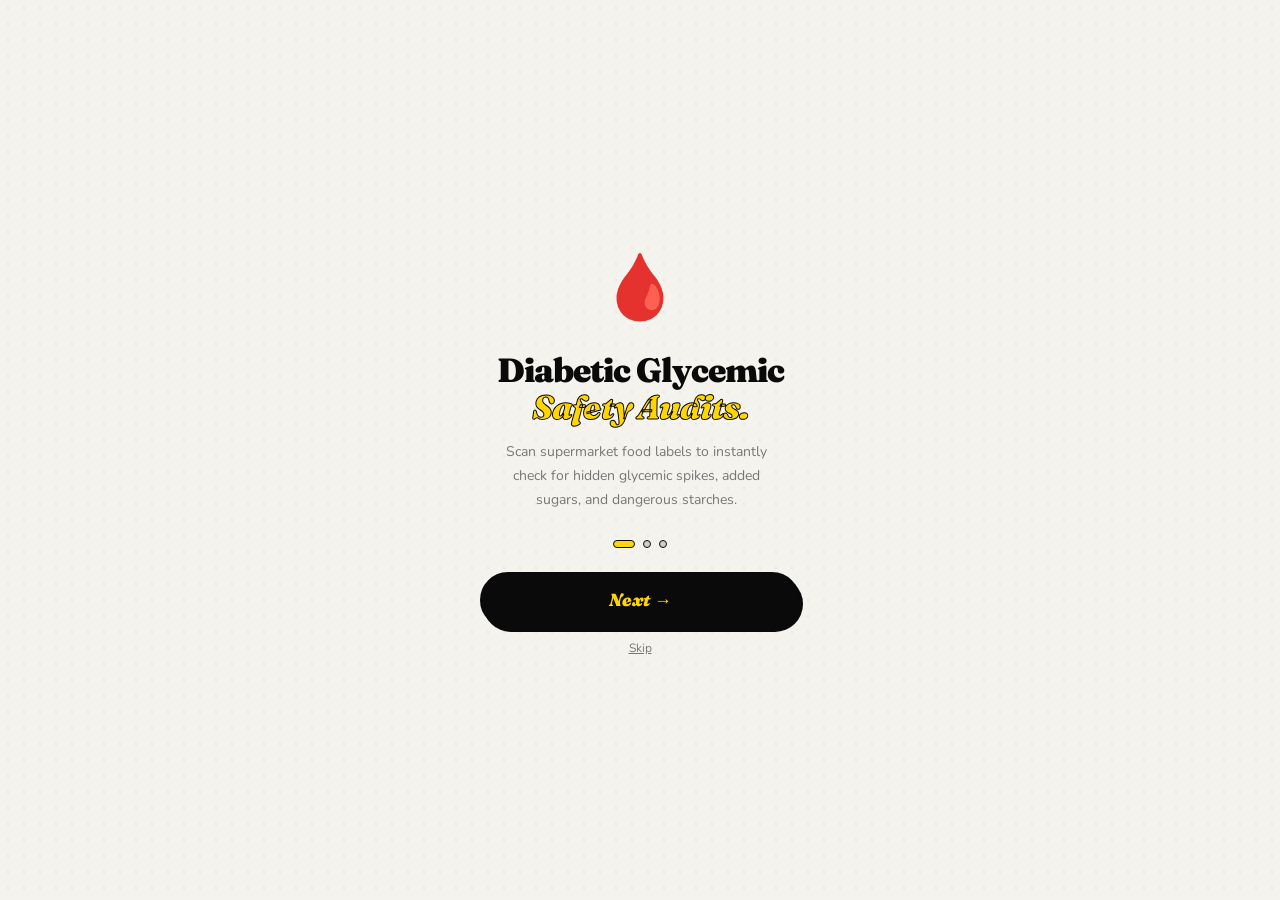
==== commit 30d11b12: "feat: implement local rule-based clinical brain engine and B2B dietitian cohort portal" ====
--- a/static/index.html
+++ b/static/index.html
@@ -10,2900 +10,3561 @@
     href="https://fonts.googleapis.com/css2?family=Fraunces:ital,opsz,wght@0,9..144,400;0,9..144,700;0,9..144,900;1,9..144,400;1,9..144,700&family=Nunito:wght@400;600;700;800;900&family=Space+Mono:ital,wght@0,400;0,700;1,400&display=swap"
     rel="stylesheet">
   <style>
-:root {
-  /* ── Light mode (default) ── */
-  --white: #FFFFFF;
-  --ink: #0A0A0A;
-  --bg: #F5F3EE;
-  --yellow: #FFD600;
-  --pink: #FF2D78;
-  --blue: #0047FF;
-  --mint: #00C896;
-  --orange: #FF6B00;
-  --lilac: #C084FC;
-  --red: #FF1744;
-  --cream: #FFF8E8;
-  --muted: #777;
-  --green: #00A878;
-  --shadow-sticker: 3px 4px 0px var(--ink);
-  --shadow-card: 4px 6px 0px rgba(10, 10, 10, 0.14);
-  --shadow-sm: 2px 3px 0px rgba(10, 10, 10, 0.12);
-  --border: 2px solid var(--ink);
-  --r: 16px;
-  --r-pill: 100px;
-  /* nav height + iOS safe area */
-  --nav-h: 60px;
-  --nav-bottom: env(safe-area-inset-bottom, 0px);
-}
-
-/* ── Dark mode token overrides ── */
-[data-theme="dark"] {
-  --white: #1A1A1A;
-  --ink: #F0EDE6;
-  --bg: #111111;
-  --cream: #1E1C18;
-  --muted: #8A8A8A;
-  --shadow-sticker: 3px 4px 0px rgba(240, 237, 230, 0.15);
-  --shadow-card: 4px 6px 0px rgba(0, 0, 0, 0.5);
-  --shadow-sm: 2px 3px 0px rgba(0, 0, 0, 0.4);
-  --border: 2px solid rgba(240, 237, 230, 0.18);
-}
-
-*,
-*::before,
-*::after {
-  margin: 0;
-  padding: 0;
-  box-sizing: border-box;
-  -webkit-tap-highlight-color: transparent
-}
-
-html,
-body {
-  width: 100%;
-  height: 100%;
-  overflow: hidden;
-  background: var(--bg)
-}
-
-body {
-  font-family: 'Nunito', sans-serif;
-  color: var(--ink)
-}
-
-button {
-  font-family: inherit;
-  cursor: pointer;
-  border: none;
-  outline: none
-}
-
-input,
-textarea,
-select {
-  font-family: inherit;
-  outline: none
-}
-
-/* halftone dot texture */
-body::after {
-  content: '';
-  position: fixed;
-  inset: 0;
-  z-index: 9998;
-  pointer-events: none;
-  background-image: radial-gradient(circle, rgba(10, 10, 10, 0.05) 1px, transparent 1px);
-  background-size: 16px 16px
-}
-
-/* screen system */
-.screen {
-  position: fixed;
-  inset: 0;
-  z-index: 10;
-  display: flex;
-  flex-direction: column;
-  background: var(--bg);
-  overflow: hidden;
-  opacity: 0;
-  pointer-events: none;
-  transform: scale(0.96) translateY(12px);
-  transition: opacity 0.3s ease, transform 0.3s cubic-bezier(0.34, 1.2, 0.64, 1);
-  will-change: opacity, transform;
-  backface-visibility: hidden
-}
-
-.screen.active {
-  opacity: 1;
-  pointer-events: all;
-  transform: scale(1) translateY(0)
-}
-
-.screen.exit {
-  opacity: 0;
-  transform: scale(1.02) translateY(-8px);
-  pointer-events: none;
-  transition: opacity 0.22s ease, transform 0.22s ease
-}
-
-/* app header */
-.app-header {
-  flex-shrink: 0;
-  padding: 12px 18px 10px;
-  display: flex;
-  justify-content: space-between;
-  align-items: center;
-  background: var(--bg);
-  border-bottom: var(--border);
-  z-index: 5
-}
-
-.app-logo {
-  font-family: 'Fraunces', serif;
-  font-weight: 900;
-  font-size: 1.5rem;
-  letter-spacing: -2px;
-  color: var(--ink)
-}
-
-.app-logo em {
-  color: var(--yellow);
-  font-style: italic;
-  -webkit-text-stroke: 1px var(--ink)
-}
-
-.header-pill {
-  background: var(--white);
-  border: var(--border);
-  border-radius: var(--r-pill);
-  padding: 5px 13px;
-  font-size: 11px;
-  font-weight: 800;
-  cursor: pointer;
-  box-shadow: var(--shadow-sticker);
-  transition: transform 0.1s, box-shadow 0.1s;
-  display: flex;
-  align-items: center;
-  gap: 6px
-}
-
-.header-pill:active {
-  transform: translateY(2px);
-  box-shadow: none
-}
-
-/* quota badge */
-.quota-pill {
-  background: var(--cream);
-  border: var(--border);
-  border-radius: var(--r-pill);
-  padding: 5px 11px;
-  font-family: 'Space Mono', monospace;
-  font-size: 10px;
-  font-weight: 700;
-  display: flex;
-  align-items: center;
-  gap: 5px;
-  box-shadow: var(--shadow-sm)
-}
-
-.quota-dot {
-  width: 7px;
-  height: 7px;
-  border-radius: 50%;
-  background: var(--mint);
-  border: 1px solid var(--ink);
-  animation: qdot-pulse 2.4s ease-in-out infinite
-}
-
-.quota-dot.warn {
-  background: var(--orange)
-}
-
-.quota-dot.low {
-  background: var(--red)
-}
-
-@keyframes qdot-pulse {
-
-  0%,
-  100% {
-    transform: scale(1)
-  }
-
-  50% {
-    transform: scale(1.5)
-  }
-}
-
-/* scrollable inner */
-.scroll-inner {
-  flex: 1;
-  overflow-y: auto;
-  -webkit-overflow-scrolling: touch;
-  scrollbar-width: none
-}
-
-.scroll-inner::-webkit-scrollbar {
-  display: none
-}
-
-/* ── SECTION LABEL */
-.section-label {
-  font-size: 9px;
-  font-weight: 800;
-  letter-spacing: 2.5px;
-  text-transform: uppercase;
-  color: var(--muted);
-  margin-bottom: 8px
-}
-
-/* ── CHIPS */
-.chip-row {
-  display: flex;
-  gap: 6px;
-  flex-wrap: wrap;
-  margin-bottom: 14px
-}
-
-.chip {
-  padding: 6px 13px;
-  border-radius: var(--r-pill);
-  border: var(--border);
-  background: var(--white);
-  font-size: 11px;
-  font-weight: 800;
-  color: var(--ink);
-  cursor: pointer;
-  box-shadow: var(--shadow-sm);
-  transition: all 0.15s cubic-bezier(0.34, 1.56, 0.64, 1)
-}
-
-.chip:hover {
-  transform: translateY(-2px)
-}
-
-.chip.active {
-  background: var(--yellow);
-  box-shadow: var(--shadow-sticker);
-  transform: translateY(-2px)
-}
-
-.lang-chip {
-  font-family: 'Space Mono', monospace;
-  font-size: 10px;
-  padding: 5px 11px
-}
-
-/* ════════════════════════════════════
+    :root {
+      /* ── Light mode (default) ── */
+      --white: #FFFFFF;
+      --ink: #0A0A0A;
+      --bg: #F5F3EE;
+      --yellow: #FFD600;
+      --pink: #FF2D78;
+      --blue: #0047FF;
+      --mint: #00C896;
+      --orange: #FF6B00;
+      --lilac: #C084FC;
+      --red: #FF1744;
+      --cream: #FFF8E8;
+      --muted: #777;
+      --green: #00A878;
+      --shadow-sticker: 3px 4px 0px var(--ink);
+      --shadow-card: 4px 6px 0px rgba(10, 10, 10, 0.14);
+      --shadow-sm: 2px 3px 0px rgba(10, 10, 10, 0.12);
+      --border: 2px solid var(--ink);
+      --r: 16px;
+      --r-pill: 100px;
+      /* nav height + iOS safe area */
+      --nav-h: 60px;
+      --nav-bottom: env(safe-area-inset-bottom, 0px);
+    }
+
+    /* ── Dark mode token overrides ── */
+    [data-theme="dark"] {
+      --white: #1A1A1A;
+      --ink: #F0EDE6;
+      --bg: #111111;
+      --cream: #1E1C18;
+      --muted: #8A8A8A;
+      --shadow-sticker: 3px 4px 0px rgba(240, 237, 230, 0.15);
+      --shadow-card: 4px 6px 0px rgba(0, 0, 0, 0.5);
+      --shadow-sm: 2px 3px 0px rgba(0, 0, 0, 0.4);
+      --border: 2px solid rgba(240, 237, 230, 0.18);
+    }
+
+    *,
+    *::before,
+    *::after {
+      margin: 0;
+      padding: 0;
+      box-sizing: border-box;
+      -webkit-tap-highlight-color: transparent
+    }
+
+    html,
+    body {
+      width: 100%;
+      height: 100%;
+      overflow: hidden;
+      background: var(--bg)
+    }
+
+    body {
+      font-family: 'Nunito', sans-serif;
+      color: var(--ink)
+    }
+
+    button {
+      font-family: inherit;
+      cursor: pointer;
+      border: none;
+      outline: none
+    }
+
+    input,
+    textarea,
+    select {
+      font-family: inherit;
+      outline: none
+    }
+
+    /* halftone dot texture */
+    body::after {
+      content: '';
+      position: fixed;
+      inset: 0;
+      z-index: 9998;
+      pointer-events: none;
+      background-image: radial-gradient(circle, rgba(10, 10, 10, 0.05) 1px, transparent 1px);
+      background-size: 16px 16px
+    }
+
+    /* screen system */
+    .screen {
+      position: fixed;
+      inset: 0;
+      z-index: 10;
+      display: flex;
+      flex-direction: column;
+      background: var(--bg);
+      overflow: hidden;
+      opacity: 0;
+      pointer-events: none;
+      transform: scale(0.96) translateY(12px);
+      transition: opacity 0.3s ease, transform 0.3s cubic-bezier(0.34, 1.2, 0.64, 1);
+      will-change: opacity, transform;
+      backface-visibility: hidden
+    }
+
+    .screen.active {
+      opacity: 1;
+      pointer-events: all;
+      transform: scale(1) translateY(0)
+    }
+
+    .screen.exit {
+      opacity: 0;
+      transform: scale(1.02) translateY(-8px);
+      pointer-events: none;
+      transition: opacity 0.22s ease, transform 0.22s ease
+    }
+
+    /* app header */
+    .app-header {
+      flex-shrink: 0;
+      padding: 12px 18px 10px;
+      display: flex;
+      justify-content: space-between;
+      align-items: center;
+      background: var(--bg);
+      border-bottom: var(--border);
+      z-index: 5
+    }
+
+    .app-logo {
+      font-family: 'Fraunces', serif;
+      font-weight: 900;
+      font-size: 1.5rem;
+      letter-spacing: -2px;
+      color: var(--ink)
+    }
+
+    .app-logo em {
+      color: var(--yellow);
+      font-style: italic;
+      -webkit-text-stroke: 1px var(--ink)
+    }
+
+    .header-pill {
+      background: var(--white);
+      border: var(--border);
+      border-radius: var(--r-pill);
+      padding: 5px 13px;
+      font-size: 11px;
+      font-weight: 800;
+      cursor: pointer;
+      box-shadow: var(--shadow-sticker);
+      transition: transform 0.1s, box-shadow 0.1s;
+      display: flex;
+      align-items: center;
+      gap: 6px
+    }
+
+    .header-pill:active {
+      transform: translateY(2px);
+      box-shadow: none
+    }
+
+    /* quota badge */
+    .quota-pill {
+      background: var(--cream);
+      border: var(--border);
+      border-radius: var(--r-pill);
+      padding: 5px 11px;
+      font-family: 'Space Mono', monospace;
+      font-size: 10px;
+      font-weight: 700;
+      display: flex;
+      align-items: center;
+      gap: 5px;
+      box-shadow: var(--shadow-sm)
+    }
+
+    .quota-dot {
+      width: 7px;
+      height: 7px;
+      border-radius: 50%;
+      background: var(--mint);
+      border: 1px solid var(--ink);
+      animation: qdot-pulse 2.4s ease-in-out infinite
+    }
+
+    .quota-dot.warn {
+      background: var(--orange)
+    }
+
+    .quota-dot.low {
+      background: var(--red)
+    }
+
+    @keyframes qdot-pulse {
+
+      0%,
+      100% {
+        transform: scale(1)
+      }
+
+      50% {
+        transform: scale(1.5)
+      }
+    }
+
+    /* scrollable inner */
+    .scroll-inner {
+      flex: 1;
+      overflow-y: auto;
+      -webkit-overflow-scrolling: touch;
+      scrollbar-width: none
+    }
+
+    .scroll-inner::-webkit-scrollbar {
+      display: none
+    }
+
+    /* ── SECTION LABEL */
+    .section-label {
+      font-size: 9px;
+      font-weight: 800;
+      letter-spacing: 2.5px;
+      text-transform: uppercase;
+      color: var(--muted);
+      margin-bottom: 8px
+    }
+
+    /* ── CHIPS */
+    .chip-row {
+      display: flex;
+      gap: 6px;
+      flex-wrap: wrap;
+      margin-bottom: 14px
+    }
+
+    .chip {
+      padding: 6px 13px;
+      border-radius: var(--r-pill);
+      border: var(--border);
+      background: var(--white);
+      font-size: 11px;
+      font-weight: 800;
+      color: var(--ink);
+      cursor: pointer;
+      box-shadow: var(--shadow-sm);
+      transition: all 0.15s cubic-bezier(0.34, 1.56, 0.64, 1)
+    }
+
+    .chip:hover {
+      transform: translateY(-2px)
+    }
+
+    .chip.active {
+      background: var(--yellow);
+      box-shadow: var(--shadow-sticker);
+      transform: translateY(-2px)
+    }
+
+    .lang-chip {
+      font-family: 'Space Mono', monospace;
+      font-size: 10px;
+      padding: 5px 11px
+    }
+
+    /* ════════════════════════════════════
    S-SCAN — THE PORTAL
 ════════════════════════════════════ */
-.portal-section {
-  display: flex;
-  flex-direction: column;
-  align-items: center;
-  padding: 16px 0 8px
-}
-
-.scan-eyebrow {
-  font-family: 'Space Mono', monospace;
-  font-size: 9px;
-  font-weight: 700;
-  letter-spacing: 3px;
-  text-transform: uppercase;
-  color: var(--muted);
-  margin-bottom: 20px;
-  text-align: center
-}
-
-/* portal rings */
-.portal-wrap {
-  position: relative;
-  width: 220px;
-  height: 220px;
-  display: flex;
-  align-items: center;
-  justify-content: center;
-  cursor: pointer;
-  margin-bottom: 18px
-}
-
-.portal-ring {
-  position: absolute;
-  border-radius: 50%;
-  pointer-events: none;
-  animation: portal-breath 3.8s ease-in-out infinite
-}
-
-.portal-ring:nth-child(1) {
-  width: 220px;
-  height: 220px;
-  border: 1.5px solid rgba(10, 10, 10, 0.12)
-}
-
-.portal-ring:nth-child(2) {
-  width: 184px;
-  height: 184px;
-  border: 1.5px solid rgba(10, 10, 10, 0.18);
-  animation-delay: 0.6s
-}
-
-.portal-ring:nth-child(3) {
-  width: 148px;
-  height: 148px;
-  border: 1.5px solid rgba(10, 10, 10, 0.25);
-  animation-delay: 1.2s
-}
-
-@keyframes portal-breath {
-
-  0%,
-  100% {
-    transform: scale(1);
-    opacity: .8
-  }
-
-  50% {
-    transform: scale(1.035);
-    opacity: 1
-  }
-}
-
-.portal-orbit {
-  position: absolute;
-  width: 184px;
-  height: 184px;
-  border-radius: 50%;
-  pointer-events: none;
-  animation: portal-orbit-spin 11s linear infinite
-}
-
-.portal-orbit:nth-child(5) {
-  width: 148px;
-  height: 148px;
-  animation-duration: 16s;
-  animation-direction: reverse
-}
-
-.portal-orbit-dot {
-  position: absolute;
-  top: -4px;
-  left: 50%;
-  transform: translateX(-50%);
-  width: 8px;
-  height: 8px;
-  border-radius: 50%;
-  background: var(--yellow);
-  border: 1.5px solid var(--ink);
-  box-shadow: var(--shadow-sm)
-}
-
-.portal-orbit:nth-child(5) .portal-orbit-dot {
-  background: var(--pink);
-  top: auto;
-  bottom: -4px;
-  width: 6px;
-  height: 6px
-}
-
-@keyframes portal-orbit-spin {
-  to {
-    transform: rotate(360deg)
-  }
-}
-
-/* portal core (the tappable center) */
-.portal-core {
-  width: 118px;
-  height: 118px;
-  border-radius: 50%;
-  background: var(--white);
-  border: var(--border);
-  box-shadow: var(--shadow-sticker);
-  display: flex;
-  flex-direction: column;
-  align-items: center;
-  justify-content: center;
-  gap: 4px;
-  position: relative;
-  z-index: 2;
-  transition: transform 0.2s cubic-bezier(0.34, 1.56, 0.64, 1), box-shadow 0.15s
-}
-
-.portal-core:hover {
-  transform: scale(1.06);
-  box-shadow: 5px 6px 0px var(--ink)
-}
-
-.portal-core:active {
-  transform: scale(0.96) translateY(2px);
-  box-shadow: 1px 2px 0px var(--ink)
-}
-
-.portal-icon {
-  font-size: 2.4rem;
-  filter: drop-shadow(0 2px 0 rgba(10, 10, 10, 0.2))
-}
-
-.portal-cta-text {
-  font-family: 'Fraunces', serif;
-  font-size: 9px;
-  font-style: italic;
-  font-weight: 700;
-  color: var(--muted);
-  animation: portal-breath 3.8s ease-in-out infinite;
-  text-align: center
-}
-
-/* ── FIX: image preview (was broken — z-index war with portal-core) */
-.portal-preview-wrap {
-  position: absolute;
-  inset: 42px;
-  border-radius: 50%;
-  overflow: hidden;
-  border: var(--border);
-  z-index: 4;
-  display: none;
-  box-shadow: var(--shadow-sticker)
-}
-
-.portal-preview-wrap.visible {
-  display: block
-}
-
-.portal-preview-wrap img {
-  width: 100%;
-  height: 100%;
-  object-fit: cover;
-  display: block
-}
-
-.portal-preview-badge {
-  position: absolute;
-  bottom: 0;
-  left: 0;
-  right: 0;
-  padding: 4px;
-  background: rgba(255, 255, 255, 0.92);
-  border-top: var(--border);
-  font-size: 8.5px;
-  font-weight: 800;
-  text-transform: uppercase;
-  letter-spacing: 1px;
-  text-align: center;
-  font-family: 'Space Mono', monospace
-}
-
-/* quality strip */
-.quality-strip {
-  display: none;
-  width: 100%;
-  background: var(--white);
-  border: var(--border);
-  border-radius: var(--r);
-  padding: 9px 14px;
-  box-shadow: var(--shadow-sm);
-  gap: 10px;
-  align-items: center;
-  margin-bottom: 10px
-}
-
-.quality-strip.visible {
-  display: flex
-}
-
-.qs-label {
-  font-size: 10px;
-  font-weight: 800;
-  text-transform: uppercase;
-  letter-spacing: 1px;
-  flex-shrink: 0
-}
-
-.qs-bar {
-  flex: 1;
-  height: 8px;
-  background: #E8E4DE;
-  border: 1.5px solid var(--ink);
-  border-radius: 4px;
-  overflow: hidden
-}
-
-.qs-fill {
-  height: 100%;
-  width: 0%;
-  border-radius: 3px;
-  transition: width 0.9s cubic-bezier(0.34, 1.56, 0.64, 1);
-  background: var(--mint)
-}
-
-.qs-badge {
-  font-size: 10px;
-  font-weight: 800;
-  color: var(--mint);
-  font-family: 'Space Mono', monospace;
-  white-space: nowrap
-}
-
-/* scan action buttons */
-.scan-btn-row {
-  display: grid;
-  grid-template-columns: 1fr 1fr;
-  gap: 10px;
-  margin-bottom: 12px
-}
-
-.scan-btn {
-  background: var(--white);
-  border: var(--border);
-  border-radius: var(--r);
-  padding: 12px 10px;
-  display: flex;
-  align-items: center;
-  justify-content: center;
-  gap: 8px;
-  font-size: 13px;
-  font-weight: 800;
-  color: var(--ink);
-  box-shadow: var(--shadow-card);
-  transition: transform 0.15s cubic-bezier(0.34, 1.56, 0.64, 1), box-shadow 0.1s
-}
-
-.scan-btn:active {
-  transform: translateY(3px);
-  box-shadow: none
-}
-
-/* analyse CTA */
-.analyse-cta {
-  display: none;
-  width: 100%;
-  background: var(--ink);
-  color: var(--yellow);
-  border: var(--border);
-  border-radius: var(--r-pill);
-  padding: 15px;
-  font-family: 'Fraunces', serif;
-  font-weight: 900;
-  font-size: 1.1rem;
-  font-style: italic;
-  letter-spacing: -0.5px;
-  box-shadow: var(--shadow-sticker);
-  margin-bottom: 13px;
-  transition: transform 0.15s, box-shadow 0.1s
-}
-
-.analyse-cta:active {
-  transform: translateY(3px);
-  box-shadow: none
-}
-
-.analyse-cta.visible {
-  display: block
-}
-
-/* voice logging */
-.voice-btn {
-  width: 100%;
-  background: var(--cream);
-  border: var(--border);
-  border-radius: var(--r);
-  padding: 12px;
-  display: flex;
-  align-items: center;
-  gap: 10px;
-  font-size: 13px;
-  font-weight: 800;
-  box-shadow: var(--shadow-sm);
-  margin-bottom: 12px;
-  transition: all 0.2s
-}
-
-.voice-btn.listening {
-  background: var(--pink);
-  color: #fff;
-  animation: voice-pulse 1s ease-in-out infinite
-}
-
-.voice-transcript {
-  font-size: 11px;
-  font-weight: 600;
-  color: var(--muted);
-  flex: 1;
-  text-align: left;
-  font-style: italic
-}
-
-@keyframes voice-pulse {
-
-  0%,
-  100% {
-    transform: scale(1)
-  }
-
-  50% {
-    transform: scale(1.02)
-  }
-}
-
-/* ════════════════════════════════════
+    .portal-section {
+      display: flex;
+      flex-direction: column;
+      align-items: center;
+      padding: 16px 0 8px
+    }
+
+    .scan-eyebrow {
+      font-family: 'Space Mono', monospace;
+      font-size: 9px;
+      font-weight: 700;
+      letter-spacing: 3px;
+      text-transform: uppercase;
+      color: var(--muted);
+      margin-bottom: 20px;
+      text-align: center
+    }
+
+    /* portal rings */
+    .portal-wrap {
+      position: relative;
+      width: 220px;
+      height: 220px;
+      display: flex;
+      align-items: center;
+      justify-content: center;
+      cursor: pointer;
+      margin-bottom: 18px
+    }
+
+    .portal-ring {
+      position: absolute;
+      border-radius: 50%;
+      pointer-events: none;
+      animation: portal-breath 3.8s ease-in-out infinite
+    }
+
+    .portal-ring:nth-child(1) {
+      width: 220px;
+      height: 220px;
+      border: 1.5px solid rgba(10, 10, 10, 0.12)
+    }
+
+    .portal-ring:nth-child(2) {
+      width: 184px;
+      height: 184px;
+      border: 1.5px solid rgba(10, 10, 10, 0.18);
+      animation-delay: 0.6s
+    }
+
+    .portal-ring:nth-child(3) {
+      width: 148px;
+      height: 148px;
+      border: 1.5px solid rgba(10, 10, 10, 0.25);
+      animation-delay: 1.2s
+    }
+
+    @keyframes portal-breath {
+
+      0%,
+      100% {
+        transform: scale(1);
+        opacity: .8
+      }
+
+      50% {
+        transform: scale(1.035);
+        opacity: 1
+      }
+    }
+
+    .portal-orbit {
+      position: absolute;
+      width: 184px;
+      height: 184px;
+      border-radius: 50%;
+      pointer-events: none;
+      animation: portal-orbit-spin 11s linear infinite
+    }
+
+    .portal-orbit:nth-child(5) {
+      width: 148px;
+      height: 148px;
+      animation-duration: 16s;
+      animation-direction: reverse
+    }
+
+    .portal-orbit-dot {
+      position: absolute;
+      top: -4px;
+      left: 50%;
+      transform: translateX(-50%);
+      width: 8px;
+      height: 8px;
+      border-radius: 50%;
+      background: var(--yellow);
+      border: 1.5px solid var(--ink);
+      box-shadow: var(--shadow-sm)
+    }
+
+    .portal-orbit:nth-child(5) .portal-orbit-dot {
+      background: var(--pink);
+      top: auto;
+      bottom: -4px;
+      width: 6px;
+      height: 6px
+    }
+
+    @keyframes portal-orbit-spin {
+      to {
+        transform: rotate(360deg)
+      }
+    }
+
+    /* portal core (the tappable center) */
+    .portal-core {
+      width: 118px;
+      height: 118px;
+      border-radius: 50%;
+      background: var(--white);
+      border: var(--border);
+      box-shadow: var(--shadow-sticker);
+      display: flex;
+      flex-direction: column;
+      align-items: center;
+      justify-content: center;
+      gap: 4px;
+      position: relative;
+      z-index: 2;
+      transition: transform 0.2s cubic-bezier(0.34, 1.56, 0.64, 1), box-shadow 0.15s
+    }
+
+    .portal-core:hover {
+      transform: scale(1.06);
+      box-shadow: 5px 6px 0px var(--ink)
+    }
+
+    .portal-core:active {
+      transform: scale(0.96) translateY(2px);
+      box-shadow: 1px 2px 0px var(--ink)
+    }
+
+    .portal-icon {
+      font-size: 2.4rem;
+      filter: drop-shadow(0 2px 0 rgba(10, 10, 10, 0.2))
+    }
+
+    .portal-cta-text {
+      font-family: 'Fraunces', serif;
+      font-size: 9px;
+      font-style: italic;
+      font-weight: 700;
+      color: var(--muted);
+      animation: portal-breath 3.8s ease-in-out infinite;
+      text-align: center
+    }
+
+    /* ── FIX: image preview (was broken — z-index war with portal-core) */
+    .portal-preview-wrap {
+      position: absolute;
+      inset: 42px;
+      border-radius: 50%;
+      overflow: hidden;
+      border: var(--border);
+      z-index: 4;
+      display: none;
+      box-shadow: var(--shadow-sticker)
+    }
+
+    .portal-preview-wrap.visible {
+      display: block
+    }
+
+    .portal-preview-wrap img {
+      width: 100%;
+      height: 100%;
+      object-fit: cover;
+      display: block
+    }
+
+    .portal-preview-badge {
+      position: absolute;
+      bottom: 0;
+      left: 0;
+      right: 0;
+      padding: 4px;
+      background: rgba(255, 255, 255, 0.92);
+      border-top: var(--border);
+      font-size: 8.5px;
+      font-weight: 800;
+      text-transform: uppercase;
+      letter-spacing: 1px;
+      text-align: center;
+      font-family: 'Space Mono', monospace
+    }
+
+    /* quality strip */
+    .quality-strip {
+      display: none;
+      width: 100%;
+      background: var(--white);
+      border: var(--border);
+      border-radius: var(--r);
+      padding: 9px 14px;
+      box-shadow: var(--shadow-sm);
+      gap: 10px;
+      align-items: center;
+      margin-bottom: 10px
+    }
+
+    .quality-strip.visible {
+      display: flex
+    }
+
+    .qs-label {
+      font-size: 10px;
+      font-weight: 800;
+      text-transform: uppercase;
+      letter-spacing: 1px;
+      flex-shrink: 0
+    }
+
+    .qs-bar {
+      flex: 1;
+      height: 8px;
+      background: #E8E4DE;
+      border: 1.5px solid var(--ink);
+      border-radius: 4px;
+      overflow: hidden
+    }
+
+    .qs-fill {
+      height: 100%;
+      width: 0%;
+      border-radius: 3px;
+      transition: width 0.9s cubic-bezier(0.34, 1.56, 0.64, 1);
+      background: var(--mint)
+    }
+
+    .qs-badge {
+      font-size: 10px;
+      font-weight: 800;
+      color: var(--mint);
+      font-family: 'Space Mono', monospace;
+      white-space: nowrap
+    }
+
+    /* scan action buttons */
+    .scan-btn-row {
+      display: grid;
+      grid-template-columns: 1fr 1fr;
+      gap: 10px;
+      margin-bottom: 12px
+    }
+
+    .scan-btn {
+      background: var(--white);
+      border: var(--border);
+      border-radius: var(--r);
+      padding: 12px 10px;
+      display: flex;
+      align-items: center;
+      justify-content: center;
+      gap: 8px;
+      font-size: 13px;
+      font-weight: 800;
+      color: var(--ink);
+      box-shadow: var(--shadow-card);
+      transition: transform 0.15s cubic-bezier(0.34, 1.56, 0.64, 1), box-shadow 0.1s
+    }
+
+    .scan-btn:active {
+      transform: translateY(3px);
+      box-shadow: none
+    }
+
+    /* analyse CTA */
+    .analyse-cta {
+      display: none;
+      width: 100%;
+      background: var(--ink);
+      color: var(--yellow);
+      border: var(--border);
+      border-radius: var(--r-pill);
+      padding: 15px;
+      font-family: 'Fraunces', serif;
+      font-weight: 900;
+      font-size: 1.1rem;
+      font-style: italic;
+      letter-spacing: -0.5px;
+      box-shadow: var(--shadow-sticker);
+      margin-bottom: 13px;
+      transition: transform 0.15s, box-shadow 0.1s
+    }
+
+    .analyse-cta:active {
+      transform: translateY(3px);
+      box-shadow: none
+    }
+
+    .analyse-cta.visible {
+      display: block
+    }
+
+    /* voice logging */
+    .voice-btn {
+      width: 100%;
+      background: var(--cream);
+      border: var(--border);
+      border-radius: var(--r);
+      padding: 12px;
+      display: flex;
+      align-items: center;
+      gap: 10px;
+      font-size: 13px;
+      font-weight: 800;
+      box-shadow: var(--shadow-sm);
+      margin-bottom: 12px;
+      transition: all 0.2s
+    }
+
+    .voice-btn.listening {
+      background: var(--pink);
+      color: #fff;
+      animation: voice-pulse 1s ease-in-out infinite
+    }
+
+    .voice-transcript {
+      font-size: 11px;
+      font-weight: 600;
+      color: var(--muted);
+      flex: 1;
+      text-align: left;
+      font-style: italic
+    }
+
+    @keyframes voice-pulse {
+
+      0%,
+      100% {
+        transform: scale(1)
+      }
+
+      50% {
+        transform: scale(1.02)
+      }
+    }
+
+    /* ════════════════════════════════════
    S-CAMERA — LIVE VIEWFINDER
 ════════════════════════════════════ */
-#s-camera {
-  background: #000;
-  z-index: 20
-}
-
-.camera-viewport {
-  flex: 1;
-  position: relative;
-  overflow: hidden;
-  display: flex;
-  align-items: center;
-  justify-content: center
-}
-
-#camera-video {
-  width: 100%;
-  height: 100%;
-  object-fit: cover;
-  display: block
-}
-
-/* AR-style reticle */
-.camera-reticle {
-  position: absolute;
-  width: 220px;
-  height: 220px;
-  pointer-events: none
-}
-
-.reticle-corner {
-  position: absolute;
-  width: 24px;
-  height: 24px;
-  border-color: #FFD600;
-  border-style: solid;
-  border-width: 3px
-}
-
-.rc-tl {
-  top: 0;
-  left: 0;
-  border-right: none;
-  border-bottom: none
-}
-
-.rc-tr {
-  top: 0;
-  right: 0;
-  border-left: none;
-  border-bottom: none
-}
-
-.rc-bl {
-  bottom: 0;
-  left: 0;
-  border-right: none;
-  border-top: none
-}
-
-.rc-br {
-  bottom: 0;
-  right: 0;
-  border-left: none;
-  border-top: none
-}
-
-.reticle-scan-line {
-  position: absolute;
-  left: 0;
-  right: 0;
-  height: 2px;
-  background: linear-gradient(to right, transparent, #FFD600, transparent);
-  animation: scan-sweep 2s ease-in-out infinite
-}
-
-@keyframes scan-sweep {
-  0% {
-    top: 10%
-  }
-
-  50% {
-    top: 85%
-  }
-
-  100% {
-    top: 10%
-  }
-}
-
-/* barcode hit indicator */
-.barcode-hit {
-  position: absolute;
-  background: rgba(255, 214, 0, 0.25);
-  border: 2px solid var(--yellow);
-  border-radius: 8px;
-  pointer-events: none;
-  display: none;
-  transition: all 0.15s
-}
-
-/* nutrition overlay (AR display) */
-.camera-overlay-pill {
-  position: absolute;
-  top: 16px;
-  left: 50%;
-  transform: translateX(-50%);
-  background: rgba(10, 10, 10, 0.85);
-  color: var(--yellow);
-  border-radius: var(--r-pill);
-  padding: 6px 14px;
-  font-family: 'Space Mono', monospace;
-  font-size: 10px;
-  font-weight: 700;
-  letter-spacing: 1px;
-  white-space: nowrap;
-  opacity: 0;
-  transition: opacity 0.3s
-}
-
-.camera-overlay-pill.show {
-  opacity: 1
-}
-
-/* camera controls */
-.camera-controls {
-  flex-shrink: 0;
-  background: #111;
-  padding: 16px 24px 24px;
-  display: flex;
-  align-items: center;
-  justify-content: space-between
-}
-
-.cam-ctrl-btn {
-  width: 48px;
-  height: 48px;
-  border-radius: 50%;
-  background: rgba(255, 255, 255, 0.1);
-  border: 1.5px solid rgba(255, 255, 255, 0.2);
-  color: #fff;
-  font-size: 1.3rem;
-  display: flex;
-  align-items: center;
-  justify-content: center;
-  cursor: pointer;
-  transition: all 0.15s
-}
-
-.cam-ctrl-btn:active {
-  transform: scale(0.9);
-  background: rgba(255, 255, 255, 0.2)
-}
-
-.cam-ctrl-btn.on {
-  background: rgba(255, 214, 0, 0.2);
-  border-color: var(--yellow);
-  color: var(--yellow)
-}
-
-.capture-btn {
-  width: 72px;
-  height: 72px;
-  border-radius: 50%;
-  background: var(--white);
-  border: 4px solid rgba(255, 255, 255, 0.4);
-  cursor: pointer;
-  position: relative;
-  transition: transform 0.15s, box-shadow 0.15s;
-  box-shadow: 0 0 0 4px rgba(255, 255, 255, 0.15)
-}
-
-.capture-btn::after {
-  content: '';
-  position: absolute;
-  inset: 8px;
-  border-radius: 50%;
-  background: var(--white)
-}
-
-.capture-btn:active {
-  transform: scale(0.92)
-}
-
-.camera-mode-row {
-  flex-shrink: 0;
-  background: #111;
-  padding: 6px 18px 10px;
-  display: flex;
-  gap: 8px;
-  justify-content: center
-}
-
-.cam-mode-btn {
-  padding: 6px 14px;
-  border-radius: var(--r-pill);
-  border: 1.5px solid rgba(255, 255, 255, 0.2);
-  background: rgba(255, 255, 255, 0.08);
-  color: rgba(255, 255, 255, 0.5);
-  font-size: 10px;
-  font-weight: 800;
-  letter-spacing: 1px;
-  text-transform: uppercase;
-  transition: all 0.15s
-}
-
-.cam-mode-btn.active {
-  background: rgba(255, 214, 0, 0.15);
-  border-color: var(--yellow);
-  color: var(--yellow)
-}
-
-/* ════════════════════════════════════
+    #s-camera {
+      background: #000;
+      z-index: 20
+    }
+
+    .camera-viewport {
+      flex: 1;
+      position: relative;
+      overflow: hidden;
+      display: flex;
+      align-items: center;
+      justify-content: center
+    }
+
+    #camera-video {
+      width: 100%;
+      height: 100%;
+      object-fit: cover;
+      display: block
+    }
+
+    /* AR-style reticle */
+    .camera-reticle {
+      position: absolute;
+      width: 220px;
+      height: 220px;
+      pointer-events: none
+    }
+
+    .reticle-corner {
+      position: absolute;
+      width: 24px;
+      height: 24px;
+      border-color: #FFD600;
+      border-style: solid;
+      border-width: 3px
+    }
+
+    .rc-tl {
+      top: 0;
+      left: 0;
+      border-right: none;
+      border-bottom: none
+    }
+
+    .rc-tr {
+      top: 0;
+      right: 0;
+      border-left: none;
+      border-bottom: none
+    }
+
+    .rc-bl {
+      bottom: 0;
+      left: 0;
+      border-right: none;
+      border-top: none
+    }
+
+    .rc-br {
+      bottom: 0;
+      right: 0;
+      border-left: none;
+      border-top: none
+    }
+
+    .reticle-scan-line {
+      position: absolute;
+      left: 0;
+      right: 0;
+      height: 2px;
+      background: linear-gradient(to right, transparent, #FFD600, transparent);
+      animation: scan-sweep 2s ease-in-out infinite
+    }
+
+    @keyframes scan-sweep {
+      0% {
+        top: 10%
+      }
+
+      50% {
+        top: 85%
+      }
+
+      100% {
+        top: 10%
+      }
+    }
+
+    /* barcode hit indicator */
+    .barcode-hit {
+      position: absolute;
+      background: rgba(255, 214, 0, 0.25);
+      border: 2px solid var(--yellow);
+      border-radius: 8px;
+      pointer-events: none;
+      display: none;
+      transition: all 0.15s
+    }
+
+    /* nutrition overlay (AR display) */
+    .camera-overlay-pill {
+      position: absolute;
+      top: 16px;
+      left: 50%;
+      transform: translateX(-50%);
+      background: rgba(10, 10, 10, 0.85);
+      color: var(--yellow);
+      border-radius: var(--r-pill);
+      padding: 6px 14px;
+      font-family: 'Space Mono', monospace;
+      font-size: 10px;
+      font-weight: 700;
+      letter-spacing: 1px;
+      white-space: nowrap;
+      opacity: 0;
+      transition: opacity 0.3s
+    }
+
+    .camera-overlay-pill.show {
+      opacity: 1
+    }
+
+    /* camera controls */
+    .camera-controls {
+      flex-shrink: 0;
+      background: #111;
+      padding: 16px 24px 24px;
+      display: flex;
+      align-items: center;
+      justify-content: space-between
+    }
+
+    .cam-ctrl-btn {
+      width: 48px;
+      height: 48px;
+      border-radius: 50%;
+      background: rgba(255, 255, 255, 0.1);
+      border: 1.5px solid rgba(255, 255, 255, 0.2);
+      color: #fff;
+      font-size: 1.3rem;
+      display: flex;
+      align-items: center;
+      justify-content: center;
+      cursor: pointer;
+      transition: all 0.15s
+    }
+
+    .cam-ctrl-btn:active {
+      transform: scale(0.9);
+      background: rgba(255, 255, 255, 0.2)
+    }
+
+    .cam-ctrl-btn.on {
+      background: rgba(255, 214, 0, 0.2);
+      border-color: var(--yellow);
+      color: var(--yellow)
+    }
+
+    .capture-btn {
+      width: 72px;
+      height: 72px;
+      border-radius: 50%;
+      background: var(--white);
+      border: 4px solid rgba(255, 255, 255, 0.4);
+      cursor: pointer;
+      position: relative;
+      transition: transform 0.15s, box-shadow 0.15s;
+      box-shadow: 0 0 0 4px rgba(255, 255, 255, 0.15)
+    }
+
+    .capture-btn::after {
+      content: '';
+      position: absolute;
+      inset: 8px;
+      border-radius: 50%;
+      background: var(--white)
+    }
+
+    .capture-btn:active {
+      transform: scale(0.92)
+    }
+
+    .camera-mode-row {
+      flex-shrink: 0;
+      background: #111;
+      padding: 6px 18px 10px;
+      display: flex;
+      gap: 8px;
+      justify-content: center
+    }
+
+    .cam-mode-btn {
+      padding: 6px 14px;
+      border-radius: var(--r-pill);
+      border: 1.5px solid rgba(255, 255, 255, 0.2);
+      background: rgba(255, 255, 255, 0.08);
+      color: rgba(255, 255, 255, 0.5);
+      font-size: 10px;
+      font-weight: 800;
+      letter-spacing: 1px;
+      text-transform: uppercase;
+      transition: all 0.15s
+    }
+
+    .cam-mode-btn.active {
+      background: rgba(255, 214, 0, 0.15);
+      border-color: var(--yellow);
+      color: var(--yellow)
+    }
+
+    /* ════════════════════════════════════
    S-READING — VINE LOADER
 ════════════════════════════════════ */
-#s-reading {
-  justify-content: center;
-  align-items: center
-}
-
-.reading-wrap {
-  display: flex;
-  flex-direction: column;
-  align-items: center;
-  padding: 32px 24px;
-  width: 100%;
-  max-width: 420px
-}
-
-.reading-title {
-  font-family: 'Fraunces', serif;
-  font-size: 1.6rem;
-  font-weight: 900;
-  font-style: italic;
-  color: var(--ink);
-  margin-bottom: 36px;
-  text-align: center;
-  line-height: 1.15
-}
-
-.reading-title em {
-  color: var(--yellow);
-  -webkit-text-stroke: 1px var(--ink)
-}
-
-.vine-wrap {
-  position: relative;
-  width: 2px;
-  height: 160px;
-  margin-bottom: 32px
-}
-
-.vine-track {
-  position: absolute;
-  inset: 0;
-  background: rgba(10, 10, 10, 0.1)
-}
-
-.vine-fill {
-  position: absolute;
-  bottom: 0;
-  left: 0;
-  width: 2px;
-  height: 0%;
-  background: var(--ink);
-  transition: height 0.4s ease;
-  box-shadow: 0 -4px 16px rgba(10, 10, 10, 0.25)
-}
-
-.vine-nodes {
-  position: absolute;
-  inset: 0
-}
-
-.vine-node {
-  position: absolute;
-  left: 50%;
-  transform: translateX(-50%);
-  width: 12px;
-  height: 12px;
-  border-radius: 50%;
-  background: var(--bg);
-  border: 2px solid rgba(10, 10, 10, 0.2);
-  transition: border-color 0.3s, background 0.3s
-}
-
-.vine-node.lit {
-  border-color: var(--ink);
-  background: var(--yellow);
-  box-shadow: 0 0 0 3px rgba(255, 214, 0, 0.3)
-}
-
-.vine-node-label {
-  position: absolute;
-  left: 20px;
-  white-space: nowrap;
-  font-size: 10px;
-  font-weight: 700;
-  letter-spacing: 1px;
-  text-transform: uppercase;
-  color: rgba(10, 10, 10, 0.3);
-  transition: color 0.3s
-}
-
-.vine-node.lit .vine-node-label {
-  color: var(--ink)
-}
-
-.reading-text {
-  font-family: 'Space Mono', monospace;
-  font-size: 10px;
-  color: rgba(10, 10, 10, 0.4);
-  line-height: 1.8;
-  max-width: 300px;
-  text-align: center;
-  min-height: 48px
-}
-
-.reading-text .char {
-  opacity: 0;
-  animation: char-appear 0.05s forwards
-}
-
-@keyframes char-appear {
-  to {
-    opacity: 1
-  }
-}
-
-/* ════════════════════════════════════
+    #s-reading {
+      justify-content: center;
+      align-items: center
+    }
+
+    .reading-wrap {
+      display: flex;
+      flex-direction: column;
+      align-items: center;
+      padding: 32px 24px;
+      width: 100%;
+      max-width: 420px
+    }
+
+    .reading-title {
+      font-family: 'Fraunces', serif;
+      font-size: 1.6rem;
+      font-weight: 900;
+      font-style: italic;
+      color: var(--ink);
+      margin-bottom: 36px;
+      text-align: center;
+      line-height: 1.15
+    }
+
+    .reading-title em {
+      color: var(--yellow);
+      -webkit-text-stroke: 1px var(--ink)
+    }
+
+    .vine-wrap {
+      position: relative;
+      width: 2px;
+      height: 160px;
+      margin-bottom: 32px
+    }
+
+    .vine-track {
+      position: absolute;
+      inset: 0;
+      background: rgba(10, 10, 10, 0.1)
+    }
+
+    .vine-fill {
+      position: absolute;
+      bottom: 0;
+      left: 0;
+      width: 2px;
+      height: 0%;
+      background: var(--ink);
+      transition: height 0.4s ease;
+      box-shadow: 0 -4px 16px rgba(10, 10, 10, 0.25)
+    }
+
+    .vine-nodes {
+      position: absolute;
+      inset: 0
+    }
+
+    .vine-node {
+      position: absolute;
+      left: 50%;
+      transform: translateX(-50%);
+      width: 12px;
+      height: 12px;
+      border-radius: 50%;
+      background: var(--bg);
+      border: 2px solid rgba(10, 10, 10, 0.2);
+      transition: border-color 0.3s, background 0.3s
+    }
+
+    .vine-node.lit {
+      border-color: var(--ink);
+      background: var(--yellow);
+      box-shadow: 0 0 0 3px rgba(255, 214, 0, 0.3)
+    }
+
+    .vine-node-label {
+      position: absolute;
+      left: 20px;
+      white-space: nowrap;
+      font-size: 10px;
+      font-weight: 700;
+      letter-spacing: 1px;
+      text-transform: uppercase;
+      color: rgba(10, 10, 10, 0.3);
+      transition: color 0.3s
+    }
+
+    .vine-node.lit .vine-node-label {
+      color: var(--ink)
+    }
+
+    .reading-text {
+      font-family: 'Space Mono', monospace;
+      font-size: 10px;
+      color: rgba(10, 10, 10, 0.4);
+      line-height: 1.8;
+      max-width: 300px;
+      text-align: center;
+      min-height: 48px
+    }
+
+    .reading-text .char {
+      opacity: 0;
+      animation: char-appear 0.05s forwards
+    }
+
+    @keyframes char-appear {
+      to {
+        opacity: 1
+      }
+    }
+
+    /* ════════════════════════════════════
    S-REVEAL — RESULTS
 ════════════════════════════════════ */
-#s-reveal {
-  overflow: hidden
-}
-
-.reveal-scroll {
-  flex: 1;
-  overflow-y: auto;
-  padding: 0 18px;
-  scrollbar-width: none
-}
-
-.reveal-scroll::-webkit-scrollbar {
-  display: none
-}
-
-.reveal-top {
-  display: flex;
-  justify-content: space-between;
-  align-items: flex-start;
-  padding: 12px 0 8px
-}
-
-.reveal-product {
-  font-family: 'Fraunces', serif;
-  font-weight: 900;
-  font-size: 1.3rem;
-  letter-spacing: -0.5px;
-  line-height: 1.2;
-  max-width: 200px
-}
-
-.reveal-score-group {
-  text-align: right;
-  flex-shrink: 0
-}
-
-.reveal-score {
-  font-family: 'Fraunces', serif;
-  font-weight: 900;
-  font-size: 3.6rem;
-  letter-spacing: -4px;
-  line-height: 0.95;
-  display: block
-}
-
-.reveal-verdict-label {
-  font-size: 9px;
-  font-weight: 800;
-  letter-spacing: 2px;
-  text-transform: uppercase;
-  margin-top: 4px;
-  display: block
-}
-
-.reveal-thumb {
-  width: 48px;
-  height: 48px;
-  border-radius: 10px;
-  object-fit: cover;
-  border: var(--border);
-  box-shadow: var(--shadow-sm);
-  flex-shrink: 0;
-  margin-right: 8px
-}
-
-/* confidence strip */
-.confidence-strip {
-  display: flex;
-  align-items: center;
-  gap: 8px;
-  padding: 6px 0 10px;
-  font-family: 'Space Mono', monospace;
-  font-size: 9px;
-  color: var(--muted)
-}
-
-.conf-dot {
-  width: 6px;
-  height: 6px;
-  border-radius: 50%;
-  background: var(--mint);
-  border: 1px solid var(--ink)
-}
-
-/* satellite orb */
-.orb-stage {
-  display: flex;
-  justify-content: center;
-  padding: 6px 0 4px;
-  position: relative
-}
-
-.score-orb-wrap {
-  position: relative;
-  width: 190px;
-  height: 190px
-}
-
-.score-orb {
-  position: absolute;
-  inset: 28px;
-  border-radius: 50%;
-  background: var(--white);
-  border: var(--border);
-  box-shadow: var(--shadow-sticker);
-  display: flex;
-  flex-direction: column;
-  align-items: center;
-  justify-content: center;
-  cursor: pointer;
-  z-index: 2;
-  transition: transform 0.2s cubic-bezier(0.34, 1.56, 0.64, 1), box-shadow 0.1s
-}
-
-.score-orb:hover {
-  transform: scale(1.05);
-  box-shadow: 5px 6px 0 var(--ink)
-}
-
-.score-orb:active {
-  transform: scale(0.96) translateY(2px);
-  box-shadow: 1px 2px 0 var(--ink)
-}
-
-.orb-num {
-  font-family: 'Fraunces', serif;
-  font-weight: 900;
-  font-size: 2.8rem;
-  letter-spacing: -3px;
-  line-height: 1
-}
-
-.orb-denom {
-  font-size: 11px;
-  font-weight: 700;
-  color: var(--muted);
-  font-family: 'Space Mono', monospace
-}
-
-.orb-pulse-ring {
-  position: absolute;
-  inset: 22px;
-  border-radius: 50%;
-  border: 1.5px solid;
-  opacity: 0.4;
-  animation: orb-pulse 2.8s ease-in-out infinite
-}
-
-@keyframes orb-pulse {
-
-  0%,
-  100% {
-    transform: scale(1);
-    opacity: .4
-  }
-
-  50% {
-    transform: scale(1.08);
-    opacity: .8
-  }
-}
-
-.orb-satellite {
-  position: absolute;
-  display: flex;
-  flex-direction: column;
-  align-items: center;
-  cursor: pointer;
-  z-index: 3
-}
-
-.sat-dot {
-  width: 34px;
-  height: 34px;
-  border-radius: 10px;
-  border: 2px solid var(--ink);
-  display: flex;
-  align-items: center;
-  justify-content: center;
-  font-size: 9px;
-  font-weight: 800;
-  box-shadow: var(--shadow-sm);
-  transition: transform 0.2s cubic-bezier(0.34, 1.56, 0.64, 1), box-shadow 0.1s
-}
-
-.sat-dot:hover {
-  transform: scale(1.2) rotate(-4deg)
-}
-
-.sat-dot:active {
-  transform: translateY(2px);
-  box-shadow: none
-}
-
-.sat-label {
-  font-size: 7px;
-  font-weight: 800;
-  letter-spacing: 1px;
-  text-transform: uppercase;
-  margin-top: 3px
-}
-
-.sat-0 {
-  top: -4px;
-  left: 50%;
-  transform: translateX(-50%)
-}
-
-.sat-1 {
-  top: 50%;
-  right: -8px;
-  transform: translateY(-50%)
-}
-
-.sat-2 {
-  bottom: -4px;
-  left: 50%;
-  transform: translateX(-50%)
-}
-
-.sat-3 {
-  top: 50%;
-  left: -8px;
-  transform: translateY(-50%)
-}
-
-.sat-4 {
-  top: 10px;
-  right: 0
-}
-
-.sat-5 {
-  bottom: 10px;
-  right: 0
-}
-
-/* satellite expand sheet */
-.sat-expand {
-  position: fixed;
-  bottom: 0;
-  left: 0;
-  right: 0;
-  z-index: 200;
-  background: var(--white);
-  border-top: var(--border);
-  border-radius: 20px 20px 0 0;
-  padding: 18px 20px 36px;
-  box-shadow: 0 -4px 0 var(--ink);
-  transform: translateY(100%);
-  transition: transform 0.32s cubic-bezier(0.34, 1.2, 0.64, 1)
-}
-
-.sat-expand.open {
-  transform: translateY(0)
-}
-
-.sat-expand-handle {
-  width: 36px;
-  height: 4px;
-  background: rgba(10, 10, 10, 0.15);
-  border-radius: 2px;
-  margin: 0 auto 14px
-}
-
-.sat-expand-close {
-  position: absolute;
-  top: 16px;
-  right: 16px;
-  background: var(--bg);
-  border: var(--border);
-  width: 30px;
-  height: 30px;
-  border-radius: 50%;
-  font-size: 13px;
-  font-weight: 800;
-  display: flex;
-  align-items: center;
-  justify-content: center;
-  box-shadow: var(--shadow-sm);
-  cursor: pointer
-}
-
-.sat-expand-close:active {
-  transform: scale(0.9)
-}
-
-.sat-expand-name {
-  font-family: 'Fraunces', serif;
-  font-weight: 900;
-  font-size: 1.4rem;
-  margin-bottom: 4px
-}
-
-.sat-expand-val {
-  font-family: 'Fraunces', serif;
-  font-weight: 900;
-  font-size: 1.8rem;
-  margin-bottom: 10px
-}
-
-.sat-expand-desc {
-  font-size: 13px;
-  color: #444;
-  line-height: 1.75
-}
-
-/* verdict tape */
-.verdict-tape {
-  margin: 6px 0 10px;
-  border: var(--border);
-  border-radius: var(--r);
-  background: var(--white);
-  box-shadow: var(--shadow-card);
-  padding: 13px 15px;
-  display: flex;
-  gap: 11px;
-  align-items: flex-start
-}
-
-.vt-stamp {
-  width: 48px;
-  height: 48px;
-  border-radius: 10px;
-  border: var(--border);
-  flex-shrink: 0;
-  display: flex;
-  align-items: center;
-  justify-content: center;
-  font-size: 1.4rem;
-  box-shadow: var(--shadow-sm)
-}
-
-.vt-title {
-  font-weight: 900;
-  font-size: 13.5px;
-  margin-bottom: 3px
-}
-
-.vt-desc {
-  font-size: 12px;
-  color: #555;
-  line-height: 1.7
-}
-
-/* ── INGREDIENT RISK FLAGS (NEW) */
-.risk-flags {
-  display: flex;
-  flex-wrap: wrap;
-  gap: 6px;
-  margin-bottom: 12px
-}
-
-.risk-flag {
-  display: flex;
-  align-items: center;
-  gap: 5px;
-  padding: 5px 11px;
-  border-radius: var(--r-pill);
-  font-size: 11px;
-  font-weight: 800;
-  border: 1.5px solid;
-  cursor: pointer;
-  transition: transform 0.15s
-}
-
-.risk-flag:hover {
-  transform: scale(1.05)
-}
-
-.rf-red {
-  background: rgba(255, 23, 68, 0.1);
-  border-color: var(--red);
-  color: var(--red)
-}
-
-.rf-orange {
-  background: rgba(255, 107, 0, 0.1);
-  border-color: var(--orange);
-  color: var(--orange)
-}
-
-.rf-yellow {
-  background: rgba(255, 214, 0, 0.2);
-  border-color: #C8A800;
-  color: #665500
-}
-
-.rf-green {
-  background: rgba(0, 200, 150, 0.1);
-  border-color: var(--mint);
-  color: var(--green)
-}
-
-.rf-dot {
-  width: 6px;
-  height: 6px;
-  border-radius: 50%;
-  background: currentColor
-}
-
-/* nutrient sticker pack */
-.pack-label {
-  font-size: 9px;
-  font-weight: 800;
-  letter-spacing: 2.5px;
-  text-transform: uppercase;
-  color: var(--muted);
-  padding: 4px 0 10px
-}
-
-.nutrient-pack {
-  display: grid;
-  grid-template-columns: repeat(3, 1fr);
-  gap: 10px;
-  margin-bottom: 12px
-}
-
-.ns-card {
-  border: 2px solid var(--ink);
-  border-radius: var(--r);
-  padding: 11px 9px;
-  box-shadow: var(--shadow-sticker);
-  cursor: pointer;
-  text-align: center;
-  position: relative;
-  overflow: hidden;
-  opacity: 0;
-  transform: scale(0) rotate(8deg);
-  transition: opacity 0.4s cubic-bezier(0.34, 1.56, 0.64, 1), transform 0.4s cubic-bezier(0.34, 1.56, 0.64, 1)
-}
-
-.ns-card.visible {
-  opacity: 1;
-  transform: rotate(var(--rot, 2deg))
-}
-
-.ns-card:hover {
-  transform: translateY(-5px) rotate(0deg) scale(1.06) !important
-}
-
-.ns-card:active {
-  transform: translateY(1px) !important;
-  box-shadow: var(--shadow-sm)
-}
-
-.ns-rating-badge {
-  position: absolute;
-  top: 5px;
-  right: 5px;
-  width: 16px;
-  height: 16px;
-  border-radius: 50%;
-  border: 1.5px solid var(--ink);
-  background: var(--white);
-  display: flex;
-  align-items: center;
-  justify-content: center;
-  font-size: 8px;
-  font-weight: 800
-}
-
-.ns-icon {
-  font-size: 1.2rem;
-  display: block;
-  margin-bottom: 4px
-}
-
-.ns-name {
-  font-size: 8px;
-  font-weight: 800;
-  text-transform: uppercase;
-  letter-spacing: 0.8px;
-  margin-bottom: 3px
-}
-
-.ns-val {
-  font-family: 'Fraunces', serif;
-  font-weight: 900;
-  font-size: 1rem;
-  letter-spacing: -0.5px
-}
-
-.ns-bar {
-  height: 4px;
-  background: rgba(10, 10, 10, 0.12);
-  border-radius: 2px;
-  margin-top: 7px;
-  overflow: hidden
-}
-
-.ns-fill {
-  height: 100%;
-  width: 0%;
-  border-radius: 2px;
-  transition: width 1.2s cubic-bezier(0.34, 1.56, 0.64, 1);
-  background: var(--ink);
-  opacity: 0.35
-}
-
-/* ingredient tags */
-.ingr-section {
-  padding: 4px 0 8px
-}
-
-.ingr-tags {
-  display: flex;
-  flex-wrap: wrap;
-  gap: 6px
-}
-
-.ingr-tag {
-  padding: 5px 11px;
-  border: 1.5px solid;
-  border-radius: var(--r-pill);
-  font-size: 11px;
-  font-weight: 700;
-  cursor: pointer;
-  transition: transform 0.15s
-}
-
-.ingr-tag:hover {
-  transform: scale(1.07)
-}
-
-.itag-good {
-  background: rgba(0, 200, 150, 0.12);
-  border-color: var(--mint);
-  color: #006644
-}
-
-.itag-ok {
-  background: rgba(255, 214, 0, 0.25);
-  border-color: #C8A800;
-  color: #665500
-}
-
-.itag-warn {
-  background: rgba(255, 45, 120, 0.1);
-  border-color: var(--pink);
-  color: var(--red)
-}
-
-/* pro-con */
-.pro-con-grid {
-  display: grid;
-  grid-template-columns: 1fr 1fr;
-  gap: 10px;
-  margin-bottom: 10px
-}
-
-.pc-card {
-  border: var(--border);
-  border-radius: var(--r);
-  padding: 11px 12px;
-  background: var(--white);
-  box-shadow: var(--shadow-card)
-}
-
-.pc-head {
-  font-size: 9px;
-  font-weight: 800;
-  letter-spacing: 2px;
-  text-transform: uppercase;
-  margin-bottom: 7px
-}
-
-.pc-head.pros {
-  color: var(--mint)
-}
-
-.pc-head.cons {
-  color: var(--pink)
-}
-
-.pc-item {
-  font-size: 11px;
-  color: #444;
-  line-height: 1.5;
-  padding-bottom: 5px;
-  margin-bottom: 5px;
-  border-bottom: 1px solid #eee
-}
-
-.pc-item:last-child {
-  border: none;
-  padding: 0;
-  margin: 0
-}
-
-/* age warnings */
-.age-grid {
-  display: grid;
-  grid-template-columns: repeat(2, 1fr);
-  gap: 7px;
-  margin-bottom: 10px
-}
-
-.age-card {
-  border: var(--border);
-  border-radius: var(--r);
-  padding: 10px 11px;
-  background: var(--white);
-  box-shadow: var(--shadow-sm)
-}
-
-.age-card.safe {
-  border-color: var(--mint)
-}
-
-.age-card.caution {
-  border-color: #C8A800
-}
-
-.age-card.avoid {
-  border-color: var(--red)
-}
-
-.ac-group {
-  font-size: 10px;
-  font-weight: 800;
-  text-transform: uppercase;
-  letter-spacing: 1px;
-  margin-bottom: 3px
-}
-
-.age-card.safe .ac-group {
-  color: var(--mint)
-}
-
-.age-card.caution .ac-group {
-  color: #8B6900
-}
-
-.age-card.avoid .ac-group {
-  color: var(--red)
-}
-
-.ac-msg {
-  font-size: 11px;
-  color: #555;
-  line-height: 1.5
-}
-
-/* alt card */
-.alt-card {
-  display: flex;
-  gap: 10px;
-  align-items: flex-start;
-  background: rgba(255, 214, 0, 0.12);
-  border: 1.5px solid #C8A800;
-  border-radius: var(--r);
-  padding: 11px 12px;
-  margin-bottom: 10px
-}
-
-.alt-label {
-  font-size: 9px;
-  font-weight: 800;
-  letter-spacing: 2px;
-  text-transform: uppercase;
-  color: #8B6900;
-  margin-bottom: 3px
-}
-
-.alt-text {
-  font-size: 12px;
-  color: #555;
-  line-height: 1.6
-}
-
-/* insight tabs */
-.insight-tabs {
-  display: flex;
-  gap: 5px;
-  margin-bottom: 0
-}
-
-.itab {
-  flex: 1;
-  padding: 8px;
-  border: var(--border);
-  border-radius: var(--r);
-  background: var(--white);
-  font-size: 11px;
-  font-weight: 800;
-  color: var(--muted);
-  box-shadow: var(--shadow-sm);
-  transition: all 0.15s
-}
-
-.itab.active {
-  background: var(--yellow);
-  color: var(--ink);
-  box-shadow: var(--shadow-sticker)
-}
-
-.insight-panel {
-  display: none;
-  padding: 13px 0
-}
-
-.insight-panel.active {
-  display: block
-}
-
-.insight-text {
-  font-size: 13px;
-  color: #444;
-  line-height: 1.75
-}
-
-/* actions */
-.result-actions {
-  display: flex;
-  gap: 7px;
-  margin-bottom: 12px;
-  overflow-x: auto
-}
-
-.result-actions::-webkit-scrollbar {
-  display: none
-}
-
-.rac-btn {
-  flex-shrink: 0;
-  padding: 8px 13px;
-  background: var(--white);
-  border: var(--border);
-  border-radius: var(--r-pill);
-  font-size: 11px;
-  font-weight: 800;
-  color: var(--ink);
-  box-shadow: var(--shadow-sm);
-  transition: transform 0.15s, box-shadow 0.1s
-}
-
-.rac-btn:active {
-  transform: translateY(2px);
-  box-shadow: none
-}
-
-.blur-notice {
-  display: none;
-  margin-bottom: 10px;
-  background: rgba(255, 107, 0, 0.08);
-  border: 1.5px solid var(--orange);
-  border-radius: var(--r);
-  padding: 10px 12px;
-  font-size: 12px;
-  color: #7A3500;
-  line-height: 1.5
-}
-
-.blur-notice.visible {
-  display: block
-}
-
-/* empty state */
-.result-empty {
-  display: flex;
-  flex-direction: column;
-  align-items: center;
-  justify-content: center;
-  padding: 70px 24px;
-  gap: 12px;
-  text-align: center
-}
-
-.result-empty-icon {
-  font-size: 3rem
-}
-
-.result-empty-title {
-  font-family: 'Fraunces', serif;
-  font-weight: 900;
-  font-size: 1.1rem
-}
-
-.result-empty-sub {
-  font-size: 12px;
-  color: var(--muted);
-  line-height: 1.7;
-  max-width: 240px
-}
-
-.result-empty-btn {
-  margin-top: 4px;
-  padding: 10px 24px;
-  background: var(--ink);
-  color: var(--yellow);
-  border: var(--border);
-  border-radius: var(--r-pill);
-  font-family: 'Fraunces', serif;
-  font-weight: 900;
-  font-size: 1rem;
-  box-shadow: var(--shadow-sticker);
-  cursor: pointer;
-  transition: transform 0.1s, box-shadow 0.1s
-}
-
-.result-empty-btn:active {
-  transform: translateY(2px);
-  box-shadow: none
-}
-
-/* ════════════════════════════════════
+    #s-reveal {
+      overflow: hidden
+    }
+
+    .reveal-scroll {
+      flex: 1;
+      overflow-y: auto;
+      padding: 0 18px;
+      scrollbar-width: none
+    }
+
+    .reveal-scroll::-webkit-scrollbar {
+      display: none
+    }
+
+    .reveal-top {
+      display: flex;
+      justify-content: space-between;
+      align-items: flex-start;
+      padding: 12px 0 8px
+    }
+
+    .reveal-product {
+      font-family: 'Fraunces', serif;
+      font-weight: 900;
+      font-size: 1.3rem;
+      letter-spacing: -0.5px;
+      line-height: 1.2;
+      max-width: 200px
+    }
+
+    .reveal-score-group {
+      text-align: right;
+      flex-shrink: 0
+    }
+
+    .reveal-score {
+      font-family: 'Fraunces', serif;
+      font-weight: 900;
+      font-size: 3.6rem;
+      letter-spacing: -4px;
+      line-height: 0.95;
+      display: block
+    }
+
+    .reveal-verdict-label {
+      font-size: 9px;
+      font-weight: 800;
+      letter-spacing: 2px;
+      text-transform: uppercase;
+      margin-top: 4px;
+      display: block
+    }
+
+    .reveal-thumb {
+      width: 48px;
+      height: 48px;
+      border-radius: 10px;
+      object-fit: cover;
+      border: var(--border);
+      box-shadow: var(--shadow-sm);
+      flex-shrink: 0;
+      margin-right: 8px
+    }
+
+    /* confidence strip */
+    .confidence-strip {
+      display: flex;
+      align-items: center;
+      gap: 8px;
+      padding: 6px 0 10px;
+      font-family: 'Space Mono', monospace;
+      font-size: 9px;
+      color: var(--muted)
+    }
+
+    .conf-dot {
+      width: 6px;
+      height: 6px;
+      border-radius: 50%;
+      background: var(--mint);
+      border: 1px solid var(--ink)
+    }
+
+    /* satellite orb */
+    .orb-stage {
+      display: flex;
+      justify-content: center;
+      padding: 6px 0 4px;
+      position: relative
+    }
+
+    .score-orb-wrap {
+      position: relative;
+      width: 190px;
+      height: 190px
+    }
+
+    .score-orb {
+      position: absolute;
+      inset: 28px;
+      border-radius: 50%;
+      background: var(--white);
+      border: var(--border);
+      box-shadow: var(--shadow-sticker);
+      display: flex;
+      flex-direction: column;
+      align-items: center;
+      justify-content: center;
+      cursor: pointer;
+      z-index: 2;
+      transition: transform 0.2s cubic-bezier(0.34, 1.56, 0.64, 1), box-shadow 0.1s
+    }
+
+    .score-orb:hover {
+      transform: scale(1.05);
+      box-shadow: 5px 6px 0 var(--ink)
+    }
+
+    .score-orb:active {
+      transform: scale(0.96) translateY(2px);
+      box-shadow: 1px 2px 0 var(--ink)
+    }
+
+    .orb-num {
+      font-family: 'Fraunces', serif;
+      font-weight: 900;
+      font-size: 2.8rem;
+      letter-spacing: -3px;
+      line-height: 1
+    }
+
+    .orb-denom {
+      font-size: 11px;
+      font-weight: 700;
+      color: var(--muted);
+      font-family: 'Space Mono', monospace
+    }
+
+    .orb-pulse-ring {
+      position: absolute;
+      inset: 22px;
+      border-radius: 50%;
+      border: 1.5px solid;
+      opacity: 0.4;
+      animation: orb-pulse 2.8s ease-in-out infinite
+    }
+
+    @keyframes orb-pulse {
+
+      0%,
+      100% {
+        transform: scale(1);
+        opacity: .4
+      }
+
+      50% {
+        transform: scale(1.08);
+        opacity: .8
+      }
+    }
+
+    .orb-satellite {
+      position: absolute;
+      display: flex;
+      flex-direction: column;
+      align-items: center;
+      cursor: pointer;
+      z-index: 3
+    }
+
+    .sat-dot {
+      width: 34px;
+      height: 34px;
+      border-radius: 10px;
+      border: 2px solid var(--ink);
+      display: flex;
+      align-items: center;
+      justify-content: center;
+      font-size: 9px;
+      font-weight: 800;
+      box-shadow: var(--shadow-sm);
+      transition: transform 0.2s cubic-bezier(0.34, 1.56, 0.64, 1), box-shadow 0.1s
+    }
+
+    .sat-dot:hover {
+      transform: scale(1.2) rotate(-4deg)
+    }
+
+    .sat-dot:active {
+      transform: translateY(2px);
+      box-shadow: none
+    }
+
+    .sat-label {
+      font-size: 7px;
+      font-weight: 800;
+      letter-spacing: 1px;
+      text-transform: uppercase;
+      margin-top: 3px
+    }
+
+    .sat-0 {
+      top: -4px;
+      left: 50%;
+      transform: translateX(-50%)
+    }
+
+    .sat-1 {
+      top: 50%;
+      right: -8px;
+      transform: translateY(-50%)
+    }
+
+    .sat-2 {
+      bottom: -4px;
+      left: 50%;
+      transform: translateX(-50%)
+    }
+
+    .sat-3 {
+      top: 50%;
+      left: -8px;
+      transform: translateY(-50%)
+    }
+
+    .sat-4 {
+      top: 10px;
+      right: 0
+    }
+
+    .sat-5 {
+      bottom: 10px;
+      right: 0
+    }
+
+    /* satellite expand sheet */
+    .sat-expand {
+      position: fixed;
+      bottom: 0;
+      left: 0;
+      right: 0;
+      z-index: 200;
+      background: var(--white);
+      border-top: var(--border);
+      border-radius: 20px 20px 0 0;
+      padding: 18px 20px 36px;
+      box-shadow: 0 -4px 0 var(--ink);
+      transform: translateY(100%);
+      transition: transform 0.32s cubic-bezier(0.34, 1.2, 0.64, 1)
+    }
+
+    .sat-expand.open {
+      transform: translateY(0)
+    }
+
+    .sat-expand-handle {
+      width: 36px;
+      height: 4px;
+      background: rgba(10, 10, 10, 0.15);
+      border-radius: 2px;
+      margin: 0 auto 14px
+    }
+
+    .sat-expand-close {
+      position: absolute;
+      top: 16px;
+      right: 16px;
+      background: var(--bg);
+      border: var(--border);
+      width: 30px;
+      height: 30px;
+      border-radius: 50%;
+      font-size: 13px;
+      font-weight: 800;
+      display: flex;
+      align-items: center;
+      justify-content: center;
+      box-shadow: var(--shadow-sm);
+      cursor: pointer
+    }
+
+    .sat-expand-close:active {
+      transform: scale(0.9)
+    }
+
+    .sat-expand-name {
+      font-family: 'Fraunces', serif;
+      font-weight: 900;
+      font-size: 1.4rem;
+      margin-bottom: 4px
+    }
+
+    .sat-expand-val {
+      font-family: 'Fraunces', serif;
+      font-weight: 900;
+      font-size: 1.8rem;
+      margin-bottom: 10px
+    }
+
+    .sat-expand-desc {
+      font-size: 13px;
+      color: #444;
+      line-height: 1.75
+    }
+
+    /* verdict tape */
+    .verdict-tape {
+      margin: 6px 0 10px;
+      border: var(--border);
+      border-radius: var(--r);
+      background: var(--white);
+      box-shadow: var(--shadow-card);
+      padding: 13px 15px;
+      display: flex;
+      gap: 11px;
+      align-items: flex-start
+    }
+
+    .vt-stamp {
+      width: 48px;
+      height: 48px;
+      border-radius: 10px;
+      border: var(--border);
+      flex-shrink: 0;
+      display: flex;
+      align-items: center;
+      justify-content: center;
+      font-size: 1.4rem;
+      box-shadow: var(--shadow-sm)
+    }
+
+    .vt-title {
+      font-weight: 900;
+      font-size: 13.5px;
+      margin-bottom: 3px
+    }
+
+    .vt-desc {
+      font-size: 12px;
+      color: #555;
+      line-height: 1.7
+    }
+
+    /* ── INGREDIENT RISK FLAGS (NEW) */
+    .risk-flags {
+      display: flex;
+      flex-wrap: wrap;
+      gap: 6px;
+      margin-bottom: 12px
+    }
+
+    .risk-flag {
+      display: flex;
+      align-items: center;
+      gap: 5px;
+      padding: 5px 11px;
+      border-radius: var(--r-pill);
+      font-size: 11px;
+      font-weight: 800;
+      border: 1.5px solid;
+      cursor: pointer;
+      transition: transform 0.15s
+    }
+
+    .risk-flag:hover {
+      transform: scale(1.05)
+    }
+
+    .rf-red {
+      background: rgba(255, 23, 68, 0.1);
+      border-color: var(--red);
+      color: var(--red)
+    }
+
+    .rf-orange {
+      background: rgba(255, 107, 0, 0.1);
+      border-color: var(--orange);
+      color: var(--orange)
+    }
+
+    .rf-yellow {
+      background: rgba(255, 214, 0, 0.2);
+      border-color: #C8A800;
+      color: #665500
+    }
+
+    .rf-green {
+      background: rgba(0, 200, 150, 0.1);
+      border-color: var(--mint);
+      color: var(--green)
+    }
+
+    .rf-dot {
+      width: 6px;
+      height: 6px;
+      border-radius: 50%;
+      background: currentColor
+    }
+
+    /* nutrient sticker pack */
+    .pack-label {
+      font-size: 9px;
+      font-weight: 800;
+      letter-spacing: 2.5px;
+      text-transform: uppercase;
+      color: var(--muted);
+      padding: 4px 0 10px
+    }
+
+    .nutrient-pack {
+      display: grid;
+      grid-template-columns: repeat(3, 1fr);
+      gap: 10px;
+      margin-bottom: 12px
+    }
+
+    .ns-card {
+      border: 2px solid var(--ink);
+      border-radius: var(--r);
+      padding: 11px 9px;
+      box-shadow: var(--shadow-sticker);
+      cursor: pointer;
+      text-align: center;
+      position: relative;
+      overflow: hidden;
+      opacity: 0;
+      transform: scale(0) rotate(8deg);
+      transition: opacity 0.4s cubic-bezier(0.34, 1.56, 0.64, 1), transform 0.4s cubic-bezier(0.34, 1.56, 0.64, 1)
+    }
+
+    .ns-card.visible {
+      opacity: 1;
+      transform: rotate(var(--rot, 2deg))
+    }
+
+    .ns-card:hover {
+      transform: translateY(-5px) rotate(0deg) scale(1.06) !important
+    }
+
+    .ns-card:active {
+      transform: translateY(1px) !important;
+      box-shadow: var(--shadow-sm)
+    }
+
+    .ns-rating-badge {
+      position: absolute;
+      top: 5px;
+      right: 5px;
+      width: 16px;
+      height: 16px;
+      border-radius: 50%;
+      border: 1.5px solid var(--ink);
+      background: var(--white);
+      display: flex;
+      align-items: center;
+      justify-content: center;
+      font-size: 8px;
+      font-weight: 800
+    }
+
+    .ns-icon {
+      font-size: 1.2rem;
+      display: block;
+      margin-bottom: 4px
+    }
+
+    .ns-name {
+      font-size: 8px;
+      font-weight: 800;
+      text-transform: uppercase;
+      letter-spacing: 0.8px;
+      margin-bottom: 3px
+    }
+
+    .ns-val {
+      font-family: 'Fraunces', serif;
+      font-weight: 900;
+      font-size: 1rem;
+      letter-spacing: -0.5px
+    }
+
+    .ns-bar {
+      height: 4px;
+      background: rgba(10, 10, 10, 0.12);
+      border-radius: 2px;
+      margin-top: 7px;
+      overflow: hidden
+    }
+
+    .ns-fill {
+      height: 100%;
+      width: 0%;
+      border-radius: 2px;
+      transition: width 1.2s cubic-bezier(0.34, 1.56, 0.64, 1);
+      background: var(--ink);
+      opacity: 0.35
+    }
+
+    /* ingredient tags */
+    .ingr-section {
+      padding: 4px 0 8px
+    }
+
+    .ingr-tags {
+      display: flex;
+      flex-wrap: wrap;
+      gap: 6px
+    }
+
+    .ingr-tag {
+      padding: 5px 11px;
+      border: 1.5px solid;
+      border-radius: var(--r-pill);
+      font-size: 11px;
+      font-weight: 700;
+      cursor: pointer;
+      transition: transform 0.15s
+    }
+
+    .ingr-tag:hover {
+      transform: scale(1.07)
+    }
+
+    .itag-good {
+      background: rgba(0, 200, 150, 0.12);
+      border-color: var(--mint);
+      color: #006644
+    }
+
+    .itag-ok {
+      background: rgba(255, 214, 0, 0.25);
+      border-color: #C8A800;
+      color: #665500
+    }
+
+    .itag-warn {
+      background: rgba(255, 45, 120, 0.1);
+      border-color: var(--pink);
+      color: var(--red)
+    }
+
+    /* pro-con */
+    .pro-con-grid {
+      display: grid;
+      grid-template-columns: 1fr 1fr;
+      gap: 10px;
+      margin-bottom: 10px
+    }
+
+    .pc-card {
+      border: var(--border);
+      border-radius: var(--r);
+      padding: 11px 12px;
+      background: var(--white);
+      box-shadow: var(--shadow-card)
+    }
+
+    .pc-head {
+      font-size: 9px;
+      font-weight: 800;
+      letter-spacing: 2px;
+      text-transform: uppercase;
+      margin-bottom: 7px
+    }
+
+    .pc-head.pros {
+      color: var(--mint)
+    }
+
+    .pc-head.cons {
+      color: var(--pink)
+    }
+
+    .pc-item {
+      font-size: 11px;
+      color: #444;
+      line-height: 1.5;
+      padding-bottom: 5px;
+      margin-bottom: 5px;
+      border-bottom: 1px solid #eee
+    }
+
+    .pc-item:last-child {
+      border: none;
+      padding: 0;
+      margin: 0
+    }
+
+    /* age warnings */
+    .age-grid {
+      display: grid;
+      grid-template-columns: repeat(2, 1fr);
+      gap: 7px;
+      margin-bottom: 10px
+    }
+
+    .age-card {
+      border: var(--border);
+      border-radius: var(--r);
+      padding: 10px 11px;
+      background: var(--white);
+      box-shadow: var(--shadow-sm)
+    }
+
+    .age-card.safe {
+      border-color: var(--mint)
+    }
+
+    .age-card.caution {
+      border-color: #C8A800
+    }
+
+    .age-card.avoid {
+      border-color: var(--red)
+    }
+
+    .ac-group {
+      font-size: 10px;
+      font-weight: 800;
+      text-transform: uppercase;
+      letter-spacing: 1px;
+      margin-bottom: 3px
+    }
+
+    .age-card.safe .ac-group {
+      color: var(--mint)
+    }
+
+    .age-card.caution .ac-group {
+      color: #8B6900
+    }
+
+    .age-card.avoid .ac-group {
+      color: var(--red)
+    }
+
+    .ac-msg {
+      font-size: 11px;
+      color: #555;
+      line-height: 1.5
+    }
+
+    /* alt card */
+    .alt-card {
+      display: flex;
+      gap: 10px;
+      align-items: flex-start;
+      background: rgba(255, 214, 0, 0.12);
+      border: 1.5px solid #C8A800;
+      border-radius: var(--r);
+      padding: 11px 12px;
+      margin-bottom: 10px
+    }
+
+    .alt-label {
+      font-size: 9px;
+      font-weight: 800;
+      letter-spacing: 2px;
+      text-transform: uppercase;
+      color: #8B6900;
+      margin-bottom: 3px
+    }
+
+    .alt-text {
+      font-size: 12px;
+      color: #555;
+      line-height: 1.6
+    }
+
+    /* insight tabs */
+    .insight-tabs {
+      display: flex;
+      gap: 5px;
+      margin-bottom: 0
+    }
+
+    .itab {
+      flex: 1;
+      padding: 8px;
+      border: var(--border);
+      border-radius: var(--r);
+      background: var(--white);
+      font-size: 11px;
+      font-weight: 800;
+      color: var(--muted);
+      box-shadow: var(--shadow-sm);
+      transition: all 0.15s
+    }
+
+    .itab.active {
+      background: var(--yellow);
+      color: var(--ink);
+      box-shadow: var(--shadow-sticker)
+    }
+
+    .insight-panel {
+      display: none;
+      padding: 13px 0
+    }
+
+    .insight-panel.active {
+      display: block
+    }
+
+    .insight-text {
+      font-size: 13px;
+      color: #444;
+      line-height: 1.75
+    }
+
+    /* actions */
+    .result-actions {
+      display: flex;
+      gap: 7px;
+      margin-bottom: 12px;
+      overflow-x: auto
+    }
+
+    .result-actions::-webkit-scrollbar {
+      display: none
+    }
+
+    .rac-btn {
+      flex-shrink: 0;
+      padding: 8px 13px;
+      background: var(--white);
+      border: var(--border);
+      border-radius: var(--r-pill);
+      font-size: 11px;
+      font-weight: 800;
+      color: var(--ink);
+      box-shadow: var(--shadow-sm);
+      transition: transform 0.15s, box-shadow 0.1s
+    }
+
+    .rac-btn:active {
+      transform: translateY(2px);
+      box-shadow: none
+    }
+
+    .blur-notice {
+      display: none;
+      margin-bottom: 10px;
+      background: rgba(255, 107, 0, 0.08);
+      border: 1.5px solid var(--orange);
+      border-radius: var(--r);
+      padding: 10px 12px;
+      font-size: 12px;
+      color: #7A3500;
+      line-height: 1.5
+    }
+
+    .blur-notice.visible {
+      display: block
+    }
+
+    /* empty state */
+    .result-empty {
+      display: flex;
+      flex-direction: column;
+      align-items: center;
+      justify-content: center;
+      padding: 70px 24px;
+      gap: 12px;
+      text-align: center
+    }
+
+    .result-empty-icon {
+      font-size: 3rem
+    }
+
+    .result-empty-title {
+      font-family: 'Fraunces', serif;
+      font-weight: 900;
+      font-size: 1.1rem
+    }
+
+    .result-empty-sub {
+      font-size: 12px;
+      color: var(--muted);
+      line-height: 1.7;
+      max-width: 240px
+    }
+
+    .result-empty-btn {
+      margin-top: 4px;
+      padding: 10px 24px;
+      background: var(--ink);
+      color: var(--yellow);
+      border: var(--border);
+      border-radius: var(--r-pill);
+      font-family: 'Fraunces', serif;
+      font-weight: 900;
+      font-size: 1rem;
+      box-shadow: var(--shadow-sticker);
+      cursor: pointer;
+      transition: transform 0.1s, box-shadow 0.1s
+    }
+
+    .result-empty-btn:active {
+      transform: translateY(2px);
+      box-shadow: none
+    }
+
+    /* ════════════════════════════════════
    S-HISTORY — FULL HISTORY SCREEN
 ════════════════════════════════════ */
-.hist-filter-row {
-  display: flex;
-  gap: 6px;
-  padding: 10px 0 12px;
-  flex-shrink: 0;
-  overflow-x: auto
-}
-
-.hist-filter-row::-webkit-scrollbar {
-  display: none
-}
-
-.hf-btn {
-  flex-shrink: 0;
-  padding: 6px 14px;
-  background: var(--white);
-  border: var(--border);
-  border-radius: var(--r-pill);
-  font-size: 11px;
-  font-weight: 800;
-  box-shadow: var(--shadow-sm);
-  transition: all 0.15s
-}
-
-.hf-btn.active {
-  background: var(--yellow);
-  box-shadow: var(--shadow-sticker)
-}
-
-.hf-btn:active {
-  transform: translateY(2px);
-  box-shadow: none
-}
-
-/* daily summary banner */
-.daily-banner {
-  background: var(--white);
-  border: var(--border);
-  border-radius: var(--r);
-  padding: 12px 14px;
-  box-shadow: var(--shadow-card);
-  margin-bottom: 12px;
-  flex-shrink: 0
-}
-
-.db-title {
-  font-size: 9px;
-  font-weight: 800;
-  letter-spacing: 2px;
-  text-transform: uppercase;
-  color: var(--muted);
-  margin-bottom: 8px
-}
-
-.db-macros {
-  display: flex;
-  gap: 8px
-}
-
-.db-macro {
-  flex: 1;
-  text-align: center
-}
-
-.db-macro-val {
-  font-family: 'Fraunces', serif;
-  font-weight: 900;
-  font-size: 1.3rem;
-  letter-spacing: -1px;
-  line-height: 1
-}
-
-.db-macro-label {
-  font-size: 8px;
-  font-weight: 800;
-  letter-spacing: 1px;
-  text-transform: uppercase;
-  color: var(--muted);
-  margin-top: 2px
-}
-
-.db-progress-bar {
-  height: 6px;
-  background: #E8E4DE;
-  border: 1.5px solid var(--ink);
-  border-radius: 3px;
-  overflow: hidden;
-  margin-top: 8px
-}
-
-.db-progress-fill {
-  height: 100%;
-  border-radius: 2px;
-  background: var(--yellow);
-  transition: width 1s cubic-bezier(0.34, 1.56, 0.64, 1)
-}
-
-/* history date group */
-.hist-date-header {
-  font-size: 10px;
-  font-weight: 800;
-  letter-spacing: 2px;
-  text-transform: uppercase;
-  color: var(--muted);
-  padding: 4px 2px;
-  margin-bottom: 6px;
-  border-bottom: 1px solid rgba(10, 10, 10, 0.1)
-}
-
-.hist-item {
-  display: flex;
-  align-items: center;
-  gap: 11px;
-  background: var(--white);
-  border: var(--border);
-  border-radius: var(--r);
-  padding: 11px 13px;
-  margin-bottom: 7px;
-  cursor: pointer;
-  box-shadow: var(--shadow-card);
-  transition: transform 0.15s cubic-bezier(0.34, 1.56, 0.64, 1), box-shadow 0.1s
-}
-
-.hist-item:active {
-  transform: translateY(2px);
-  box-shadow: var(--shadow-sm)
-}
-
-.hist-thumb {
-  width: 48px;
-  height: 48px;
-  border-radius: 10px;
-  object-fit: cover;
-  border: var(--border);
-  flex-shrink: 0;
-  background: var(--bg)
-}
-
-.hist-thumb-placeholder {
-  width: 48px;
-  height: 48px;
-  border-radius: 10px;
-  border: var(--border);
-  flex-shrink: 0;
-  background: var(--bg);
-  display: flex;
-  align-items: center;
-  justify-content: center;
-  font-size: 1.4rem
-}
-
-.hist-info {
-  flex: 1;
-  min-width: 0
-}
-
-.hist-name {
-  font-weight: 900;
-  font-size: 13px;
-  white-space: nowrap;
-  overflow: hidden;
-  text-overflow: ellipsis;
-  margin-bottom: 2px
-}
-
-.hist-meta {
-  font-size: 10px;
-  color: var(--muted);
-  font-family: 'Space Mono', monospace
-}
-
-.hist-verdict {
-  font-size: 11px;
-  color: #555;
-  margin-top: 2px
-}
-
-.hist-score-badge {
-  width: 40px;
-  height: 40px;
-  border-radius: 10px;
-  border: 1.5px solid var(--ink);
-  display: flex;
-  align-items: center;
-  justify-content: center;
-  flex-shrink: 0;
-  font-family: 'Fraunces', serif;
-  font-weight: 900;
-  font-size: 1.2rem
-}
-
-.hist-empty {
-  padding: 60px 20px;
-  text-align: center;
-  color: var(--muted);
-  font-size: 13px;
-  line-height: 1.7
-}
-
-.hist-empty-icon {
-  font-size: 2.5rem;
-  margin-bottom: 8px
-}
-
-/* streak display */
-.streak-card {
-  background: var(--yellow);
-  border: var(--border);
-  border-radius: var(--r);
-  padding: 12px 14px;
-  box-shadow: var(--shadow-sticker);
-  margin-bottom: 12px;
-  display: flex;
-  align-items: center;
-  gap: 12px;
-  flex-shrink: 0
-}
-
-.streak-num {
-  font-family: 'Fraunces', serif;
-  font-weight: 900;
-  font-size: 2.2rem;
-  letter-spacing: -2px;
-  line-height: 1
-}
-
-.streak-label {
-  font-size: 10px;
-  font-weight: 800;
-  letter-spacing: 1px;
-  text-transform: uppercase;
-  color: var(--muted)
-}
-
-.streak-text {
-  font-size: 13px;
-  font-weight: 700
-}
-
-.badges-row {
-  display: flex;
-  gap: 7px;
-  flex-wrap: wrap;
-  margin-bottom: 12px
-}
-
-.badge {
-  display: flex;
-  flex-direction: column;
-  align-items: center;
-  gap: 3px;
-  cursor: pointer;
-  transition: transform 0.2s cubic-bezier(0.34, 1.56, 0.64, 1)
-}
-
-.badge:hover {
-  transform: translateY(-4px) rotate(-2deg) scale(1.08)
-}
-
-.badge-icon {
-  width: 52px;
-  height: 52px;
-  border: var(--border);
-  border-radius: var(--r);
-  display: flex;
-  align-items: center;
-  justify-content: center;
-  font-size: 1.5rem;
-  box-shadow: var(--shadow-sticker)
-}
-
-.badge-icon.locked {
-  background: #E8E4DE;
-  filter: grayscale(1);
-  opacity: 0.5
-}
-
-.badge-name {
-  font-size: 8.5px;
-  font-weight: 800;
-  letter-spacing: 0.5px;
-  text-transform: uppercase;
-  max-width: 52px;
-  text-align: center
-}
-
-/* ════════════════════════════════════
+    .hist-filter-row {
+      display: flex;
+      gap: 6px;
+      padding: 10px 0 12px;
+      flex-shrink: 0;
+      overflow-x: auto
+    }
+
+    .hist-filter-row::-webkit-scrollbar {
+      display: none
+    }
+
+    .hf-btn {
+      flex-shrink: 0;
+      padding: 6px 14px;
+      background: var(--white);
+      border: var(--border);
+      border-radius: var(--r-pill);
+      font-size: 11px;
+      font-weight: 800;
+      box-shadow: var(--shadow-sm);
+      transition: all 0.15s
+    }
+
+    .hf-btn.active {
+      background: var(--yellow);
+      box-shadow: var(--shadow-sticker)
+    }
+
+    .hf-btn:active {
+      transform: translateY(2px);
+      box-shadow: none
+    }
+
+    /* daily summary banner */
+    .daily-banner {
+      background: var(--white);
+      border: var(--border);
+      border-radius: var(--r);
+      padding: 12px 14px;
+      box-shadow: var(--shadow-card);
+      margin-bottom: 12px;
+      flex-shrink: 0
+    }
+
+    .db-title {
+      font-size: 9px;
+      font-weight: 800;
+      letter-spacing: 2px;
+      text-transform: uppercase;
+      color: var(--muted);
+      margin-bottom: 8px
+    }
+
+    .db-macros {
+      display: flex;
+      gap: 8px
+    }
+
+    .db-macro {
+      flex: 1;
+      text-align: center
+    }
+
+    .db-macro-val {
+      font-family: 'Fraunces', serif;
+      font-weight: 900;
+      font-size: 1.3rem;
+      letter-spacing: -1px;
+      line-height: 1
+    }
+
+    .db-macro-label {
+      font-size: 8px;
+      font-weight: 800;
+      letter-spacing: 1px;
+      text-transform: uppercase;
+      color: var(--muted);
+      margin-top: 2px
+    }
+
+    .db-progress-bar {
+      height: 6px;
+      background: #E8E4DE;
+      border: 1.5px solid var(--ink);
+      border-radius: 3px;
+      overflow: hidden;
+      margin-top: 8px
+    }
+
+    .db-progress-fill {
+      height: 100%;
+      border-radius: 2px;
+      background: var(--yellow);
+      transition: width 1s cubic-bezier(0.34, 1.56, 0.64, 1)
+    }
+
+    /* history date group */
+    .hist-date-header {
+      font-size: 10px;
+      font-weight: 800;
+      letter-spacing: 2px;
+      text-transform: uppercase;
+      color: var(--muted);
+      padding: 4px 2px;
+      margin-bottom: 6px;
+      border-bottom: 1px solid rgba(10, 10, 10, 0.1)
+    }
+
+    .hist-item {
+      display: flex;
+      align-items: center;
+      gap: 11px;
+      background: var(--white);
+      border: var(--border);
+      border-radius: var(--r);
+      padding: 11px 13px;
+      margin-bottom: 7px;
+      cursor: pointer;
+      box-shadow: var(--shadow-card);
+      transition: transform 0.15s cubic-bezier(0.34, 1.56, 0.64, 1), box-shadow 0.1s
+    }
+
+    .hist-item:active {
+      transform: translateY(2px);
+      box-shadow: var(--shadow-sm)
+    }
+
+    .hist-thumb {
+      width: 48px;
+      height: 48px;
+      border-radius: 10px;
+      object-fit: cover;
+      border: var(--border);
+      flex-shrink: 0;
+      background: var(--bg)
+    }
+
+    .hist-thumb-placeholder {
+      width: 48px;
+      height: 48px;
+      border-radius: 10px;
+      border: var(--border);
+      flex-shrink: 0;
+      background: var(--bg);
+      display: flex;
+      align-items: center;
+      justify-content: center;
+      font-size: 1.4rem
+    }
+
+    .hist-info {
+      flex: 1;
+      min-width: 0
+    }
+
+    .hist-name {
+      font-weight: 900;
+      font-size: 13px;
+      white-space: nowrap;
+      overflow: hidden;
+      text-overflow: ellipsis;
+      margin-bottom: 2px
+    }
+
+    .hist-meta {
+      font-size: 10px;
+      color: var(--muted);
+      font-family: 'Space Mono', monospace
+    }
+
+    .hist-verdict {
+      font-size: 11px;
+      color: #555;
+      margin-top: 2px
+    }
+
+    .hist-score-badge {
+      width: 40px;
+      height: 40px;
+      border-radius: 10px;
+      border: 1.5px solid var(--ink);
+      display: flex;
+      align-items: center;
+      justify-content: center;
+      flex-shrink: 0;
+      font-family: 'Fraunces', serif;
+      font-weight: 900;
+      font-size: 1.2rem
+    }
+
+    .hist-empty {
+      padding: 60px 20px;
+      text-align: center;
+      color: var(--muted);
+      font-size: 13px;
+      line-height: 1.7
+    }
+
+    .hist-empty-icon {
+      font-size: 2.5rem;
+      margin-bottom: 8px
+    }
+
+    /* streak display */
+    .streak-card {
+      background: var(--yellow);
+      border: var(--border);
+      border-radius: var(--r);
+      padding: 12px 14px;
+      box-shadow: var(--shadow-sticker);
+      margin-bottom: 12px;
+      display: flex;
+      align-items: center;
+      gap: 12px;
+      flex-shrink: 0
+    }
+
+    .streak-num {
+      font-family: 'Fraunces', serif;
+      font-weight: 900;
+      font-size: 2.2rem;
+      letter-spacing: -2px;
+      line-height: 1
+    }
+
+    .streak-label {
+      font-size: 10px;
+      font-weight: 800;
+      letter-spacing: 1px;
+      text-transform: uppercase;
+      color: var(--muted)
+    }
+
+    .streak-text {
+      font-size: 13px;
+      font-weight: 700
+    }
+
+    .badges-row {
+      display: flex;
+      gap: 7px;
+      flex-wrap: wrap;
+      margin-bottom: 12px
+    }
+
+    .badge {
+      display: flex;
+      flex-direction: column;
+      align-items: center;
+      gap: 3px;
+      cursor: pointer;
+      transition: transform 0.2s cubic-bezier(0.34, 1.56, 0.64, 1)
+    }
+
+    .badge:hover {
+      transform: translateY(-4px) rotate(-2deg) scale(1.08)
+    }
+
+    .badge-icon {
+      width: 52px;
+      height: 52px;
+      border: var(--border);
+      border-radius: var(--r);
+      display: flex;
+      align-items: center;
+      justify-content: center;
+      font-size: 1.5rem;
+      box-shadow: var(--shadow-sticker)
+    }
+
+    .badge-icon.locked {
+      background: #E8E4DE;
+      filter: grayscale(1);
+      opacity: 0.5
+    }
+
+    .badge-name {
+      font-size: 8.5px;
+      font-weight: 800;
+      letter-spacing: 0.5px;
+      text-transform: uppercase;
+      max-width: 52px;
+      text-align: center
+    }
+
+    /* ════════════════════════════════════
    S-PROFILE
 ════════════════════════════════════ */
-.profile-avatar {
-  width: 72px;
-  height: 72px;
-  border-radius: 50%;
-  background: var(--yellow);
-  border: var(--border);
-  box-shadow: var(--shadow-sticker);
-  display: flex;
-  align-items: center;
-  justify-content: center;
-  font-size: 2rem;
-  margin-right: 14px;
-  flex-shrink: 0
-}
-
-.profile-header {
-  display: flex;
-  align-items: center;
-  padding: 14px 0 16px;
-  flex-shrink: 0
-}
-
-.profile-name-disp {
-  font-family: 'Fraunces', serif;
-  font-weight: 900;
-  font-size: 1.4rem;
-  letter-spacing: -0.5px
-}
-
-.profile-plan {
-  font-size: 10px;
-  font-weight: 800;
-  letter-spacing: 1.5px;
-  text-transform: uppercase;
-  color: var(--mint);
-  margin-top: 2px
-}
-
-/* macro rings */
-.macro-rings {
-  display: grid;
-  grid-template-columns: repeat(4, 1fr);
-  gap: 8px;
-  margin-bottom: 14px
-}
-
-.macro-ring-wrap {
-  display: flex;
-  flex-direction: column;
-  align-items: center;
-  gap: 5px
-}
-
-.macro-ring {
-  position: relative;
-  width: 56px;
-  height: 56px
-}
-
-.macro-ring svg {
-  transform: rotate(-90deg)
-}
-
-.macro-ring-bg {
-  fill: none;
-  stroke: #E8E4DE;
-  stroke-width: 5
-}
-
-.macro-ring-fill {
-  fill: none;
-  stroke-width: 5;
-  stroke-linecap: round;
-  stroke-dasharray: 141.4;
-  stroke-dashoffset: 141.4;
-  transition: stroke-dashoffset 1.2s cubic-bezier(0.34, 1.56, 0.64, 1)
-}
-
-.macro-ring-text {
-  position: absolute;
-  inset: 0;
-  display: flex;
-  align-items: center;
-  justify-content: center;
-  font-family: 'Fraunces', serif;
-  font-weight: 900;
-  font-size: 0.85rem;
-  letter-spacing: -1px
-}
-
-.macro-ring-label {
-  font-size: 8.5px;
-  font-weight: 800;
-  letter-spacing: 1px;
-  text-transform: uppercase;
-  color: var(--muted)
-}
-
-/* profile form */
-.form-section {
-  background: var(--white);
-  border: var(--border);
-  border-radius: var(--r);
-  padding: 14px;
-  box-shadow: var(--shadow-card);
-  margin-bottom: 12px
-}
-
-.form-section-title {
-  font-size: 9px;
-  font-weight: 800;
-  letter-spacing: 2.5px;
-  text-transform: uppercase;
-  color: var(--muted);
-  margin-bottom: 11px
-}
-
-.form-row {
-  display: flex;
-  gap: 10px;
-  margin-bottom: 10px
-}
-
-.form-row:last-child {
-  margin-bottom: 0
-}
-
-.form-group {
-  flex: 1
-}
-
-.form-label {
-  font-size: 9px;
-  font-weight: 800;
-  letter-spacing: 1px;
-  text-transform: uppercase;
-  color: var(--muted);
-  margin-bottom: 4px;
-  display: block
-}
-
-.form-input {
-  width: 100%;
-  padding: 9px 11px;
-  background: var(--bg);
-  border: var(--border);
-  border-radius: var(--r-pill);
-  font-size: 13px;
-  font-weight: 700;
-  transition: border-color 0.2s
-}
-
-.form-input:focus {
-  border-color: var(--yellow);
-  background: var(--cream)
-}
-
-.form-select {
-  width: 100%;
-  padding: 9px 11px;
-  background: var(--bg);
-  border: var(--border);
-  border-radius: var(--r-pill);
-  font-size: 12px;
-  font-weight: 700;
-  appearance: none;
-  background-image: url("data:image/svg+xml,%3Csvg xmlns='http://www.w3.org/2000/svg' viewBox='0 0 24 24'%3E%3Cpath d='M7 10l5 5 5-5z'/%3E%3C/svg%3E");
-  background-repeat: no-repeat;
-  background-position: right 10px center;
-  background-size: 18px;
-  padding-right: 30px
-}
-
-.save-profile-btn {
-  width: 100%;
-  background: var(--ink);
-  color: var(--yellow);
-  border: var(--border);
-  border-radius: var(--r-pill);
-  padding: 14px;
-  font-family: 'Fraunces', serif;
-  font-weight: 900;
-  font-size: 1.05rem;
-  font-style: italic;
-  box-shadow: var(--shadow-sticker);
-  transition: transform 0.1s, box-shadow 0.1s
-}
-
-.save-profile-btn:active {
-  transform: translateY(2px);
-  box-shadow: none
-}
-
-/* TDEE display */
-.tdee-card {
-  background: var(--yellow);
-  border: var(--border);
-  border-radius: var(--r);
-  padding: 14px;
-  box-shadow: var(--shadow-sticker);
-  margin-bottom: 12px;
-  text-align: center;
-  flex-shrink: 0
-}
-
-.tdee-label {
-  font-size: 9px;
-  font-weight: 800;
-  letter-spacing: 2.5px;
-  text-transform: uppercase;
-  margin-bottom: 4px
-}
-
-.tdee-val {
-  font-family: 'Fraunces', serif;
-  font-weight: 900;
-  font-size: 2.4rem;
-  letter-spacing: -2px;
-  line-height: 1
-}
-
-.tdee-sub {
-  font-size: 11px;
-  font-weight: 700;
-  color: rgba(10, 10, 10, 0.6);
-  margin-top: 4px
-}
-
-.macro-targets {
-  display: grid;
-  grid-template-columns: repeat(3, 1fr);
-  gap: 8px;
-  margin-bottom: 12px;
-  flex-shrink: 0
-}
-
-.mt-chip {
-  background: var(--white);
-  border: var(--border);
-  border-radius: var(--r);
-  padding: 10px 8px;
-  text-align: center;
-  box-shadow: var(--shadow-card)
-}
-
-.mt-val {
-  font-family: 'Fraunces', serif;
-  font-weight: 900;
-  font-size: 1.3rem;
-  letter-spacing: -1px;
-  line-height: 1
-}
-
-.mt-label {
-  font-size: 8px;
-  font-weight: 800;
-  letter-spacing: 1px;
-  text-transform: uppercase;
-  color: var(--muted);
-  margin-top: 2px
-}
-
-/* ════════════════════════════════════
+    .profile-avatar {
+      width: 72px;
+      height: 72px;
+      border-radius: 50%;
+      background: var(--yellow);
+      border: var(--border);
+      box-shadow: var(--shadow-sticker);
+      display: flex;
+      align-items: center;
+      justify-content: center;
+      font-size: 2rem;
+      margin-right: 14px;
+      flex-shrink: 0
+    }
+
+    .profile-header {
+      display: flex;
+      align-items: center;
+      padding: 14px 0 16px;
+      flex-shrink: 0
+    }
+
+    .profile-name-disp {
+      font-family: 'Fraunces', serif;
+      font-weight: 900;
+      font-size: 1.4rem;
+      letter-spacing: -0.5px
+    }
+
+    .profile-plan {
+      font-size: 10px;
+      font-weight: 800;
+      letter-spacing: 1.5px;
+      text-transform: uppercase;
+      color: var(--mint);
+      margin-top: 2px
+    }
+
+    /* macro rings */
+    .macro-rings {
+      display: grid;
+      grid-template-columns: repeat(4, 1fr);
+      gap: 8px;
+      margin-bottom: 14px
+    }
+
+    .macro-ring-wrap {
+      display: flex;
+      flex-direction: column;
+      align-items: center;
+      gap: 5px
+    }
+
+    .macro-ring {
+      position: relative;
+      width: 56px;
+      height: 56px
+    }
+
+    .macro-ring svg {
+      transform: rotate(-90deg)
+    }
+
+    .macro-ring-bg {
+      fill: none;
+      stroke: #E8E4DE;
+      stroke-width: 5
+    }
+
+    .macro-ring-fill {
+      fill: none;
+      stroke-width: 5;
+      stroke-linecap: round;
+      stroke-dasharray: 141.4;
+      stroke-dashoffset: 141.4;
+      transition: stroke-dashoffset 1.2s cubic-bezier(0.34, 1.56, 0.64, 1)
+    }
+
+    .macro-ring-text {
+      position: absolute;
+      inset: 0;
+      display: flex;
+      align-items: center;
+      justify-content: center;
+      font-family: 'Fraunces', serif;
+      font-weight: 900;
+      font-size: 0.85rem;
+      letter-spacing: -1px
+    }
+
+    .macro-ring-label {
+      font-size: 8.5px;
+      font-weight: 800;
+      letter-spacing: 1px;
+      text-transform: uppercase;
+      color: var(--muted)
+    }
+
+    /* profile form */
+    .form-section {
+      background: var(--white);
+      border: var(--border);
+      border-radius: var(--r);
+      padding: 14px;
+      box-shadow: var(--shadow-card);
+      margin-bottom: 12px
+    }
+
+    .form-section-title {
+      font-size: 9px;
+      font-weight: 800;
+      letter-spacing: 2.5px;
+      text-transform: uppercase;
+      color: var(--muted);
+      margin-bottom: 11px
+    }
+
+    .form-row {
+      display: flex;
+      gap: 10px;
+      margin-bottom: 10px
+    }
+
+    .form-row:last-child {
+      margin-bottom: 0
+    }
+
+    .form-group {
+      flex: 1
+    }
+
+    .form-label {
+      font-size: 9px;
+      font-weight: 800;
+      letter-spacing: 1px;
+      text-transform: uppercase;
+      color: var(--muted);
+      margin-bottom: 4px;
+      display: block
+    }
+
+    .form-input {
+      width: 100%;
+      padding: 9px 11px;
+      background: var(--bg);
+      border: var(--border);
+      border-radius: var(--r-pill);
+      font-size: 13px;
+      font-weight: 700;
+      transition: border-color 0.2s
+    }
+
+    .form-input:focus {
+      border-color: var(--yellow);
+      background: var(--cream)
+    }
+
+    .form-select {
+      width: 100%;
+      padding: 9px 11px;
+      background: var(--bg);
+      border: var(--border);
+      border-radius: var(--r-pill);
+      font-size: 12px;
+      font-weight: 700;
+      appearance: none;
+      background-image: url("data:image/svg+xml,%3Csvg xmlns='http://www.w3.org/2000/svg' viewBox='0 0 24 24'%3E%3Cpath d='M7 10l5 5 5-5z'/%3E%3C/svg%3E");
+      background-repeat: no-repeat;
+      background-position: right 10px center;
+      background-size: 18px;
+      padding-right: 30px
+    }
+
+    .save-profile-btn {
+      width: 100%;
+      background: var(--ink);
+      color: var(--yellow);
+      border: var(--border);
+      border-radius: var(--r-pill);
+      padding: 14px;
+      font-family: 'Fraunces', serif;
+      font-weight: 900;
+      font-size: 1.05rem;
+      font-style: italic;
+      box-shadow: var(--shadow-sticker);
+      transition: transform 0.1s, box-shadow 0.1s
+    }
+
+    .save-profile-btn:active {
+      transform: translateY(2px);
+      box-shadow: none
+    }
+
+    /* TDEE display */
+    .tdee-card {
+      background: var(--yellow);
+      border: var(--border);
+      border-radius: var(--r);
+      padding: 14px;
+      box-shadow: var(--shadow-sticker);
+      margin-bottom: 12px;
+      text-align: center;
+      flex-shrink: 0
+    }
+
+    .tdee-label {
+      font-size: 9px;
+      font-weight: 800;
+      letter-spacing: 2.5px;
+      text-transform: uppercase;
+      margin-bottom: 4px
+    }
+
+    .tdee-val {
+      font-family: 'Fraunces', serif;
+      font-weight: 900;
+      font-size: 2.4rem;
+      letter-spacing: -2px;
+      line-height: 1
+    }
+
+    .tdee-sub {
+      font-size: 11px;
+      font-weight: 700;
+      color: rgba(10, 10, 10, 0.6);
+      margin-top: 4px
+    }
+
+    .macro-targets {
+      display: grid;
+      grid-template-columns: repeat(3, 1fr);
+      gap: 8px;
+      margin-bottom: 12px;
+      flex-shrink: 0
+    }
+
+    .mt-chip {
+      background: var(--white);
+      border: var(--border);
+      border-radius: var(--r);
+      padding: 10px 8px;
+      text-align: center;
+      box-shadow: var(--shadow-card)
+    }
+
+    .mt-val {
+      font-family: 'Fraunces', serif;
+      font-weight: 900;
+      font-size: 1.3rem;
+      letter-spacing: -1px;
+      line-height: 1
+    }
+
+    .mt-label {
+      font-size: 8px;
+      font-weight: 800;
+      letter-spacing: 1px;
+      text-transform: uppercase;
+      color: var(--muted);
+      margin-top: 2px
+    }
+
+    /* ════════════════════════════════════
    S-MAP — CONSTELLATION
 ════════════════════════════════════ */
-#s-map {
-  overflow: hidden
-}
-
-.map-header-inner {
-  flex-shrink: 0;
-  padding: 10px 18px 10px;
-  display: flex;
-  justify-content: space-between;
-  align-items: center
-}
-
-.map-title {
-  font-family: 'Fraunces', serif;
-  font-weight: 900;
-  font-size: 1.3rem;
-  letter-spacing: -0.5px
-}
-
-.map-subtitle {
-  font-family: 'Space Mono', monospace;
-  font-size: 8px;
-  letter-spacing: 2px;
-  text-transform: uppercase;
-  color: var(--muted);
-  margin-top: 2px
-}
-
-.map-legend {
-  display: flex;
-  flex-direction: column;
-  gap: 3px;
-  align-items: flex-end
-}
-
-.legend-item {
-  display: flex;
-  align-items: center;
-  gap: 5px;
-  font-family: 'Space Mono', monospace;
-  font-size: 8px;
-  color: var(--muted)
-}
-
-.legend-dot {
-  width: 8px;
-  height: 8px;
-  border-radius: 50%;
-  border: 1.5px solid var(--ink);
-  flex-shrink: 0
-}
-
-#constellation-canvas {
-  flex: 1;
-  width: 100%;
-  display: block;
-  cursor: crosshair;
-  touch-action: none
-}
-
-.ingr-tooltip {
-  position: fixed;
-  z-index: 100;
-  pointer-events: none;
-  opacity: 0;
-  background: var(--white);
-  border: var(--border);
-  border-radius: var(--r);
-  padding: 11px 13px;
-  max-width: 205px;
-  box-shadow: var(--shadow-sticker);
-  transition: opacity 0.18s
-}
-
-.ingr-tooltip.show {
-  opacity: 1
-}
-
-.tt-name {
-  font-family: 'Fraunces', serif;
-  font-weight: 700;
-  font-size: 0.95rem;
-  margin-bottom: 3px
-}
-
-.tt-type {
-  font-family: 'Space Mono', monospace;
-  font-size: 8px;
-  font-weight: 700;
-  letter-spacing: 2px;
-  text-transform: uppercase;
-  margin-bottom: 6px
-}
-
-.tt-desc {
-  font-size: 11px;
-  color: #555;
-  line-height: 1.6
-}
-
-/* ════════════════════════════════════
+    #s-map {
+      overflow: hidden
+    }
+
+    .map-header-inner {
+      flex-shrink: 0;
+      padding: 10px 18px 10px;
+      display: flex;
+      justify-content: space-between;
+      align-items: center
+    }
+
+    .map-title {
+      font-family: 'Fraunces', serif;
+      font-weight: 900;
+      font-size: 1.3rem;
+      letter-spacing: -0.5px
+    }
+
+    .map-subtitle {
+      font-family: 'Space Mono', monospace;
+      font-size: 8px;
+      letter-spacing: 2px;
+      text-transform: uppercase;
+      color: var(--muted);
+      margin-top: 2px
+    }
+
+    .map-legend {
+      display: flex;
+      flex-direction: column;
+      gap: 3px;
+      align-items: flex-end
+    }
+
+    .legend-item {
+      display: flex;
+      align-items: center;
+      gap: 5px;
+      font-family: 'Space Mono', monospace;
+      font-size: 8px;
+      color: var(--muted)
+    }
+
+    .legend-dot {
+      width: 8px;
+      height: 8px;
+      border-radius: 50%;
+      border: 1.5px solid var(--ink);
+      flex-shrink: 0
+    }
+
+    #constellation-canvas {
+      flex: 1;
+      width: 100%;
+      display: block;
+      cursor: crosshair;
+      touch-action: none
+    }
+
+    .ingr-tooltip {
+      position: fixed;
+      z-index: 100;
+      pointer-events: none;
+      opacity: 0;
+      background: var(--white);
+      border: var(--border);
+      border-radius: var(--r);
+      padding: 11px 13px;
+      max-width: 205px;
+      box-shadow: var(--shadow-sticker);
+      transition: opacity 0.18s
+    }
+
+    .ingr-tooltip.show {
+      opacity: 1
+    }
+
+    .tt-name {
+      font-family: 'Fraunces', serif;
+      font-weight: 700;
+      font-size: 0.95rem;
+      margin-bottom: 3px
+    }
+
+    .tt-type {
+      font-family: 'Space Mono', monospace;
+      font-size: 8px;
+      font-weight: 700;
+      letter-spacing: 2px;
+      text-transform: uppercase;
+      margin-bottom: 6px
+    }
+
+    .tt-desc {
+      font-size: 11px;
+      color: #555;
+      line-height: 1.6
+    }
+
+    /* ════════════════════════════════════
    BOTTOM NAV
 ════════════════════════════════════ */
-/* FIX: added env(safe-area-inset-bottom) so the bar is never hidden
+    /* FIX: added env(safe-area-inset-bottom) so the bar is never hidden
    behind iOS home indicator. Height is the visible bar height PLUS the
    safe area — padding-bottom pushes the content above the indicator. */
-.bottom-nav {
-  position: fixed;
-  bottom: 0;
-  left: 0;
-  right: 0;
-  z-index: 50;
-  display: none;
-  height: calc(var(--nav-h) + var(--nav-bottom));
-  padding-bottom: var(--nav-bottom);
-  background: var(--white);
-  border-top: var(--border);
-}
-
-.bottom-nav.visible {
-  display: flex
-}
-
-/* pad-bottom must account for the full nav height including safe area */
-.pad-bottom {
-  padding-bottom: calc(var(--nav-h) + var(--nav-bottom) + 16px)
-}
-
-.nav-btn {
-  flex: 1;
-  display: flex;
-  flex-direction: column;
-  align-items: center;
-  justify-content: center;
-  gap: 2px;
-  cursor: pointer;
-  background: transparent;
-  transition: all 0.15s;
-  border-right: 1px solid rgba(10, 10, 10, 0.08);
-  padding: 4px
-}
-
-.nav-btn:last-child {
-  border: none
-}
-
-.nav-btn.active {
-  background: var(--yellow)
-}
-
-.nav-icon {
-  font-size: 1.2rem;
-  transition: transform 0.2s
-}
-
-.nav-label {
-  font-size: 8px;
-  font-weight: 800;
-  letter-spacing: 1.5px;
-  text-transform: uppercase;
-  color: var(--ink)
-}
-
-.nav-btn.active .nav-icon {
-  transform: scale(1.18) translateY(-2px)
-}
-
-/* ════════════════════════════════════
+    .bottom-nav {
+      position: fixed;
+      bottom: 0;
+      left: 0;
+      right: 0;
+      z-index: 50;
+      display: none;
+      height: calc(var(--nav-h) + var(--nav-bottom));
+      padding-bottom: var(--nav-bottom);
+      background: var(--white);
+      border-top: var(--border);
+    }
+
+    .bottom-nav.visible {
+      display: flex
+    }
+
+    /* pad-bottom must account for the full nav height including safe area */
+    .pad-bottom {
+      padding-bottom: calc(var(--nav-h) + var(--nav-bottom) + 16px)
+    }
+
+    .nav-btn {
+      flex: 1;
+      display: flex;
+      flex-direction: column;
+      align-items: center;
+      justify-content: center;
+      gap: 2px;
+      cursor: pointer;
+      background: transparent;
+      transition: all 0.15s;
+      border-right: 1px solid rgba(10, 10, 10, 0.08);
+      padding: 4px
+    }
+
+    .nav-btn:last-child {
+      border: none
+    }
+
+    .nav-btn.active {
+      background: var(--yellow)
+    }
+
+    .nav-icon {
+      font-size: 1.2rem;
+      transition: transform 0.2s
+    }
+
+    .nav-label {
+      font-size: 8px;
+      font-weight: 800;
+      letter-spacing: 1.5px;
+      text-transform: uppercase;
+      color: var(--ink)
+    }
+
+    .nav-btn.active .nav-icon {
+      transform: scale(1.18) translateY(-2px)
+    }
+
+    /* ════════════════════════════════════
    PAYWALL + MODALS
 ════════════════════════════════════ */
-.paywall-overlay {
-  display: none;
-  position: fixed;
-  inset: 0;
-  z-index: 400;
-  background: rgba(10, 10, 10, 0.6);
-  align-items: flex-end
-}
-
-.paywall-overlay.open {
-  display: flex
-}
-
-.paywall-sheet {
-  width: 100%;
-  background: var(--white);
-  border-top: var(--border);
-  border-radius: 20px 20px 0 0;
-  padding: 22px 20px 36px;
-  box-shadow: 0 -4px 0 var(--ink);
-  animation: sheet-up 0.3s cubic-bezier(0.34, 1.2, 0.64, 1) both
-}
-
-@keyframes sheet-up {
-  from {
-    transform: translateY(100%)
-  }
-
-  to {
-    transform: none
-  }
-}
-
-.pw-handle {
-  width: 36px;
-  height: 4px;
-  background: rgba(10, 10, 10, 0.15);
-  border-radius: 2px;
-  margin: 0 auto 16px
-}
-
-.pw-title {
-  font-family: 'Fraunces', serif;
-  font-weight: 900;
-  font-style: italic;
-  font-size: 1.5rem;
-  text-align: center;
-  margin-bottom: 4px
-}
-
-.pw-title em {
-  color: var(--yellow);
-  -webkit-text-stroke: 1px var(--ink)
-}
-
-.pw-sub {
-  font-size: 13px;
-  color: var(--muted);
-  text-align: center;
-  margin-bottom: 15px;
-  line-height: 1.5
-}
-
-.pw-features {
-  display: flex;
-  flex-direction: column;
-  gap: 8px;
-  margin-bottom: 15px
-}
-
-.pw-feat {
-  display: flex;
-  align-items: center;
-  gap: 10px;
-  font-size: 13px;
-  font-weight: 700
-}
-
-.pw-cta {
-  width: 100%;
-  padding: 15px;
-  background: var(--ink);
-  color: var(--yellow);
-  border: var(--border);
-  border-radius: var(--r-pill);
-  font-family: 'Fraunces', serif;
-  font-weight: 900;
-  font-size: 1.05rem;
-  font-style: italic;
-  box-shadow: var(--shadow-sticker);
-  margin-bottom: 8px;
-  transition: transform 0.1s, box-shadow 0.1s
-}
-
-.pw-cta:active {
-  transform: translateY(2px);
-  box-shadow: none
-}
-
-.pw-dismiss {
-  width: 100%;
-  padding: 11px;
-  background: none;
-  color: var(--muted);
-  font-size: 13px;
-  font-weight: 800
-}
-
-/* ingredient detail sheet */
-.ing-detail-overlay {
-  display: none;
-  position: fixed;
-  inset: 0;
-  z-index: 300;
-  background: rgba(10, 10, 10, 0.5);
-  align-items: flex-end
-}
-
-.ing-detail-overlay.open {
-  display: flex
-}
-
-.ing-detail-sheet {
-  width: 100%;
-  max-height: 70vh;
-  overflow-y: auto;
-  background: var(--white);
-  border-top: var(--border);
-  border-radius: 20px 20px 0 0;
-  padding: 20px 20px 36px;
-  box-shadow: 0 -4px 0 var(--ink);
-  animation: sheet-up 0.3s cubic-bezier(0.34, 1.2, 0.64, 1) both
-}
-
-.ing-handle {
-  width: 36px;
-  height: 4px;
-  background: rgba(10, 10, 10, 0.15);
-  border-radius: 2px;
-  margin: 0 auto 14px
-}
-
-.ing-detail-name {
-  font-family: 'Fraunces', serif;
-  font-weight: 900;
-  font-size: 1.4rem;
-  margin-bottom: 4px
-}
-
-.ing-detail-risk {
-  display: inline-flex;
-  align-items: center;
-  gap: 5px;
-  padding: 4px 11px;
-  border-radius: var(--r-pill);
-  font-size: 10px;
-  font-weight: 800;
-  letter-spacing: 1px;
-  text-transform: uppercase;
-  margin-bottom: 12px;
-  border: 1.5px solid
-}
-
-.ing-section-lbl {
-  font-size: 9px;
-  font-weight: 800;
-  letter-spacing: 2px;
-  text-transform: uppercase;
-  color: var(--muted);
-  margin-bottom: 5px;
-  margin-top: 12px
-}
-
-.ing-detail-text {
-  font-size: 13px;
-  color: #444;
-  line-height: 1.7
-}
-
-.ing-fact-box {
-  background: rgba(255, 214, 0, 0.1);
-  border: 1.5px solid #C8A800;
-  border-radius: var(--r);
-  padding: 11px 13px;
-  margin-top: 10px
-}
-
-.ing-fact-lbl {
-  font-size: 9px;
-  font-weight: 800;
-  letter-spacing: 2px;
-  text-transform: uppercase;
-  color: #8B6900;
-  margin-bottom: 4px
-}
-
-.ing-fact-text {
-  font-size: 12px;
-  color: #665500;
-  line-height: 1.6
-}
-
-/* scan flash */
-.scan-flash {
-  position: fixed;
-  inset: 0;
-  z-index: 199;
-  pointer-events: none;
-  background: rgba(255, 255, 255, 0.7);
-  opacity: 0;
-  transition: opacity 0.08s
-}
-
-.scan-flash.flash {
-  opacity: 1
-}
-
-/* ════════════════════════════════════
+    .paywall-overlay {
+      display: none;
+      position: fixed;
+      inset: 0;
+      z-index: 400;
+      background: rgba(10, 10, 10, 0.6);
+      align-items: flex-end
+    }
+
+    .paywall-overlay.open {
+      display: flex
+    }
+
+    .paywall-sheet {
+      width: 100%;
+      background: var(--white);
+      border-top: var(--border);
+      border-radius: 20px 20px 0 0;
+      padding: 22px 20px 36px;
+      box-shadow: 0 -4px 0 var(--ink);
+      animation: sheet-up 0.3s cubic-bezier(0.34, 1.2, 0.64, 1) both
+    }
+
+    @keyframes sheet-up {
+      from {
+        transform: translateY(100%)
+      }
+
+      to {
+        transform: none
+      }
+    }
+
+    .pw-handle {
+      width: 36px;
+      height: 4px;
+      background: rgba(10, 10, 10, 0.15);
+      border-radius: 2px;
+      margin: 0 auto 16px
+    }
+
+    .pw-title {
+      font-family: 'Fraunces', serif;
+      font-weight: 900;
+      font-style: italic;
+      font-size: 1.5rem;
+      text-align: center;
+      margin-bottom: 4px
+    }
+
+    .pw-title em {
+      color: var(--yellow);
+      -webkit-text-stroke: 1px var(--ink)
+    }
+
+    .pw-sub {
+      font-size: 13px;
+      color: var(--muted);
+      text-align: center;
+      margin-bottom: 15px;
+      line-height: 1.5
+    }
+
+    .pw-features {
+      display: flex;
+      flex-direction: column;
+      gap: 8px;
+      margin-bottom: 15px
+    }
+
+    .pw-feat {
+      display: flex;
+      align-items: center;
+      gap: 10px;
+      font-size: 13px;
+      font-weight: 700
+    }
+
+    .pw-cta {
+      width: 100%;
+      padding: 15px;
+      background: var(--ink);
+      color: var(--yellow);
+      border: var(--border);
+      border-radius: var(--r-pill);
+      font-family: 'Fraunces', serif;
+      font-weight: 900;
+      font-size: 1.05rem;
+      font-style: italic;
+      box-shadow: var(--shadow-sticker);
+      margin-bottom: 8px;
+      transition: transform 0.1s, box-shadow 0.1s
+    }
+
+    .pw-cta:active {
+      transform: translateY(2px);
+      box-shadow: none
+    }
+
+    .pw-dismiss {
+      width: 100%;
+      padding: 11px;
+      background: none;
+      color: var(--muted);
+      font-size: 13px;
+      font-weight: 800
+    }
+
+    /* ingredient detail sheet */
+    .ing-detail-overlay {
+      display: none;
+      position: fixed;
+      inset: 0;
+      z-index: 300;
+      background: rgba(10, 10, 10, 0.5);
+      align-items: flex-end
+    }
+
+    .ing-detail-overlay.open {
+      display: flex
+    }
+
+    .ing-detail-sheet {
+      width: 100%;
+      max-height: 70vh;
+      overflow-y: auto;
+      background: var(--white);
+      border-top: var(--border);
+      border-radius: 20px 20px 0 0;
+      padding: 20px 20px 36px;
+      box-shadow: 0 -4px 0 var(--ink);
+      animation: sheet-up 0.3s cubic-bezier(0.34, 1.2, 0.64, 1) both
+    }
+
+    .ing-handle {
+      width: 36px;
+      height: 4px;
+      background: rgba(10, 10, 10, 0.15);
+      border-radius: 2px;
+      margin: 0 auto 14px
+    }
+
+    .ing-detail-name {
+      font-family: 'Fraunces', serif;
+      font-weight: 900;
+      font-size: 1.4rem;
+      margin-bottom: 4px
+    }
+
+    .ing-detail-risk {
+      display: inline-flex;
+      align-items: center;
+      gap: 5px;
+      padding: 4px 11px;
+      border-radius: var(--r-pill);
+      font-size: 10px;
+      font-weight: 800;
+      letter-spacing: 1px;
+      text-transform: uppercase;
+      margin-bottom: 12px;
+      border: 1.5px solid
+    }
+
+    .ing-section-lbl {
+      font-size: 9px;
+      font-weight: 800;
+      letter-spacing: 2px;
+      text-transform: uppercase;
+      color: var(--muted);
+      margin-bottom: 5px;
+      margin-top: 12px
+    }
+
+    .ing-detail-text {
+      font-size: 13px;
+      color: #444;
+      line-height: 1.7
+    }
+
+    .ing-fact-box {
+      background: rgba(255, 214, 0, 0.1);
+      border: 1.5px solid #C8A800;
+      border-radius: var(--r);
+      padding: 11px 13px;
+      margin-top: 10px
+    }
+
+    .ing-fact-lbl {
+      font-size: 9px;
+      font-weight: 800;
+      letter-spacing: 2px;
+      text-transform: uppercase;
+      color: #8B6900;
+      margin-bottom: 4px
+    }
+
+    .ing-fact-text {
+      font-size: 12px;
+      color: #665500;
+      line-height: 1.6
+    }
+
+    /* scan flash */
+    .scan-flash {
+      position: fixed;
+      inset: 0;
+      z-index: 199;
+      pointer-events: none;
+      background: rgba(255, 255, 255, 0.7);
+      opacity: 0;
+      transition: opacity 0.08s
+    }
+
+    .scan-flash.flash {
+      opacity: 1
+    }
+
+    /* ════════════════════════════════════
    CONFETTI + STICKER POP
 ════════════════════════════════════ */
-.confetti-piece {
-  position: fixed;
-  pointer-events: none;
-  z-index: 9000;
-  width: 9px;
-  height: 9px;
-  border-radius: 2px;
-  animation: confetti-fall 1.1s cubic-bezier(0.4, 0, 0.2, 1) forwards
-}
-
-@keyframes confetti-fall {
-  0% {
-    opacity: 1;
-    transform: translateY(0) rotate(0deg) scale(1)
-  }
-
-  100% {
-    opacity: 0;
-    transform: translateY(130px) rotate(720deg) scale(0.2)
-  }
-}
-
-.sticker-pop {
-  position: fixed;
-  pointer-events: none;
-  z-index: 9000;
-  font-size: 2rem;
-  animation: sticker-pop-anim 0.9s cubic-bezier(0.34, 1.56, 0.64, 1) forwards
-}
-
-@keyframes sticker-pop-anim {
-  0% {
-    opacity: 0;
-    transform: scale(0) rotate(-20deg)
-  }
-
-  40% {
-    opacity: 1;
-    transform: scale(1.3) rotate(8deg)
-  }
-
-  80% {
-    opacity: 1;
-    transform: scale(1) rotate(0deg)
-  }
-
-  100% {
-    opacity: 0;
-    transform: scale(0.8) translateY(-60px)
-  }
-}
-
-/* toast */
-.toast {
-  position: fixed;
-  bottom: 72px;
-  left: 50%;
-  transform: translateX(-50%) translateY(20px);
-  background: var(--ink);
-  color: var(--yellow);
-  border: 2px solid var(--ink);
-  border-radius: var(--r-pill);
-  padding: 9px 20px;
-  font-weight: 800;
-  font-size: 12px;
-  letter-spacing: 0.5px;
-  opacity: 0;
-  white-space: nowrap;
-  transition: all 0.3s cubic-bezier(0.34, 1.56, 0.64, 1);
-  box-shadow: 3px 3px 0 rgba(0, 0, 0, 0.2);
-  pointer-events: none;
-  z-index: 9999
-}
-
-.toast.show {
-  opacity: 1;
-  transform: translateX(-50%) translateY(0)
-}
-
-/* dark mode toggle icon flip */
-#theme-toggle {
-  transition: transform 0.25s;
-}
-
-[data-theme="dark"] #theme-toggle {
-  content: '☀️';
-}
-
-/* onboarding dots */
-.ob-dot {
-  width: 8px;
-  height: 8px;
-  border-radius: 50%;
-  background: rgba(10, 10, 10, 0.15);
-  border: 1.5px solid var(--ink);
-  transition: all 0.3s
-}
-
-.ob-dot.active {
-  background: var(--yellow);
-  width: 22px;
-  border-radius: 4px
-}
-
-/* tracker food search result items */
-.food-result-item {
-  display: flex;
-  align-items: center;
-  justify-content: space-between;
-  padding: 10px 13px;
-  background: var(--white);
-  border: var(--border);
-  border-radius: var(--r);
-  margin-bottom: 6px;
-  box-shadow: var(--shadow-sm);
-  cursor: pointer;
-  transition: transform 0.15s
-}
-
-.food-result-item:active {
-  transform: translateY(2px);
-  box-shadow: none
-}
-
-.fri-name {
-  font-weight: 800;
-  font-size: 13px;
-  margin-bottom: 2px
-}
-
-.fri-meta {
-  font-size: 10px;
-  color: var(--muted);
-  font-family: 'Space Mono', monospace
-}
-
-.fri-add {
-  background: var(--yellow);
-  border: var(--border);
-  border-radius: var(--r-pill);
-  padding: 5px 12px;
-  font-size: 11px;
-  font-weight: 800;
-  box-shadow: var(--shadow-sm)
-}
-
-/* tracker log item */
-.log-item {
-  display: flex;
-  align-items: center;
-  gap: 10px;
-  padding: 10px 13px;
-  background: var(--white);
-  border: var(--border);
-  border-radius: var(--r);
-  margin-bottom: 7px;
-  box-shadow: var(--shadow-sm)
-}
-
-.log-item-icon {
-  font-size: 1.4rem;
-  flex-shrink: 0
-}
-
-.log-item-info {
-  flex: 1;
-  min-width: 0
-}
-
-.log-item-name {
-  font-weight: 800;
-  font-size: 13px;
-  white-space: nowrap;
-  overflow: hidden;
-  text-overflow: ellipsis
-}
-
-.log-item-cal {
-  font-size: 10px;
-  color: var(--muted);
-  font-family: 'Space Mono', monospace
-}
-
-.log-item-del {
-  background: none;
-  border: none;
-  font-size: 1rem;
-  cursor: pointer;
-  color: var(--muted);
-  padding: 4px
-}
-</style>
+    .confetti-piece {
+      position: fixed;
+      pointer-events: none;
+      z-index: 9000;
+      width: 9px;
+      height: 9px;
+      border-radius: 2px;
+      animation: confetti-fall 1.1s cubic-bezier(0.4, 0, 0.2, 1) forwards
+    }
+
+    @keyframes confetti-fall {
+      0% {
+        opacity: 1;
+        transform: translateY(0) rotate(0deg) scale(1)
+      }
+
+      100% {
+        opacity: 0;
+        transform: translateY(130px) rotate(720deg) scale(0.2)
+      }
+    }
+
+    .sticker-pop {
+      position: fixed;
+      pointer-events: none;
+      z-index: 9000;
+      font-size: 2rem;
+      animation: sticker-pop-anim 0.9s cubic-bezier(0.34, 1.56, 0.64, 1) forwards
+    }
+
+    @keyframes sticker-pop-anim {
+      0% {
+        opacity: 0;
+        transform: scale(0) rotate(-20deg)
+      }
+
+      40% {
+        opacity: 1;
+        transform: scale(1.3) rotate(8deg)
+      }
+
+      80% {
+        opacity: 1;
+        transform: scale(1) rotate(0deg)
+      }
+
+      100% {
+        opacity: 0;
+        transform: scale(0.8) translateY(-60px)
+      }
+    }
+
+    /* toast */
+    .toast {
+      position: fixed;
+      bottom: 72px;
+      left: 50%;
+      transform: translateX(-50%) translateY(20px);
+      background: var(--ink);
+      color: var(--yellow);
+      border: 2px solid var(--ink);
+      border-radius: var(--r-pill);
+      padding: 9px 20px;
+      font-weight: 800;
+      font-size: 12px;
+      letter-spacing: 0.5px;
+      opacity: 0;
+      white-space: nowrap;
+      transition: all 0.3s cubic-bezier(0.34, 1.56, 0.64, 1);
+      box-shadow: 3px 3px 0 rgba(0, 0, 0, 0.2);
+      pointer-events: none;
+      z-index: 9999
+    }
+
+    .toast.show {
+      opacity: 1;
+      transform: translateX(-50%) translateY(0)
+    }
+
+    /* dark mode toggle icon flip */
+    #theme-toggle {
+      transition: transform 0.25s;
+    }
+
+    [data-theme="dark"] #theme-toggle {
+      content: '☀️';
+    }
+
+    /* onboarding dots */
+    .ob-dot {
+      width: 8px;
+      height: 8px;
+      border-radius: 50%;
+      background: rgba(10, 10, 10, 0.15);
+      border: 1.5px solid var(--ink);
+      transition: all 0.3s
+    }
+
+    .ob-dot.active {
+      background: var(--yellow);
+      width: 22px;
+      border-radius: 4px
+    }
+
+    /* tracker food search result items */
+    .food-result-item {
+      display: flex;
+      align-items: center;
+      justify-content: space-between;
+      padding: 10px 13px;
+      background: var(--white);
+      border: var(--border);
+      border-radius: var(--r);
+      margin-bottom: 6px;
+      box-shadow: var(--shadow-sm);
+      cursor: pointer;
+      transition: transform 0.15s
+    }
+
+    .food-result-item:active {
+      transform: translateY(2px);
+      box-shadow: none
+    }
+
+    .fri-name {
+      font-weight: 800;
+      font-size: 13px;
+      margin-bottom: 2px
+    }
+
+    .fri-meta {
+      font-size: 10px;
+      color: var(--muted);
+      font-family: 'Space Mono', monospace
+    }
+
+    .fri-add {
+      background: var(--yellow);
+      border: var(--border);
+      border-radius: var(--r-pill);
+      padding: 5px 12px;
+      font-size: 11px;
+      font-weight: 800;
+      box-shadow: var(--shadow-sm)
+    }
+
+    /* tracker log item */
+    .log-item {
+      display: flex;
+      align-items: center;
+      gap: 10px;
+      padding: 10px 13px;
+      background: var(--white);
+      border: var(--border);
+      border-radius: var(--r);
+      margin-bottom: 7px;
+      box-shadow: var(--shadow-sm)
+    }
+
+    .log-item-icon {
+      font-size: 1.4rem;
+      flex-shrink: 0
+    }
+
+    .log-item-info {
+      flex: 1;
+      min-width: 0
+    }
+
+    .log-item-name {
+      font-weight: 800;
+      font-size: 13px;
+      white-space: nowrap;
+      overflow: hidden;
+      text-overflow: ellipsis
+    }
+
+    .log-item-cal {
+      font-size: 10px;
+      color: var(--muted);
+      font-family: 'Space Mono', monospace
+    }
+
+    .log-item-del {
+      background: none;
+      border: none;
+      font-size: 1rem;
+      cursor: pointer;
+      color: var(--muted);
+      padding: 4px
+    }
+
+    /* ════════════════════════════════════
+   REPORT TABS — NEW TABBED DESIGN
+════════════════════════════════════ */
+    .report-tabs-strip {
+      display: flex;
+      gap: 0;
+      border: 2px solid var(--ink);
+      border-radius: var(--r);
+      overflow: hidden;
+      box-shadow: var(--shadow-sticker);
+      margin: 10px 0 14px;
+      background: var(--white)
+    }
+
+    .rt-btn {
+      flex: 1;
+      padding: 9px 4px;
+      background: transparent;
+      border: none;
+      border-right: 1.5px solid var(--ink);
+      font-size: 9px;
+      font-weight: 800;
+      letter-spacing: 0.8px;
+      text-transform: uppercase;
+      color: var(--muted);
+      cursor: pointer;
+      transition: all 0.18s;
+      display: flex;
+      flex-direction: column;
+      align-items: center;
+      gap: 3px;
+      line-height: 1.2
+    }
+
+    .rt-btn:last-child {
+      border-right: none
+    }
+
+    .rt-btn .rt-icon {
+      font-size: 1.1rem
+    }
+
+    .rt-btn.active {
+      background: var(--yellow);
+      color: var(--ink)
+    }
+
+    .rt-btn:active {
+      transform: scale(0.95)
+    }
+
+    .report-panel {
+      display: none;
+      animation: panelFadeIn 0.25s ease
+    }
+
+    .report-panel.active {
+      display: block
+    }
+
+    @keyframes panelFadeIn {
+      from {
+        opacity: 0;
+        transform: translateY(8px)
+      }
+
+      to {
+        opacity: 1;
+        transform: translateY(0)
+      }
+    }
+
+    .hero-ring-wrap {
+      display: flex;
+      align-items: center;
+      gap: 16px;
+      background: var(--white);
+      border: var(--border);
+      border-radius: var(--r);
+      padding: 14px 16px;
+      box-shadow: var(--shadow-card);
+      margin-bottom: 12px
+    }
+
+    .hero-ring-svg {
+      flex-shrink: 0;
+      width: 72px;
+      height: 72px
+    }
+
+    .hero-ring-bg {
+      fill: none;
+      stroke: rgba(10, 10, 10, 0.08);
+      stroke-width: 7
+    }
+
+    .hero-ring-fill {
+      fill: none;
+      stroke-width: 7;
+      stroke-linecap: round;
+      stroke-dasharray: 188.5;
+      stroke-dashoffset: 188.5;
+      transition: stroke-dashoffset 1.2s cubic-bezier(0.34, 1.56, 0.64, 1)
+    }
+
+    .hero-ring-text {
+      font-family: 'Fraunces', serif;
+      font-weight: 900;
+      font-size: 1.35rem;
+      letter-spacing: -2px
+    }
+
+    .hero-ring-sub {
+      font-size: 9px;
+      font-weight: 700;
+      fill: var(--muted);
+      letter-spacing: 0.5px
+    }
+
+    .hero-info {
+      flex: 1;
+      min-width: 0
+    }
+
+    .hero-product-name {
+      font-family: 'Fraunces', serif;
+      font-weight: 900;
+      font-size: 1.15rem;
+      letter-spacing: -0.3px;
+      line-height: 1.15;
+      margin-bottom: 4px
+    }
+
+    .hero-category {
+      font-size: 9px;
+      font-weight: 800;
+      letter-spacing: 2px;
+      text-transform: uppercase;
+      color: var(--muted);
+      margin-bottom: 6px
+    }
+
+    .hero-verdict-pill {
+      display: inline-flex;
+      align-items: center;
+      gap: 5px;
+      padding: 4px 10px;
+      border-radius: var(--r-pill);
+      font-size: 10px;
+      font-weight: 800;
+      border: 1.5px solid
+    }
+
+    .kpi-row {
+      display: grid;
+      grid-template-columns: repeat(2, 1fr);
+      gap: 8px;
+      margin-bottom: 12px
+    }
+
+    .kpi-card {
+      background: var(--white);
+      border: var(--border);
+      border-radius: var(--r);
+      padding: 11px 13px;
+      box-shadow: var(--shadow-sm);
+      display: flex;
+      align-items: center;
+      gap: 10px
+    }
+
+    .kpi-icon {
+      font-size: 1.6rem;
+      flex-shrink: 0
+    }
+
+    .kpi-label {
+      font-size: 9px;
+      font-weight: 800;
+      text-transform: uppercase;
+      letter-spacing: 1px;
+      color: var(--muted);
+      margin-bottom: 2px
+    }
+
+    .kpi-value {
+      font-family: 'Fraunces', serif;
+      font-weight: 900;
+      font-size: 1.2rem;
+      letter-spacing: -1px;
+      line-height: 1
+    }
+
+    .kpi-unit {
+      font-size: 9px;
+      font-weight: 700;
+      color: var(--muted)
+    }
+
+    .dyn-pack {
+      display: grid;
+      grid-template-columns: repeat(auto-fill, minmax(90px, 1fr));
+      gap: 9px;
+      margin-bottom: 14px
+    }
+
+    .dyn-card {
+      border: 2px solid var(--ink);
+      border-radius: var(--r);
+      padding: 10px 8px;
+      box-shadow: 3px 3px 0 var(--ink);
+      text-align: center;
+      cursor: pointer;
+      position: relative;
+      overflow: hidden;
+      opacity: 0;
+      transform: scale(0) rotate(6deg);
+      transition: opacity 0.35s cubic-bezier(0.34, 1.56, 0.64, 1), transform 0.35s cubic-bezier(0.34, 1.56, 0.64, 1)
+    }
+
+    .dyn-card.pop {
+      opacity: 1;
+      transform: rotate(var(--rot, 1.5deg))
+    }
+
+    .dyn-card:hover {
+      transform: translateY(-5px) rotate(0deg) scale(1.07) !important
+    }
+
+    .dyn-card:active {
+      transform: scale(0.95) !important
+    }
+
+    .dyn-icon {
+      font-size: 1.25rem;
+      margin-bottom: 3px;
+      display: block
+    }
+
+    .dyn-name {
+      font-size: 7.5px;
+      font-weight: 800;
+      text-transform: uppercase;
+      letter-spacing: 0.7px;
+      margin-bottom: 3px;
+      white-space: nowrap;
+      overflow: hidden;
+      text-overflow: ellipsis
+    }
+
+    .dyn-val {
+      font-family: 'Fraunces', serif;
+      font-weight: 900;
+      font-size: 1rem;
+      letter-spacing: -0.5px
+    }
+
+    .dyn-unit {
+      font-size: 0.52em;
+      font-weight: 700;
+      color: var(--muted)
+    }
+
+    .dyn-bar-wrap {
+      height: 3px;
+      background: rgba(10, 10, 10, 0.1);
+      border-radius: 2px;
+      margin-top: 6px;
+      overflow: hidden
+    }
+
+    .dyn-bar-fill {
+      height: 100%;
+      border-radius: 2px;
+      width: 0%;
+      transition: width 1s cubic-bezier(0.34, 1.56, 0.64, 1);
+      background: rgba(10, 10, 10, 0.3)
+    }
+
+    .dyn-rating-dot {
+      position: absolute;
+      top: 4px;
+      right: 4px;
+      width: 7px;
+      height: 7px;
+      border-radius: 50%
+    }
+
+    .bi-section-title {
+      font-size: 9px;
+      font-weight: 800;
+      letter-spacing: 2.5px;
+      text-transform: uppercase;
+      color: var(--muted);
+      margin-bottom: 9px;
+      margin-top: 4px
+    }
+
+    .bi-impact-list {
+      display: flex;
+      flex-direction: column;
+      gap: 8px;
+      margin-bottom: 12px
+    }
+
+    .bi-impact-item {
+      display: flex;
+      gap: 11px;
+      align-items: flex-start;
+      background: var(--white);
+      border: var(--border);
+      border-radius: var(--r);
+      padding: 11px 13px;
+      box-shadow: var(--shadow-sm)
+    }
+
+    .bi-item-icon {
+      font-size: 1.4rem;
+      flex-shrink: 0;
+      margin-top: 1px
+    }
+
+    .bi-item-name {
+      font-size: 11px;
+      font-weight: 900;
+      margin-bottom: 2px
+    }
+
+    .bi-item-desc {
+      font-size: 11px;
+      color: var(--muted);
+      line-height: 1.55
+    }
+
+    .bi-warning-card {
+      border-radius: var(--r);
+      padding: 11px 13px;
+      margin-bottom: 8px;
+      border: 1.5px solid;
+      display: flex;
+      gap: 10px;
+      align-items: flex-start
+    }
+
+    .bi-warn-icon {
+      font-size: 1.2rem;
+      flex-shrink: 0
+    }
+
+    .bi-warn-group {
+      font-size: 10px;
+      font-weight: 800;
+      text-transform: uppercase;
+      letter-spacing: 1px;
+      margin-bottom: 2px
+    }
+
+    .bi-warn-msg {
+      font-size: 11px;
+      line-height: 1.5;
+      color: #555
+    }
+
+    .lc-verdict-box {
+      border-radius: var(--r);
+      padding: 16px;
+      margin-bottom: 14px;
+      text-align: center;
+      border: 2.5px solid;
+      position: relative;
+      overflow: hidden
+    }
+
+    .lc-verdict-stamp {
+      font-family: 'Fraunces', serif;
+      font-weight: 900;
+      font-style: italic;
+      font-size: 2rem;
+      letter-spacing: -1px;
+      line-height: 1
+    }
+
+    .lc-verdict-sub {
+      font-size: 11px;
+      color: #555;
+      margin-top: 5px;
+      line-height: 1.5
+    }
+
+    .lc-check-row {
+      display: flex;
+      align-items: center;
+      gap: 10px;
+      padding: 10px 13px;
+      background: var(--white);
+      border: var(--border);
+      border-radius: var(--r);
+      margin-bottom: 7px;
+      box-shadow: var(--shadow-sm)
+    }
+
+    .lc-check-icon {
+      font-size: 1.1rem;
+      flex-shrink: 0;
+      width: 28px;
+      text-align: center
+    }
+
+    .lc-check-label {
+      font-size: 11px;
+      font-weight: 800;
+      flex: 1
+    }
+
+    .lc-check-status {
+      font-size: 10px;
+      font-weight: 800;
+      padding: 3px 9px;
+      border-radius: var(--r-pill);
+      border: 1.5px solid
+    }
+
+    .lc-atwater-detail {
+      background: var(--cream);
+      border: 1.5px solid #C8A800;
+      border-radius: var(--r);
+      padding: 12px 14px;
+      margin-bottom: 10px
+    }
+
+    .lc-atwt-title {
+      font-size: 10px;
+      font-weight: 800;
+      letter-spacing: 1.5px;
+      text-transform: uppercase;
+      color: #8B6900;
+      margin-bottom: 8px
+    }
+
+    .lc-atwt-row {
+      display: flex;
+      justify-content: space-between;
+      font-size: 11px;
+      color: #665500;
+      padding: 3px 0;
+      border-bottom: 1px solid rgba(200, 168, 0, 0.2)
+    }
+
+    .lc-atwt-row:last-child {
+      border: none
+    }
+
+    .lc-ocr-box {
+      background: rgba(10, 10, 10, 0.04);
+      border: 1.5px solid rgba(10, 10, 10, 0.12);
+      border-radius: var(--r);
+      padding: 11px 13px;
+      margin-bottom: 10px
+    }
+
+    .lc-ocr-title {
+      font-size: 9px;
+      font-weight: 800;
+      letter-spacing: 2px;
+      text-transform: uppercase;
+      color: var(--muted);
+      margin-bottom: 7px
+    }
+
+    .lc-ocr-text {
+      font-family: 'Space Mono', monospace;
+      font-size: 9.5px;
+      color: rgba(10, 10, 10, 0.55);
+      line-height: 1.8;
+      max-height: 100px;
+      overflow: hidden;
+      position: relative
+    }
+
+    .lc-ocr-text.expanded {
+      max-height: none
+    }
+
+    .lc-ocr-expand {
+      display: block;
+      margin-top: 6px;
+      font-size: 10px;
+      font-weight: 800;
+      color: var(--blue);
+      cursor: pointer;
+      background: none;
+      border: none;
+      padding: 0
+    }
+
+    .ing-spotlight-grid {
+      display: flex;
+      flex-direction: column;
+      gap: 8px;
+      margin-bottom: 12px
+    }
+
+    .isg-card {
+      display: flex;
+      gap: 11px;
+      align-items: flex-start;
+      padding: 11px 13px;
+      border-radius: var(--r);
+      border: 1.5px solid;
+      cursor: pointer;
+      transition: transform 0.15s
+    }
+
+    .isg-card:hover {
+      transform: translateX(4px)
+    }
+
+    .isg-card:active {
+      transform: scale(0.98)
+    }
+
+    .isg-type-dot {
+      width: 10px;
+      height: 10px;
+      border-radius: 50%;
+      flex-shrink: 0;
+      margin-top: 4px
+    }
+
+    .isg-name {
+      font-weight: 900;
+      font-size: 12px;
+      margin-bottom: 2px
+    }
+
+    .isg-type-badge {
+      font-size: 8px;
+      font-weight: 800;
+      letter-spacing: 1.5px;
+      text-transform: uppercase;
+      margin-bottom: 4px
+    }
+
+    .isg-desc {
+      font-size: 10px;
+      color: var(--muted);
+      line-height: 1.5
+    }
+
+    .isg-chevron {
+      font-size: 0.8rem;
+      color: var(--muted);
+      margin-left: auto;
+      flex-shrink: 0;
+      align-self: center
+    }
+
+    .meta-pill-row {
+      display: flex;
+      gap: 6px;
+      flex-wrap: wrap;
+      margin-bottom: 12px
+    }
+
+    .meta-pill {
+      padding: 5px 11px;
+      border-radius: var(--r-pill);
+      font-size: 10px;
+      font-weight: 800;
+      border: 1.5px solid var(--ink);
+      background: var(--white);
+      box-shadow: var(--shadow-sm)
+    }
+
+    .pc2-grid {
+      display: grid;
+      grid-template-columns: 1fr 1fr;
+      gap: 8px;
+      margin-bottom: 12px
+    }
+
+    .pc2-card {
+      background: var(--white);
+      border: var(--border);
+      border-radius: var(--r);
+      padding: 11px 12px;
+      box-shadow: var(--shadow-sm)
+    }
+
+    .pc2-head {
+      font-size: 9px;
+      font-weight: 800;
+      letter-spacing: 2px;
+      text-transform: uppercase;
+      margin-bottom: 8px
+    }
+
+    .pc2-item {
+      display: flex;
+      align-items: flex-start;
+      gap: 6px;
+      font-size: 11px;
+      line-height: 1.45;
+      color: #444;
+      margin-bottom: 5px
+    }
+
+    .pc2-item:last-child {
+      margin: 0
+    }
+
+    .pc2-bullet {
+      flex-shrink: 0;
+      margin-top: 2px;
+      font-size: 0.7rem
+    }
+
+    .report-action-row {
+      display: flex;
+      gap: 7px;
+      margin-bottom: 12px;
+      flex-wrap: wrap
+    }
+
+    .r-action-btn {
+      flex: 1;
+      min-width: 80px;
+      padding: 9px 10px;
+      background: var(--white);
+      border: var(--border);
+      border-radius: var(--r-pill);
+      font-size: 10px;
+      font-weight: 800;
+      color: var(--ink);
+      box-shadow: var(--shadow-sm);
+      text-align: center;
+      cursor: pointer;
+      transition: transform 0.15s, box-shadow 0.1s
+    }
+
+    .r-action-btn:active {
+      transform: translateY(2px);
+      box-shadow: none
+    }
+
+    .r-action-btn.primary {
+      background: var(--ink);
+      color: var(--yellow)
+    }
+
+    .better-alt-card {
+      display: flex;
+      gap: 10px;
+      align-items: flex-start;
+      background: rgba(255, 214, 0, 0.1);
+      border: 1.5px solid #C8A800;
+      border-radius: var(--r);
+      padding: 11px 13px;
+      margin-bottom: 10px
+    }
+  </style>
 </head>
 
 <body>
@@ -2923,7 +3584,7 @@
     </div>
     <div class="scroll-inner pad-bottom" style="padding:0 18px">
       <div class="portal-section">
-        <div class="scan-eyebrow">Point · Capture · Discover</div>
+        <div class="scan-eyebrow">Diabetic Safety &amp; Glycemic Audits</div>
         <div class="portal-wrap" id="portal-wrap" onclick="handlePortalTap()" ondragover="onDragOver(event)"
           ondragleave="onDragLeave(event)" ondrop="onDrop(event)">
           <div class="portal-ring"></div>
@@ -2974,7 +3635,8 @@
 
       <div class="section-label">Eating profile</div>
       <div class="chip-row" id="persona-row">
-        <div class="chip active" data-persona="General Adult">🏠 General</div>
+        <div class="chip active" data-persona="Diabetic Care">🩹 Diabetic Care</div>
+        <div class="chip" data-persona="General Adult">🏠 General</div>
         <div class="chip" data-persona="Fitness / Bodybuilding">💪 Gym</div>
         <div class="chip" data-persona="Parent / For children">👶 Baby</div>
         <div class="chip" data-persona="Skin Health">✨ Skin</div>
@@ -2992,6 +3654,26 @@
         <div class="chip lang-chip" data-lang="pt">PT</div>
         <div class="chip lang-chip" data-lang="es">ES</div>
       </div>
+
+      <!-- Trust & Compliance Footer Links (Blueprint Phase 1) -->
+      <footer class="app-footer"
+        style="margin-top: 32px; padding: 20px 0; border-top: 2px solid var(--ink); text-align: center;">
+        <div style="display: flex; justify-content: center; gap: 24px; margin-bottom: 12px;">
+          <a href="/static/about.html"
+            style="font-size: 11px; font-weight: 800; color: var(--ink); text-decoration: none; text-transform: uppercase; letter-spacing: 1.5px; transition: opacity 0.2s;"
+            onmouseover="this.style.opacity='0.7'" onmouseout="this.style.opacity='1'">About</a>
+          <a href="/static/privacy.html"
+            style="font-size: 11px; font-weight: 800; color: var(--ink); text-decoration: none; text-transform: uppercase; letter-spacing: 1.5px; transition: opacity 0.2s;"
+            onmouseover="this.style.opacity='0.7'" onmouseout="this.style.opacity='1'">Privacy</a>
+          <a href="/static/terms.html"
+            style="font-size: 11px; font-weight: 800; color: var(--ink); text-decoration: none; text-transform: uppercase; letter-spacing: 1.5px; transition: opacity 0.2s;"
+            onmouseover="this.style.opacity='0.7'" onmouseout="this.style.opacity='1'">Terms</a>
+        </div>
+        <div
+          style="font-size: 9px; font-weight: 800; color: var(--muted); text-transform: uppercase; letter-spacing: 2px;">
+          © 2026 Eatlytic · Science-First Nutrition
+        </div>
+      </footer>
     </div>
   </div>
 
@@ -3028,7 +3710,7 @@
 
     <!-- Close camera -->
     <div style="position:absolute;top:14px;right:14px;z-index:30">
-      <button class="cam-ctrl-btn" onclick="stopCamera()"
+      <button class="cam-ctrl-btn" onclick="stopCamera(); goTo('scan')"
         style="background:rgba(0,0,0,0.5);border-color:rgba(255,255,255,0.3)">✕</button>
     </div>
   </div>
@@ -3096,7 +3778,7 @@
     </div>
   </div>
 
-  
+
   <!-- ═══════════════════════
        S-DUEL — FOOD DUEL
   ═══════════════════════ -->
@@ -3289,6 +3971,26 @@
         </div>
       </div>
       <button class="save-profile-btn" onclick="saveProfile()">Calculate My Targets →</button>
+
+      <!-- Trust & Compliance Footer Links (Blueprint Phase 1) -->
+      <footer class="app-footer"
+        style="margin-top: 32px; padding: 20px 0; border-top: 2px solid var(--ink); text-align: center;">
+        <div style="display: flex; justify-content: center; gap: 24px; margin-bottom: 12px;">
+          <a href="/static/about.html"
+            style="font-size: 11px; font-weight: 800; color: var(--ink); text-decoration: none; text-transform: uppercase; letter-spacing: 1.5px; transition: opacity 0.2s;"
+            onmouseover="this.style.opacity='0.7'" onmouseout="this.style.opacity='1'">About</a>
+          <a href="/static/privacy.html"
+            style="font-size: 11px; font-weight: 800; color: var(--ink); text-decoration: none; text-transform: uppercase; letter-spacing: 1.5px; transition: opacity 0.2s;"
+            onmouseover="this.style.opacity='0.7'" onmouseout="this.style.opacity='1'">Privacy</a>
+          <a href="/static/terms.html"
+            style="font-size: 11px; font-weight: 800; color: var(--ink); text-decoration: none; text-transform: uppercase; letter-spacing: 1.5px; transition: opacity 0.2s;"
+            onmouseover="this.style.opacity='0.7'" onmouseout="this.style.opacity='1'">Terms</a>
+        </div>
+        <div
+          style="font-size: 9px; font-weight: 800; color: var(--muted); text-transform: uppercase; letter-spacing: 2px;">
+          © 2026 Eatlytic · Science-First Nutrition
+        </div>
+      </footer>
     </div>
   </div>
 
@@ -3299,12 +4001,11 @@
     <div
       style="flex:1;display:flex;flex-direction:column;align-items:center;justify-content:center;padding:32px 28px;text-align:center">
       <div id="ob-step-0" class="ob-step">
-        <div style="font-size:4rem;margin-bottom:20px">📸</div>
+        <div style="font-size:4rem;margin-bottom:20px">🩸</div>
         <div
-          style="font-family:'Fraunces',serif;font-weight:900;font-size:2rem;letter-spacing:-1px;line-height:1.1;margin-bottom:14px">
-          Point. Capture.<br><em style="color:var(--yellow);-webkit-text-stroke:1px var(--ink)">Discover.</em></div>
-        <div style="font-size:14px;color:var(--muted);line-height:1.7;max-width:280px">Scan any food label — no barcode
-          needed. Works even on blurry photos.</div>
+          style="font-family:'Fraunces',serif;font-weight:900;font-size:2.1rem;letter-spacing:-1px;line-height:1.1;margin-bottom:14px">
+          Diabetic Glycemic<br><em style="color:var(--yellow);-webkit-text-stroke:1px var(--ink)">Safety Audits.</em></div>
+        <div style="font-size:14px;color:var(--muted);line-height:1.7;max-width:280px">Scan supermarket food labels to instantly check for hidden glycemic spikes, added sugars, and dangerous starches.</div>
       </div>
       <div id="ob-step-1" class="ob-step" style="display:none">
         <div style="font-size:4rem;margin-bottom:20px">🧠</div>
@@ -3418,1211 +4119,1598 @@
   <input type="file" id="file-input" accept="image/*" onchange="handleFile(event)">
   <canvas id="capture-canvas" style="display:none"></canvas>
 
-  
+
   <script>
-/* ═══════════════════════════════════════
-   CONSTANTS & STATE
-═══════════════════════════════════════ */
-const API = '';
-const HISTORY_KEY = 'eatlytic_v5';
-const PROFILE_KEY = 'eatlytic_profile';
-const STREAK_KEY = 'eatlytic_streak';
-const SAT_COLORS = ['var(--yellow)', 'var(--pink)', 'var(--mint)', 'var(--blue)', 'var(--orange)', 'var(--lilac)'];
-const SAT_BG = ['#FFF8C0', '#FFE0EC', '#C0FFE8', '#C8D8FF', '#FFE8C0', '#F0C0FF'];
-const CONFETTI_COLORS = ['#FFD600', '#FF2D78', '#0047FF', '#00C896', '#FF6B00', '#C084FC', '#0A0A0A'];
-
-let state = {
-  blob: null, persona: 'General Adult', language: 'en',
-  lastResult: null, abortCtrl: null, quotaRemaining: 5, isPro: false,
-  cameraStream: null, cameraFacing: 'environment', torchOn: false,
-  camMode: 'scan',
-  voiceRecog: null, isListening: false,
-  conIngredients: [],
-  histFilter: 'today',
-  currentIngDetail: null,
-};
-
-/* ═══════════════════════════════════════
-   NAVIGATION
-═══════════════════════════════════════ */
-function goTo(name) {
-  const prev = document.querySelector('.screen.active');
-  if (prev) { prev.classList.add('exit'); setTimeout(() => prev.classList.remove('active', 'exit'), 400); }
-  setTimeout(() => {
-    const next = document.getElementById('s-' + name);
-    if (next) next.classList.add('active');
-  }, 55);
-  document.querySelectorAll('.nav-btn').forEach(b => b.classList.remove('active'));
-  const nb = document.getElementById('nav-' + name);
-  if (nb) nb.classList.add('active');
-  if (name === 'map') setTimeout(initConstellation, 280);
-  if (name === 'history') setTimeout(renderHistory, 100);
-  if (name === 'profile') setTimeout(renderProfile, 100);
-  if (name !== 'camera' && state.cameraStream) stopCamera();
-}
-
-/* ═══════════════════════════════════════
-   CHIPS
-═══════════════════════════════════════ */
-document.getElementById('persona-row').addEventListener('click', e => {
-  const c = e.target.closest('.chip'); if (!c) return;
-  document.querySelectorAll('#persona-row .chip').forEach(x => x.classList.remove('active'));
-  c.classList.add('active'); state.persona = c.dataset.persona;
-});
-document.getElementById('lang-row')?.addEventListener('click', e => {
-  const c = e.target.closest('.lang-chip'); if (!c) return;
-  document.querySelectorAll('.lang-chip').forEach(x => x.classList.remove('active'));
-  c.classList.add('active'); state.language = c.dataset.lang;
-});
-document.getElementById('goal-row')?.addEventListener('click', e => {
-  const c = e.target.closest('.chip'); if (!c) return;
-  document.querySelectorAll('#goal-row .chip').forEach(x => x.classList.remove('active'));
-  c.classList.add('active');
-});
-
-/* ═══════════════════════════════════════
-   CAMERA — LIVE VIEWFINDER
-═══════════════════════════════════════ */
-async function openCamera() {
-  goTo('camera');
-  await startCameraStream();
-}
-
-async function startCameraStream() {
-  stopCamera();
-  try {
-    const constraints = { video: { facingMode: state.cameraFacing, width: { ideal: 1920 }, height: { ideal: 1080 } }, audio: false };
-    const stream = await navigator.mediaDevices.getUserMedia(constraints);
-    state.cameraStream = stream;
-    const video = document.getElementById('camera-video');
-    video.srcObject = stream;
-    await video.play();
-    showToast('📷 Camera active');
-  } catch (err) {
-    showToast('⚠️ Camera unavailable: ' + (err.message || err.name));
-    goTo('scan');
-  }
-}
-
-function stopCamera() {
-  if (state.cameraStream) {
-    state.cameraStream.getTracks().forEach(t => t.stop());
-    state.cameraStream = null;
-  }
-  const video = document.getElementById('camera-video');
-  if (video) { video.srcObject = null; }
-}
-
-async function flipCamera() {
-  state.cameraFacing = state.cameraFacing === 'environment' ? 'user' : 'environment';
-  await startCameraStream();
-}
-
-async function toggleTorch() {
-  if (!state.cameraStream) return;
-  const track = state.cameraStream.getVideoTracks()[0];
-  const caps = track.getCapabilities?.() || {};
-  if (!caps.torch) { showToast('Torch not supported'); return; }
-  state.torchOn = !state.torchOn;
-  await track.applyConstraints({ advanced: [{ torch: state.torchOn }] });
-  document.getElementById('torch-btn').classList.toggle('on', state.torchOn);
-}
-
-function setCamMode(mode) {
-  state.camMode = 'scan';
-  document.querySelectorAll('.cam-mode-btn').forEach(b => b.classList.remove('active'));
-  document.getElementById('cam-mode-scan')?.classList.add('active');
-  document.getElementById('camera-reticle').style.display = '';
-  document.getElementById('cam-overlay-pill').textContent = 'Point at a food label';
-}
-
-function captureFrame() {
-  const video = document.getElementById('camera-video');
-  const canvas = document.getElementById('capture-canvas');
-  if (!video.readyState || video.readyState < 2) { showToast('Camera not ready'); return; }
-  canvas.width = video.videoWidth || 1280;
-  canvas.height = video.videoHeight || 720;
-  canvas.getContext('2d').drawImage(video, 0, 0, canvas.width, canvas.height);
-  canvas.toBlob(blob => {
-    if (!blob) { showToast('Capture failed'); return; }
-    stopCamera();
-    processFile(blob);
-    goTo('scan');
-    const fl = document.getElementById('scan-flash');
-    fl.classList.add('flash'); setTimeout(() => fl.classList.remove('flash'), 130);
-    spawnConfetti(window.innerWidth / 2, window.innerHeight / 2);
-  }, 'image/jpeg', 0.93);
-}
-
-/* ── FILE UPLOAD */
-function handlePortalTap() { if (!state.blob) openCamera(); }
-function triggerUpload() { document.getElementById('file-input').click(); }
-function handleFile(e) { const f = e.target.files?.[0]; if (f) processFile(f); e.target.value = ''; }
-function onDragOver(e) { e.preventDefault(); document.getElementById('portal-core').style.transform = 'scale(1.05)'; }
-function onDragLeave() { document.getElementById('portal-core').style.transform = ''; }
-function onDrop(e) {
-  e.preventDefault(); document.getElementById('portal-core').style.transform = '';
-  const f = e.dataTransfer.files?.[0];
-  if (f && f.type.startsWith('image/')) processFile(f);
-  else showToast('⚠️ Drop an image file');
-}
-
-function processFile(file) {
-  state.blob = file;
-  const url = URL.createObjectURL(file);
-  const img = document.getElementById('preview-img');
-  img.onload = null;
-  img.src = url;
-  const wrap = document.getElementById('portal-preview-wrap');
-  wrap.classList.add('visible');
-  document.getElementById('preview-badge').textContent = '✓ Ready to analyse';
-  document.getElementById('analyse-cta').classList.add('visible');
-  document.getElementById('analyse-cta').disabled = false;
-  document.getElementById('analyse-cta').textContent = '✦ Analyse this Label →';
-
-  const fl = document.getElementById('scan-flash');
-  fl.classList.add('flash'); setTimeout(() => fl.classList.remove('flash'), 120);
-  spawnConfetti(window.innerWidth / 2, window.innerHeight * 0.38);
-
-  checkQuality(file);
-}
-
-async function checkQuality(file) {
-  document.getElementById('quality-strip').classList.add('visible');
-  try {
-    const fd = new FormData(); fd.append('image', file);
-    const res = await fetch(`${API}/check-image`, { method: 'POST', body: fd });
-    if (!res.ok) { setQualityLocal(file); return; }
-    const d = await res.json();
-    applyQuality(d.blur_severity || 'none', Math.max(5, Math.min(100, 100 - (d.blur_score || 50))));
-  } catch { setQualityLocal(file); }
-}
-
-async function setQualityLocal(file) {
-  const bmp = await createImageBitmap(file);
-  const c = document.createElement('canvas');
-  c.width = Math.min(200, bmp.width); c.height = Math.min(200, bmp.height);
-  const ctx = c.getContext('2d');
-  ctx.drawImage(bmp, 0, 0, c.width, c.height);
-  const px = ctx.getImageData(0, 0, c.width, c.height).data;
-  let lap = 0;
-  for (let i = 4; i < px.length - 4; i += 4) lap += Math.abs(px[i] - px[i + 4]) + Math.abs(px[i] - px[i - 4]);
-  const score = Math.min(100, Math.round(lap / (c.width * c.height) * 2));
-  applyQuality(score > 60 ? 'none' : score > 30 ? 'mild' : 'blurry', score);
-}
-
-async function applyQuality(sev, pct) {
-  const fill = document.getElementById('qs-fill'), badge = document.getElementById('qs-badge'), label = document.getElementById('qs-label');
-  let d = sev === 'none' ? Math.max(92, pct) : sev === 'mild' ? Math.max(60, pct) : Math.max(15, pct);
-  fill.style.width = d + '%';
-
-  const cta = document.getElementById('analyse-cta');
-
-  if (sev === 'none') {
-    fill.style.background = 'var(--mint)'; badge.style.color = 'var(--mint)'; badge.textContent = '✓ Clear'; label.textContent = 'Great quality';
-    cta.textContent = '✦ Analyse this Label →';
-    cta.disabled = false;
-  }
-  else {
-    // Blurry or Mild - Trigger Auto-Enhance in background
-    fill.style.background = (sev === 'mild') ? 'var(--orange)' : 'var(--red)';
-    badge.style.color = (sev === 'mild') ? 'var(--orange)' : 'var(--red)';
-    badge.textContent = (sev === 'mild') ? '~ Fair' : '⚠ Blurry';
-    label.textContent = 'Enhance suggests…';
-
-    cta.textContent = '✦ Analyse Anyway →';
-    cta.disabled = false;
-
-    // Auto-enhance flow (non-blocking)
-    try {
-      const fd = new FormData(); fd.append('image', state.blob);
-      fetch(`${API}/enhance-preview`, { method: 'POST', body: fd }).then(res => {
-        if (res.ok) return res.json();
-      }).then(data => {
-        if (data && data.deblurred && data.image_b64) {
-          const rawB64 = data.image_b64.includes(',') ? data.image_b64.split(',')[1] : data.image_b64;
-          const newUrl = data.image_b64.includes(',') ? data.image_b64 : `data:image/jpeg;base64,${data.image_b64}`;
-          document.getElementById('preview-img').src = newUrl;
-          const byteChars = atob(rawB64);
-          const byteNums = new Array(byteChars.length);
-          for (let i = 0; i < byteChars.length; i++) byteNums[i] = byteChars.charCodeAt(i);
-          const byteArray = new Uint8Array(byteNums);
-          state.blob = new Blob([byteArray], { type: 'image/jpeg' });
-
-          label.textContent = 'Fixed by AI';
-          badge.textContent = '✓ Enhanced';
-          badge.style.color = 'var(--mint)';
-          fill.style.background = 'var(--mint)';
-          fill.style.width = '100%';
-          cta.textContent = '✦ Analyse Enhanced Label →';
-          showToast('✨ Image sharpened!');
+    /* ═══════════════════════════════════════
+       CONSTANTS & STATE
+    ═══════════════════════════════════════ */
+    const API = '';
+    const HISTORY_KEY = 'eatlytic_v5';
+    const PROFILE_KEY = 'eatlytic_profile';
+    const STREAK_KEY = 'eatlytic_streak';
+    const SAT_COLORS = ['var(--yellow)', 'var(--pink)', 'var(--mint)', 'var(--blue)', 'var(--orange)', 'var(--lilac)'];
+    const SAT_BG = ['#FFF8C0', '#FFE0EC', '#C0FFE8', '#C8D8FF', '#FFE8C0', '#F0C0FF'];
+    const CONFETTI_COLORS = ['#FFD600', '#FF2D78', '#0047FF', '#00C896', '#FF6B00', '#C084FC', '#0A0A0A'];
+
+    let state = {
+      blob: null, persona: 'Diabetic Care', language: 'en',
+      lastResult: null, abortCtrl: null, quotaRemaining: 5, isPro: false,
+      cameraStream: null, cameraFacing: 'environment', torchOn: false,
+      camMode: 'scan',
+      voiceRecog: null, isListening: false,
+      conIngredients: [],
+      histFilter: 'today',
+      currentIngDetail: null,
+    };
+
+    /* ═══════════════════════════════════════
+       NAVIGATION
+    ═══════════════════════════════════════ */
+    function goTo(name) {
+      const prev = document.querySelector('.screen.active');
+      if (prev) { prev.classList.add('exit'); setTimeout(() => prev.classList.remove('active', 'exit'), 400); }
+      setTimeout(() => {
+        const next = document.getElementById('s-' + name);
+        if (next) next.classList.add('active');
+      }, 55);
+      document.querySelectorAll('.nav-btn').forEach(b => b.classList.remove('active'));
+      const nb = document.getElementById('nav-' + name);
+      if (nb) nb.classList.add('active');
+      if (name === 'map') setTimeout(initConstellation, 280);
+      if (name === 'history') setTimeout(renderHistory, 100);
+      if (name === 'profile') setTimeout(renderProfile, 100);
+      if (name === 'duel') setTimeout(initDuelSetup, 100);
+      if (name !== 'camera' && state.cameraStream) stopCamera();
+    }
+
+    /* ═══════════════════════════════════════
+       CHIPS
+    ═══════════════════════════════════════ */
+    document.getElementById('persona-row').addEventListener('click', e => {
+      const c = e.target.closest('.chip'); if (!c) return;
+      document.querySelectorAll('#persona-row .chip').forEach(x => x.classList.remove('active'));
+      c.classList.add('active'); state.persona = c.dataset.persona;
+    });
+    document.getElementById('lang-row')?.addEventListener('click', e => {
+      const c = e.target.closest('.lang-chip'); if (!c) return;
+      document.querySelectorAll('.lang-chip').forEach(x => x.classList.remove('active'));
+      c.classList.add('active'); state.language = c.dataset.lang;
+    });
+    document.getElementById('goal-row')?.addEventListener('click', e => {
+      const c = e.target.closest('.chip'); if (!c) return;
+      document.querySelectorAll('#goal-row .chip').forEach(x => x.classList.remove('active'));
+      c.classList.add('active');
+    });
+
+    /* ═══════════════════════════════════════
+       CAMERA — LIVE VIEWFINDER
+    ═══════════════════════════════════════ */
+    async function openCamera() {
+      goTo('camera');
+      await startCameraStream();
+    }
+
+    async function startCameraStream() {
+      stopCamera();
+      try {
+        const constraints = { video: { facingMode: state.cameraFacing, width: { ideal: 1920 }, height: { ideal: 1080 } }, audio: false };
+        const stream = await navigator.mediaDevices.getUserMedia(constraints);
+        state.cameraStream = stream;
+        const video = document.getElementById('camera-video');
+        video.srcObject = stream;
+        await video.play();
+        showToast('📷 Camera active');
+      } catch (err) {
+        showToast('⚠️ Camera unavailable: ' + (err.message || err.name));
+        goTo('scan');
+      }
+    }
+
+    function stopCamera() {
+      if (state.cameraStream) {
+        state.cameraStream.getTracks().forEach(t => t.stop());
+        state.cameraStream = null;
+      }
+      const video = document.getElementById('camera-video');
+      if (video) { video.srcObject = null; }
+    }
+
+    async function flipCamera() {
+      state.cameraFacing = state.cameraFacing === 'environment' ? 'user' : 'environment';
+      await startCameraStream();
+    }
+
+    async function toggleTorch() {
+      if (!state.cameraStream) return;
+      const track = state.cameraStream.getVideoTracks()[0];
+      const caps = track.getCapabilities?.() || {};
+      if (!caps.torch) { showToast('Torch not supported'); return; }
+      state.torchOn = !state.torchOn;
+      await track.applyConstraints({ advanced: [{ torch: state.torchOn }] });
+      document.getElementById('torch-btn').classList.toggle('on', state.torchOn);
+    }
+
+    function setCamMode(mode) {
+      state.camMode = 'scan';
+      document.querySelectorAll('.cam-mode-btn').forEach(b => b.classList.remove('active'));
+      document.getElementById('cam-mode-scan')?.classList.add('active');
+      document.getElementById('camera-reticle').style.display = '';
+      document.getElementById('cam-overlay-pill').textContent = 'Point at a food label';
+    }
+
+    function captureFrame() {
+      const video = document.getElementById('camera-video');
+      const canvas = document.getElementById('capture-canvas');
+      if (!video.readyState || video.readyState < 2) { showToast('Camera not ready'); return; }
+      canvas.width = video.videoWidth || 1280;
+      canvas.height = video.videoHeight || 720;
+      canvas.getContext('2d').drawImage(video, 0, 0, canvas.width, canvas.height);
+      canvas.toBlob(blob => {
+        if (!blob) { showToast('Capture failed'); return; }
+        stopCamera();
+        processFile(blob);
+        goTo('scan');
+        const fl = document.getElementById('scan-flash');
+        fl.classList.add('flash'); setTimeout(() => fl.classList.remove('flash'), 130);
+        spawnConfetti(window.innerWidth / 2, window.innerHeight / 2);
+      }, 'image/jpeg', 0.93);
+    }
+
+    /* ── FILE UPLOAD */
+    function handlePortalTap() { if (!state.blob) openCamera(); }
+    function triggerUpload() { document.getElementById('file-input').click(); }
+    function handleFile(e) { const f = e.target.files?.[0]; if (f) processFile(f); e.target.value = ''; }
+    function onDragOver(e) { e.preventDefault(); document.getElementById('portal-core').style.transform = 'scale(1.05)'; }
+    function onDragLeave() { document.getElementById('portal-core').style.transform = ''; }
+    function onDrop(e) {
+      e.preventDefault(); document.getElementById('portal-core').style.transform = '';
+      const f = e.dataTransfer.files?.[0];
+      if (f && f.type.startsWith('image/')) processFile(f);
+      else showToast('⚠️ Drop an image file');
+    }
+
+    function processFile(file) {
+      state.blob = file;
+      const url = URL.createObjectURL(file);
+      const img = document.getElementById('preview-img');
+      img.onload = null;
+      img.src = url;
+      const wrap = document.getElementById('portal-preview-wrap');
+      wrap.classList.add('visible');
+      document.getElementById('preview-badge').textContent = '✓ Ready to analyse';
+      document.getElementById('analyse-cta').classList.add('visible');
+      document.getElementById('analyse-cta').disabled = false;
+      document.getElementById('analyse-cta').textContent = '✦ Analyse this Label →';
+
+      const fl = document.getElementById('scan-flash');
+      fl.classList.add('flash'); setTimeout(() => fl.classList.remove('flash'), 120);
+      spawnConfetti(window.innerWidth / 2, window.innerHeight * 0.38);
+
+      checkQuality(file);
+    }
+
+    async function checkQuality(file) {
+      document.getElementById('quality-strip').classList.add('visible');
+      try {
+        const fd = new FormData(); fd.append('image', file);
+        const res = await fetch(`${API}/check-image`, { method: 'POST', body: fd });
+        if (!res.ok) { setQualityLocal(file); return; }
+        const d = await res.json();
+        applyQuality(d.blur_severity || 'none', Math.max(5, Math.min(100, 100 - (d.blur_score || 50))));
+      } catch { setQualityLocal(file); }
+    }
+
+    async function setQualityLocal(file) {
+      const bmp = await createImageBitmap(file);
+      const c = document.createElement('canvas');
+      c.width = Math.min(200, bmp.width); c.height = Math.min(200, bmp.height);
+      const ctx = c.getContext('2d');
+      ctx.drawImage(bmp, 0, 0, c.width, c.height);
+      const px = ctx.getImageData(0, 0, c.width, c.height).data;
+      let lap = 0;
+      for (let i = 4; i < px.length - 4; i += 4) lap += Math.abs(px[i] - px[i + 4]) + Math.abs(px[i] - px[i - 4]);
+      const score = Math.min(100, Math.round(lap / (c.width * c.height) * 2));
+      applyQuality(score > 60 ? 'none' : score > 30 ? 'mild' : 'blurry', score);
+    }
+
+    async function applyQuality(sev, pct) {
+      const fill = document.getElementById('qs-fill'), badge = document.getElementById('qs-badge'), label = document.getElementById('qs-label');
+      let d = sev === 'none' ? Math.max(92, pct) : sev === 'mild' ? Math.max(60, pct) : Math.max(15, pct);
+      fill.style.width = d + '%';
+
+      const cta = document.getElementById('analyse-cta');
+
+      if (sev === 'none') {
+        fill.style.background = 'var(--mint)'; badge.style.color = 'var(--mint)'; badge.textContent = '✓ Clear'; label.textContent = 'Great quality';
+        cta.textContent = '✦ Analyse this Label →';
+        cta.disabled = false;
+      }
+      else {
+        // Blurry or Mild - Trigger Auto-Enhance in background
+        fill.style.background = (sev === 'mild') ? 'var(--orange)' : 'var(--red)';
+        badge.style.color = (sev === 'mild') ? 'var(--orange)' : 'var(--red)';
+        badge.textContent = (sev === 'mild') ? '~ Fair' : '⚠ Blurry';
+        label.textContent = 'Enhance suggests…';
+
+        cta.textContent = '✦ Analyse Anyway →';
+        cta.disabled = false;
+
+        // Auto-enhance flow (non-blocking)
+        try {
+          const fd = new FormData(); fd.append('image', state.blob);
+          fetch(`${API}/enhance-preview`, { method: 'POST', body: fd }).then(res => {
+            if (res.ok) return res.json();
+          }).then(data => {
+            if (data && data.deblurred && data.image_b64) {
+              const rawB64 = data.image_b64.includes(',') ? data.image_b64.split(',')[1] : data.image_b64;
+              const newUrl = data.image_b64.includes(',') ? data.image_b64 : `data:image/jpeg;base64,${data.image_b64}`;
+              document.getElementById('preview-img').src = newUrl;
+              const byteChars = atob(rawB64);
+              const byteNums = new Array(byteChars.length);
+              for (let i = 0; i < byteChars.length; i++) byteNums[i] = byteChars.charCodeAt(i);
+              const byteArray = new Uint8Array(byteNums);
+              state.blob = new Blob([byteArray], { type: 'image/jpeg' });
+
+              label.textContent = 'Fixed by AI';
+              badge.textContent = '✓ Enhanced';
+              badge.style.color = 'var(--mint)';
+              fill.style.background = 'var(--mint)';
+              fill.style.width = '100%';
+              cta.textContent = '✦ Analyse Enhanced Label →';
+              showToast('✨ Image sharpened!');
+            }
+          }).catch(() => { });
+        } catch (err) { }
+      }
+    }
+
+    /* ═══════════════════════════════════════
+       VOICE LOGGING
+    ═══════════════════════════════════════ */
+    function setupVoice() {
+      const SpeechRec = window.SpeechRecognition || window.webkitSpeechRecognition;
+      if (!SpeechRec) { document.getElementById('voice-btn').style.display = 'none'; return; }
+      const recog = new SpeechRec();
+      recog.lang = 'en-US'; recog.continuous = false; recog.interimResults = true; recog.maxAlternatives = 1;
+      recog.onresult = e => {
+        let t = '';
+        for (let i = e.resultIndex; i < e.results.length; i++) t += e.results[i][0].transcript;
+        document.getElementById('voice-transcript').textContent = t;
+        if (e.results[e.resultIndex]?.isFinal) parseVoiceMeal(t);
+      };
+      recog.onerror = e => { showToast('Voice error: ' + e.error); stopVoice(); };
+      recog.onend = () => stopVoice();
+      state.voiceRecog = recog;
+    }
+
+    function toggleVoice() { state.isListening ? stopVoice() : startVoice(); }
+    function startVoice() {
+      if (!state.voiceRecog) { showToast('Voice not supported'); return; }
+      state.isListening = true;
+      document.getElementById('voice-btn').classList.add('listening');
+      document.getElementById('voice-icon').textContent = '🔴';
+      document.getElementById('voice-transcript').textContent = 'Listening…';
+      try { state.voiceRecog.start(); } catch { }
+    }
+    function stopVoice() {
+      state.isListening = false;
+      document.getElementById('voice-btn').classList.remove('listening');
+      document.getElementById('voice-icon').textContent = '🎤';
+      try { state.voiceRecog?.stop(); } catch { }
+    }
+
+    async function parseVoiceMeal(transcript) {
+      stopVoice();
+      document.getElementById('voice-transcript').textContent = '🧠 Parsing "' + transcript + '"…';
+      try {
+        const fd = new FormData(); fd.append('text', transcript); fd.append('persona', state.persona); fd.append('language', state.language);
+        const res = await fetch(`${API}/parse-voice-meal`, { method: 'POST', body: fd });
+        if (!res.ok) throw new Error('API unavailable');
+        const d = await res.json();
+        if (d.error) throw new Error(d.message || d.error);
+        state.lastResult = d; saveHistory(d, null); buildConstellationData(d); renderReveal(d); goTo('reveal');
+        spawnConfetti(window.innerWidth / 2, window.innerHeight / 2);
+        document.getElementById('voice-transcript').textContent = 'Say what you ate…';
+      } catch {
+        const fakeResult = {
+          product_name: transcript, score: 5, verdict: 'Voice logged',
+          summary: 'Logged via voice: "' + transcript + '". Analysis requires image scan.',
+          nutrient_breakdown: [], pros: [], cons: [], ingredients_spotlight: [], is_voice_log: true
+        };
+        state.lastResult = fakeResult; saveHistory(fakeResult, null); renderReveal(fakeResult); goTo('reveal');
+        document.getElementById('voice-transcript').textContent = '✓ Logged: ' + transcript;
+        showToast('✓ Voice meal logged!'); spawnStickerPop('🎤', window.innerWidth / 2, window.innerHeight / 2);
+      }
+    }
+
+    /* ═══════════════════════════════════════
+       VINE LOADER
+    ═══════════════════════════════════════ */
+    const VINE_STEPS = [
+      { label: 'Clarity Scan', pct: 20 }, { label: 'OCR Extraction', pct: 40 },
+      { label: 'Lie Detection', pct: 60 }, { label: 'Scoring Engine', pct: 85 }, { label: 'Final Verdict', pct: 100 }
+    ];
+
+    function startVine() {
+      const fill = document.getElementById('vine-fill'), nodes = document.getElementById('vine-nodes'), txt = document.getElementById('reading-text');
+      fill.style.height = '0%'; nodes.innerHTML = ''; txt.innerHTML = '';
+      VINE_STEPS.forEach((step, i) => {
+        const top = (1 - step.pct / 100) * 100;
+        const nd = document.createElement('div'); nd.className = 'vine-node'; nd.id = 'vn-' + i; nd.style.top = top + '%';
+        const lbl = document.createElement('div'); lbl.className = 'vine-node-label'; lbl.textContent = step.label;
+        nd.appendChild(lbl); nodes.appendChild(nd);
+      });
+      let step = 0;
+      function advance() {
+        if (step >= VINE_STEPS.length) return;
+        fill.style.height = VINE_STEPS[step].pct + '%';
+        document.getElementById('vn-' + step)?.classList.add('lit');
+        step++; setTimeout(advance, step >= VINE_STEPS.length ? 400 : 500);
+      }
+      setTimeout(advance, 300);
+    }
+
+    function crystallizeText(text) {
+      const el = document.getElementById('reading-text'); el.innerHTML = '';
+      [...text].forEach((ch, i) => {
+        const s = document.createElement('span'); s.className = 'char'; s.textContent = ch;
+        s.style.animationDelay = (i * 18) + 'ms'; el.appendChild(s);
+      });
+    }
+
+    /* ═══════════════════════════════════════
+       RUN ANALYSIS
+    ═══════════════════════════════════════ */
+    async function runAnalysis() {
+      if (!state.blob) return;
+      if (state.quotaRemaining <= 0 && !state.isPro) { openPaywall('limit'); return; }
+      goTo('reading'); startVine();
+      state.abortCtrl = new AbortController();
+      const tid = setTimeout(() => state.abortCtrl?.abort(), 90000);
+
+      let thumbData = null;
+      try {
+        const bmp = await createImageBitmap(state.blob);
+        const tc = document.createElement('canvas'); tc.width = 80; tc.height = 80;
+        const tctx = tc.getContext('2d'), ar = bmp.width / bmp.height;
+        if (ar > 1) tctx.drawImage(bmp, (bmp.width - bmp.height) / 2, 0, bmp.height, bmp.height, 0, 0, 80, 80);
+        else tctx.drawImage(bmp, 0, (bmp.height - bmp.width) / 2, bmp.width, bmp.width, 0, 0, 80, 80);
+        thumbData = tc.toDataURL('image/jpeg', 0.6);
+      } catch { }
+
+      const fd = new FormData();
+      fd.append('image', state.blob); fd.append('persona', state.persona);
+      fd.append('language', state.language); fd.append('age_group', 'adult'); fd.append('product_category', 'general');
+
+      try {
+        const res = await fetch(`${API}/analyze`, { method: 'POST', body: fd, signal: state.abortCtrl.signal });
+        clearTimeout(tid);
+        const data = await res.json();
+        if (res.status === 429 || data.error === 'quota_exceeded') { goTo('scan'); openPaywall('limit'); return; }
+        if (data.error) {
+          const errType = data.error === 'no_label' && data.tip === 'wrong_side' ? 'wrong_side' : data.error;
+          goTo('scan'); showError(errType, data.message || 'Analysis failed.'); return;
         }
-      }).catch(() => { });
-    } catch (err) { }
-  }
-}
-
-/* ═══════════════════════════════════════
-   VOICE LOGGING
-═══════════════════════════════════════ */
-function setupVoice() {
-  const SpeechRec = window.SpeechRecognition || window.webkitSpeechRecognition;
-  if (!SpeechRec) { document.getElementById('voice-btn').style.display = 'none'; return; }
-  const recog = new SpeechRec();
-  recog.lang = 'en-US'; recog.continuous = false; recog.interimResults = true; recog.maxAlternatives = 1;
-  recog.onresult = e => {
-    let t = '';
-    for (let i = e.resultIndex; i < e.results.length; i++) t += e.results[i][0].transcript;
-    document.getElementById('voice-transcript').textContent = t;
-    if (e.results[e.resultIndex]?.isFinal) parseVoiceMeal(t);
-  };
-  recog.onerror = e => { showToast('Voice error: ' + e.error); stopVoice(); };
-  recog.onend = () => stopVoice();
-  state.voiceRecog = recog;
-}
-
-function toggleVoice() { state.isListening ? stopVoice() : startVoice(); }
-function startVoice() {
-  if (!state.voiceRecog) { showToast('Voice not supported'); return; }
-  state.isListening = true;
-  document.getElementById('voice-btn').classList.add('listening');
-  document.getElementById('voice-icon').textContent = '🔴';
-  document.getElementById('voice-transcript').textContent = 'Listening…';
-  try { state.voiceRecog.start(); } catch { }
-}
-function stopVoice() {
-  state.isListening = false;
-  document.getElementById('voice-btn').classList.remove('listening');
-  document.getElementById('voice-icon').textContent = '🎤';
-  try { state.voiceRecog?.stop(); } catch { }
-}
-
-async function parseVoiceMeal(transcript) {
-  stopVoice();
-  document.getElementById('voice-transcript').textContent = '🧠 Parsing "' + transcript + '"…';
-  try {
-    const fd = new FormData(); fd.append('text', transcript); fd.append('persona', state.persona); fd.append('language', state.language);
-    const res = await fetch(`${API}/parse-voice-meal`, { method: 'POST', body: fd });
-    if (!res.ok) throw new Error('API unavailable');
-    const d = await res.json();
-    if (d.error) throw new Error(d.message || d.error);
-    state.lastResult = d; saveHistory(d, null); buildConstellationData(d); renderReveal(d); goTo('reveal');
-    spawnConfetti(window.innerWidth / 2, window.innerHeight / 2);
-    document.getElementById('voice-transcript').textContent = 'Say what you ate…';
-  } catch {
-    const fakeResult = {
-      product_name: transcript, score: 5, verdict: 'Voice logged',
-      summary: 'Logged via voice: "' + transcript + '". Analysis requires image scan.',
-      nutrient_breakdown: [], pros: [], cons: [], ingredients_spotlight: [], is_voice_log: true
-    };
-    state.lastResult = fakeResult; saveHistory(fakeResult, null); renderReveal(fakeResult); goTo('reveal');
-    document.getElementById('voice-transcript').textContent = '✓ Logged: ' + transcript;
-    showToast('✓ Voice meal logged!'); spawnStickerPop('🎤', window.innerWidth / 2, window.innerHeight / 2);
-  }
-}
-
-/* ═══════════════════════════════════════
-   VINE LOADER
-═══════════════════════════════════════ */
-const VINE_STEPS = [
-  { label: 'Clarity Scan', pct: 20 }, { label: 'OCR Extraction', pct: 40 },
-  { label: 'Lie Detection', pct: 60 }, { label: 'Scoring Engine', pct: 85 }, { label: 'Final Verdict', pct: 100 }
-];
-
-function startVine() {
-  const fill = document.getElementById('vine-fill'), nodes = document.getElementById('vine-nodes'), txt = document.getElementById('reading-text');
-  fill.style.height = '0%'; nodes.innerHTML = ''; txt.innerHTML = '';
-  VINE_STEPS.forEach((step, i) => {
-    const top = (1 - step.pct / 100) * 100;
-    const nd = document.createElement('div'); nd.className = 'vine-node'; nd.id = 'vn-' + i; nd.style.top = top + '%';
-    const lbl = document.createElement('div'); lbl.className = 'vine-node-label'; lbl.textContent = step.label;
-    nd.appendChild(lbl); nodes.appendChild(nd);
-  });
-  let step = 0;
-  function advance() {
-    if (step >= VINE_STEPS.length) return;
-    fill.style.height = VINE_STEPS[step].pct + '%';
-    document.getElementById('vn-' + step)?.classList.add('lit');
-    step++; setTimeout(advance, step >= VINE_STEPS.length ? 400 : 500);
-  }
-  setTimeout(advance, 300);
-}
-
-function crystallizeText(text) {
-  const el = document.getElementById('reading-text'); el.innerHTML = '';
-  [...text].forEach((ch, i) => {
-    const s = document.createElement('span'); s.className = 'char'; s.textContent = ch;
-    s.style.animationDelay = (i * 18) + 'ms'; el.appendChild(s);
-  });
-}
-
-/* ═══════════════════════════════════════
-   RUN ANALYSIS
-═══════════════════════════════════════ */
-async function runAnalysis() {
-  if (!state.blob) return;
-  if (state.quotaRemaining <= 0 && !state.isPro) { openPaywall('limit'); return; }
-  goTo('reading'); startVine();
-  state.abortCtrl = new AbortController();
-  const tid = setTimeout(() => state.abortCtrl?.abort(), 90000);
-
-  let thumbData = null;
-  try {
-    const bmp = await createImageBitmap(state.blob);
-    const tc = document.createElement('canvas'); tc.width = 80; tc.height = 80;
-    const tctx = tc.getContext('2d'), ar = bmp.width / bmp.height;
-    if (ar > 1) tctx.drawImage(bmp, (bmp.width - bmp.height) / 2, 0, bmp.height, bmp.height, 0, 0, 80, 80);
-    else tctx.drawImage(bmp, 0, (bmp.height - bmp.width) / 2, bmp.width, bmp.width, 0, 0, 80, 80);
-    thumbData = tc.toDataURL('image/jpeg', 0.6);
-  } catch { }
-
-  const fd = new FormData();
-  fd.append('image', state.blob); fd.append('persona', state.persona);
-  fd.append('language', state.language); fd.append('age_group', 'adult'); fd.append('product_category', 'general');
-
-  try {
-    const res = await fetch(`${API}/analyze`, { method: 'POST', body: fd, signal: state.abortCtrl.signal });
-    clearTimeout(tid);
-    const data = await res.json();
-    if (res.status === 429 || data.error === 'quota_exceeded') { goTo('scan'); openPaywall('limit'); return; }
-    if (data.error) {
-      const errType = data.error === 'no_label' && data.tip === 'wrong_side' ? 'wrong_side' : data.error;
-      goTo('scan'); showError(errType, data.message || 'Analysis failed.'); return;
-    }
-    if (data.scan_meta) { state.quotaRemaining = data.scan_meta.scans_remaining ?? state.quotaRemaining; state.isPro = data.scan_meta.is_pro ?? state.isPro; updateQuota(); }
-    const sampleText = data.extracted_text
-      ? data.extracted_text.substring(0, 80) + '…'
-      : 'Ingredients: ' + (data.ingredients_spotlight?.map(i => i.name) || []).slice(0, 5).join(', ') + '…';
-    crystallizeText(sampleText);
-    if (!data.risk_flags) buildRiskFlagsFromAnalysis(data);
-    state.lastResult = data; saveHistory(data, thumbData); buildConstellationData(data); updateStreak();
-    setTimeout(() => { renderReveal(data); goTo('reveal'); resetPortal(); }, 2200);
-  } catch (e) {
-    clearTimeout(tid); goTo('scan');
-    if (e.name === 'AbortError') showToast('⏱ Analysis cancelled');
-    else showError('error', e.message || 'Network error.');
-  }
-}
-
-function buildRiskFlagsFromAnalysis(data) {
-  const flags = [], nutr = data.nutrient_breakdown || [], ingrs = data.ingredients_spotlight || [];
-  const sodium = nutr.find(n => n.name?.toLowerCase().includes('sodium'))?.value || 0;
-  const sugar = nutr.find(n => n.name?.toLowerCase().includes('sugar'))?.value || 0;
-  const addrs = ingrs.filter(i => i.type === 'additive' || i.type === 'preservative');
-  if (addrs.length > 0) flags.push({ label: 'Additives (' + addrs.length + ')', level: 'orange', icon: '⚗️' });
-  if (sugar > 15) flags.push({ label: 'High sugar', level: 'red', icon: '🍬' });
-  if (sodium > 700) flags.push({ label: 'High sodium', level: 'orange', icon: '🧂' });
-  if (ingrs.some(i => ['e102', 'e110', 'e122', 'tartrazine'].some(k => i.name?.toLowerCase().includes(k))))
-    flags.push({ label: 'Artificial dye', level: 'red', icon: '🎨' });
-  if (data.score >= 8) flags.push({ label: 'Clean label', level: 'green', icon: '✓' });
-  data.risk_flags = flags;
-}
-
-function cancelAnalysis() { state.abortCtrl?.abort(); goTo('scan'); }
-
-function showError(type, message) {
-  const icon = type === 'no_label' ? '🔄' : type === 'wrong_side' ? '🔄' : type === 'no_text' ? '🔍' : type === 'blurry_image' ? '📐' : type === 'invalid_image' ? '🖼' : '❌';
-  const title = type === 'no_label' ? 'No Nutrition Label Found' : type === 'wrong_side' ? "That's the Front — Flip It Over!" : type === 'no_text' ? 'No Text Detected' : type === 'blurry_image' ? 'Move Closer to the Label' : type === 'invalid_image' ? 'Invalid Image' : 'Analysis Failed';
-  const extra = (type === 'no_label' || type === 'wrong_side' || type === 'no_text')
-    ? `<div style="margin:20px auto;max-width:250px;display:flex;align-items:center;justify-content:center;gap:15px;background:rgba(255,45,120,0.05);padding:15px;border-radius:12px;border:1.5px dashed var(--pink)">
+        if (data.scan_meta) { state.quotaRemaining = data.scan_meta.scans_remaining ?? state.quotaRemaining; state.isPro = data.scan_meta.is_pro ?? state.isPro; updateQuota(); }
+        const sampleText = data.extracted_text
+          ? data.extracted_text.substring(0, 80) + '…'
+          : 'Ingredients: ' + (data.ingredients_spotlight?.map(i => i.name) || []).slice(0, 5).join(', ') + '…';
+        crystallizeText(sampleText);
+        if (!data.risk_flags) buildRiskFlagsFromAnalysis(data);
+        state.lastResult = data; saveHistory(data, thumbData); buildConstellationData(data); updateStreak();
+        setTimeout(() => { renderReveal(data); goTo('reveal'); resetPortal(); }, 2200);
+      } catch (e) {
+        clearTimeout(tid); goTo('scan');
+        if (e.name === 'AbortError') showToast('⏱ Analysis cancelled');
+        else showError('error', e.message || 'Network error.');
+      }
+    }
+
+    function buildRiskFlagsFromAnalysis(data) {
+      const flags = [], nutr = data.nutrient_breakdown || [], ingrs = data.ingredients_spotlight || [];
+      const sodium = nutr.find(n => n.name?.toLowerCase().includes('sodium'))?.value || 0;
+      const sugar = nutr.find(n => n.name?.toLowerCase().includes('sugar'))?.value || 0;
+      const addrs = ingrs.filter(i => i.type === 'additive' || i.type === 'preservative');
+      if (addrs.length > 0) flags.push({ label: 'Additives (' + addrs.length + ')', level: 'orange', icon: '⚗️' });
+      if (sugar > 15) flags.push({ label: 'High sugar', level: 'red', icon: '🍬' });
+      if (sodium > 700) flags.push({ label: 'High sodium', level: 'orange', icon: '🧂' });
+      if (ingrs.some(i => ['e102', 'e110', 'e122', 'tartrazine'].some(k => i.name?.toLowerCase().includes(k))))
+        flags.push({ label: 'Artificial dye', level: 'red', icon: '🎨' });
+      if (data.score >= 8) flags.push({ label: 'Clean label', level: 'green', icon: '✓' });
+      data.risk_flags = flags;
+    }
+
+    function cancelAnalysis() { state.abortCtrl?.abort(); goTo('scan'); }
+
+    function showError(type, message) {
+      const icon = type === 'no_label' ? '🔄' : type === 'wrong_side' ? '🔄' : type === 'no_text' ? '🔍' : type === 'blurry_image' ? '📐' : type === 'invalid_image' ? '🖼' : '❌';
+      const title = type === 'no_label' ? 'No Nutrition Label Found' : type === 'wrong_side' ? "That's the Front — Flip It Over!" : type === 'no_text' ? 'No Text Detected' : type === 'blurry_image' ? 'Move Closer to the Label' : type === 'invalid_image' ? 'Invalid Image' : 'Analysis Failed';
+      const extra = (type === 'no_label' || type === 'wrong_side' || type === 'no_text')
+        ? `<div style="margin:20px auto;max-width:250px;display:flex;align-items:center;justify-content:center;gap:15px;background:rgba(255,45,120,0.05);padding:15px;border-radius:12px;border:1.5px dashed var(--pink)">
     <div style="display:flex;flex-direction:column;align-items:center;gap:4px"><div style="width:40px;height:55px;background:var(--pink);border:2px solid var(--ink);border-radius:4px;display:flex;align-items:center;justify-content:center;color:white;font-weight:900;font-size:10px">FRONT</div><span style="font-size:12px">❌</span></div>
     <div style="font-size:1.5rem;animation:portal-breath 2s infinite">🔄</div>
     <div style="display:flex;flex-direction:column;align-items:center;gap:4px"><div style="width:40px;height:55px;background:var(--mint);border:2px solid var(--ink);border-radius:4px;display:flex;flex-direction:column;align-items:center;padding:4px;gap:2px"><div style="width:100%;height:3px;background:white"></div><div style="width:100%;height:3px;background:white"></div><div style="width:100%;height:3px;background:white"></div><div style="width:100%;height:8px;background:rgba(0,0,0,0.1)"></div></div><span style="font-size:12px">✅</span></div>
    </div>
    <div style="font-size:12px;font-weight:700;color:var(--ink);margin-bottom:8px">Flip the product! We need the <span style="color:var(--mint)">Back Label</span> (showing ingredients &amp; nutrients) to analyze it.</div>`
-    : '';
-  document.getElementById('reveal-scroll').innerHTML = `<div class="result-empty"><div class="result-empty-icon">${icon}</div><div class="result-empty-title">${title}</div>${extra}<div class="result-empty-sub">${esc(message)}</div><button class="result-empty-btn" onclick="goTo('scan')">Try Again →</button></div>`;
-  goTo('reveal');
-}
-
-/* ═══════════════════════════════════════
-   RENDER REVEAL
-═══════════════════════════════════════ */
-function renderReveal(d) {
-  const score = d.score ?? 0;
-  const safetyTier = (d.safety_tier || 'Limit').toLowerCase();
-  const safetyColor = safetyTier === 'safe' ? 'var(--mint)' : safetyTier === 'limit' ? 'var(--orange)' : 'var(--red)';
-  const safetyIcon = safetyTier === 'safe' ? '🟢' : safetyTier === 'limit' ? '🟡' : '🔴';
-
-  let html = '';
-
-  // --- HERO SAFETY VERDICT (The Wedge) ---
-  html += `
-  <div class="safety-verdict-box" style="border-color:${safetyColor}">
+        : '';
+      document.getElementById('reveal-scroll').innerHTML = `<div class="result-empty"><div class="result-empty-icon">${icon}</div><div class="result-empty-title">${title}</div>${extra}<div class="result-empty-sub">${esc(message)}</div><button class="result-empty-btn" onclick="goTo('scan')">Try Again →</button></div>`;
+      goTo('reveal');
+    }
+
+
+    /* ═══════════════════════════════════════
+       RENDER REVEAL — TABBED REPORT DESIGN
+    ═══════════════════════════════════════ */
+    let _revealActiveTab = 'overview';
+
+    function renderReveal(d) {
+      _revealActiveTab = 'overview';
+      const score = d.score ?? 0;
+      const safetyTier = (d.safety_tier || 'Limit').toLowerCase();
+      const safetyColor = safetyTier === 'safe' ? 'var(--mint)' : safetyTier === 'limit' ? 'var(--orange)' : 'var(--red)';
+      const safetyIcon = safetyTier === 'safe' ? '🟢' : safetyTier === 'limit' ? '🟡' : '🔴';
+      const nutrients = d.nutrient_breakdown || [];
+      const ingrs = d.ingredients_spotlight || [];
+      const ringCirc = 188.5;
+      const ringOffset = ringCirc - (Math.min(1, score / 10) * ringCirc);
+      let html = '';
+
+      // ── HERO CARD
+      html += `<div class="hero-ring-wrap">
+    <svg class="hero-ring-svg" viewBox="0 0 72 72">
+      <circle class="hero-ring-bg" cx="36" cy="36" r="30"/>
+      <circle class="hero-ring-fill" id="hero-ring-fill" cx="36" cy="36" r="30"
+        stroke="${safetyColor}" style="stroke-dashoffset:${ringCirc}" transform="rotate(-90 36 36)"/>
+      <text class="hero-ring-text" x="36" y="41" text-anchor="middle" fill="${safetyColor}">${score}</text>
+      <text class="hero-ring-sub" x="36" y="52" text-anchor="middle">/10</text>
+    </svg>
+    <div class="hero-info">
+      <div class="hero-product-name">${esc(d.product_name || 'Unknown Product')}</div>
+      ${d.product_category ? `<div class="hero-category">${esc(d.product_category)}</div>` : ''}
+      <div class="hero-verdict-pill" style="border-color:${safetyColor};background:${safetyColor}18;color:${safetyColor}">
+        ${safetyIcon} ${esc(d.safety_verdict || d.verdict || d.safety_tier || 'Review')}
+      </div>
+    </div>
+  </div>`;
+
+      // ── META PILLS
+      const metaPills = [
+        d.nutriscore && `🔢 Nutri-Score: ${esc(d.nutriscore)}`,
+        d.nova_group && `🏭 NOVA: ${d.nova_group}`,
+        d.perf_metrics && d.perf_metrics.latency_ms && `⚡ ${(d.perf_metrics.latency_ms / 1000).toFixed(1)}s`,
+        d.is_voice_log && '🎤 Voice',
+        d.is_barcode_scan && '📲 Barcode',
+      ].filter(Boolean);
+      if (metaPills.length) {
+        html += `<div class="meta-pill-row">`;
+        metaPills.forEach(p => { html += `<div class="meta-pill">${p}</div>`; });
+        html += `</div>`;
+      }
+
+      if (d.blur_info && d.blur_info.detected) html += `<div class="blur-notice visible">${d.blur_info.deblurred ? `<strong>🔧 AI Enhanced</strong> — ${d.blur_info.method_log || 'AI deblur'}.` : `<strong>📷 Blur detected</strong> (${d.blur_info.severity}) — results may vary.`}</div>`;
+
+      // ── ACTION ROW
+      html += `<div class="report-action-row">
+    <button class="r-action-btn" onclick="shareResult()">📤 Share</button>
+    <button class="r-action-btn" onclick="goTo('map')">✦ Map</button>
+    <button class="r-action-btn" id="log-meal-btn" onclick="logCurrentMeal()" style="background:var(--mint);color:#fff;border-color:var(--mint)">➕ Log</button>
+    <button class="r-action-btn" onclick="exportAuditPDF()">📜 Audit</button>
+  </div>`;
+
+      // ── TAB STRIP
+      html += `<div class="report-tabs-strip" id="report-tabs-strip">
+    <button class="rt-btn active" id="rtab-overview" onclick="switchReportTab('overview')">
+      <span class="rt-icon">📊</span>Overview
+    </button>
+    <button class="rt-btn" id="rtab-body" onclick="switchReportTab('body')">
+      <span class="rt-icon">💪</span>Body Impact
+    </button>
+    <button class="rt-btn" id="rtab-check" onclick="switchReportTab('check')">
+      <span class="rt-icon">🔍</span>Label Check
+    </button>
+    <button class="rt-btn" id="rtab-ingr" onclick="switchReportTab('ingr')">
+      <span class="rt-icon">🧪</span>Ingredients
+    </button>
+  </div>`;
+
+      // ══════════════════════════════════════
+      // TAB 1: OVERVIEW
+      // ══════════════════════════════════════
+      html += `<div class="report-panel active" id="rpanel-overview">`;
+
+      if (state.persona === 'Diabetic Care') {
+        const sugarN = nutrients.find(n => /sugar/i.test(n.name));
+        const carbsN = nutrients.find(n => /carb/i.test(n.name));
+        const sugarVal = sugarN ? parseFloat(sugarN.value) || 0 : 0;
+        const carbsVal = carbsN ? parseFloat(carbsN.value) || 0 : 0;
+        const ingRawLower = (d.ingredients_raw || '').toLowerCase();
+        
+        let diaStatus = '🟢 SAFE';
+        let diaColor = 'var(--mint)';
+        let diaDesc = 'Low carb & low sugar. This product has minimal impact on glycemic levels.';
+        let diaIcon = '🩸';
+        let tsps = parseFloat(d.sugar_teaspoons || 0);
+
+        if (d.clinical_audit) {
+          const audit = d.clinical_audit;
+          const v = (audit.verdict || 'SAFE').toUpperCase();
+          if (v === 'AVOID') {
+            diaStatus = '🔴 AVOID (HIGH SPIKE)';
+            diaColor = 'var(--red)';
+          } else if (v === 'CAUTION') {
+            diaStatus = '🟡 CAUTION (MODERATE)';
+            diaColor = 'var(--orange)';
+          }
+          if (audit.reasons && audit.reasons.length > 0) {
+            diaDesc = audit.reasons.join(' ');
+          }
+          tsps = parseFloat(audit.teaspoons || 0);
+        } else {
+          // Fallback to legacy client-side calculations
+          if (sugarVal > 15 || carbsVal > 45 || ingRawLower.includes('maida') || ingRawLower.includes('maltodextrin') || ingRawLower.includes('refined flour') || ingRawLower.includes('starch')) {
+            diaStatus = '🔴 AVOID (HIGH SPIKE)';
+            diaColor = 'var(--red)';
+            diaDesc = '⚠️ High Glycemic Threat! This product contains refined carbs (Maida/Starch) or high sugar which triggers sharp insulin and glucose spikes. Avoid or consume in strict moderation.';
+          } else if (sugarVal > 5 || carbsVal > 20) {
+            diaStatus = '🟡 CAUTION (MODERATE)';
+            diaColor = 'var(--orange)';
+            diaDesc = 'Contains moderate sugar or carbs. Consume with high-fiber foods to slow down glucose absorption.';
+          }
+          tsps = parseFloat((sugarVal / 4.2).toFixed(1));
+        }
+
+        html += `<div class="better-alt-card" style="border-color:${diaColor};background:${diaColor}08;margin-bottom:12px;transform:rotate(-0.5deg)">
+          <div style="font-size:1.6rem;margin-right:8px">${diaIcon}</div>
+          <div>
+            <div class="alt-label" style="color:${diaColor};font-weight:900;letter-spacing:1px;font-size:11px">DIABETIC HEALTH VERDICT</div>
+            <div class="alt-text" style="font-weight:900;font-size:15px;margin:2px 0 4px;color:var(--ink)">${diaStatus}</div>
+            <div class="alt-text" style="font-size:12px;color:var(--muted);line-height:1.5">${diaDesc}</div>
+          </div>
+        </div>`;
+
+        if (tsps > 0) {
+          // Visual sugar cube / teaspoon rendering
+          const fullSpoons = Math.floor(tsps);
+          const hasHalf = (tsps - fullSpoons) >= 0.3;
+          let spoonDisplay = '';
+          for (let i = 0; i < fullSpoons; i++) {
+            spoonDisplay += '🥄';
+          }
+          if (hasHalf) {
+            spoonDisplay += '🥄 (half)';
+          }
+          if (!spoonDisplay) spoonDisplay = '🥄';
+          
+          html += `<div class="better-alt-card" style="border-color:var(--orange);background:#FFFEE0;margin-bottom:12px;transform:rotate(0.5deg)">
+            <div style="font-size:1.6rem;margin-right:8px">🍬</div>
+            <div style="width: 100%">
+              <div class="alt-label" style="color:var(--orange);font-weight:900;letter-spacing:1px;font-size:11px">HIDDEN SUGAR AUDIT</div>
+              <div class="alt-text" style="font-weight:900;font-size:15px;margin:2px 0 4px;color:var(--ink)">~${tsps.toFixed(1)} Teaspoons of Added Sugar</div>
+              <div class="spoon-visualization" style="font-size: 1.4rem; letter-spacing: 4px; margin: 6px 0;">${spoonDisplay}</div>
+              <div class="alt-text" style="font-size:12px;color:var(--muted);line-height:1.5">Per 100g. Diabetic safe daily threshold limit: under 6 teaspoons.</div>
+            </div>
+          </div>`;
+        }
+      }
+
+      html += `<div class="safety-verdict-box" style="border-color:${safetyColor};background:${safetyColor}0D">
+    <div>
       <div class="sv-header" style="color:${safetyColor}">
-          <span class="sv-icon">${safetyIcon}</span>
-          <span class="sv-status">${esc(d.safety_verdict || d.safety_tier || 'Review Recommended')}</span>
+        <span class="sv-icon">${safetyIcon}</span>
+        <span class="sv-status">${esc(d.safety_verdict || d.safety_tier || 'Review Recommended')}</span>
       </div>
-      <div class="sv-reason">${esc(d.safety_reason || 'Scan complete. Review safety details below.')}</div>
+      <div class="sv-reason">${esc(d.safety_reason || d.summary || 'Scan complete. Review safety details below.')}</div>
+    </div>
   </div>`;
 
-  html += `<div class="reveal-top"><div class="reveal-product">${esc(d.product_name || 'Unknown Product')}</div><div class="reveal-score-group"><span class="reveal-score" style="color:${safetyColor}">${score}</span><span class="reveal-verdict-label" style="color:${safetyColor}">${esc(d.verdict || '')}</span></div></div>`;
-
-  const meta = [d.product_category && esc(d.product_category), d.nutriscore && 'Nutri-Score: ' + esc(d.nutriscore), d.nova_group && 'NOVA: ' + d.nova_group, d.is_barcode_scan && 'Barcode scan', d.is_voice_log && 'Voice logged'].filter(Boolean);
-
-  const perfHtml = d.perf_metrics?.latency_ms ? `<div class="perf-badge">⚡️ ${(d.perf_metrics.latency_ms / 1000).toFixed(1)}s</div>` : '';
-
-  if (meta.length || perfHtml) {
-    html += `
-    <div class="confidence-strip">
-        <div class="conf-dot"></div>
-        <span style="font-size:9px;letter-spacing:1px">${meta.join(' · ')}</span>
-        <div style="flex-grow:1"></div>
-        ${perfHtml}
+      // KPI quick view
+      const calN = nutrients.find(n => /calorie|energy/i.test(n.name));
+      const protN = nutrients.find(n => /protein/i.test(n.name));
+      const carbN = nutrients.find(n => /carb/i.test(n.name));
+      const fatN = nutrients.find(n => /^fat/i.test(n.name) && !/trans|sat/i.test(n.name));
+      const kpis = [calN, protN, carbN, fatN].filter(Boolean);
+      if (kpis.length) {
+        html += `<div class="kpi-row">`;
+        kpis.forEach(n => {
+          html += `<div class="kpi-card"><div class="kpi-icon">${getNutrientIcon(n.name)}</div><div><div class="kpi-label">${esc(n.name)}</div><div class="kpi-value">${n.value}<span class="kpi-unit"> ${n.unit || ''}</span></div></div></div>`;
+        });
+        html += `</div>`;
+      }
+
+      // Dynamic nutrient cards — ALL from label
+      if (nutrients.length) {
+        html += `<div class="bi-section-title">All Nutrients on Label — ${nutrients.length} found</div>`;
+        html += `<div class="dyn-pack" id="dyn-pack">`;
+        const CARD_COLORS = ['#FFF8C0', '#FFE0EC', '#C0FFE8', '#C8D8FF', '#FFE8C0', '#F0C0FF', '#DCF5E8', '#FFF0DC', '#E0DCFF', '#DCFFF5', '#FFDCDC', '#F0FFDC'];
+        nutrients.forEach((n, i) => {
+          const bg = CARD_COLORS[i % CARD_COLORS.length];
+          const rot = ((i % 2 === 0 ? 1 : -1) * ((i % 3) + 0.5)) + 'deg';
+          const ratingColor = { good: 'var(--mint)', moderate: 'var(--orange)', caution: 'var(--orange)', bad: 'var(--red)' }[n.rating] || 'var(--muted)';
+          html += `<div class="dyn-card" id="dc-${i}" style="background:${bg};--rot:${rot}" onclick="showNutrientDetail(${i})">
+        <div class="dyn-rating-dot" style="background:${ratingColor}"></div>
+        <span class="dyn-icon">${getNutrientIcon(n.name)}</span>
+        <div class="dyn-name">${esc(n.name)}</div>
+        <div class="dyn-val">${n.value}<span class="dyn-unit"> ${n.unit || ''}</span></div>
+        <div class="dyn-bar-wrap"><div class="dyn-bar-fill" id="dbf-${i}" style="background:${ratingColor}"></div></div>
+      </div>`;
+        });
+        html += `</div>`;
+      }
+
+      if (d.risk_flags && d.risk_flags.length) {
+        html += `<div class="risk-flags">`;
+        d.risk_flags.forEach(f => html += `<div class="risk-flag rf-${f.level}"><div class="rf-dot"></div>${esc(f.icon || '')} ${esc(f.label)}</div>`);
+        html += `</div>`;
+      }
+
+      if (d.pros && d.pros.length || d.cons && d.cons.length) {
+        html += `<div class="pc2-grid">`;
+        if (d.pros && d.pros.length) {
+          html += `<div class="pc2-card"><div class="pc2-head" style="color:var(--mint)">✅ Benefits</div>`;
+          d.pros.forEach(p => html += `<div class="pc2-item"><span class="pc2-bullet" style="color:var(--mint)">✓</span>${esc(p)}</div>`);
+          html += `</div>`;
+        }
+        if (d.cons && d.cons.length) {
+          html += `<div class="pc2-card"><div class="pc2-head" style="color:var(--pink)">⚠️ Concerns</div>`;
+          d.cons.forEach(c => html += `<div class="pc2-item"><span class="pc2-bullet" style="color:var(--pink)">!</span>${esc(c)}</div>`);
+          html += `</div>`;
+        }
+        html += `</div>`;
+      }
+
+      if (d.better_alternative) html += `<div class="better-alt-card"><div style="font-size:1.2rem">💡</div><div><div class="alt-label">Better Alternative</div><div class="alt-text">${esc(d.better_alternative)}</div></div></div>`;
+      if (d.scan_id) html += `<button class="report-error-btn" onclick="reportScanError(${d.scan_id})">🚩 Result inaccurate? Report for review</button>`;
+
+      html += `</div>`; // end rpanel-overview
+
+      // ══════════════════════════════════════
+      // TAB 2: BODY IMPACT
+      // ══════════════════════════════════════
+      html += `<div class="report-panel" id="rpanel-body">`;
+
+      if (d.summary || d.eli5_explanation || d.molecular_insight) {
+        html += `<div class="insight-tabs" style="margin-bottom:8px">`;
+        if (d.summary) html += `<button class="itab active" onclick="switchInsight(event,'bi-is0')">Summary</button>`;
+        if (d.eli5_explanation) html += `<button class="itab" onclick="switchInsight(event,'bi-is1')">Simple</button>`;
+        if (d.molecular_insight) html += `<button class="itab" onclick="switchInsight(event,'bi-is2')">Science</button>`;
+        html += `</div>`;
+        if (d.summary) html += `<div class="insight-panel active" id="bi-is0"><div class="insight-text">${esc(d.summary)}</div></div>`;
+        if (d.eli5_explanation) html += `<div class="insight-panel" id="bi-is1"><div class="insight-text">${esc(d.eli5_explanation)}</div></div>`;
+        if (d.molecular_insight) html += `<div class="insight-panel" id="bi-is2"><div class="insight-text">${esc(d.molecular_insight)}</div></div>`;
+      }
+
+      if (nutrients.length) {
+        html += `<div class="bi-section-title" style="margin-top:14px">What Each Nutrient Does To Your Body</div>`;
+        html += `<div class="bi-impact-list">`;
+        nutrients.forEach(n => {
+          const impact = n.impact || getDefaultImpact(n.name, n.value, n.unit);
+          html += `<div class="bi-impact-item">
+        <div class="bi-item-icon">${getNutrientIcon(n.name)}</div>
+        <div>
+          <div class="bi-item-name">${esc(n.name)} — ${n.value}${n.unit || ''}</div>
+          <div class="bi-item-desc">${esc(impact)}</div>
+        </div>
+      </div>`;
+        });
+        html += `</div>`;
+      }
+
+      if (d.age_warnings && d.age_warnings.length) {
+        html += `<div class="bi-section-title">Who Should Be Cautious?</div>`;
+        const warnColors = { safe: 'var(--mint)', caution: '#C8A800', avoid: 'var(--red)' };
+        const warnBgs = { safe: 'rgba(0,200,150,0.08)', caution: 'rgba(200,168,0,0.08)', avoid: 'rgba(255,23,68,0.08)' };
+        d.age_warnings.forEach(w => {
+          const wc = warnColors[w.status || 'caution'] || '#C8A800';
+          const wb = warnBgs[w.status || 'caution'] || 'rgba(200,168,0,0.08)';
+          html += `<div class="bi-warning-card" style="border-color:${wc};background:${wb}">
+        <div class="bi-warn-icon">${w.emoji || '⚠️'}</div>
+        <div>
+          <div class="bi-warn-group" style="color:${wc}">${esc(w.group)}</div>
+          <div class="bi-warn-msg">${esc(w.message)}</div>
+        </div>
+      </div>`;
+        });
+      }
+
+      html += `</div>`; // end rpanel-body
+
+      // ══════════════════════════════════════
+      // TAB 3: LABEL AUTHENTICITY CHECK
+      // ══════════════════════════════════════
+      html += `<div class="report-panel" id="rpanel-check">`;
+
+      const ec = d.extraction_confidence || {};
+      const atwaterValid = ec.atwater_valid;
+      const ocrConfidence = ec.ocr_confidence || d.ocr_confidence || null;
+      const ocrText = d.extracted_text || null;
+
+      let lcVerdict, lcVerdictColor, lcVerdictBg, lcVerdictEmoji;
+      if (atwaterValid === true) {
+        lcVerdict = 'Label Verified ✓'; lcVerdictColor = 'var(--mint)'; lcVerdictBg = 'rgba(0,200,150,0.1)'; lcVerdictEmoji = '🛡️';
+      } else if (atwaterValid === false) {
+        lcVerdict = 'Suspicious Label ⚠️'; lcVerdictColor = 'var(--red)'; lcVerdictBg = 'rgba(255,23,68,0.08)'; lcVerdictEmoji = '🚨';
+      } else {
+        lcVerdict = 'Unable to Verify'; lcVerdictColor = 'var(--orange)'; lcVerdictBg = 'rgba(255,107,0,0.08)'; lcVerdictEmoji = '🔎';
+      }
+
+      html += `<div class="lc-verdict-box" style="border-color:${lcVerdictColor};background:${lcVerdictBg}">
+    <div style="font-size:2rem;margin-bottom:8px">${lcVerdictEmoji}</div>
+    <div class="lc-verdict-stamp" style="color:${lcVerdictColor}">${lcVerdict}</div>
+    <div class="lc-verdict-sub">${atwaterValid === true ? 'Calorie math checks out — protein, carbs &amp; fat values are mathematically consistent.' : atwaterValid === false ? 'Calorie values do NOT match the protein + carbs + fat sum. Label may be inaccurate.' : 'Not enough data to verify label math. Try a clearer image of the nutrition panel.'}</div>
+  </div>`;
+
+      const checks = [
+        { icon: '🔢', label: 'Calorie Math (Atwater)', pass: atwaterValid, passText: 'Calories match macros', failText: 'Calorie mismatch detected', naText: 'Not enough macro data' },
+        { icon: '🔤', label: 'OCR Text Extracted', pass: ocrText && ocrText.length > 20 ? true : ocrText ? null : false, passText: `${ocrText ? ocrText.length : 0} characters read`, failText: 'No text found on label', naText: 'Partial text read' },
+        { icon: '🎯', label: 'Confidence Level', pass: ocrConfidence != null ? ocrConfidence >= 0.75 : null, passText: `${Math.round((ocrConfidence || 0) * 100)}% confidence`, failText: 'Low confidence read', naText: 'Confidence unknown' },
+        { icon: '📦', label: 'Product Identified', pass: d.product_name && d.product_name !== 'Unknown' ? true : null, passText: `"${esc(d.product_name || '')}"`, failText: 'Product unidentified', naText: 'Partially identified' },
+      ];
+      checks.forEach(c => {
+        const st = c.pass === true ? 'pass' : c.pass === false ? 'fail' : 'na';
+        const stColor = { pass: 'var(--mint)', fail: 'var(--red)', na: 'var(--orange)' }[st];
+        const stText = { pass: c.passText, fail: c.failText, na: c.naText }[st];
+        const stLabel = { pass: '✓ Pass', fail: '✗ Fail', na: '~ Partial' }[st];
+        html += `<div class="lc-check-row">
+      <div class="lc-check-icon">${c.icon}</div>
+      <div class="lc-check-label">${c.label}<br><span style="font-size:9px;color:var(--muted);font-weight:700">${stText}</span></div>
+      <div class="lc-check-status" style="border-color:${stColor};color:${stColor}">${stLabel}</div>
     </div>`;
-  }
-
-  html += `
-  <div class="result-actions">
-      <button class="rac-btn" onclick="shareResult()">📤 Share</button>
-      <button class="rac-btn secondary" onclick="goTo('map')">✦ Map</button>
-      <button class="rac-btn secondary" onclick="openDuelSelection(${d.scan_id})">⚔️ Duel</button>
-  </div>
-  <div class="result-actions" style="margin-top:10px">
-      <button class="rac-btn" id="log-meal-btn" onclick="logCurrentMeal()" style="background:var(--mint);color:#fff;border-color:var(--mint)">➕ Log to Daily Diary</button>
-  </div>
-  <div class="result-actions b2b-actions" style="margin-top:10px">
-      <button class="rac-btn audit-btn" onclick="exportAuditPDF()">📜 Industrial Audit</button>
-      <button class="rac-btn verify-btn" onclick="runDiscrepancyCheck()">🕵️ Verify Marketing</button>
-  </div>`;
-
-  if (d.risk_flags?.length) {
-    html += `<div class="risk-flags">`;
-    d.risk_flags.forEach(f => { html += `<div class="risk-flag rf-${f.level}"><div class="rf-dot"></div>${esc(f.icon)} ${esc(f.label)}</div>`; });
-    html += `</div>`;
-  }
-
-  html += `<div class="orb-stage"><div class="score-orb-wrap" id="sorb-wrap"><div class="orb-pulse-ring" style="border-color:${safetyColor}"></div><div class="score-orb" onclick="expandSatellite('summary')"><div class="orb-num" style="color:${safetyColor}">${score}</div><div class="orb-denom">/10</div></div></div></div>`;
-
-  if (d.blur_info?.detected) html += `<div class="blur-notice visible">${d.blur_info.deblurred ? `<strong>🔧 Enhanced</strong> — ${d.blur_info.method_log || 'AI deblur'}.` : `<strong>📷 Blur detected</strong> (${d.blur_info.severity}) — results may vary.`}</div>`;
-
-  if (d.nutrient_breakdown?.length) {
-    html += `<div class="pack-label">Your Nutrient Pack — ${d.nutrient_breakdown.length} cards</div><div class="nutrient-pack" id="nutrient-pack">`;
-    d.nutrient_breakdown.forEach((n, i) => {
-      const bg = SAT_BG[i % SAT_BG.length], rot = ((i % 2 === 0 ? 1 : -1) * (i % 3 + 1)) + 'deg';
-      const rIcon = { good: '✓', moderate: '~', caution: '~', bad: '!' }[n.rating] || '?';
-      html += `<div class="ns-card" id="nsc-${i}" style="background:${bg};--rot:${rot}" onclick="flipNutrientCard(${i})"><div class="ns-rating-badge">${rIcon}</div><span class="ns-icon">${getNutrientIcon(n.name)}</span><div class="ns-name">${esc(n.name)}</div><div class="ns-val">${n.value}<small style="font-size:0.55em;font-weight:700"> ${n.unit || ''}</small></div><div class="ns-bar"><div class="ns-fill" id="nsf-${i}"></div></div></div>`;
-    });
-    html += `</div>`;
-  }
-
-  const glyph = score >= 7 ? '✓' : score >= 4 ? '~' : '!';
-  if (d.summary) html += `<div class="verdict-tape"><div class="vt-stamp" style="background:${score >= 7 ? 'var(--mint)' : score >= 4 ? 'var(--yellow)' : 'var(--pink)'}">${glyph}</div><div><div class="vt-title">${esc(d.verdict || '')}</div><div class="vt-desc">${esc(d.summary)}</div></div></div>`;
-
-  if (d.ingredients_spotlight?.length) {
-    html += `<div class="ingr-section"><div class="section-label" style="margin-bottom:8px">Ingredients spotted</div><div class="ingr-tags">`;
-    d.ingredients_spotlight.forEach(ing => {
-      const t = ing.type?.toLowerCase();
-      const cls = (t === 'additive' || t === 'preservative') ? 'itag-warn' : (ing.safety_rating?.toLowerCase() === 'safe' || t === 'natural' || t === 'vitamin') ? 'itag-good' : 'itag-ok';
-      html += `<div class="ingr-tag ${cls}" onclick="showIngDetail(${JSON.stringify(ing).replace(/"/g, '&quot;')})">${esc(ing.name)}</div>`;
-    });
-    html += `</div></div>`;
-  }
-
-  if (d.pros?.length || d.cons?.length) {
-    html += `<div class="pro-con-grid">`;
-    if (d.pros?.length) { html += `<div class="pc-card"><div class="pc-head pros">Benefits</div>`; d.pros.forEach(p => { html += `<div class="pc-item">${esc(p)}</div>`; }); html += `</div>`; }
-    if (d.cons?.length) { html += `<div class="pc-card"><div class="pc-head cons">Concerns</div>`; d.cons.forEach(c => { html += `<div class="pc-item">${esc(c)}</div>`; }); html += `</div>`; }
-    html += `</div>`;
-  }
-
-  if (d.age_warnings?.length) {
-    html += `<div class="section-label" style="padding:4px 0 8px">Who should be cautious?</div><div class="age-grid">`;
-    d.age_warnings.forEach(w => { html += `<div class="age-card ${w.status || 'caution'}"><div class="ac-group">${w.emoji || ''} ${esc(w.group)}</div><div class="ac-msg">${esc(w.message)}</div></div>`; });
-    html += `</div>`;
-  }
-
-  if (d.summary && (d.eli5_explanation || d.molecular_insight)) {
-    html += `<div class="insight-tabs">${d.summary ? `<button class="itab active" onclick="switchInsight(event,'is0')">Summary</button>` : ''} ${d.eli5_explanation ? `<button class="itab" onclick="switchInsight(event,'is1')">Simple</button>` : ''} ${d.molecular_insight ? `<button class="itab" onclick="switchInsight(event,'is2')">Science</button>` : ''}</div>
-${d.summary ? `<div class="insight-panel active" id="is0"><div class="insight-text">${esc(d.summary)}</div></div>` : ''}
-${d.eli5_explanation ? `<div class="insight-panel" id="is1"><div class="insight-text">${esc(d.eli5_explanation)}</div></div>` : ''}
-${d.molecular_insight ? `<div class="insight-panel" id="is2"><div class="insight-text">${esc(d.molecular_insight)}</div></div>` : ''}`;
-  }
-
-  if (d.better_alternative) html += `<div class="alt-card"><div style="font-size:1.2rem">💡</div><div><div class="alt-label">Better Alternative</div><div class="alt-text">${esc(d.better_alternative)}</div></div></div>`;
-
-  // --- FEEDBACK LOOP (Phase 2 hardening) ---
-  if (d.scan_id) {
-    html += `<button class="report-error-btn" onclick="reportScanError(${d.scan_id})">🚩 Result inaccurate? Report for review</button>`;
-  }
-
-  document.getElementById('reveal-scroll').innerHTML = html;
-  buildSatellites(d);
-
-  requestAnimationFrame(() => {
-    document.querySelectorAll('.ns-card').forEach((card, i) => {
-      setTimeout(() => {
-        card.classList.add('visible');
-        const fill = document.getElementById('nsf-' + i);
-        if (!fill) return;
-        const n = d.nutrient_breakdown?.[i];
-        if (n) { const pct = Math.min(100, Math.round(((n.value || 0) / (n.unit === 'g' ? 50 : n.unit === 'mg' ? 2400 : 100)) * 100)); setTimeout(() => { fill.style.width = pct + '%'; }, 500); }
-      }, i * 130);
-    });
-  });
-}
-
-function showIngDetail(ing) {
-  if (typeof ing === 'string') { try { ing = JSON.parse(ing); } catch { return; } }
-  const risk = ing.type?.toLowerCase();
-  const rc = { additive: '#FF2D78', preservative: '#FF2D78', natural: '#00A878', vitamin: '#C084FC' }[risk] || '#FF6B00';
-  const rl = { additive: 'Additive', preservative: 'Preservative', natural: 'Natural', vitamin: 'Vitamin', emulsifier: 'Emulsifier', seasoning: 'Seasoning' }[risk] || (risk || 'Ingredient');
-  document.getElementById('ing-detail-name').textContent = ing.name || 'Ingredient';
-  const riskEl = document.getElementById('ing-detail-risk');
-  riskEl.style.cssText = `background:${rc}18;border-color:${rc};color:${rc}`;
-  riskEl.textContent = rl;
-  document.getElementById('ing-detail-what').textContent = ing.what_it_is || 'An ingredient found in this product.';
-  document.getElementById('ing-detail-impact').textContent = ing.health_impact || 'Effects vary based on quantity consumed.';
-  document.getElementById('ing-detail-fact').textContent = ing.curiosity_fact || ing.health_impact || 'Tap the Constellation Map for more details.';
-  document.getElementById('ing-detail-overlay').classList.add('open');
-}
-function closeIngDetail() { document.getElementById('ing-detail-overlay').classList.remove('open'); }
-
-function buildSatellites(d) {
-  const wrap = document.getElementById('sorb-wrap'); if (!wrap) return;
-  wrap.querySelectorAll('.orb-satellite').forEach(e => e.remove());
-  const sats = (d.nutrient_breakdown || []).slice(0, 6).map((n, i) => ({
-    label: n.name.split(' ')[0], val: n.value + (n.unit || ''),
-    color: SAT_COLORS[i % SAT_COLORS.length], bg: SAT_BG[i % SAT_BG.length],
-    desc: n.impact || `${n.name}: ${n.value}${n.unit || ''} in this product.`, full: n,
-  }));
-  sats.forEach((sat, i) => {
-    const el = document.createElement('div'); el.className = 'orb-satellite sat-' + i;
-    el.innerHTML = `<div class="sat-dot" style="background:${sat.bg}"><span style="font-size:9px;font-weight:800;color:var(--ink)">${sat.val}</span></div><div class="sat-label">${esc(sat.label)}</div>`;
-    el.onclick = () => expandSatelliteData(sat); wrap.appendChild(el);
-  });
-}
-
-function expandSatelliteData(sat) {
-  document.getElementById('se-name').textContent = sat.full?.name || sat.label;
-  document.getElementById('se-val').textContent = sat.val; document.getElementById('se-val').style.color = sat.color;
-  document.getElementById('se-desc').textContent = sat.desc;
-  document.getElementById('sat-expand').classList.add('open');
-}
-function expandSatellite(key) {
-  if (key === 'summary' && state.lastResult) {
-    document.getElementById('se-name').textContent = state.lastResult.product_name || 'Product';
-    document.getElementById('se-val').textContent = state.lastResult.score + '/10'; document.getElementById('se-val').style.color = 'var(--ink)';
-    document.getElementById('se-desc').textContent = state.lastResult.summary || '';
-    document.getElementById('sat-expand').classList.add('open');
-  }
-}
-function closeSatellite() { document.getElementById('sat-expand').classList.remove('open'); }
-
-function flipNutrientCard(i) {
-  const card = document.getElementById('nsc-' + i), n = state.lastResult?.nutrient_breakdown?.[i];
-  if (!card || !n) return;
-  spawnStickerPop(getNutrientIcon(n.name), card.getBoundingClientRect().left + 20, card.getBoundingClientRect().top);
-  showToast(getNutrientIcon(n.name) + ' ' + n.name + ': ' + (n.impact || n.value + (n.unit || '')));
-  card.style.transform = 'scale(1.18) rotate(0deg)';
-  setTimeout(() => { if (card.classList.contains('visible')) card.style.transform = ''; }, 500);
-}
-function switchInsight(e, panel) {
-  document.querySelectorAll('.itab').forEach(t => t.classList.remove('active'));
-  document.querySelectorAll('.insight-panel').forEach(p => p.classList.remove('active'));
-  e.target.classList.add('active'); document.getElementById(panel)?.classList.add('active');
-}
-async function exportAuditPDF() {
-  if (!state.lastResult) return;
-  showToast('🛠 Generating Industrial Audit...');
-  try {
-    const res = await fetch(`${API}/export-pdf`, {
-      method: 'POST',
-      headers: { 'Content-Type': 'application/json' },
-      body: JSON.stringify(state.lastResult)
-    });
-    if (!res.ok) throw new Error('PDF generation failed');
-    const blob = await res.blob();
-    const url = window.URL.createObjectURL(blob);
-    const a = document.createElement('a');
-    a.href = url;
-    a.download = `Eatlytic_Audit_${state.lastResult.scan_id || 'scan'}.pdf`;
-    document.body.appendChild(a);
-    a.click();
-    a.remove();
-    showToast('✅ Audit Report Downloaded');
-  } catch (e) {
-    showToast('❌ PDF Error: ' + e.message);
-  }
-}
-
-async function runDiscrepancyCheck() {
-  if (!state.lastResult) return;
-  showToast('🕵️ Verifying Marketing Claims...');
-  try {
-    const fd = new FormData();
-    fd.append('product_name', state.lastResult.product_name);
-    fd.append('ocr_text', state.lastResult.extracted_text || '');
-    fd.append('scanned_calories', state.lastResult.calories || 0);
-    fd.append('scanned_protein', state.lastResult.protein || 0);
-
-    const res = await fetch(`${API}/benchmarks/discrepancy-audit`, {
-      method: 'POST',
-      body: fd
-    });
-    if (!res.ok) throw new Error('Audit service unavailable');
-    const d = await res.json();
-    
-    const icon = d.verdict === 'BUSTED' ? '🚨' : d.verdict === 'SUSPICIOUS' ? '⚠️' : '✅';
-    showToast(`${icon} VERDICT: ${d.verdict}`);
-    
-    // Add verdict to UI
-    const verBox = document.createElement('div');
-    verBox.className = 'discrepancy-alert';
-    verBox.style.cssText = `background:var(--ink);color:#fff;padding:15px;border-radius:12px;margin-top:15px;font-size:12px`;
-    verBox.innerHTML = `<strong>Marketing Discrepancy: ${d.verdict}</strong><br>${d.gaps.join('<br>') || 'No significant gaps found.'}`;
-    document.getElementById('reveal-scroll').appendChild(verBox);
-    verBox.scrollIntoView({ behavior: 'smooth' });
-  } catch (e) {
-    showToast('❌ Audit Error: ' + e.message);
-  }
-}
-
-function getNutrientIcon(name) {
-  const n = name?.toLowerCase() || '';
-  if (n.includes('sodium') || n.includes('salt')) return '🧂';
-  if (n.includes('protein')) return '💪';
-  if (n.includes('calorie') || n.includes('energy')) return '⚡';
-  if (n.includes('carb') || n.includes('sugar')) return '🌾';
-  if (n.includes('fat')) return '🫒';
-  if (n.includes('fibre') || n.includes('fiber')) return '🌱';
-  if (n.includes('vitamin') || n.includes('calcium') || n.includes('iron')) return '💊';
-  return '🔬';
-}
-
-/* ═══════════════════════════════════════
-   HISTORY SCREEN
-═══════════════════════════════════════ */
-async function renderHistory() {
-  const histContainer = document.getElementById('history-scroll');
-  const emptyBox = document.getElementById('history-empty');
-  const emptyStateHtml = `
+      });
+
+      // Atwater math
+      const p2 = nutrients.find(n => /protein/i.test(n.name));
+      const c2 = nutrients.find(n => /carb/i.test(n.name));
+      const f2 = nutrients.find(n => /^fat/i.test(n.name) && !/trans|sat/i.test(n.name));
+      if (p2 || c2 || f2) {
+        const calcCal = (parseFloat((p2 || {}).value || 0) * 4 + parseFloat((c2 || {}).value || 0) * 4 + parseFloat((f2 || {}).value || 0) * 9).toFixed(1);
+        html += `<div class="lc-atwater-detail">
+      <div class="lc-atwt-title">🧮 Atwater Calculation Breakdown</div>
+      ${p2 ? `<div class="lc-atwt-row"><span>Protein ${p2.value}g × 4</span><span>${(parseFloat(p2.value || 0) * 4).toFixed(1)} kcal</span></div>` : ''}
+      ${c2 ? `<div class="lc-atwt-row"><span>Carbs ${c2.value}g × 4</span><span>${(parseFloat(c2.value || 0) * 4).toFixed(1)} kcal</span></div>` : ''}
+      ${f2 ? `<div class="lc-atwt-row"><span>Fat ${f2.value}g × 9</span><span>${(parseFloat(f2.value || 0) * 9).toFixed(1)} kcal</span></div>` : ''}
+      <div class="lc-atwt-row" style="font-weight:900"><span>Calculated Total</span><span>${calcCal} kcal</span></div>
+      ${calN ? `<div class="lc-atwt-row" style="font-weight:900"><span>Label Claims</span><span>${calN.value} ${calN.unit || 'kcal'}</span></div>` : ''}
+    </div>`;
+      }
+
+      if (ocrText) {
+        html += `<div class="lc-ocr-box">
+      <div class="lc-ocr-title">📝 Raw Text Read from Label</div>
+      <div class="lc-ocr-text" id="ocr-text-preview">${esc(ocrText.substring(0, 300))}</div>
+      ${ocrText.length > 300 ? `<button class="lc-ocr-expand" onclick="expandOcrText()">Show more ↓</button>` : ''}
+    </div>`;
+      }
+      if (ec.explanation) {
+        html += `<div class="lc-atwater-detail" style="margin-top:10px;background:rgba(0,71,255,0.04);border-color:var(--blue)">
+      <div class="lc-atwt-title" style="color:var(--blue)">🔬 AI Analysis Notes</div>
+      <div style="font-size:11px;color:#334;line-height:1.7">${esc(ec.explanation)}</div>
+    </div>`;
+      }
+
+      html += `</div>`; // end rpanel-check
+
+      // ══════════════════════════════════════
+      // TAB 4: INGREDIENTS SPOTLIGHT
+      // ══════════════════════════════════════
+      html += `<div class="report-panel" id="rpanel-ingr">`;
+
+      if (d.ingredients_raw) {
+        html += `<div class="lc-atwater-detail" style="margin-bottom:18px;background:#FFF0DC;border-color:var(--ink)">
+      <div class="lc-atwt-title" style="color:var(--ink);display:flex;align-items:center;gap:6px">📝 <span>Ingredients on Label (Verbatim)</span></div>
+      <div style="font-size:12px;color:#334;line-height:1.6;font-weight:600;white-space:pre-line">${esc(d.ingredients_raw)}</div>
+    </div>`;
+      }
+
+      if (ingrs.length) {
+        const ingTypeColors = { natural: 'var(--mint)', seasoning: '#C8A800', additive: 'var(--red)', preservative: 'var(--red)', vitamin: 'var(--lilac)', emulsifier: 'var(--blue)', flavour: 'var(--orange)' };
+        const ingTypeBgs = { natural: 'rgba(0,200,150,0.06)', seasoning: 'rgba(200,168,0,0.06)', additive: 'rgba(255,23,68,0.07)', preservative: 'rgba(255,23,68,0.07)', vitamin: 'rgba(192,132,252,0.07)', emulsifier: 'rgba(0,71,255,0.06)', flavour: 'rgba(255,107,0,0.06)' };
+        const groups = {};
+        ingrs.forEach(ing => { const t = (ing.type || 'natural').toLowerCase(); if (!groups[t]) groups[t] = []; groups[t].push(ing); });
+        const typeOrder = ['natural', 'vitamin', 'seasoning', 'emulsifier', 'flavour', 'additive', 'preservative'];
+        const typeLabels = { natural: '🌿 Natural', vitamin: '💊 Vitamins &amp; Minerals', seasoning: '🧂 Seasonings', emulsifier: '⚗️ Emulsifiers', flavour: '✨ Flavour Enhancers', additive: '⚠️ Additives', preservative: '🔴 Preservatives' };
+        typeOrder.forEach(t => {
+          if (!groups[t]) return;
+          const tc = ingTypeColors[t] || 'var(--muted)';
+          const tb = ingTypeBgs[t] || 'transparent';
+          html += `<div class="bi-section-title" style="color:${tc}">${typeLabels[t] || t} (${groups[t].length})</div>`;
+          html += `<div class="ing-spotlight-grid">`;
+          groups[t].forEach(ing => {
+            html += `<div class="isg-card" style="border-color:${tc};background:${tb}" onclick="showIngDetail(${JSON.stringify(ing).replace(/"/g, '&quot;')})">
+          <div class="isg-type-dot" style="background:${tc}"></div>
+          <div style="flex:1;min-width:0">
+            <div class="isg-name">${esc(ing.name)}</div>
+            <div class="isg-type-badge" style="color:${tc}">${(ing.type || 'Natural').toUpperCase()}</div>
+            <div class="isg-desc">${esc(ing.what_it_is || ing.health_impact || 'Tap for details')}</div>
+          </div>
+          <div class="isg-chevron">›</div>
+        </div>`;
+          });
+          html += `</div>`;
+        });
+      } else {
+        html += `<div class="result-empty" style="padding:40px 20px">
+      <div class="result-empty-icon">🧪</div>
+      <div class="result-empty-title">No ingredients detected</div>
+      <div class="result-empty-sub">Scan a label showing the ingredients list for a detailed breakdown.</div>
+    </div>`;
+      }
+
+      if (d.scan_id) html += `<button class="report-error-btn" style="margin-top:14px" onclick="reportScanError(${d.scan_id})">🚩 Report inaccuracy</button>`;
+      html += `</div>`; // end rpanel-ingr
+
+      // ── Inject HTML
+      document.getElementById('reveal-scroll').innerHTML = html;
+
+      // ── Animate hero ring
+      requestAnimationFrame(() => {
+        const rf = document.getElementById('hero-ring-fill');
+        if (rf) setTimeout(() => { rf.style.strokeDashoffset = ringOffset; }, 120);
+        document.querySelectorAll('.dyn-card').forEach((card, i) => {
+          setTimeout(() => {
+            card.classList.add('pop');
+            const fill = document.getElementById('dbf-' + i);
+            const n = nutrients[i];
+            if (fill && n) {
+              const maxVal = n.unit === 'g' ? 50 : n.unit === 'mg' ? 2400 : n.unit === 'kcal' ? 500 : 100;
+              const pct = Math.min(100, Math.round(((parseFloat(n.value) || 0) / maxVal) * 100));
+              setTimeout(() => { fill.style.width = pct + '%'; }, 400);
+            }
+          }, i * 110);
+        });
+      });
+    }
+
+    function switchReportTab(tab) {
+      _revealActiveTab = tab;
+      ['overview', 'body', 'check', 'ingr'].forEach(t => {
+        const btn = document.getElementById('rtab-' + t);
+        const panel = document.getElementById('rpanel-' + t);
+        if (btn) btn.classList.toggle('active', t === tab);
+        if (panel) panel.classList.toggle('active', t === tab);
+      });
+    }
+
+    function getDefaultImpact(name, value, unit) {
+      const n = (name || '').toLowerCase();
+      const v = parseFloat(value) || 0;
+      if (/calorie|energy/.test(n)) return `Provides ${v} kcal of energy. ${v > 200 ? 'This is relatively high — be mindful of portion size.' : 'Moderate energy contribution.'}`;
+      if (/protein/.test(n)) return `Proteins are the building blocks of muscle, enzymes, and hormones. ${v >= 10 ? 'Good protein source for muscle repair and growth.' : 'Low protein — consider pairing with a higher-protein food.'}`;
+      if (/carb/.test(n)) return `Carbohydrates are your body's primary energy source. ${v > 30 ? 'High carbs — may spike blood sugar, especially if low in fibre.' : 'Moderate carb content.'}`;
+      if (/sugar/.test(n)) return `Sugars are simple carbs. ${v > 10 ? '⚠️ High sugar content can spike blood glucose and contribute to weight gain.' : 'Acceptable sugar level.'}`;
+      if (/sodium|salt/.test(n)) return `Sodium regulates fluid balance. ${v > 600 ? '⚠️ High sodium — regular intake raises blood pressure risk.' : 'Reasonable sodium level.'}`;
+      if (/^fat/.test(n)) return `Dietary fat supports brain health and vitamin absorption. ${v > 20 ? 'High fat content — prefer unsaturated sources.' : 'Moderate fat level.'}`;
+      if (/sat.*fat|trans/.test(n)) return `Saturated and trans fats raise LDL (bad) cholesterol. ${v > 5 ? '⚠️ Elevated — long-term excess increases cardiovascular risk.' : 'Acceptable level.'}`;
+      if (/fibre|fiber/.test(n)) return `Dietary fibre supports digestion and gut microbiome. ${v >= 3 ? '✅ Good fibre source — helps stabilize blood sugar.' : 'Low fibre — look for whole-grain alternatives.'}`;
+      if (/calcium/.test(n)) return 'Calcium is vital for bone density and nerve signalling.';
+      if (/iron/.test(n)) return 'Iron supports red blood cell production and oxygen transport.';
+      if (/vitamin/.test(n)) return 'Vitamins are essential micronutrients supporting many bodily functions.';
+      return `${name} contributes to this product's nutritional profile. Tap for more details on impact.`;
+    }
+
+    function expandOcrText() {
+      const el = document.getElementById('ocr-text-preview');
+      const btn = document.querySelector('.lc-ocr-expand');
+      if (el) el.classList.add('expanded');
+      if (btn) btn.style.display = 'none';
+    }
+
+    function showNutrientDetail(idx) {
+      const n = state.lastResult && state.lastResult.nutrient_breakdown && state.lastResult.nutrient_breakdown[idx];
+      if (!n) return;
+      const impact = n.impact || getDefaultImpact(n.name, n.value, n.unit);
+      document.getElementById('se-name').textContent = n.name;
+      document.getElementById('se-val').textContent = n.value + (n.unit ? ' ' + n.unit : '');
+      document.getElementById('se-desc').textContent = impact;
+      document.getElementById('sat-expand').classList.add('open');
+      spawnStickerPop(getNutrientIcon(n.name), window.innerWidth / 2, window.innerHeight / 2);
+    }
+
+
+    function showIngDetail(ing) {
+      if (typeof ing === 'string') { try { ing = JSON.parse(ing); } catch { return; } }
+      const risk = ing.type?.toLowerCase();
+      const rc = { additive: '#FF2D78', preservative: '#FF2D78', natural: '#00A878', vitamin: '#C084FC' }[risk] || '#FF6B00';
+      const rl = { additive: 'Additive', preservative: 'Preservative', natural: 'Natural', vitamin: 'Vitamin', emulsifier: 'Emulsifier', seasoning: 'Seasoning' }[risk] || (risk || 'Ingredient');
+      document.getElementById('ing-detail-name').textContent = ing.name || 'Ingredient';
+      const riskEl = document.getElementById('ing-detail-risk');
+      riskEl.style.cssText = `background:${rc}18;border-color:${rc};color:${rc}`;
+      riskEl.textContent = rl;
+      document.getElementById('ing-detail-what').textContent = ing.what_it_is || 'An ingredient found in this product.';
+      document.getElementById('ing-detail-impact').textContent = ing.health_impact || 'Effects vary based on quantity consumed.';
+      document.getElementById('ing-detail-fact').textContent = ing.curiosity_fact || ing.health_impact || 'Tap the Constellation Map for more details.';
+      document.getElementById('ing-detail-overlay').classList.add('open');
+    }
+    function closeIngDetail() { document.getElementById('ing-detail-overlay').classList.remove('open'); }
+
+    function buildSatellites(d) {
+      const wrap = document.getElementById('sorb-wrap'); if (!wrap) return;
+      wrap.querySelectorAll('.orb-satellite').forEach(e => e.remove());
+      const sats = (d.nutrient_breakdown || []).slice(0, 6).map((n, i) => ({
+        label: n.name.split(' ')[0], val: n.value + (n.unit || ''),
+        color: SAT_COLORS[i % SAT_COLORS.length], bg: SAT_BG[i % SAT_BG.length],
+        desc: n.impact || `${n.name}: ${n.value}${n.unit || ''} in this product.`, full: n,
+      }));
+      sats.forEach((sat, i) => {
+        const el = document.createElement('div'); el.className = 'orb-satellite sat-' + i;
+        el.innerHTML = `<div class="sat-dot" style="background:${sat.bg}"><span style="font-size:9px;font-weight:800;color:var(--ink)">${sat.val}</span></div><div class="sat-label">${esc(sat.label)}</div>`;
+        el.onclick = () => expandSatelliteData(sat); wrap.appendChild(el);
+      });
+    }
+
+    function expandSatelliteData(sat) {
+      document.getElementById('se-name').textContent = sat.full?.name || sat.label;
+      document.getElementById('se-val').textContent = sat.val; document.getElementById('se-val').style.color = sat.color;
+      document.getElementById('se-desc').textContent = sat.desc;
+      document.getElementById('sat-expand').classList.add('open');
+    }
+    function expandSatellite(key) {
+      if (key === 'summary' && state.lastResult) {
+        document.getElementById('se-name').textContent = state.lastResult.product_name || 'Product';
+        document.getElementById('se-val').textContent = state.lastResult.score + '/10'; document.getElementById('se-val').style.color = 'var(--ink)';
+        document.getElementById('se-desc').textContent = state.lastResult.summary || '';
+        document.getElementById('sat-expand').classList.add('open');
+      }
+    }
+    function closeSatellite() { document.getElementById('sat-expand').classList.remove('open'); }
+
+    function flipNutrientCard(i) {
+      const card = document.getElementById('nsc-' + i), n = state.lastResult?.nutrient_breakdown?.[i];
+      if (!card || !n) return;
+      spawnStickerPop(getNutrientIcon(n.name), card.getBoundingClientRect().left + 20, card.getBoundingClientRect().top);
+      showToast(getNutrientIcon(n.name) + ' ' + n.name + ': ' + (n.impact || n.value + (n.unit || '')));
+      card.style.transform = 'scale(1.18) rotate(0deg)';
+      setTimeout(() => { if (card.classList.contains('visible')) card.style.transform = ''; }, 500);
+    }
+    function switchInsight(e, panel) {
+      document.querySelectorAll('.itab').forEach(t => t.classList.remove('active'));
+      document.querySelectorAll('.insight-panel').forEach(p => p.classList.remove('active'));
+      e.target.classList.add('active'); document.getElementById(panel)?.classList.add('active');
+    }
+    async function exportAuditPDF() {
+      if (!state.lastResult) return;
+      showToast('🛠 Generating Industrial Audit...');
+      try {
+        const res = await fetch(`${API}/export-pdf`, {
+          method: 'POST',
+          headers: { 'Content-Type': 'application/json' },
+          body: JSON.stringify(state.lastResult)
+        });
+        if (!res.ok) throw new Error('PDF generation failed');
+        const blob = await res.blob();
+        const url = window.URL.createObjectURL(blob);
+        const a = document.createElement('a');
+        a.href = url;
+        a.download = `Eatlytic_Audit_${state.lastResult.scan_id || 'scan'}.pdf`;
+        document.body.appendChild(a);
+        a.click();
+        a.remove();
+        showToast('✅ Audit Report Downloaded');
+      } catch (e) {
+        showToast('❌ PDF Error: ' + e.message);
+      }
+    }
+
+    async function runDiscrepancyCheck() {
+      if (!state.lastResult) return;
+      showToast('🕵️ Verifying Marketing Claims...');
+      try {
+        const fd = new FormData();
+        fd.append('product_name', state.lastResult.product_name);
+        fd.append('ocr_text', state.lastResult.extracted_text || '');
+        fd.append('scanned_calories', state.lastResult.calories || 0);
+        fd.append('scanned_protein', state.lastResult.protein || 0);
+
+        const res = await fetch(`${API}/benchmarks/discrepancy-audit`, {
+          method: 'POST',
+          body: fd
+        });
+        if (!res.ok) throw new Error('Audit service unavailable');
+        const d = await res.json();
+
+        const icon = d.verdict === 'BUSTED' ? '🚨' : d.verdict === 'SUSPICIOUS' ? '⚠️' : '✅';
+        showToast(`${icon} VERDICT: ${d.verdict}`);
+
+        // Add verdict to UI
+        const verBox = document.createElement('div');
+        verBox.className = 'discrepancy-alert';
+        verBox.style.cssText = `background:var(--ink);color:#fff;padding:15px;border-radius:12px;margin-top:15px;font-size:12px`;
+        verBox.innerHTML = `<strong>Marketing Discrepancy: ${d.verdict}</strong><br>${d.gaps.join('<br>') || 'No significant gaps found.'}`;
+        document.getElementById('reveal-scroll').appendChild(verBox);
+        verBox.scrollIntoView({ behavior: 'smooth' });
+      } catch (e) {
+        showToast('❌ Audit Error: ' + e.message);
+      }
+    }
+
+    function getNutrientIcon(name) {
+      const n = name?.toLowerCase() || '';
+      if (n.includes('sodium') || n.includes('salt')) return '🧂';
+      if (n.includes('protein')) return '💪';
+      if (n.includes('calorie') || n.includes('energy')) return '⚡';
+      if (n.includes('carb') || n.includes('sugar')) return '🌾';
+      if (n.includes('fat')) return '🫒';
+      if (n.includes('fibre') || n.includes('fiber')) return '🌱';
+      if (n.includes('vitamin') || n.includes('calcium') || n.includes('iron')) return '💊';
+      return '🔬';
+    }
+
+    /* ═══════════════════════════════════════
+       HISTORY SCREEN
+    ═══════════════════════════════════════ */
+    async function renderHistory() {
+      const histContainer = document.getElementById('history-scroll');
+      const emptyBox = document.getElementById('history-empty');
+      const emptyStateHtml = `
     <div style="padding:28px 20px;text-align:center;border:var(--border);border-style:dashed;border-radius:16px;background:linear-gradient(180deg, rgba(255,255,255,0.7), rgba(255,255,255,0.2));">
       <div style="font-weight:700;letter-spacing:0.3px;color:var(--ink)">No scans yet</div>
       <div style="margin-top:6px;font-size:12px;color:var(--muted)">Run your first scan and your history will appear here.</div>
       <div style="margin-top:10px;font-size:11px;color:var(--muted)">Tip: scan labels in good light for best results.</div>
     </div>
   `;
-  histContainer.innerHTML = '<div style="text-align:center;padding:20px;font-size:12px;color:var(--muted)">Syncing...</div>';
-
-  try {
-    const res = await fetch(`${API}/api/v1/history`);
-    const serverHist = res.ok ? await res.json() : [];
-
-    if (serverHist.length === 0) {
-      if (emptyBox) emptyBox.style.display = 'block';
-      histContainer.innerHTML = emptyStateHtml;
-      return;
-    }
-
-    if (emptyBox) emptyBox.style.display = 'none';
-    let html = '';
-
-    serverHist.forEach(item => {
-      const score = item.score || 0;
-      const sc = score >= 7 ? 'var(--mint)' : score >= 4 ? 'var(--orange)' : 'var(--red)';
-      const date = new Date(item.scanned_at).toLocaleDateString('en-IN', { day: 'numeric', month: 'short' });
-
-      html += `
-        <div class="history-card" onclick="openDuelSelection(${item.id})">
+      histContainer.innerHTML = '<div style="text-align:center;padding:20px;font-size:12px;color:var(--muted)">Syncing...</div>';
+
+      try {
+        const res = await fetch(`${API}/api/v1/history`);
+        const serverHist = res.ok ? await res.json() : [];
+
+        if (serverHist.length === 0) {
+          if (emptyBox) emptyBox.style.display = 'block';
+          histContainer.innerHTML = emptyStateHtml;
+          return;
+        }
+
+        if (emptyBox) emptyBox.style.display = 'none';
+        let html = '';
+
+        serverHist.forEach(item => {
+          const score = item.score || 0;
+          const sc = score >= 7 ? 'var(--mint)' : score >= 4 ? 'var(--orange)' : 'var(--red)';
+          const date = new Date(item.scanned_at).toLocaleDateString('en-IN', { day: 'numeric', month: 'short' });
+
+          html += `
+        <div class="history-card" onclick="replayHistoryItem(${item.id})">
             <div class="history-info">
                 <div class="history-name">${esc(item.product_name)}</div>
-                <div class="history-meta">${date} · ${esc(item.brand || 'No Brand')} · ${item.category || 'Food'}</div>
+                <div class="history-meta">${date} • ${esc(item.brand || 'No Brand')} • ${item.category || 'Food'}</div>
             </div>
-            <div class="history-score" style="border-color:${sc}; color:${sc}">${score}</div>
+            <div style="display: flex; align-items: center; gap: 8px;">
+                <button class="hist-compare-btn" onclick="event.stopPropagation(); startCompareFromHistory(${item.id})" style="background: var(--yellow); border: var(--border); border-radius: 8px; width: 34px; height: 34px; display: flex; align-items: center; justify-content: center; font-size: 1rem; box-shadow: var(--shadow-sm); cursor: pointer;">⚔️</button>
+                <div class="history-score" style="border-color:${sc}; color:${sc}">${score}</div>
+            </div>
         </div>`;
-    });
-
-    histContainer.innerHTML = html;
-  } catch (e) {
-    histContainer.innerHTML = '<div style="text-align:center;color:var(--red);padding:20px">Failed to load history</div>';
-  }
-}
-
-/* ═══════════════════════════════════════
-   DUEL MODE LOGIC
-═══════════════════════════════════════ */
-let duelSelection = null;
-
-function openDuelSelection(scanId) {
-  // If we don't have a first item, save this one and go to history to pick second
-  if (!duelSelection) {
-    duelSelection = scanId;
-    showToast('⚔️ First item selected! Pick a competitor from History.');
-    goTo('history');
-  } else {
-    // We have both items, run the duel
-    if (duelSelection === scanId) {
-      showToast('Choose a different product to compare!');
-      return;
-    }
-    runDuel(duelSelection, scanId);
-    duelSelection = null; // reset
-  }
-}
-
-async function runDuel(idA, idB) {
-  goTo('reading'); // Show loader
-  crystallizeText('Simulating Duel...');
-
-  try {
-    const fd = new FormData();
-    fd.append('scan_a_id', idA);
-    fd.append('scan_b_id', idB);
-
-    const res = await fetch(`${API}/api/v1/duel`, { method: 'POST', body: fd });
-    if (!res.ok) throw new Error('Duel simulation failed');
-
-    const data = await res.json();
-    renderDuel(data);
-    goTo('duel');
-    spawnConfetti(window.innerWidth / 2, 200);
-  } catch (e) {
-    showToast('⚠️ Oops: ' + e.message);
-    goTo('history');
-  }
-}
-
-function renderDuel(d) {
-  const sideA = document.getElementById('duel-side-a');
-  const sideB = document.getElementById('duel-side-b');
-  const winnerBox = document.getElementById('duel-winner-box');
-
-  winnerBox.innerHTML = `<div style="font-size:0.9rem; margin-bottom:5px">🏆 WINNER: <strong>${esc(d.winner_name)}</strong></div><div style="font-size:0.75rem; color:var(--muted)">${esc(d.edge)}</div>`;
-
-  const renderSide = (prod, winnerId) => {
-    const isWinner = prod.id === winnerId;
-    const sc = prod.score >= 7 ? 'var(--mint)' : prod.score >= 4 ? 'var(--orange)' : 'var(--red)';
-
-    let html = `
+        });
+        histContainer.innerHTML = html;
+      } catch (e) {
+        histContainer.innerHTML = '<div style="text-align:center;color:var(--red);padding:20px">Failed to load history</div>';
+      }
+    }
+
+    /* ═══════════════════════════════════════
+       DUEL MODE LOGIC
+    ═══════════════════════════════════════ */
+    let duelSelection = null;
+
+    function openDuelSelection(scanId) {
+      // If we don't have a first item, save this one and go to history to pick second
+      if (!duelSelection) {
+        duelSelection = scanId;
+        showToast('⚔️ First item selected! Pick a competitor from History.');
+        goTo('history');
+      } else {
+        // We have both items, run the duel
+        if (duelSelection === scanId) {
+          showToast('Choose a different product to compare!');
+          return;
+        }
+        runDuel(duelSelection, scanId);
+        duelSelection = null; // reset
+      }
+    }
+
+    async function runDuel(idA, idB) {
+      goTo('reading'); // Show loader
+      crystallizeText('Simulating Duel...');
+
+      try {
+        const fd = new FormData();
+        fd.append('scan_a_id', idA);
+        fd.append('scan_b_id', idB);
+
+        const res = await fetch(`${API}/api/v1/duel`, { method: 'POST', body: fd });
+        if (!res.ok) throw new Error('Duel simulation failed');
+
+        const data = await res.json();
+        renderDuel(data);
+        goTo('duel');
+        spawnConfetti(window.innerWidth / 2, 200);
+      } catch (e) {
+        showToast('⚠️ Oops: ' + e.message);
+        goTo('history');
+      }
+    }
+
+    function renderDuel(d) {
+      const sideA = document.getElementById('duel-side-a');
+      const sideB = document.getElementById('duel-side-b');
+      const winnerBox = document.getElementById('duel-winner-box');
+
+      winnerBox.innerHTML = `<div style="font-size:0.9rem; margin-bottom:5px">🏆 WINNER: <strong>${esc(d.winner_name)}</strong></div><div style="font-size:0.75rem; color:var(--muted)">${esc(d.edge)}</div>`;
+
+      const renderSide = (prod, winnerId) => {
+        const isWinner = prod.id === winnerId;
+        const sc = prod.score >= 7 ? 'var(--mint)' : prod.score >= 4 ? 'var(--orange)' : 'var(--red)';
+
+        let html = `
             ${isWinner ? '<div class="duel-winner-badge">WINNER</div>' : ''}
             <div class="duel-product-name">${esc(prod.name)}</div>
             <div class="duel-score-orb" style="border-color:${sc}; color:${sc}">${prod.score}</div>
             <div class="duel-metrics">
         `;
 
-    d.comparison.forEach(m => {
-      const winClass = (m.winner === (prod.id === d.side_by_side.a.id ? 'a' : 'b')) ? 'win' : '';
-      const val = prod.id === d.side_by_side.a.id ? m.val_a : m.val_b;
-      html += `
+        d.comparison.forEach(m => {
+          const winClass = (m.winner === (prod.id === d.side_by_side.a.id ? 'a' : 'b')) ? 'win' : '';
+          const val = prod.id === d.side_by_side.a.id ? m.val_a : m.val_b;
+          html += `
                 <div class="duel-metric-row ${winClass}">
                     <span>${m.metric}</span>
                     <span class="duel-metric-val">${val}${m.unit}</span>
                 </div>
             `;
+        });
+
+        html += `</div>`;
+        return html;
+      };
+
+      sideA.innerHTML = renderSide(d.side_by_side.a, d.winner_id);
+      sideB.innerHTML = renderSide(d.side_by_side.b, d.winner_id);
+    }
+
+    function initDuelSetup() {
+      console.log("initDuelSetup called");
+    }
+
+    function getCategoryEmoji(cat, name) {
+      const c = (cat || '').toLowerCase();
+      const n = (name || '').toLowerCase();
+      if (c.includes('beverage') || c.includes('drink') || n.includes('drink') || n.includes('soda') || n.includes('cola')) return '🥤';
+      if (c.includes('snack') || c.includes('biscuit') || c.includes('cookie') || n.includes('cookie') || n.includes('biscuit') || n.includes('oreo')) return '🍪';
+      if (c.includes('dairy') || c.includes('milk') || c.includes('butter') || c.includes('cheese') || n.includes('milk') || n.includes('butter') || n.includes('cheese')) return '🥛';
+      if (c.includes('noodle') || c.includes('pasta') || n.includes('noodle') || n.includes('maggi')) return '🍜';
+      if (c.includes('sauce') || c.includes('ketchup') || n.includes('sauce') || n.includes('ketchup')) return '🥫';
+      if (c.includes('chocolate') || c.includes('sweet') || c.includes('candy') || n.includes('chocolate') || n.includes('sweet')) return '🍫';
+      return '🍽️';
+    }
+
+    function startCompareFromHistory(id) {
+      let item = getHistory().find(h => String(h.id) === String(id));
+      if (!item && state.serverHistory) {
+        item = state.serverHistory.find(h => String(h.id) === String(id));
+      }
+      if (!item) {
+        showToast('⚠️ Scan not found');
+        return;
+      }
+      const emoji = getCategoryEmoji(item.category, item.product_name);
+      const prodData = {
+        id: item.id, name: item.product_name, score: item.score,
+        brand: item.brand || 'No Brand', category: item.category || 'Food',
+        calories: item.data?.calories || item.data?.nutrient_breakdown?.find(n => /calorie|energy/i.test(n.name))?.value || 0,
+        protein: item.data?.protein || item.data?.nutrient_breakdown?.find(n => /protein/i.test(n.name))?.value || 0,
+        carbs: item.data?.carbs || item.data?.nutrient_breakdown?.find(n => /carb/i.test(n.name))?.value || 0,
+        fat: item.data?.fat || item.data?.nutrient_breakdown?.find(n => /^fat/i.test(n.name) && !/trans|sat/i.test(n.name))?.value || 0,
+        sodium: item.data?.sodium || item.data?.nutrient_breakdown?.find(n => /sodium|salt/i.test(n.name))?.value || 0,
+        sugar: item.data?.sugar || item.data?.nutrient_breakdown?.find(n => /sugar/i.test(n.name))?.value || 0,
+        emoji: emoji
+      };
+      state.duelSlotA = prodData;
+      showToast('⚔️ ' + prodData.name + ' pre-selected in Slot A!');
+      goTo('duel');
+    }
+
+    function setHistFilter(f) { state.histFilter = f; renderHistory(); }
+    function replayHistoryItem(id) {
+      const item = getHistory().find(h => String(h.id) === String(id)); if (!item) return;
+      state.lastResult = item.data; buildConstellationData(item.data); renderReveal(item.data); goTo('reveal');
+    }
+    function computeBadges(hist, streak) {
+      return [
+        { icon: '🌱', name: 'First Scan', color: '#C0FFE8', cond: 'Complete your first scan', locked: hist.length < 1 },
+        { icon: '🔥', name: '3-Day Streak', color: '#FFE8C0', cond: 'Scan 3 days in a row', locked: streak.count < 3 },
+        { icon: '🏆', name: '10 Scans', color: '#FFF8C0', cond: 'Complete 10 total scans', locked: hist.length < 10 },
+        { icon: '💯', name: 'Perfect Score', color: '#C0FFE8', cond: 'Get a 10/10 scan', locked: !hist.some(h => h.score >= 10) },
+        { icon: '🥗', name: 'Clean Eater', color: '#C0FFE8', cond: 'Get 5 scans scoring 8+', locked: hist.filter(h => h.score >= 8).length < 5 },
+        { icon: '🔬', name: 'Scientist', color: '#F0C0FF', cond: 'View 5 constellation maps', locked: false },
+        { icon: '🌍', name: 'Multilingual', color: '#C8D8FF', cond: 'Scan in another language', locked: hist.every(h => !h.language || h.language === 'en') },
+      ];
+    }
+
+    function getStreak() { try { return JSON.parse(localStorage.getItem(STREAK_KEY) || '{"count":0,"lastDate":""}'); } catch { return { count: 0, lastDate: '' }; } }
+    function updateStreak() {
+      const streak = getStreak(), today = new Date().toDateString();
+      if (streak.lastDate === today) return;
+      const yesterday = new Date(); yesterday.setDate(yesterday.getDate() - 1);
+      streak.count = streak.lastDate === yesterday.toDateString() ? streak.count + 1 : 1;
+      streak.lastDate = today; localStorage.setItem(STREAK_KEY, JSON.stringify(streak));
+      if ([3, 7, 14, 30].includes(streak.count)) { spawnConfetti(window.innerWidth / 2, window.innerHeight / 2); showToast('🔥 ' + streak.count + '-day streak! Keep it up!'); }
+    }
+
+    /* ═══════════════════════════════════════
+       PROFILE SCREEN
+    ═══════════════════════════════════════ */
+    function getProfile() { try { return JSON.parse(localStorage.getItem(PROFILE_KEY) || '{}'); } catch { return {}; } }
+    function renderProfile() {
+      const p = getProfile();
+      if (p.name) { document.getElementById('pf-name').value = p.name; document.getElementById('profile-name-disp').textContent = p.name; const avs = ['🌿', '🥦', '🍎', '🥗', '💪', '🌱', '🥑', '🍊']; document.getElementById('profile-avatar').textContent = avs[p.name.charCodeAt(0) % avs.length]; }
+      if (p.age) document.getElementById('pf-age').value = p.age;
+      if (p.weight) document.getElementById('pf-weight').value = p.weight;
+      if (p.height) document.getElementById('pf-height').value = p.height;
+      if (p.gender) document.getElementById('pf-gender').value = p.gender;
+      if (p.activity) document.getElementById('pf-activity').value = p.activity;
+      if (p.goal) document.querySelectorAll('#goal-row .chip').forEach(c => c.classList.toggle('active', c.dataset.goal === p.goal));
+      if (p.tdee) { showTDEE(p.tdee, p.goal); updateProgressRings(p.tdee, p.goal); }
+    }
+    function computeTDEE(p) {
+      if (!p.weight || !p.height || !p.age || !p.gender) return null;
+      let bmr = p.gender === 'male' ? 10 * p.weight + 6.25 * p.height - 5 * p.age + 5 : 10 * p.weight + 6.25 * p.height - 5 * p.age - 161;
+      const tdee = Math.round(bmr * parseFloat(p.activity || 1.55));
+      return tdee + ({ lose: -500, maintain: 0, gain: 300 }[p.goal || 'maintain'] || 0);
+    }
+    function showTDEE(tdee, goal) {
+      document.getElementById('tdee-card').style.display = ''; document.getElementById('macro-targets').style.display = ''; document.getElementById('today-progress').style.display = '';
+      document.getElementById('tdee-val').textContent = tdee + ' kcal';
+      document.getElementById('tdee-sub').textContent = { lose: 'Weight loss target', maintain: 'Maintenance target', gain: 'Muscle building target' }[goal] || 'Daily target';
+      const prot = Math.round((tdee * 0.30) / 4), fat = Math.round((tdee * 0.28) / 9), carb = Math.round((tdee * 0.42) / 4);
+      document.getElementById('mt-protein').textContent = prot + 'g'; document.getElementById('mt-carbs').textContent = carb + 'g'; document.getElementById('mt-fat').textContent = fat + 'g';
+    }
+    async function updateProgressRings(tdee, goal) {
+      try {
+        const res = await fetch(`${API}/api/v1/meal-log`);
+        const d = await res.json();
+        const totCal = d.calories || 0, totProt = d.protein || 0, totCarb = d.carbs || 0, totFat = d.fat || 0;
+        const prot = Math.round((tdee * 0.30) / 4), fat = Math.round((tdee * 0.28) / 9), carb = Math.round((tdee * 0.42) / 4);
+        setRing('ring-cal', totCal, tdee, totCal + '', '#FFD600');
+        setRing('ring-prot', totProt, prot, totProt + 'g', '#FF2D78');
+        setRing('ring-carb', totCarb, carb, totCarb + 'g', '#0047FF');
+        setRing('ring-fat', totFat, fat, totFat + 'g', '#FF6B00');
+      } catch (e) {
+        console.error('Failed to load meal logs:', e);
+      }
+    }
+
+    async function logCurrentMeal() {
+      if (!state.lastResult) return;
+      const btn = document.getElementById('log-meal-btn');
+      btn.disabled = true; btn.textContent = '⌛ Logging...';
+
+      try {
+        const res = await fetch(`${API}/api/v1/meal-log`, {
+          method: 'POST',
+          headers: { 'Content-Type': 'application/json' },
+          body: JSON.stringify(state.lastResult)
+        });
+        if (res.ok) {
+          showToast('🍎 Added to your Daily Diary');
+          btn.textContent = '✓ Logged';
+          btn.style.background = '#eee'; btn.style.color = '#999';
+          // Refresh rings
+          const p = getProfile();
+          const tdee = computeTDEE(p);
+          if (tdee) updateProgressRings(tdee, p.goal);
+        }
+      } catch (e) {
+        showToast('❌ Log failed');
+        btn.disabled = false; btn.textContent = '➕ Log to Daily Diary';
+      }
+    }
+    function setRing(id, val, max, label, color) {
+      const circ = 141.4, pct = Math.min(1, val / (max || 1)), offset = circ - (pct * circ);
+      const el = document.getElementById(id); if (el) el.style.strokeDashoffset = offset;
+      const txt = document.getElementById(id + '-text'); if (txt) { txt.textContent = label; txt.style.color = pct > 0.9 ? 'var(--red)' : pct > 0.7 ? 'var(--orange)' : color; }
+    }
+    function saveProfile() {
+      const name = document.getElementById('pf-name').value.trim(), age = parseFloat(document.getElementById('pf-age').value) || 0, weight = parseFloat(document.getElementById('pf-weight').value) || 0, height = parseFloat(document.getElementById('pf-height').value) || 0, gender = document.getElementById('pf-gender').value, activity = document.getElementById('pf-activity').value, goal = document.querySelector('#goal-row .chip.active')?.dataset.goal || 'maintain';
+      const p = { name, age, weight, height, gender, activity, goal }, tdee = computeTDEE(p);
+      if (tdee) p.tdee = tdee;
+      localStorage.setItem(PROFILE_KEY, JSON.stringify(p));
+      if (name) document.getElementById('profile-name-disp').textContent = name;
+      if (tdee) { showTDEE(tdee, goal); updateProgressRings(tdee, goal); }
+      spawnConfetti(window.innerWidth / 2, 200); showToast('✓ Profile saved — target: ' + (tdee || '?') + ' kcal');
+    }
+
+    /* ═══════════════════════════════════════
+       CONSTELLATION MAP
+    ═══════════════════════════════════════ */
+    function buildConstellationData(data) {
+      const colorMap = { natural: '#00C896', seasoning: '#C8A800', additive: '#FF2D78', preservative: '#FF2D78', vitamin: '#C084FC', emulsifier: '#0047FF', flavour: '#FF6B00' };
+      state.conIngredients = (data.ingredients_spotlight || []).map(ing => {
+        const type = ing.type?.toLowerCase() || 'natural';
+        return { name: ing.name, type, color: colorMap[type] || '#0047FF', size: 10 + Math.random() * 8, x: 0.08 + Math.random() * 0.84, y: 0.08 + Math.random() * 0.84, desc: ing.health_impact || ing.what_it_is || 'Ingredient in this product.', what: ing.what_it_is || '', fact: ing.curiosity_fact || '' };
+      });
+      if (!state.conIngredients.length) buildDemoConstellation();
+    }
+
+    function buildDemoConstellation() {
+      state.conIngredients = [
+        { name: 'Wheat flour', type: 'natural', color: '#00C896', size: 14, x: 0.18, y: 0.22, desc: 'Refined wheat, low fibre, high GI.', what: 'Refined wheat flour used as the primary structural base.', fact: 'A single wheat grain contains 22+ nutrients, almost all removed during refining.' },
+        { name: 'Palm oil', type: 'natural', color: '#C8A800', size: 10, x: 0.28, y: 0.15, desc: 'Vegetable oil, high saturated fats.', what: 'Vegetable fat extracted from palm fruit.', fact: 'Palm oil is 50% saturated fat — higher than lard.' },
+        { name: 'Salt', type: 'seasoning', color: '#C8A800', size: 9, x: 0.22, y: 0.38, desc: 'Sodium chloride, high sodium.', what: 'Sodium chloride used as a preservative and flavour enhancer.', fact: 'Excess sodium displaces potassium, raising blood pressure over time.' },
+        { name: 'MSG (INS 621)', type: 'additive', color: '#FF2D78', size: 13, x: 0.52, y: 0.72, desc: 'Flavour enhancer, causes sensitivity in some.', what: 'Monosodium glutamate — the sodium salt of glutamic acid.', fact: 'MSG occurs naturally in tomatoes and parmesan cheese at much lower levels.' },
+        { name: 'INS 211', type: 'preservative', color: '#FF2D78', size: 10, x: 0.62, y: 0.80, desc: 'Sodium benzoate, hyperactivity link in children.', what: 'A preservative that prevents mould and bacteria growth.', fact: 'INS 211 can convert to benzene (a carcinogen) in presence of vitamin C.' },
+        { name: 'Tartrazine E102', type: 'additive', color: '#FF2D78', size: 11, x: 0.72, y: 0.70, desc: 'Yellow dye, banned in some countries.', what: 'A synthetic yellow azo dye used for colouring.', fact: 'Tartrazine is banned in Norway and Austria; triggers reactions in 1 in 10,000 people.' },
+        { name: 'Niacin (B3)', type: 'vitamin', color: '#C084FC', size: 8, x: 0.72, y: 0.18, desc: 'Supports energy metabolism.', what: 'Water-soluble vitamin added as flour fortification.', fact: 'Niacin was added to flour in 1941 to combat pellagra, eliminating the disease in the US.' },
+        { name: 'Thiamine (B1)', type: 'vitamin', color: '#C084FC', size: 7, x: 0.80, y: 0.28, desc: 'Carbohydrate metabolism vitamin.', what: 'B-vitamin essential for converting carbohydrates to energy.', fact: 'A severe thiamine deficiency causes beriberi — a disease that killed millions before rice enrichment.' },
+      ];
+    }
+
+    let conCanvas, conCtx, conW, conH, hoveredIngr = -1;
+
+    function initConstellation() {
+      conCanvas = document.getElementById('constellation-canvas'); if (!conCanvas) return;
+      conW = conCanvas.offsetWidth; conH = conCanvas.offsetHeight;
+      conCanvas.width = conW; conCanvas.height = conH;
+      conCtx = conCanvas.getContext('2d');
+      if (!state.lastResult) buildDemoConstellation();
+      drawConstellation();
+      conCanvas.onmousemove = e => { const r = conCanvas.getBoundingClientRect(), idx = nearestIngr(e.clientX - r.left, e.clientY - r.top); if (idx !== hoveredIngr) { hoveredIngr = idx; drawConstellation(); } };
+      conCanvas.ontouchmove = e => { e.preventDefault(); const r = conCanvas.getBoundingClientRect(), t = e.touches[0], idx = nearestIngr(t.clientX - r.left, t.clientY - r.top); if (idx !== hoveredIngr) { hoveredIngr = idx; drawConstellation(); } };
+      conCanvas.onclick = e => { const r = conCanvas.getBoundingClientRect(), idx = nearestIngr(e.clientX - r.left, e.clientY - r.top); if (idx >= 0) showConTooltip(idx, e.clientX, e.clientY); else hideConTooltip(); };
+      conCanvas.ontouchend = e => { const r = conCanvas.getBoundingClientRect(), t = e.changedTouches[0], idx = nearestIngr(t.clientX - r.left, t.clientY - r.top); if (idx >= 0) showConTooltip(idx, t.clientX, t.clientY); };
+    }
+    function ix(i) { return state.conIngredients[i].x * conW; }
+    function iy(i) { return state.conIngredients[i].y * conH; }
+    function nearestIngr(px, py) {
+      let best = -1, bestD = 999;
+      state.conIngredients.forEach((ing, i) => { const dx = ix(i) - px, dy = iy(i) - py, d = Math.sqrt(dx * dx + dy * dy); if (d < ing.size * 2.8 && d < bestD) { bestD = d; best = i; } });
+      return best;
+    }
+    function drawConstellation() {
+      if (!conCtx) return;
+      conCtx.clearRect(0, 0, conW, conH); conCtx.fillStyle = 'rgba(245,243,238,0.4)'; conCtx.fillRect(0, 0, conW, conH);
+      [{ x: 0.2, y: 0.25, r: 0.15, c: 'rgba(0,200,150,0.06)' }, { x: 0.75, y: 0.23, r: 0.12, c: 'rgba(192,132,252,0.06)' }, { x: 0.55, y: 0.76, r: 0.17, c: 'rgba(255,45,120,0.06)' }, { x: 0.48, y: 0.48, r: 0.11, c: 'rgba(200,168,0,0.05)' }].forEach(n => {
+        const g = conCtx.createRadialGradient(n.x * conW, n.y * conH, 0, n.x * conW, n.y * conH, n.r * Math.min(conW, conH));
+        g.addColorStop(0, n.c); g.addColorStop(1, 'transparent');
+        conCtx.beginPath(); conCtx.arc(n.x * conW, n.y * conH, n.r * Math.min(conW, conH), 0, Math.PI * 2); conCtx.fillStyle = g; conCtx.fill();
+      });
+      state.conIngredients.forEach((a, i) => { state.conIngredients.forEach((b, j) => { if (j <= i || a.type !== b.type) return; const dx = ix(i) - ix(j), dy = iy(i) - iy(j); if (Math.sqrt(dx * dx + dy * dy) > conW * 0.28) return; conCtx.beginPath(); conCtx.moveTo(ix(i), iy(i)); conCtx.lineTo(ix(j), iy(j)); conCtx.strokeStyle = a.color + '22'; conCtx.lineWidth = 1; conCtx.stroke(); }); });
+      state.conIngredients.forEach((ing, i) => {
+        const x = ix(i), y = iy(i), r = ing.size * (hoveredIngr === i ? 1.45 : 1), hov = hoveredIngr === i;
+        const grd = conCtx.createRadialGradient(x, y, 0, x, y, r * 3.5); grd.addColorStop(0, ing.color + (hov ? '28' : '14')); grd.addColorStop(1, 'transparent');
+        conCtx.beginPath(); conCtx.arc(x, y, r * 3.5, 0, Math.PI * 2); conCtx.fillStyle = grd; conCtx.fill();
+        conCtx.beginPath(); conCtx.arc(x, y, r, 0, Math.PI * 2); conCtx.fillStyle = ing.color + (hov ? 'EE' : 'BB'); conCtx.fill();
+        conCtx.lineWidth = 1.5; conCtx.strokeStyle = 'rgba(10,10,10,0.4)'; conCtx.stroke();
+        if (hov) { conCtx.beginPath(); conCtx.arc(x, y, r + 8, 0, Math.PI * 2); conCtx.strokeStyle = ing.color + '55'; conCtx.lineWidth = 1.5; conCtx.stroke(); conCtx.font = `700 11px 'Nunito',sans-serif`; conCtx.fillStyle = 'rgba(10,10,10,0.85)'; conCtx.textAlign = x < conW * 0.6 ? 'left' : 'right'; conCtx.fillText(ing.name, x + (x < conW * 0.6 ? r + 12 : -r - 12), y + 4); }
+      });
+    }
+    function showConTooltip(idx, cx, cy) {
+      const ing = state.conIngredients[idx], tt = document.getElementById('ingr-tooltip');
+      document.getElementById('tt-name').textContent = ing.name;
+      const types = { natural: 'Natural', seasoning: 'Seasoning', additive: 'Additive', preservative: 'Preservative', vitamin: 'Vitamin', emulsifier: 'Emulsifier', flavour: 'Flavour' };
+      const ttType = document.getElementById('tt-type'); ttType.textContent = types[ing.type] || ing.type; ttType.style.color = ing.color;
+      document.getElementById('tt-desc').textContent = ing.desc;
+      let left = cx + 14, top = cy - 70; if (left + 215 > window.innerWidth) left = cx - 225; if (top < 10) top = cy + 14;
+      tt.style.left = left + 'px'; tt.style.top = top + 'px'; tt.classList.add('show');
+    }
+    function hideConTooltip() { document.getElementById('ingr-tooltip').classList.remove('show'); }
+
+    /* ═══════════════════════════════════════
+       HISTORY (localStorage)
+    ═══════════════════════════════════════ */
+    function getHistory() { try { return JSON.parse(localStorage.getItem(HISTORY_KEY) || '[]'); } catch { return []; } }
+    function saveHistory(result, thumb) {
+      const hist = getHistory();
+      hist.unshift({ id: Date.now(), ts: new Date().toISOString(), product_name: result.product_name || 'Unknown', score: result.score || 0, verdict: result.verdict || '', category: result.product_category || '', language: state.language, thumb: thumb || null, is_voice: result.is_voice_log || false, is_barcode: result.is_barcode_scan || false, data: result });
+      if (hist.length > 50) hist.pop();
+      try { localStorage.setItem(HISTORY_KEY, JSON.stringify(hist)); } catch { }
+    }
+    async function clearHistory() {
+      if (!confirm('Permanently delete all your scan data from this device and our servers?')) return;
+
+      // 1. Local Clear
+      localStorage.removeItem(HISTORY_KEY);
+      localStorage.removeItem(STREAK_KEY);
+
+      // 2. Server Purge (DPDP Right to Erasure)
+      try {
+        const res = await fetch(`${API}/api/v1/user/delete`, { method: 'DELETE' });
+        if (res.ok) {
+          showToast('🗑 Data permanently purged from servers');
+        }
+      } catch (e) {
+        console.error('Server purge failed:', e);
+      }
+
+      renderHistory();
+    }
+
+    /* ═══════════════════════════════════════
+       QUOTA + PAYWALL
+    ═══════════════════════════════════════ */
+    async function loadQuota() {
+      try { const res = await fetch(`${API}/scan-quota`), d = await res.json(); state.quotaRemaining = d.remaining ?? d.scans_remaining ?? 5; state.isPro = d.is_pro ?? false; updateQuota(); } catch { }
+    }
+    function updateQuota() {
+      const t = document.getElementById('quota-text'), dot = document.getElementById('qdot');
+      if (state.isPro) { t.textContent = '∞'; dot.className = 'quota-dot'; }
+      else { t.textContent = state.quotaRemaining + ' left'; dot.className = state.quotaRemaining <= 1 ? 'quota-dot low' : state.quotaRemaining <= 3 ? 'quota-dot warn' : 'quota-dot'; }
+    }
+    function openPaywall(trigger = '') {
+      if (trigger === 'limit') document.getElementById('pw-sub').textContent = "You've used all free scans today. Upgrade to keep going.";
+      document.getElementById('paywall-overlay').classList.add('open');
+    }
+    function closePaywall() { document.getElementById('paywall-overlay').classList.remove('open'); }
+    async function activatePro() {
+      try {
+        const fd = new FormData(); fd.append('payment_id', 'demo_' + Date.now());
+        const res = await fetch(`${API}/activate-pro`, { method: 'POST', body: fd }), d = await res.json();
+        if (d.status === 'activated') { state.isPro = true; state.quotaRemaining = 99999; closePaywall(); updateQuota(); showToast('🎉 Pro activated!'); spawnConfetti(window.innerWidth / 2, window.innerHeight / 2); }
+      } catch { showToast('❌ Payment failed.'); }
+    }
+
+    /* ═══════════════════════════════════════
+       SHARE + PORTAL RESET
+    ═══════════════════════════════════════ */
+    async function shareResult() {
+      if (!state.lastResult) { showToast('⚠️ No result to share'); return; }
+      const d = state.lastResult, text = `Eatlytic — ${d.product_name} — ${d.score}/10\n${d.verdict}\n\n${d.summary}`;
+      try { if (navigator.share) await navigator.share({ title: 'Eatlytic', text }); else { await navigator.clipboard.writeText(text); showToast('📋 Copied!'); } } catch { showToast('📋 Share unavailable'); }
+    }
+    function resetPortal() {
+      state.blob = null;
+      const img = document.getElementById('preview-img'); if (img.src) URL.revokeObjectURL(img.src); img.src = '';
+      document.getElementById('portal-preview-wrap').classList.remove('visible');
+      document.getElementById('analyse-cta').classList.remove('visible');
+      document.getElementById('quality-strip').classList.remove('visible');
+    }
+
+    /* ═══════════════════════════════════════
+       CONFETTI + STICKER POP + TOAST
+    ═══════════════════════════════════════ */
+    function spawnConfetti(cx, cy) {
+      for (let i = 0; i < 22; i++) {
+        const p = document.createElement('div'); p.className = 'confetti-piece';
+        p.style.cssText = `left:${cx + (Math.random() - .5) * 80}px;top:${cy - 8}px;background:${CONFETTI_COLORS[i % CONFETTI_COLORS.length]};transform:rotate(${Math.random() * 360}deg);animation-duration:${0.7 + Math.random() * .6}s;animation-delay:${Math.random() * .18}s;border-radius:${Math.random() > .5 ? '50%' : '2px'}`;
+        document.body.appendChild(p); setTimeout(() => p.remove(), 1500);
+      }
+    }
+    function spawnStickerPop(emoji, cx, cy) {
+      const p = document.createElement('div'); p.className = 'sticker-pop'; p.textContent = emoji;
+      p.style.cssText = `left:${cx - 20}px;top:${cy - 30}px`; document.body.appendChild(p); setTimeout(() => p.remove(), 1000);
+    }
+    let toastTimer;
+    function showToast(msg) {
+      const t = document.getElementById('toast'); t.textContent = msg; t.classList.add('show');
+      clearTimeout(toastTimer); toastTimer = setTimeout(() => t.classList.remove('show'), 2800);
+    }
+
+    function esc(s) { if (!s) return ''; return String(s).replace(/&/g, '&amp;').replace(/</g, '&lt;').replace(/>/g, '&gt;').replace(/"/g, '&quot;'); }
+
+    /* --- FEEDBACK LOOP logic --- */
+    async function reportScanError(scanId) {
+      const note = prompt("What's wrong? (e.g., 'Wrong protein amount', 'Didn't detect sugar')");
+      if (note === null) return;
+      try {
+        const fd = new FormData(); fd.append('scan_id', scanId); fd.append('note', note);
+        const res = await fetch(`${API}/api/v1/report-error`, { method: 'POST', body: fd });
+        if (!res.ok) throw new Error();
+        showToast('🚩 Reported. We will review this scan!');
+        document.querySelector('.report-error-btn').style.display = 'none';
+      } catch {
+        showToast('❌ Error reporting failed.');
+      }
+    }
+
+    /* ═══════════════════════════════════════
+       INIT
+    ═══════════════════════════════════════ */
+    document.getElementById('bottom-nav').classList.add('visible');
+    if (!localStorage.getItem('eatlytic_onboarded')) { setTimeout(() => goTo('onboard'), 100); }
+    loadQuota();
+    setupVoice();
+    setTimeout(() => { const p = getProfile(); if (p.name) document.getElementById('profile-name-disp').textContent = p.name; }, 100);
+    window.addEventListener('popstate', () => { if (state.cameraStream) stopCamera(); });
+
+    /* ═══════════════════════════════════════
+       DARK MODE
+    ═══════════════════════════════════════ */
+    function toggleDark() { setDark(document.documentElement.getAttribute('data-theme') !== 'dark'); }
+    function setDark(on) {
+      document.documentElement.setAttribute('data-theme', on ? 'dark' : 'light');
+      const btn = document.getElementById('theme-toggle'); if (btn) btn.textContent = on ? '☀️' : '🌙';
+      try { localStorage.setItem('eatlytic-theme', on ? 'dark' : 'light'); } catch { }
+    }
+    (function initTheme() {
+      let saved = null; try { saved = localStorage.getItem('eatlytic-theme'); } catch { }
+      if (saved) setDark(saved === 'dark');
+      else if (window.matchMedia && window.matchMedia('(prefers-color-scheme: dark)').matches) setDark(true);
+      window.matchMedia('(prefers-color-scheme: dark)').addEventListener('change', e => { let s = null; try { s = localStorage.getItem('eatlytic-theme'); } catch { } if (!s) setDark(e.matches); });
+    })();
+
+    /* ── COOKIE CONSENT */
+    function checkCookies() {
+      if (!localStorage.getItem('eatlytic_cookies_accepted')) {
+        setTimeout(() => {
+          document.getElementById('cookie-banner').classList.add('visible');
+        }, 2000);
+      }
+    }
+    function acceptCookies() {
+      localStorage.setItem('eatlytic_cookies_accepted', 'true');
+      document.getElementById('cookie-banner').classList.remove('visible');
+      showToast('✓ Preferences saved');
+    }
+
+    window.addEventListener('load', () => {
+      checkCookies();
     });
 
-    html += `</div>`;
-    return html;
-  };
-
-  sideA.innerHTML = renderSide(d.side_by_side.a, d.winner_id);
-  sideB.innerHTML = renderSide(d.side_by_side.b, d.winner_id);
-}
-
-function setHistFilter(f) { state.histFilter = f; renderHistory(); }
-function replayHistoryItem(id) {
-  const item = getHistory().find(h => String(h.id) === String(id)); if (!item) return;
-  state.lastResult = item.data; buildConstellationData(item.data); renderReveal(item.data); goTo('reveal');
-}
-function computeBadges(hist, streak) {
-  return [
-    { icon: '🌱', name: 'First Scan', color: '#C0FFE8', cond: 'Complete your first scan', locked: hist.length < 1 },
-    { icon: '🔥', name: '3-Day Streak', color: '#FFE8C0', cond: 'Scan 3 days in a row', locked: streak.count < 3 },
-    { icon: '🏆', name: '10 Scans', color: '#FFF8C0', cond: 'Complete 10 total scans', locked: hist.length < 10 },
-    { icon: '💯', name: 'Perfect Score', color: '#C0FFE8', cond: 'Get a 10/10 scan', locked: !hist.some(h => h.score >= 10) },
-    { icon: '🥗', name: 'Clean Eater', color: '#C0FFE8', cond: 'Get 5 scans scoring 8+', locked: hist.filter(h => h.score >= 8).length < 5 },
-    { icon: '🔬', name: 'Scientist', color: '#F0C0FF', cond: 'View 5 constellation maps', locked: false },
-    { icon: '🌍', name: 'Multilingual', color: '#C8D8FF', cond: 'Scan in another language', locked: hist.every(h => !h.language || h.language === 'en') },
-  ];
-}
-
-function getStreak() { try { return JSON.parse(localStorage.getItem(STREAK_KEY) || '{"count":0,"lastDate":""}'); } catch { return { count: 0, lastDate: '' }; } }
-function updateStreak() {
-  const streak = getStreak(), today = new Date().toDateString();
-  if (streak.lastDate === today) return;
-  const yesterday = new Date(); yesterday.setDate(yesterday.getDate() - 1);
-  streak.count = streak.lastDate === yesterday.toDateString() ? streak.count + 1 : 1;
-  streak.lastDate = today; localStorage.setItem(STREAK_KEY, JSON.stringify(streak));
-  if ([3, 7, 14, 30].includes(streak.count)) { spawnConfetti(window.innerWidth / 2, window.innerHeight / 2); showToast('🔥 ' + streak.count + '-day streak! Keep it up!'); }
-}
-
-/* ═══════════════════════════════════════
-   PROFILE SCREEN
-═══════════════════════════════════════ */
-function getProfile() { try { return JSON.parse(localStorage.getItem(PROFILE_KEY) || '{}'); } catch { return {}; } }
-function renderProfile() {
-  const p = getProfile();
-  if (p.name) { document.getElementById('pf-name').value = p.name; document.getElementById('profile-name-disp').textContent = p.name; const avs = ['🌿', '🥦', '🍎', '🥗', '💪', '🌱', '🥑', '🍊']; document.getElementById('profile-avatar').textContent = avs[p.name.charCodeAt(0) % avs.length]; }
-  if (p.age) document.getElementById('pf-age').value = p.age;
-  if (p.weight) document.getElementById('pf-weight').value = p.weight;
-  if (p.height) document.getElementById('pf-height').value = p.height;
-  if (p.gender) document.getElementById('pf-gender').value = p.gender;
-  if (p.activity) document.getElementById('pf-activity').value = p.activity;
-  if (p.goal) document.querySelectorAll('#goal-row .chip').forEach(c => c.classList.toggle('active', c.dataset.goal === p.goal));
-  if (p.tdee) { showTDEE(p.tdee, p.goal); updateProgressRings(p.tdee, p.goal); }
-}
-function computeTDEE(p) {
-  if (!p.weight || !p.height || !p.age || !p.gender) return null;
-  let bmr = p.gender === 'male' ? 10 * p.weight + 6.25 * p.height - 5 * p.age + 5 : 10 * p.weight + 6.25 * p.height - 5 * p.age - 161;
-  const tdee = Math.round(bmr * parseFloat(p.activity || 1.55));
-  return tdee + ({ lose: -500, maintain: 0, gain: 300 }[p.goal || 'maintain'] || 0);
-}
-function showTDEE(tdee, goal) {
-  document.getElementById('tdee-card').style.display = ''; document.getElementById('macro-targets').style.display = ''; document.getElementById('today-progress').style.display = '';
-  document.getElementById('tdee-val').textContent = tdee + ' kcal';
-  document.getElementById('tdee-sub').textContent = { lose: 'Weight loss target', maintain: 'Maintenance target', gain: 'Muscle building target' }[goal] || 'Daily target';
-  const prot = Math.round((tdee * 0.30) / 4), fat = Math.round((tdee * 0.28) / 9), carb = Math.round((tdee * 0.42) / 4);
-  document.getElementById('mt-protein').textContent = prot + 'g'; document.getElementById('mt-carbs').textContent = carb + 'g'; document.getElementById('mt-fat').textContent = fat + 'g';
-}
-async function updateProgressRings(tdee, goal) {
-  try {
-    const res = await fetch(`${API}/api/v1/meal-log`);
-    const d = await res.json();
-    const totCal = d.calories || 0, totProt = d.protein || 0, totCarb = d.carbs || 0, totFat = d.fat || 0;
-    const prot = Math.round((tdee * 0.30) / 4), fat = Math.round((tdee * 0.28) / 9), carb = Math.round((tdee * 0.42) / 4);
-    setRing('ring-cal', totCal, tdee, totCal + '', '#FFD600'); 
-    setRing('ring-prot', totProt, prot, totProt + 'g', '#FF2D78'); 
-    setRing('ring-carb', totCarb, carb, totCarb + 'g', '#0047FF'); 
-    setRing('ring-fat', totFat, fat, totFat + 'g', '#FF6B00');
-  } catch (e) {
-    console.error('Failed to load meal logs:', e);
-  }
-}
-
-async function logCurrentMeal() {
-  if (!state.lastResult) return;
-  const btn = document.getElementById('log-meal-btn');
-  btn.disabled = true; btn.textContent = '⌛ Logging...';
-  
-  try {
-    const res = await fetch(`${API}/api/v1/meal-log`, {
-      method: 'POST',
-      headers: { 'Content-Type': 'application/json' },
-      body: JSON.stringify(state.lastResult)
-    });
-    if (res.ok) {
-      showToast('🍎 Added to your Daily Diary');
-      btn.textContent = '✓ Logged';
-      btn.style.background = '#eee'; btn.style.color = '#999';
-      // Refresh rings
-      const p = getProfile();
-      const tdee = computeTDEE(p);
-      if (tdee) updateProgressRings(tdee, p.goal);
-    }
-  } catch (e) {
-    showToast('❌ Log failed');
-    btn.disabled = false; btn.textContent = '➕ Log to Daily Diary';
-  }
-}
-function setRing(id, val, max, label, color) {
-  const circ = 141.4, pct = Math.min(1, val / (max || 1)), offset = circ - (pct * circ);
-  const el = document.getElementById(id); if (el) el.style.strokeDashoffset = offset;
-  const txt = document.getElementById(id + '-text'); if (txt) { txt.textContent = label; txt.style.color = pct > 0.9 ? 'var(--red)' : pct > 0.7 ? 'var(--orange)' : color; }
-}
-function saveProfile() {
-  const name = document.getElementById('pf-name').value.trim(), age = parseFloat(document.getElementById('pf-age').value) || 0, weight = parseFloat(document.getElementById('pf-weight').value) || 0, height = parseFloat(document.getElementById('pf-height').value) || 0, gender = document.getElementById('pf-gender').value, activity = document.getElementById('pf-activity').value, goal = document.querySelector('#goal-row .chip.active')?.dataset.goal || 'maintain';
-  const p = { name, age, weight, height, gender, activity, goal }, tdee = computeTDEE(p);
-  if (tdee) p.tdee = tdee;
-  localStorage.setItem(PROFILE_KEY, JSON.stringify(p));
-  if (name) document.getElementById('profile-name-disp').textContent = name;
-  if (tdee) { showTDEE(tdee, goal); updateProgressRings(tdee, goal); }
-  spawnConfetti(window.innerWidth / 2, 200); showToast('✓ Profile saved — target: ' + (tdee || '?') + ' kcal');
-}
-
-/* ═══════════════════════════════════════
-   CONSTELLATION MAP
-═══════════════════════════════════════ */
-function buildConstellationData(data) {
-  const colorMap = { natural: '#00C896', seasoning: '#C8A800', additive: '#FF2D78', preservative: '#FF2D78', vitamin: '#C084FC', emulsifier: '#0047FF', flavour: '#FF6B00' };
-  state.conIngredients = (data.ingredients_spotlight || []).map(ing => {
-    const type = ing.type?.toLowerCase() || 'natural';
-    return { name: ing.name, type, color: colorMap[type] || '#0047FF', size: 10 + Math.random() * 8, x: 0.08 + Math.random() * 0.84, y: 0.08 + Math.random() * 0.84, desc: ing.health_impact || ing.what_it_is || 'Ingredient in this product.', what: ing.what_it_is || '', fact: ing.curiosity_fact || '' };
-  });
-  if (!state.conIngredients.length) buildDemoConstellation();
-}
-
-function buildDemoConstellation() {
-  state.conIngredients = [
-    { name: 'Wheat flour', type: 'natural', color: '#00C896', size: 14, x: 0.18, y: 0.22, desc: 'Refined wheat, low fibre, high GI.', what: 'Refined wheat flour used as the primary structural base.', fact: 'A single wheat grain contains 22+ nutrients, almost all removed during refining.' },
-    { name: 'Palm oil', type: 'natural', color: '#C8A800', size: 10, x: 0.28, y: 0.15, desc: 'Vegetable oil, high saturated fats.', what: 'Vegetable fat extracted from palm fruit.', fact: 'Palm oil is 50% saturated fat — higher than lard.' },
-    { name: 'Salt', type: 'seasoning', color: '#C8A800', size: 9, x: 0.22, y: 0.38, desc: 'Sodium chloride, high sodium.', what: 'Sodium chloride used as a preservative and flavour enhancer.', fact: 'Excess sodium displaces potassium, raising blood pressure over time.' },
-    { name: 'MSG (INS 621)', type: 'additive', color: '#FF2D78', size: 13, x: 0.52, y: 0.72, desc: 'Flavour enhancer, causes sensitivity in some.', what: 'Monosodium glutamate — the sodium salt of glutamic acid.', fact: 'MSG occurs naturally in tomatoes and parmesan cheese at much lower levels.' },
-    { name: 'INS 211', type: 'preservative', color: '#FF2D78', size: 10, x: 0.62, y: 0.80, desc: 'Sodium benzoate, hyperactivity link in children.', what: 'A preservative that prevents mould and bacteria growth.', fact: 'INS 211 can convert to benzene (a carcinogen) in presence of vitamin C.' },
-    { name: 'Tartrazine E102', type: 'additive', color: '#FF2D78', size: 11, x: 0.72, y: 0.70, desc: 'Yellow dye, banned in some countries.', what: 'A synthetic yellow azo dye used for colouring.', fact: 'Tartrazine is banned in Norway and Austria; triggers reactions in 1 in 10,000 people.' },
-    { name: 'Niacin (B3)', type: 'vitamin', color: '#C084FC', size: 8, x: 0.72, y: 0.18, desc: 'Supports energy metabolism.', what: 'Water-soluble vitamin added as flour fortification.', fact: 'Niacin was added to flour in 1941 to combat pellagra, eliminating the disease in the US.' },
-    { name: 'Thiamine (B1)', type: 'vitamin', color: '#C084FC', size: 7, x: 0.80, y: 0.28, desc: 'Carbohydrate metabolism vitamin.', what: 'B-vitamin essential for converting carbohydrates to energy.', fact: 'A severe thiamine deficiency causes beriberi — a disease that killed millions before rice enrichment.' },
-  ];
-}
-
-let conCanvas, conCtx, conW, conH, hoveredIngr = -1;
-
-function initConstellation() {
-  conCanvas = document.getElementById('constellation-canvas'); if (!conCanvas) return;
-  conW = conCanvas.offsetWidth; conH = conCanvas.offsetHeight;
-  conCanvas.width = conW; conCanvas.height = conH;
-  conCtx = conCanvas.getContext('2d');
-  if (!state.lastResult) buildDemoConstellation();
-  drawConstellation();
-  conCanvas.onmousemove = e => { const r = conCanvas.getBoundingClientRect(), idx = nearestIngr(e.clientX - r.left, e.clientY - r.top); if (idx !== hoveredIngr) { hoveredIngr = idx; drawConstellation(); } };
-  conCanvas.ontouchmove = e => { e.preventDefault(); const r = conCanvas.getBoundingClientRect(), t = e.touches[0], idx = nearestIngr(t.clientX - r.left, t.clientY - r.top); if (idx !== hoveredIngr) { hoveredIngr = idx; drawConstellation(); } };
-  conCanvas.onclick = e => { const r = conCanvas.getBoundingClientRect(), idx = nearestIngr(e.clientX - r.left, e.clientY - r.top); if (idx >= 0) showConTooltip(idx, e.clientX, e.clientY); else hideConTooltip(); };
-  conCanvas.ontouchend = e => { const r = conCanvas.getBoundingClientRect(), t = e.changedTouches[0], idx = nearestIngr(t.clientX - r.left, t.clientY - r.top); if (idx >= 0) showConTooltip(idx, t.clientX, t.clientY); };
-}
-function ix(i) { return state.conIngredients[i].x * conW; }
-function iy(i) { return state.conIngredients[i].y * conH; }
-function nearestIngr(px, py) {
-  let best = -1, bestD = 999;
-  state.conIngredients.forEach((ing, i) => { const dx = ix(i) - px, dy = iy(i) - py, d = Math.sqrt(dx * dx + dy * dy); if (d < ing.size * 2.8 && d < bestD) { bestD = d; best = i; } });
-  return best;
-}
-function drawConstellation() {
-  if (!conCtx) return;
-  conCtx.clearRect(0, 0, conW, conH); conCtx.fillStyle = 'rgba(245,243,238,0.4)'; conCtx.fillRect(0, 0, conW, conH);
-  [{ x: 0.2, y: 0.25, r: 0.15, c: 'rgba(0,200,150,0.06)' }, { x: 0.75, y: 0.23, r: 0.12, c: 'rgba(192,132,252,0.06)' }, { x: 0.55, y: 0.76, r: 0.17, c: 'rgba(255,45,120,0.06)' }, { x: 0.48, y: 0.48, r: 0.11, c: 'rgba(200,168,0,0.05)' }].forEach(n => {
-    const g = conCtx.createRadialGradient(n.x * conW, n.y * conH, 0, n.x * conW, n.y * conH, n.r * Math.min(conW, conH));
-    g.addColorStop(0, n.c); g.addColorStop(1, 'transparent');
-    conCtx.beginPath(); conCtx.arc(n.x * conW, n.y * conH, n.r * Math.min(conW, conH), 0, Math.PI * 2); conCtx.fillStyle = g; conCtx.fill();
-  });
-  state.conIngredients.forEach((a, i) => { state.conIngredients.forEach((b, j) => { if (j <= i || a.type !== b.type) return; const dx = ix(i) - ix(j), dy = iy(i) - iy(j); if (Math.sqrt(dx * dx + dy * dy) > conW * 0.28) return; conCtx.beginPath(); conCtx.moveTo(ix(i), iy(i)); conCtx.lineTo(ix(j), iy(j)); conCtx.strokeStyle = a.color + '22'; conCtx.lineWidth = 1; conCtx.stroke(); }); });
-  state.conIngredients.forEach((ing, i) => {
-    const x = ix(i), y = iy(i), r = ing.size * (hoveredIngr === i ? 1.45 : 1), hov = hoveredIngr === i;
-    const grd = conCtx.createRadialGradient(x, y, 0, x, y, r * 3.5); grd.addColorStop(0, ing.color + (hov ? '28' : '14')); grd.addColorStop(1, 'transparent');
-    conCtx.beginPath(); conCtx.arc(x, y, r * 3.5, 0, Math.PI * 2); conCtx.fillStyle = grd; conCtx.fill();
-    conCtx.beginPath(); conCtx.arc(x, y, r, 0, Math.PI * 2); conCtx.fillStyle = ing.color + (hov ? 'EE' : 'BB'); conCtx.fill();
-    conCtx.lineWidth = 1.5; conCtx.strokeStyle = 'rgba(10,10,10,0.4)'; conCtx.stroke();
-    if (hov) { conCtx.beginPath(); conCtx.arc(x, y, r + 8, 0, Math.PI * 2); conCtx.strokeStyle = ing.color + '55'; conCtx.lineWidth = 1.5; conCtx.stroke(); conCtx.font = `700 11px 'Nunito',sans-serif`; conCtx.fillStyle = 'rgba(10,10,10,0.85)'; conCtx.textAlign = x < conW * 0.6 ? 'left' : 'right'; conCtx.fillText(ing.name, x + (x < conW * 0.6 ? r + 12 : -r - 12), y + 4); }
-  });
-}
-function showConTooltip(idx, cx, cy) {
-  const ing = state.conIngredients[idx], tt = document.getElementById('ingr-tooltip');
-  document.getElementById('tt-name').textContent = ing.name;
-  const types = { natural: 'Natural', seasoning: 'Seasoning', additive: 'Additive', preservative: 'Preservative', vitamin: 'Vitamin', emulsifier: 'Emulsifier', flavour: 'Flavour' };
-  const ttType = document.getElementById('tt-type'); ttType.textContent = types[ing.type] || ing.type; ttType.style.color = ing.color;
-  document.getElementById('tt-desc').textContent = ing.desc;
-  let left = cx + 14, top = cy - 70; if (left + 215 > window.innerWidth) left = cx - 225; if (top < 10) top = cy + 14;
-  tt.style.left = left + 'px'; tt.style.top = top + 'px'; tt.classList.add('show');
-}
-function hideConTooltip() { document.getElementById('ingr-tooltip').classList.remove('show'); }
-
-/* ═══════════════════════════════════════
-   HISTORY (localStorage)
-═══════════════════════════════════════ */
-function getHistory() { try { return JSON.parse(localStorage.getItem(HISTORY_KEY) || '[]'); } catch { return []; } }
-function saveHistory(result, thumb) {
-  const hist = getHistory();
-  hist.unshift({ id: Date.now(), ts: new Date().toISOString(), product_name: result.product_name || 'Unknown', score: result.score || 0, verdict: result.verdict || '', category: result.product_category || '', language: state.language, thumb: thumb || null, is_voice: result.is_voice_log || false, is_barcode: result.is_barcode_scan || false, data: result });
-  if (hist.length > 50) hist.pop();
-  try { localStorage.setItem(HISTORY_KEY, JSON.stringify(hist)); } catch { }
-}
-async function clearHistory() {
-  if (!confirm('Permanently delete all your scan data from this device and our servers?')) return;
-  
-  // 1. Local Clear
-  localStorage.removeItem(HISTORY_KEY); 
-  localStorage.removeItem(STREAK_KEY);
-  
-  // 2. Server Purge (DPDP Right to Erasure)
-  try {
-    const res = await fetch(`${API}/api/v1/user/delete`, { method: 'DELETE' });
-    if (res.ok) {
-      showToast('🗑 Data permanently purged from servers');
-    }
-  } catch (e) {
-    console.error('Server purge failed:', e);
-  }
-  
-  renderHistory();
-}
-
-/* ═══════════════════════════════════════
-   QUOTA + PAYWALL
-═══════════════════════════════════════ */
-async function loadQuota() {
-  try { const res = await fetch(`${API}/scan-quota`), d = await res.json(); state.quotaRemaining = d.remaining ?? d.scans_remaining ?? 5; state.isPro = d.is_pro ?? false; updateQuota(); } catch { }
-}
-function updateQuota() {
-  const t = document.getElementById('quota-text'), dot = document.getElementById('qdot');
-  if (state.isPro) { t.textContent = '∞'; dot.className = 'quota-dot'; }
-  else { t.textContent = state.quotaRemaining + ' left'; dot.className = state.quotaRemaining <= 1 ? 'quota-dot low' : state.quotaRemaining <= 3 ? 'quota-dot warn' : 'quota-dot'; }
-}
-function openPaywall(trigger = '') {
-  if (trigger === 'limit') document.getElementById('pw-sub').textContent = "You've used all free scans today. Upgrade to keep going.";
-  document.getElementById('paywall-overlay').classList.add('open');
-}
-function closePaywall() { document.getElementById('paywall-overlay').classList.remove('open'); }
-async function activatePro() {
-  try {
-    const fd = new FormData(); fd.append('payment_id', 'demo_' + Date.now());
-    const res = await fetch(`${API}/activate-pro`, { method: 'POST', body: fd }), d = await res.json();
-    if (d.status === 'activated') { state.isPro = true; state.quotaRemaining = 99999; closePaywall(); updateQuota(); showToast('🎉 Pro activated!'); spawnConfetti(window.innerWidth / 2, window.innerHeight / 2); }
-  } catch { showToast('❌ Payment failed.'); }
-}
-
-/* ═══════════════════════════════════════
-   SHARE + PORTAL RESET
-═══════════════════════════════════════ */
-async function shareResult() {
-  if (!state.lastResult) { showToast('⚠️ No result to share'); return; }
-  const d = state.lastResult, text = `Eatlytic — ${d.product_name} — ${d.score}/10\n${d.verdict}\n\n${d.summary}`;
-  try { if (navigator.share) await navigator.share({ title: 'Eatlytic', text }); else { await navigator.clipboard.writeText(text); showToast('📋 Copied!'); } } catch { showToast('📋 Share unavailable'); }
-}
-function resetPortal() {
-  state.blob = null;
-  const img = document.getElementById('preview-img'); if (img.src) URL.revokeObjectURL(img.src); img.src = '';
-  document.getElementById('portal-preview-wrap').classList.remove('visible');
-  document.getElementById('analyse-cta').classList.remove('visible');
-  document.getElementById('quality-strip').classList.remove('visible');
-}
-
-/* ═══════════════════════════════════════
-   CONFETTI + STICKER POP + TOAST
-═══════════════════════════════════════ */
-function spawnConfetti(cx, cy) {
-  for (let i = 0; i < 22; i++) {
-    const p = document.createElement('div'); p.className = 'confetti-piece';
-    p.style.cssText = `left:${cx + (Math.random() - .5) * 80}px;top:${cy - 8}px;background:${CONFETTI_COLORS[i % CONFETTI_COLORS.length]};transform:rotate(${Math.random() * 360}deg);animation-duration:${0.7 + Math.random() * .6}s;animation-delay:${Math.random() * .18}s;border-radius:${Math.random() > .5 ? '50%' : '2px'}`;
-    document.body.appendChild(p); setTimeout(() => p.remove(), 1500);
-  }
-}
-function spawnStickerPop(emoji, cx, cy) {
-  const p = document.createElement('div'); p.className = 'sticker-pop'; p.textContent = emoji;
-  p.style.cssText = `left:${cx - 20}px;top:${cy - 30}px`; document.body.appendChild(p); setTimeout(() => p.remove(), 1000);
-}
-let toastTimer;
-function showToast(msg) {
-  const t = document.getElementById('toast'); t.textContent = msg; t.classList.add('show');
-  clearTimeout(toastTimer); toastTimer = setTimeout(() => t.classList.remove('show'), 2800);
-}
-
-function esc(s) { if (!s) return ''; return String(s).replace(/&/g, '&amp;').replace(/</g, '&lt;').replace(/>/g, '&gt;').replace(/"/g, '&quot;'); }
-
-/* --- FEEDBACK LOOP logic --- */
-async function reportScanError(scanId) {
-  const note = prompt("What's wrong? (e.g., 'Wrong protein amount', 'Didn't detect sugar')");
-  if (note === null) return;
-  try {
-    const fd = new FormData(); fd.append('scan_id', scanId); fd.append('note', note);
-    const res = await fetch(`${API}/api/v1/report-error`, { method: 'POST', body: fd });
-    if (!res.ok) throw new Error();
-    showToast('🚩 Reported. We will review this scan!');
-    document.querySelector('.report-error-btn').style.display = 'none';
-  } catch {
-    showToast('❌ Error reporting failed.');
-  }
-}
-
-/* ═══════════════════════════════════════
-   INIT
-═══════════════════════════════════════ */
-document.getElementById('bottom-nav').classList.add('visible');
-if (!localStorage.getItem('eatlytic_onboarded')) { setTimeout(() => goTo('onboard'), 100); }
-loadQuota();
-setupVoice();
-setTimeout(() => { const p = getProfile(); if (p.name) document.getElementById('profile-name-disp').textContent = p.name; }, 100);
-window.addEventListener('popstate', () => { if (state.cameraStream) stopCamera(); });
-
-/* ═══════════════════════════════════════
-   DARK MODE
-═══════════════════════════════════════ */
-function toggleDark() { setDark(document.documentElement.getAttribute('data-theme') !== 'dark'); }
-function setDark(on) {
-  document.documentElement.setAttribute('data-theme', on ? 'dark' : 'light');
-  const btn = document.getElementById('theme-toggle'); if (btn) btn.textContent = on ? '☀️' : '🌙';
-  try { localStorage.setItem('eatlytic-theme', on ? 'dark' : 'light'); } catch { }
-}
-(function initTheme() {
-  let saved = null; try { saved = localStorage.getItem('eatlytic-theme'); } catch { }
-  if (saved) setDark(saved === 'dark');
-  else if (window.matchMedia && window.matchMedia('(prefers-color-scheme: dark)').matches) setDark(true);
-  window.matchMedia('(prefers-color-scheme: dark)').addEventListener('change', e => { let s = null; try { s = localStorage.getItem('eatlytic-theme'); } catch { } if (!s) setDark(e.matches); });
-})();
-
-/* ── COOKIE CONSENT */
-function checkCookies() {
-  if (!localStorage.getItem('eatlytic_cookies_accepted')) {
-    setTimeout(() => {
-      document.getElementById('cookie-banner').classList.add('visible');
-    }, 2000);
-  }
-}
-function acceptCookies() {
-  localStorage.setItem('eatlytic_cookies_accepted', 'true');
-  document.getElementById('cookie-banner').classList.remove('visible');
-  showToast('✓ Preferences saved');
-}
-
-window.addEventListener('load', () => {
-  checkCookies();
-});
-
-/* ═══════════════════════════════════════
-   KEYBOARD / NAV FIX FOR MOBILE
-═══════════════════════════════════════ */
-(function initNavKeyboardFix() {
-  const nav = document.getElementById('bottom-nav'); if (!nav) return;
-  function onViewportResize() {
-    const keyboardOpen = window.visualViewport ? window.visualViewport.height < window.innerHeight * 0.75 : false;
-    nav.style.transform = keyboardOpen ? 'translateY(110%)' : ''; nav.style.transition = 'transform 0.2s ease';
-  }
-  if (window.visualViewport) { window.visualViewport.addEventListener('resize', onViewportResize); window.visualViewport.addEventListener('scroll', onViewportResize); }
-  document.addEventListener('focusin', e => { if (['INPUT', 'TEXTAREA', 'SELECT'].includes(e.target.tagName)) { nav.style.transform = 'translateY(110%)'; nav.style.transition = 'transform 0.2s ease'; } });
-  document.addEventListener('focusout', () => { setTimeout(() => { const ko = window.visualViewport ? window.visualViewport.height < window.innerHeight * 0.75 : false; if (!ko) nav.style.transform = ''; }, 150); });
-})();
-
-
-/* ═══════════════════════════════════════
-   TRACKER & SEARCH
-═══════════════════════════════════════ */
-function onFoodSearchInput(val) {
-  if (val.length < 3) {
-    document.getElementById('food-search-results').innerHTML = '';
-    return;
-  }
-}
-
-async function searchFood() {
-  const q = document.getElementById('food-search-input').value;
-  if (!q) return;
-  
-  showToast('🔍 Searching ' + q);
-  try {
-    const res = await fetch(`${API}/food-db/search?q=${encodeURIComponent(q)}`);
-    const data = await res.json();
-    renderSearchResults(data.products || []);
-  } catch {
-    showToast('⚠️ Search failed');
-  }
-}
-
-function renderSearchResults(results) {
-  const list = document.getElementById('food-search-results');
-  const toNum = (val) => {
-    const n = typeof val === 'number' ? val : parseFloat(val);
-    return Number.isFinite(n) ? n : 0;
-  };
-  const normalized = results.map((r) => {
-    const name = r.name || r.product_name || r.productName || 'Item';
-    const brand = r.brand || r.brands || 'General';
-    const category = r.category || r.categories || '';
-    return {
-      ...r,
-      name,
-      product_name: name,
-      brand,
-      category,
-      calories: toNum(r.calories ?? r.calories_100g),
-      protein: toNum(r.protein ?? r.protein_100g),
-      carbs: toNum(r.carbs ?? r.carbs_100g),
-      fat: toNum(r.fat ?? r.fat_100g),
-    };
-  });
-  if (!normalized.length) {
-    list.innerHTML = '<div style="padding:12px;text-align:center;font-size:12px">No results found</div>';
-    return;
-  }
-  list.innerHTML = normalized.map(r => `
-    <div class="food-result-item" onclick="logFoodItem(${JSON.stringify(r).replace(/"/g,'&quot;')})">
+    /* ═══════════════════════════════════════
+       KEYBOARD / NAV FIX FOR MOBILE
+    ═══════════════════════════════════════ */
+    (function initNavKeyboardFix() {
+      const nav = document.getElementById('bottom-nav'); if (!nav) return;
+      function onViewportResize() {
+        const keyboardOpen = window.visualViewport ? window.visualViewport.height < window.innerHeight * 0.75 : false;
+        nav.style.transform = keyboardOpen ? 'translateY(110%)' : ''; nav.style.transition = 'transform 0.2s ease';
+      }
+      if (window.visualViewport) { window.visualViewport.addEventListener('resize', onViewportResize); window.visualViewport.addEventListener('scroll', onViewportResize); }
+      document.addEventListener('focusin', e => { if (['INPUT', 'TEXTAREA', 'SELECT'].includes(e.target.tagName)) { nav.style.transform = 'translateY(110%)'; nav.style.transition = 'transform 0.2s ease'; } });
+      document.addEventListener('focusout', () => { setTimeout(() => { const ko = window.visualViewport ? window.visualViewport.height < window.innerHeight * 0.75 : false; if (!ko) nav.style.transform = ''; }, 150); });
+    })();
+
+
+    /* ═══════════════════════════════════════
+       TRACKER & SEARCH
+    ═══════════════════════════════════════ */
+    function onFoodSearchInput(val) {
+      if (val.length < 3) {
+        document.getElementById('food-search-results').innerHTML = '';
+        return;
+      }
+    }
+
+    async function searchFood() {
+      const q = document.getElementById('food-search-input').value;
+      if (!q) return;
+
+      showToast('🔍 Searching ' + q);
+      try {
+        const res = await fetch(`${API}/food-db/search?q=${encodeURIComponent(q)}`);
+        const data = await res.json();
+        renderSearchResults(data.products || []);
+      } catch {
+        showToast('⚠️ Search failed');
+      }
+    }
+
+    function renderSearchResults(results) {
+      const list = document.getElementById('food-search-results');
+      const toNum = (val) => {
+        const n = typeof val === 'number' ? val : parseFloat(val);
+        return Number.isFinite(n) ? n : 0;
+      };
+      const normalized = results.map((r) => {
+        const name = r.name || r.product_name || r.productName || 'Item';
+        const brand = r.brand || r.brands || 'General';
+        const category = r.category || r.categories || '';
+        return {
+          ...r,
+          name,
+          product_name: name,
+          brand,
+          category,
+          calories: toNum(r.calories ?? r.calories_100g),
+          protein: toNum(r.protein ?? r.protein_100g),
+          carbs: toNum(r.carbs ?? r.carbs_100g),
+          fat: toNum(r.fat ?? r.fat_100g),
+        };
+      });
+      if (!normalized.length) {
+        list.innerHTML = '<div style="padding:12px;text-align:center;font-size:12px">No results found</div>';
+        return;
+      }
+      list.innerHTML = normalized.map(r => `
+    <div class="food-result-item" onclick="logFoodItem(${JSON.stringify(r).replace(/"/g, '&quot;')})">
       <div>
         <div class="fri-name">${esc(r.name)}</div>
         <div class="fri-meta">${r.calories} kcal · ${r.brand || 'General'}</div>
@@ -4630,54 +5718,54 @@
       <button class="fri-add">+</button>
     </div>
   `).join('');
-}
-
-async function logFoodItem(item) {
-  const log = getLog();
-  const entry = { ...item, ts: new Date().toISOString() };
-  log.push(entry);
-  localStorage.setItem('eatlytic_daily_log', JSON.stringify(log));
-  renderTrackerScreen();
-  showToast('🥗 Added ' + (item.name || item.product_name || 'item'));
-  document.getElementById('food-search-input').value = '';
-  document.getElementById('food-search-results').innerHTML = '';
-  try {
-    const payload = {
-      product_name: item.product_name || item.name || 'Meal',
-      calories: item.calories || 0,
-      protein: item.protein || 0,
-      carbs: item.carbs || 0,
-      fat: item.fat || 0,
-      brand: item.brand || '',
-      category: item.category || '',
-    };
-    const res = await fetch(`${API}/api/v1/meal-log`, {
-      method: 'POST',
-      headers: { 'Content-Type': 'application/json' },
-      body: JSON.stringify(payload)
-    });
-    if (!res.ok) throw new Error('Meal log sync failed');
-    const p = getProfile();
-    const tdee = computeTDEE(p) || p.tdee || 2000;
-    updateProgressRings(tdee, p.goal);
-  } catch (e) {
-    console.error('Meal log sync failed:', e);
-  }
-}
-
-function getLog() {
-  try { return JSON.parse(localStorage.getItem('eatlytic_daily_log') || '[]'); }
-  catch { return []; }
-}
-
-function renderTrackerScreen() {
-  const log = getLog().filter(l => new Date(l.ts).toDateString() === new Date().toDateString());
-  const list = document.getElementById('tracker-log-list');
-  if (!log.length) {
-    list.innerHTML = '<div style="padding:40px 20px;text-align:center;color:var(--muted);font-size:13px">Log is empty today.</div>';
-    return;
-  }
-  list.innerHTML = log.map((item, idx) => `
+    }
+
+    async function logFoodItem(item) {
+      const log = getLog();
+      const entry = { ...item, ts: new Date().toISOString() };
+      log.push(entry);
+      localStorage.setItem('eatlytic_daily_log', JSON.stringify(log));
+      renderTrackerScreen();
+      showToast('🥗 Added ' + (item.name || item.product_name || 'item'));
+      document.getElementById('food-search-input').value = '';
+      document.getElementById('food-search-results').innerHTML = '';
+      try {
+        const payload = {
+          product_name: item.product_name || item.name || 'Meal',
+          calories: item.calories || 0,
+          protein: item.protein || 0,
+          carbs: item.carbs || 0,
+          fat: item.fat || 0,
+          brand: item.brand || '',
+          category: item.category || '',
+        };
+        const res = await fetch(`${API}/api/v1/meal-log`, {
+          method: 'POST',
+          headers: { 'Content-Type': 'application/json' },
+          body: JSON.stringify(payload)
+        });
+        if (!res.ok) throw new Error('Meal log sync failed');
+        const p = getProfile();
+        const tdee = computeTDEE(p) || p.tdee || 2000;
+        updateProgressRings(tdee, p.goal);
+      } catch (e) {
+        console.error('Meal log sync failed:', e);
+      }
+    }
+
+    function getLog() {
+      try { return JSON.parse(localStorage.getItem('eatlytic_daily_log') || '[]'); }
+      catch { return []; }
+    }
+
+    function renderTrackerScreen() {
+      const log = getLog().filter(l => new Date(l.ts).toDateString() === new Date().toDateString());
+      const list = document.getElementById('tracker-log-list');
+      if (!log.length) {
+        list.innerHTML = '<div style="padding:40px 20px;text-align:center;color:var(--muted);font-size:13px">Log is empty today.</div>';
+        return;
+      }
+      list.innerHTML = log.map((item, idx) => `
     <div class="log-item">
       <div class="log-item-icon">${getNutrientIcon('cal')}</div>
       <div class="log-item-info">
@@ -4687,40 +5775,41 @@
       <button class="log-item-del" onclick="deleteLogItem(${idx})">✕</button>
     </div>
   `).join('');
-}
-
-function deleteLogItem(idx) {
-  const log = getLog();
-  log.splice(idx, 1);
-  localStorage.setItem('eatlytic_daily_log', JSON.stringify(log));
-  renderTrackerScreen();
-  const p = getProfile();
-  const tdee = computeTDEE(p) || p.tdee || 2000;
-  updateProgressRings(tdee, p.goal);
-}
-
-/* ═══════════════════════════════════════
-   ONBOARDING
-═══════════════════════════════════════ */
-function obNext() {
-  document.getElementById('ob-step-'+state.obStep).style.display = 'none';
-  document.getElementById('ob-dot-'+state.obStep).classList.remove('active');
-  state.obStep++;
-  if (state.obStep > 2) {
-    finishOnboard();
-    return;
-  }
-  document.getElementById('ob-step-'+state.obStep).style.display = 'block';
-  document.getElementById('ob-dot-'+state.obStep).classList.add('active');
-  if (state.obStep === 2) document.getElementById('ob-next-btn').textContent = 'Get Started →';
-}
-
-function finishOnboard() {
-  localStorage.setItem('eatlytic_onboarded', 'true');
-  goTo('scan');
-}
+    }
+
+    function deleteLogItem(idx) {
+      const log = getLog();
+      log.splice(idx, 1);
+      localStorage.setItem('eatlytic_daily_log', JSON.stringify(log));
+      renderTrackerScreen();
+      const p = getProfile();
+      const tdee = computeTDEE(p) || p.tdee || 2000;
+      updateProgressRings(tdee, p.goal);
+    }
+
+    /* ═══════════════════════════════════════
+       ONBOARDING
+    ═══════════════════════════════════════ */
+    function obNext() {
+      document.getElementById('ob-step-' + state.obStep).style.display = 'none';
+      document.getElementById('ob-dot-' + state.obStep).classList.remove('active');
+      state.obStep++;
+      if (state.obStep > 2) {
+        finishOnboard();
+        return;
+      }
+      document.getElementById('ob-step-' + state.obStep).style.display = 'block';
+      document.getElementById('ob-dot-' + state.obStep).classList.add('active');
+      if (state.obStep === 2) document.getElementById('ob-next-btn').textContent = 'Get Started →';
+    }
+
+    function finishOnboard() {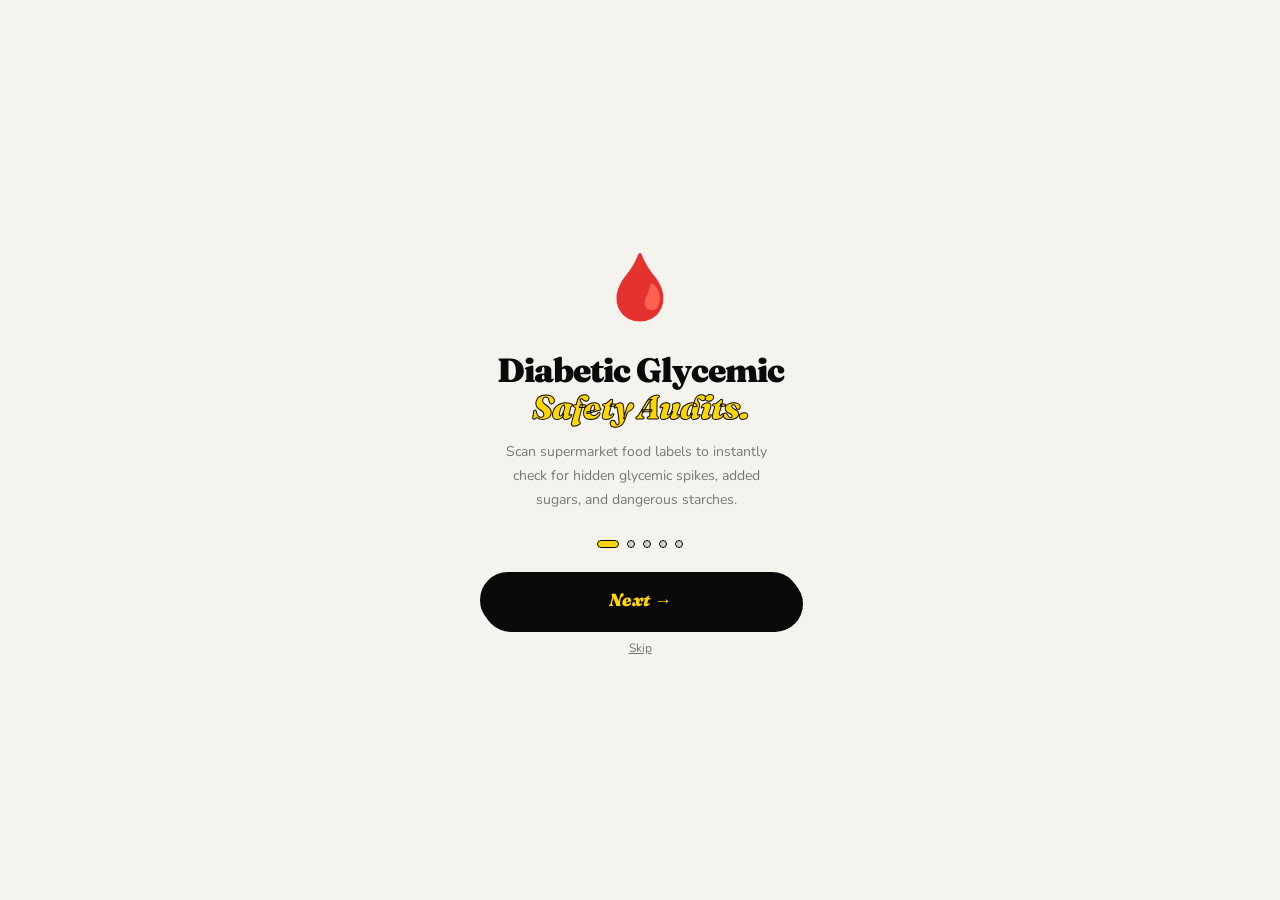
==== commit 6c04bc06: "refactor: Reorganize codebase to elite enterprise AI standards and clean legacy duplicate stubs" ====
--- a/static/index.html
+++ b/static/index.html
@@ -5,6 +5,16 @@
   <meta charset="UTF-8">
   <meta name="viewport" content="width=device-width, initial-scale=1.0, maximum-scale=1.0, user-scalable=no">
   <title>Eatlytic — Food Intelligence</title>
+  <link rel="manifest" href="/static/manifest.json">
+  <script>
+    if ('serviceWorker' in navigator) {
+      window.addEventListener('load', () => {
+        navigator.serviceWorker.register('/static/sw.js')
+          .then((reg) => console.log('Service Worker registered successfully!', reg.scope))
+          .catch((err) => console.error('Service Worker registration failed:', err));
+      });
+    }
+  </script>
   <link rel="preconnect" href="https://fonts.googleapis.com">
   <link
     href="https://fonts.googleapis.com/css2?family=Fraunces:ital,opsz,wght@0,9..144,400;0,9..144,700;0,9..144,900;1,9..144,400;1,9..144,700&family=Nunito:wght@400;600;700;800;900&family=Space+Mono:ital,wght@0,400;0,700;1,400&display=swap"
@@ -3962,6 +3972,57 @@
           </div>
         </div>
       </div>
+
+      <!-- Metabolic Genomics & Biomarkers (NEW - Phase 5) -->
+      <div class="form-section">
+        <div class="form-section-title" style="display:flex;align-items:center;gap:6px">
+          🧬 <span>Metabolic Genomics &amp; Biomarkers</span>
+        </div>
+        <div style="font-size:11px;color:var(--muted);line-height:1.4;margin-bottom:12px">
+          Statelessly integrate DNA SNPs and biomarker ranges. No clinical data is ever stored with personal identifiers.
+        </div>
+        
+        <div class="form-row">
+          <div class="form-group">
+            <label class="form-label" title="TCF7L2 (rs7903146) Variant (Diabetes Risk)">Diabetes Gene (TCF7L2)</label>
+            <select class="form-select" id="pf-snp-diabetes">
+              <option value="CC">CC (Baseline / Normal)</option>
+              <option value="CT">CT (Moderate Diabetes Risk)</option>
+              <option value="TT">TT (High Diabetes Risk - 2.0x GI Penalty)</option>
+            </select>
+          </div>
+        </div>
+        
+        <div class="form-row">
+          <div class="form-group">
+            <label class="form-label" title="AGT (rs5068) Variant (Sodium Sensitivity)">Hypertension Gene (AGT)</label>
+            <select class="form-select" id="pf-snp-hypertension">
+              <option value="AA">AA (Baseline / Normal)</option>
+              <option value="AG">AG (Moderate Sodium Sensitivity)</option>
+              <option value="GG">GG (High Sodium Sensitivity - 1000mg Limit)</option>
+            </select>
+          </div>
+          <div class="form-group">
+            <label class="form-label" title="LCT (rs4988235) Variant (Lactase Persistence)">Lactose Gene (LCT)</label>
+            <select class="form-select" id="pf-snp-lactose">
+              <option value="AA">AA / AG (Lactase Persistent)</option>
+              <option value="GG">GG (Lactose Intolerant - Severe Warning)</option>
+            </select>
+          </div>
+        </div>
+        
+        <div class="form-row">
+          <div class="form-group">
+            <label class="form-label">HbA1c Level (%)</label>
+            <input class="form-input" id="pf-bio-hba1c" placeholder="5.4" type="number" step="0.1" min="3.0" max="20.0">
+          </div>
+          <div class="form-group">
+            <label class="form-label">Fasting Glucose (mg/dL)</label>
+            <input class="form-input" id="pf-bio-glucose" placeholder="90" type="number" min="40" max="500">
+          </div>
+        </div>
+      </div>
+
       <div class="form-section" style="margin-bottom:14px">
         <div class="form-section-title">Goal</div>
         <div class="chip-row" id="goal-row" style="margin-bottom:0">
@@ -4023,11 +4084,62 @@
         <div style="font-size:14px;color:var(--muted);line-height:1.7;max-width:280px">Every scan auto-logs to your
           daily tracker. Search and add foods manually too.</div>
       </div>
+      
+      <!-- Metabolic Genomics & Personalization Wizard (Step 3) -->
+      <div id="ob-step-3" class="ob-step" style="display:none; width:100%; max-width:320px;">
+        <div style="font-size:4rem;margin-bottom:14px">🧬</div>
+        <div
+          style="font-family:'Fraunces',serif;font-weight:900;font-size:1.8rem;letter-spacing:-0.5px;line-height:1.1;margin-bottom:10px">
+          Personalize Your<br><em style="color:var(--mint);-webkit-text-stroke:1px var(--ink)">Health DNA.</em></div>
+        <div style="font-size:12px;color:var(--muted);line-height:1.5;margin-bottom:16px">Select your health conditions. We will automatically map them to genetic SNP presets & biomarker limits.</div>
+        
+        <div class="onboard-conditions-list" style="display:flex; flex-direction:column; gap:8px; width:100%; margin-bottom:16px;">
+          <div class="cond-card" id="ob-cond-diabetic" onclick="toggleOnboardCondition('diabetic')" style="border:2px solid var(--ink); border-radius:12px; padding:10px 12px; display:flex; align-items:center; gap:10px; background:var(--white); cursor:pointer; text-align:left; transition: transform 0.1s, background 0.2s; box-shadow:var(--shadow-sm)">
+            <div style="font-size:1.5rem">🩸</div>
+            <div style="flex:1; min-width:0">
+              <div style="font-weight:800; font-size:13px; color:var(--ink)">Diabetic Care / Risk</div>
+              <div style="font-size:10px; color:var(--muted); text-overflow:ellipsis; overflow:hidden; white-space:nowrap">Presets TCF7L2 risk alleles + HbA1c limits</div>
+            </div>
+            <input type="checkbox" id="ob-chk-diabetic" style="pointer-events:none; accent-color:var(--ink)" onclick="event.stopPropagation()">
+          </div>
+
+          <div class="cond-card" id="ob-cond-hypertension" onclick="toggleOnboardCondition('hypertension')" style="border:2px solid var(--ink); border-radius:12px; padding:10px 12px; display:flex; align-items:center; gap:10px; background:var(--white); cursor:pointer; text-align:left; transition: transform 0.1s, background 0.2s; box-shadow:var(--shadow-sm)">
+            <div style="font-size:1.5rem">🧂</div>
+            <div style="flex:1; min-width:0">
+              <div style="font-weight:800; font-size:13px; color:var(--ink)">Hypertension / Salt Sensitive</div>
+              <div style="font-size:10px; color:var(--muted); text-overflow:ellipsis; overflow:hidden; white-space:nowrap">Presets AGT sodium sensitivity limit</div>
+            </div>
+            <input type="checkbox" id="ob-chk-hypertension" style="pointer-events:none; accent-color:var(--ink)" onclick="event.stopPropagation()">
+          </div>
+
+          <div class="cond-card" id="ob-cond-lactose" onclick="toggleOnboardCondition('lactose')" style="border:2px solid var(--ink); border-radius:12px; padding:10px 12px; display:flex; align-items:center; gap:10px; background:var(--white); cursor:pointer; text-align:left; transition: transform 0.1s, background 0.2s; box-shadow:var(--shadow-sm)">
+            <div style="font-size:1.5rem">🥛</div>
+            <div style="flex:1; min-width:0">
+              <div style="font-weight:800; font-size:13px; color:var(--ink)">Lactose Intolerant</div>
+              <div style="font-size:10px; color:var(--muted); text-overflow:ellipsis; overflow:hidden; white-space:nowrap">Presets LCT GG dairy-allergen warning</div>
+            </div>
+            <input type="checkbox" id="ob-chk-lactose" style="pointer-events:none; accent-color:var(--ink)" onclick="event.stopPropagation()">
+          </div>
+        </div>
+      </div>
+
+      <!-- Success Screen (Step 4) -->
+      <div id="ob-step-4" class="ob-step" style="display:none">
+        <div style="font-size:4.5rem;margin-bottom:20px">🎉</div>
+        <div
+          style="font-family:'Fraunces',serif;font-weight:900;font-size:2rem;letter-spacing:-1px;line-height:1.1;margin-bottom:14px">
+          You're all set!<br><em style="color:var(--pink);-webkit-text-stroke:1px var(--ink)">Profile Synchronized.</em></div>
+        <div style="font-size:14px;color:var(--muted);line-height:1.7;max-width:280px;margin-bottom:12px">Your metabolic genomics control panel has been statelessly synced with your browser. Your scans are now fully personalized.</div>
+        <div style="font-family:'Space Mono',monospace;font-size:10px;background:var(--ink);color:var(--yellow);padding:6px 12px;border-radius:8px;margin-bottom:20px;display:inline-block">X-Device-Key active</div>
+      </div>
+
       <!-- dots -->
       <div style="display:flex;gap:8px;margin:28px 0 24px">
         <div class="ob-dot active" id="ob-dot-0"></div>
         <div class="ob-dot" id="ob-dot-1"></div>
         <div class="ob-dot" id="ob-dot-2"></div>
+        <div class="ob-dot" id="ob-dot-3"></div>
+        <div class="ob-dot" id="ob-dot-4"></div>
       </div>
       <button id="ob-next-btn" onclick="obNext()"
         style="width:100%;max-width:320px;background:var(--ink);color:var(--yellow);border:var(--border);border-radius:var(--r-pill);padding:15px;font-family:'Fraunces',serif;font-weight:900;font-size:1.1rem;font-style:italic;box-shadow:var(--shadow-sticker);cursor:pointer;transition:transform 0.15s,box-shadow 0.1s"
@@ -4121,6 +4233,32 @@
 
 
   <script>
+    /* ── GLOBAL FETCH INTERCEPTOR & DEVICE KEY (NEW - Phase 5) ── */
+    function getLocalDeviceKey() {
+      let key = localStorage.getItem('eatlytic_device_key');
+      if (!key) {
+        key = 'dev_' + Math.random().toString(36).substring(2, 15) + Math.random().toString(36).substring(2, 15);
+        localStorage.setItem('eatlytic_device_key', key);
+      }
+      return key;
+    }
+    (function interceptFetch() {
+      const originalFetch = window.fetch;
+      window.fetch = async function (url, options) {
+        options = options || {};
+        options.headers = options.headers || {};
+        const devKey = getLocalDeviceKey();
+        if (devKey) {
+          if (options.headers instanceof Headers) {
+            options.headers.set('X-Device-Key', devKey);
+          } else {
+            options.headers['X-Device-Key'] = devKey;
+          }
+        }
+        return originalFetch(url, options);
+      };
+    })();
+
     /* ═══════════════════════════════════════
        CONSTANTS & STATE
     ═══════════════════════════════════════ */
@@ -4141,6 +4279,7 @@
       conIngredients: [],
       histFilter: 'today',
       currentIngDetail: null,
+      obStep: 0,
     };
 
     /* ═══════════════════════════════════════
@@ -4936,10 +5075,37 @@
       }
 
       if (d.scan_id) html += `<button class="report-error-btn" style="margin-top:14px" onclick="reportScanError(${d.scan_id})">🚩 Report inaccuracy</button>`;
+
+      // ── ADDITIVE DB INTELLIGENCE SUMMARY BANNER ──────────────────────────
+      const addb = d.additive_db_summary;
+      if (addb && addb.total_additives_found > 0) {
+        const avoidBadge = addb.avoid_count > 0 ? `<span style="background:#FF1744;color:#fff;border-radius:20px;padding:2px 10px;font-size:11px;font-weight:800;margin-right:6px">⛔ ${addb.avoid_count} Avoid</span>` : '';
+        const cautBadge = addb.caution_count > 0 ? `<span style="background:#FF6B00;color:#fff;border-radius:20px;padding:2px 10px;font-size:11px;font-weight:800;margin-right:6px">⚠️ ${addb.caution_count} Caution</span>` : '';
+        const safeBadge = addb.safe_count > 0 ? `<span style="background:#00C896;color:#fff;border-radius:20px;padding:2px 10px;font-size:11px;font-weight:800">✓ ${addb.safe_count} Safe</span>` : '';
+        html += `<div style="margin-top:18px;border:2px solid var(--ink);border-radius:14px;padding:14px 16px;background:var(--cream)">
+          <div style="font-family:'Fraunces',serif;font-weight:900;font-size:13px;letter-spacing:-0.5px;margin-bottom:10px">⚗️ Additive Intelligence <span style="font-family:'Space Mono',monospace;font-size:9px;font-weight:700;background:var(--ink);color:var(--yellow);padding:1px 6px;border-radius:4px">EATLYTIC VERIFIED DB</span></div>
+          <div style="display:flex;flex-wrap:wrap;gap:6px;margin-bottom:10px">${avoidBadge}${cautBadge}${safeBadge}</div>
+          ${addb.red_flags.slice(0,3).map(f => `<div style="border-left:3px solid ${f.safety_tier==='AVOID'?'#FF1744':'#FF6B00'};padding:6px 10px;margin-bottom:6px;border-radius:0 8px 8px 0;background:${f.safety_tier==='AVOID'?'rgba(255,23,68,0.06)':'rgba(255,107,0,0.06)'}">
+            <div style="font-size:12px;font-weight:800;color:var(--ink)">${esc(f.name)}</div>
+            <div style="font-size:10px;color:var(--muted);margin-top:2px">FSSAI: ${esc(f.fssai_status||'—')} · ${esc(f.safety_tier)}</div>
+            <div style="font-size:11px;color:var(--ink);margin-top:3px;line-height:1.5">${esc(f.curiosity_fact||'')}</div>
+          </div>`).join('')}
+          <div style="font-size:10px;color:var(--muted);margin-top:6px">Powered by Eatlytic Proprietary Additive Database · ${addb.total_additives_found} additives matched</div>
+        </div>`;
+      }
+      // ──────────────────────────────────────────────────────────────────────
+
       html += `</div>`; // end rpanel-ingr
 
       // ── Inject HTML
       document.getElementById('reveal-scroll').innerHTML = html;
+
+      // ── Trigger healthy scan confetti blast (Score >= 8)
+      if (score >= 8) {
+        setTimeout(() => {
+          spawnConfetti(window.innerWidth / 2, window.innerHeight / 2);
+        }, 500); // Delays slightly so it bursts just as card animations complete!
+      }
 
       // ── Animate hero ring
       requestAnimationFrame(() => {
@@ -5349,6 +5515,32 @@
       if (p.activity) document.getElementById('pf-activity').value = p.activity;
       if (p.goal) document.querySelectorAll('#goal-row .chip').forEach(c => c.classList.toggle('active', c.dataset.goal === p.goal));
       if (p.tdee) { showTDEE(p.tdee, p.goal); updateProgressRings(p.tdee, p.goal); }
+
+      // Populate genomic and biomarker fields (NEW - Phase 5)
+      if (p.genetic_snps) {
+        if (p.genetic_snps.rs7903146) document.getElementById('pf-snp-diabetes').value = p.genetic_snps.rs7903146;
+        if (p.genetic_snps.rs5068) document.getElementById('pf-snp-hypertension').value = p.genetic_snps.rs5068;
+        if (p.genetic_snps.rs4988235) document.getElementById('pf-snp-lactose').value = p.genetic_snps.rs4988235;
+      }
+      if (p.biomarkers) {
+        if (p.biomarkers.hba1c) document.getElementById('pf-bio-hba1c').value = p.biomarkers.hba1c;
+        if (p.biomarkers.fasting_glucose) document.getElementById('pf-bio-glucose').value = p.biomarkers.fasting_glucose;
+      }
+
+      // Sync latest profile from server statelessly
+      fetch(`${API}/personalized/profile`)
+        .then(res => res.ok ? res.json() : null)
+        .then(data => {
+          if (data && data.genetic_snps) {
+            if (data.genetic_snps.rs7903146) document.getElementById('pf-snp-diabetes').value = data.genetic_snps.rs7903146.toUpperCase();
+            if (data.genetic_snps.rs5068) document.getElementById('pf-snp-hypertension').value = data.genetic_snps.rs5068.toUpperCase();
+            if (data.genetic_snps.rs4988235) document.getElementById('pf-snp-lactose').value = data.genetic_snps.rs4988235.toUpperCase();
+            if (data.biomarkers) {
+              if (data.biomarkers.hba1c) document.getElementById('pf-bio-hba1c').value = data.biomarkers.hba1c;
+              if (data.biomarkers.fasting_glucose) document.getElementById('pf-bio-glucose').value = data.biomarkers.fasting_glucose;
+            }
+          }
+        }).catch(() => {});
     }
     function computeTDEE(p) {
       if (!p.weight || !p.height || !p.age || !p.gender) return null;
@@ -5412,10 +5604,37 @@
       const name = document.getElementById('pf-name').value.trim(), age = parseFloat(document.getElementById('pf-age').value) || 0, weight = parseFloat(document.getElementById('pf-weight').value) || 0, height = parseFloat(document.getElementById('pf-height').value) || 0, gender = document.getElementById('pf-gender').value, activity = document.getElementById('pf-activity').value, goal = document.querySelector('#goal-row .chip.active')?.dataset.goal || 'maintain';
       const p = { name, age, weight, height, gender, activity, goal }, tdee = computeTDEE(p);
       if (tdee) p.tdee = tdee;
+
+      // Extract genomic & biomarker data (NEW - Phase 5)
+      const snps = {
+        rs7903146: document.getElementById('pf-snp-diabetes').value,
+        rs5068: document.getElementById('pf-snp-hypertension').value,
+        rs4988235: document.getElementById('pf-snp-lactose').value
+      };
+      
+      const biomarkers = {};
+      const hba1cVal = parseFloat(document.getElementById('pf-bio-hba1c').value);
+      if (!isNaN(hba1cVal)) biomarkers.hba1c = hba1cVal;
+      const glucoseVal = parseFloat(document.getElementById('pf-bio-glucose').value);
+      if (!isNaN(glucoseVal)) biomarkers.fasting_glucose = glucoseVal;
+
+      p.genetic_snps = snps;
+      p.biomarkers = biomarkers;
+
       localStorage.setItem(PROFILE_KEY, JSON.stringify(p));
       if (name) document.getElementById('profile-name-disp').textContent = name;
       if (tdee) { showTDEE(tdee, goal); updateProgressRings(tdee, goal); }
-      spawnConfetti(window.innerWidth / 2, 200); showToast('✓ Profile saved — target: ' + (tdee || '?') + ' kcal');
+
+      // Statelessly sync genomic profile to backend database
+      fetch(`${API}/personalized/profile`, {
+        method: 'POST',
+        headers: { 'Content-Type': 'application/json' },
+        body: JSON.stringify({ genetic_snps: snps, biomarkers: biomarkers })
+      }).then(res => {
+        if (res.ok) console.log("Genomic profile synced successfully to server.");
+      }).catch(err => console.error("Genomic sync failed:", err));
+
+      spawnConfetti(window.innerWidth / 2, 200); showToast('✓ Profile & Genomics saved!');
     }
 
     /* ═══════════════════════════════════════
@@ -5790,17 +6009,92 @@
     /* ═══════════════════════════════════════
        ONBOARDING
     ═══════════════════════════════════════ */
+    let onboardConditions = { diabetic: false, hypertension: false, lactose: false };
+    
+    function toggleOnboardCondition(cond) {
+      onboardConditions[cond] = !onboardConditions[cond];
+      const card = document.getElementById('ob-cond-' + cond);
+      const chk = document.getElementById('ob-chk-' + cond);
+      if (onboardConditions[cond]) {
+        card.style.background = 'var(--yellow)';
+        card.style.transform = 'scale(1.02)';
+        chk.checked = true;
+      } else {
+        card.style.background = 'var(--white)';
+        card.style.transform = '';
+        chk.checked = false;
+      }
+    }
+
+    function saveOnboardProfile() {
+      // Map conditions to genetic presets
+      const snps = {
+        rs7903146: onboardConditions.diabetic ? 'TT' : 'CC',
+        rs5068: onboardConditions.hypertension ? 'GG' : 'AA',
+        rs4988235: onboardConditions.lactose ? 'GG' : 'AA'
+      };
+      const biomarkers = {};
+      if (onboardConditions.diabetic) {
+        biomarkers.hba1c = 6.2;
+        biomarkers.fasting_glucose = 125;
+      }
+      
+      const p = getProfile();
+      p.genetic_snps = snps;
+      p.biomarkers = biomarkers;
+      if (onboardConditions.diabetic) {
+        p.persona = 'diabetic';
+        state.persona = 'diabetic';
+        // Set the active chip in the main view
+        document.querySelectorAll('#persona-row .chip').forEach(c => {
+          c.classList.toggle('active', c.dataset.persona === 'diabetic');
+        });
+      }
+      localStorage.setItem(PROFILE_KEY, JSON.stringify(p));
+      
+      // Update form values in Profile Screen
+      document.getElementById('pf-snp-diabetes').value = snps.rs7903146;
+      document.getElementById('pf-snp-hypertension').value = snps.rs5068;
+      document.getElementById('pf-snp-lactose').value = snps.rs4988235;
+      if (onboardConditions.diabetic) {
+        document.getElementById('pf-bio-hba1c').value = '6.2';
+        document.getElementById('pf-bio-glucose').value = '125';
+      }
+
+      // Statelessly sync with backend
+      fetch(`${API}/personalized/profile`, {
+        method: 'POST',
+        headers: { 'Content-Type': 'application/json' },
+        body: JSON.stringify({ genetic_snps: snps, biomarkers: biomarkers })
+      }).then(res => {
+        if (res.ok) console.log("Onboard genomic profile synced successfully.");
+      }).catch(err => console.error("Onboard genomic sync failed:", err));
+      
+      spawnConfetti(window.innerWidth / 2, 200);
+      showToast('✓ Health DNA synchronized!');
+    }
+
     function obNext() {
       document.getElementById('ob-step-' + state.obStep).style.display = 'none';
       document.getElementById('ob-dot-' + state.obStep).classList.remove('active');
       state.obStep++;
-      if (state.obStep > 2) {
+      if (state.obStep === 3) {
+        document.getElementById('ob-step-3').style.display = 'block';
+        document.getElementById('ob-dot-3').classList.add('active');
+        document.getElementById('ob-next-btn').textContent = 'Confirm & Sync DNA →';
+      } else if (state.obStep === 4) {
+        saveOnboardProfile();
+        document.getElementById('ob-step-4').style.display = 'block';
+        document.getElementById('ob-dot-4').classList.add('active');
+        document.getElementById('ob-next-btn').textContent = 'Open Portal';
+      } else if (state.obStep > 4) {
         finishOnboard();
         return;
-      }
-      document.getElementById('ob-step-' + state.obStep).style.display = 'block';
-      document.getElementById('ob-dot-' + state.obStep).classList.add('active');
-      if (state.obStep === 2) document.getElementById('ob-next-btn').textContent = 'Get Started →';
+      } else {
+        document.getElementById('ob-step-' + state.obStep).style.display = 'block';
+        document.getElementById('ob-dot-' + state.obStep).classList.add('active');
+        if (state.obStep === 2) document.getElementById('ob-next-btn').textContent = 'Next →';
+      }
     }
 
     function finishOnboard() {
